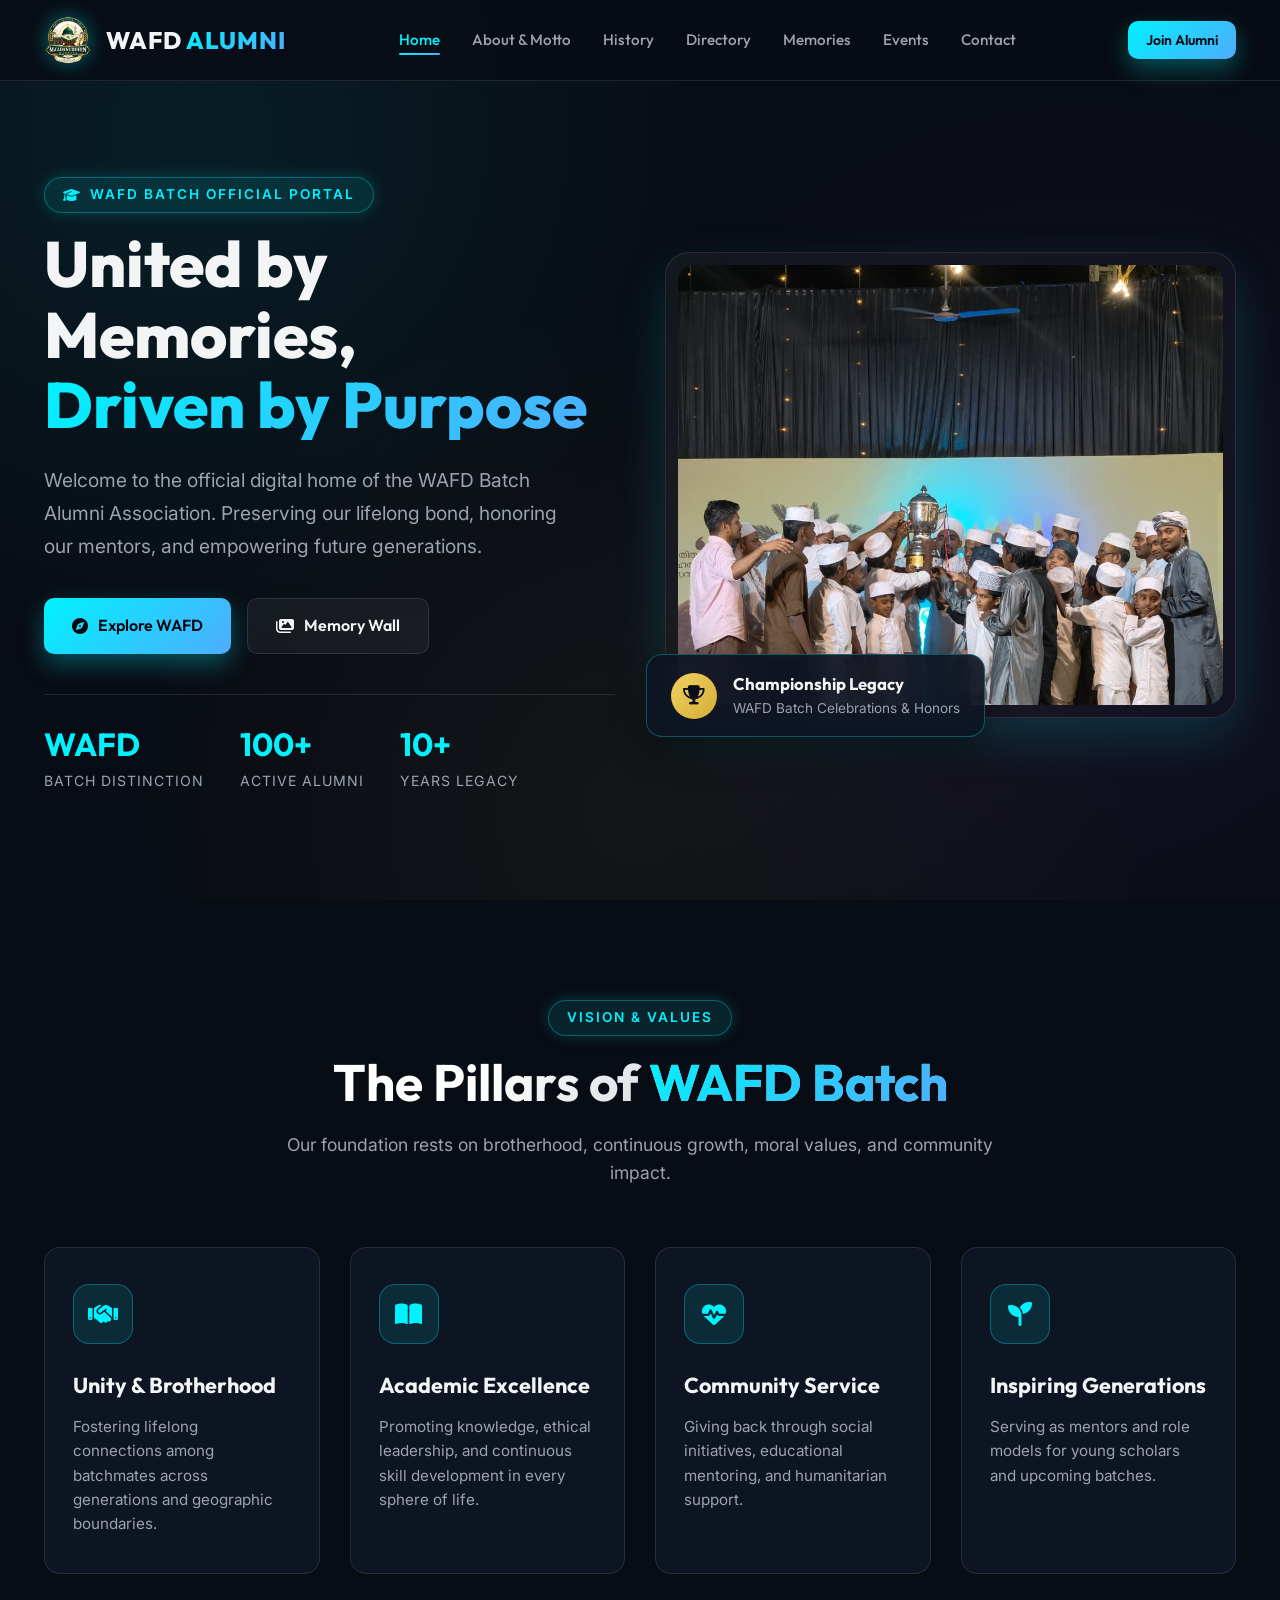
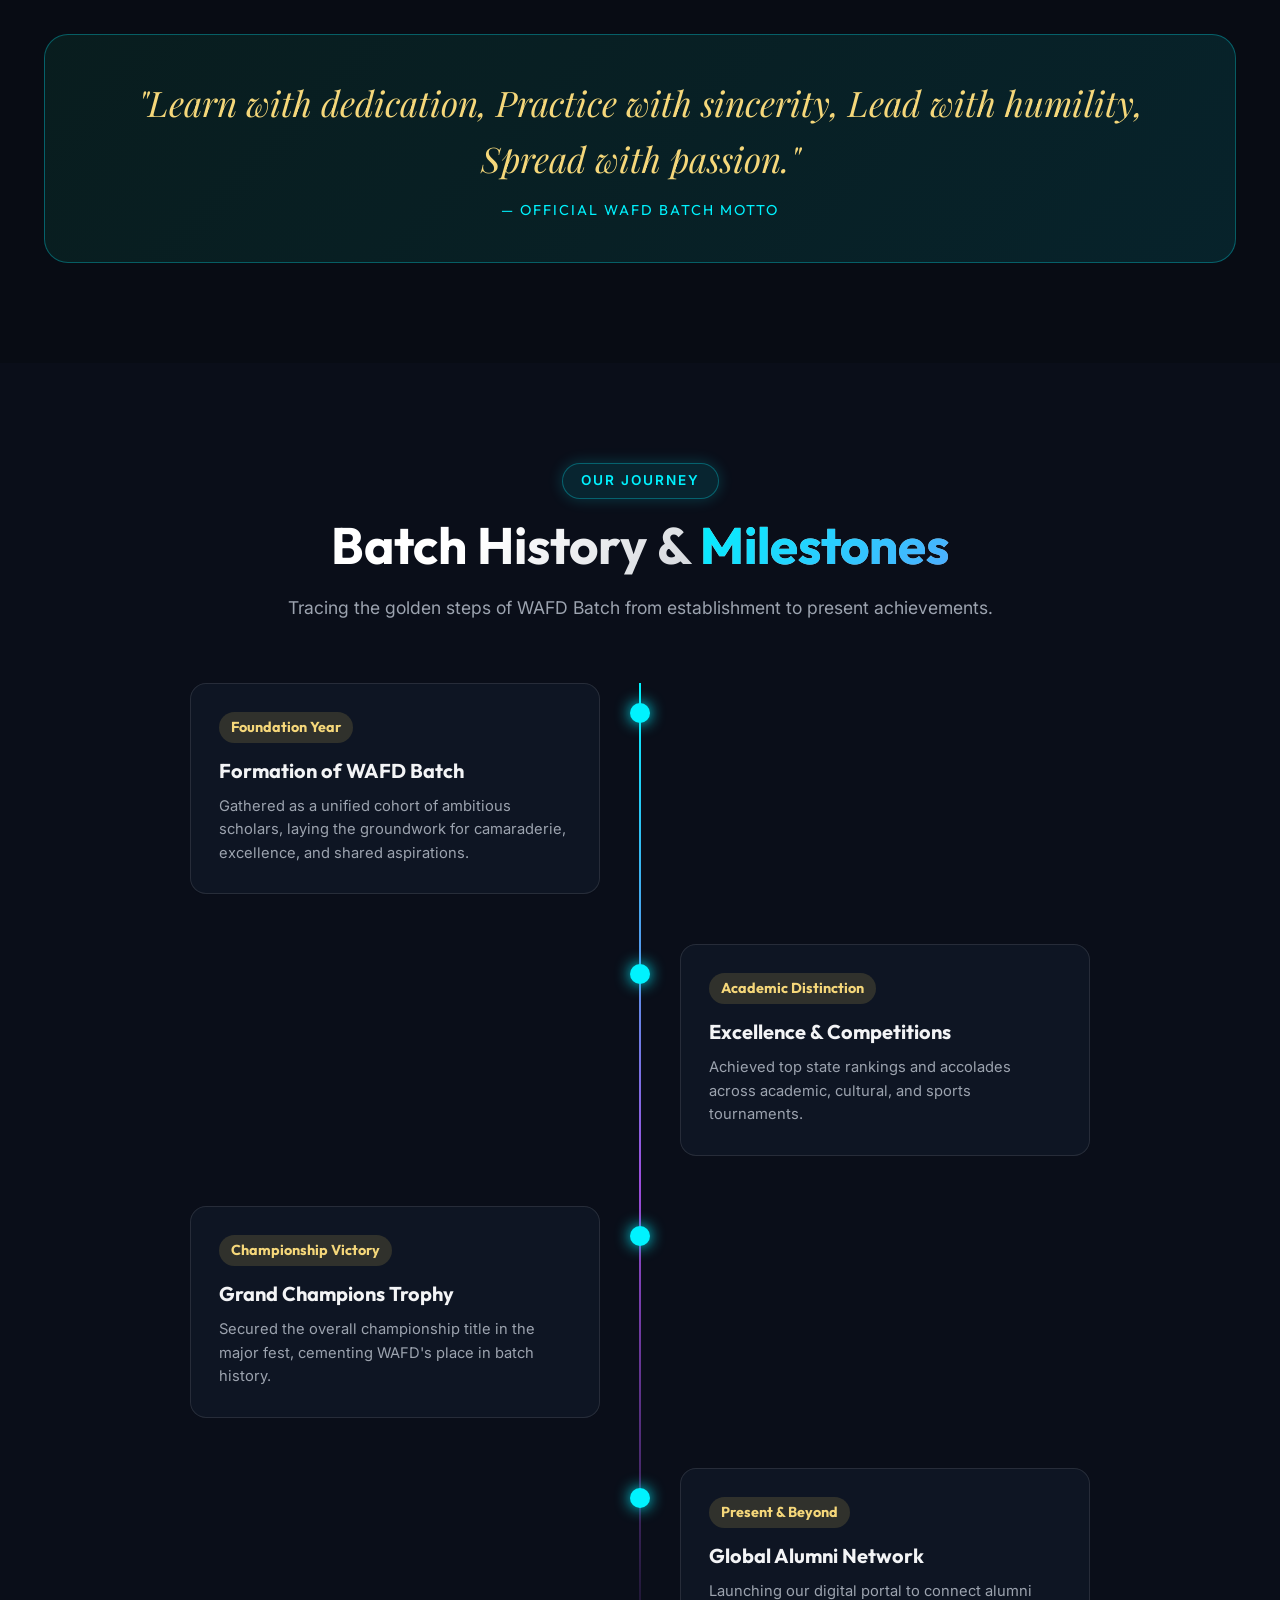
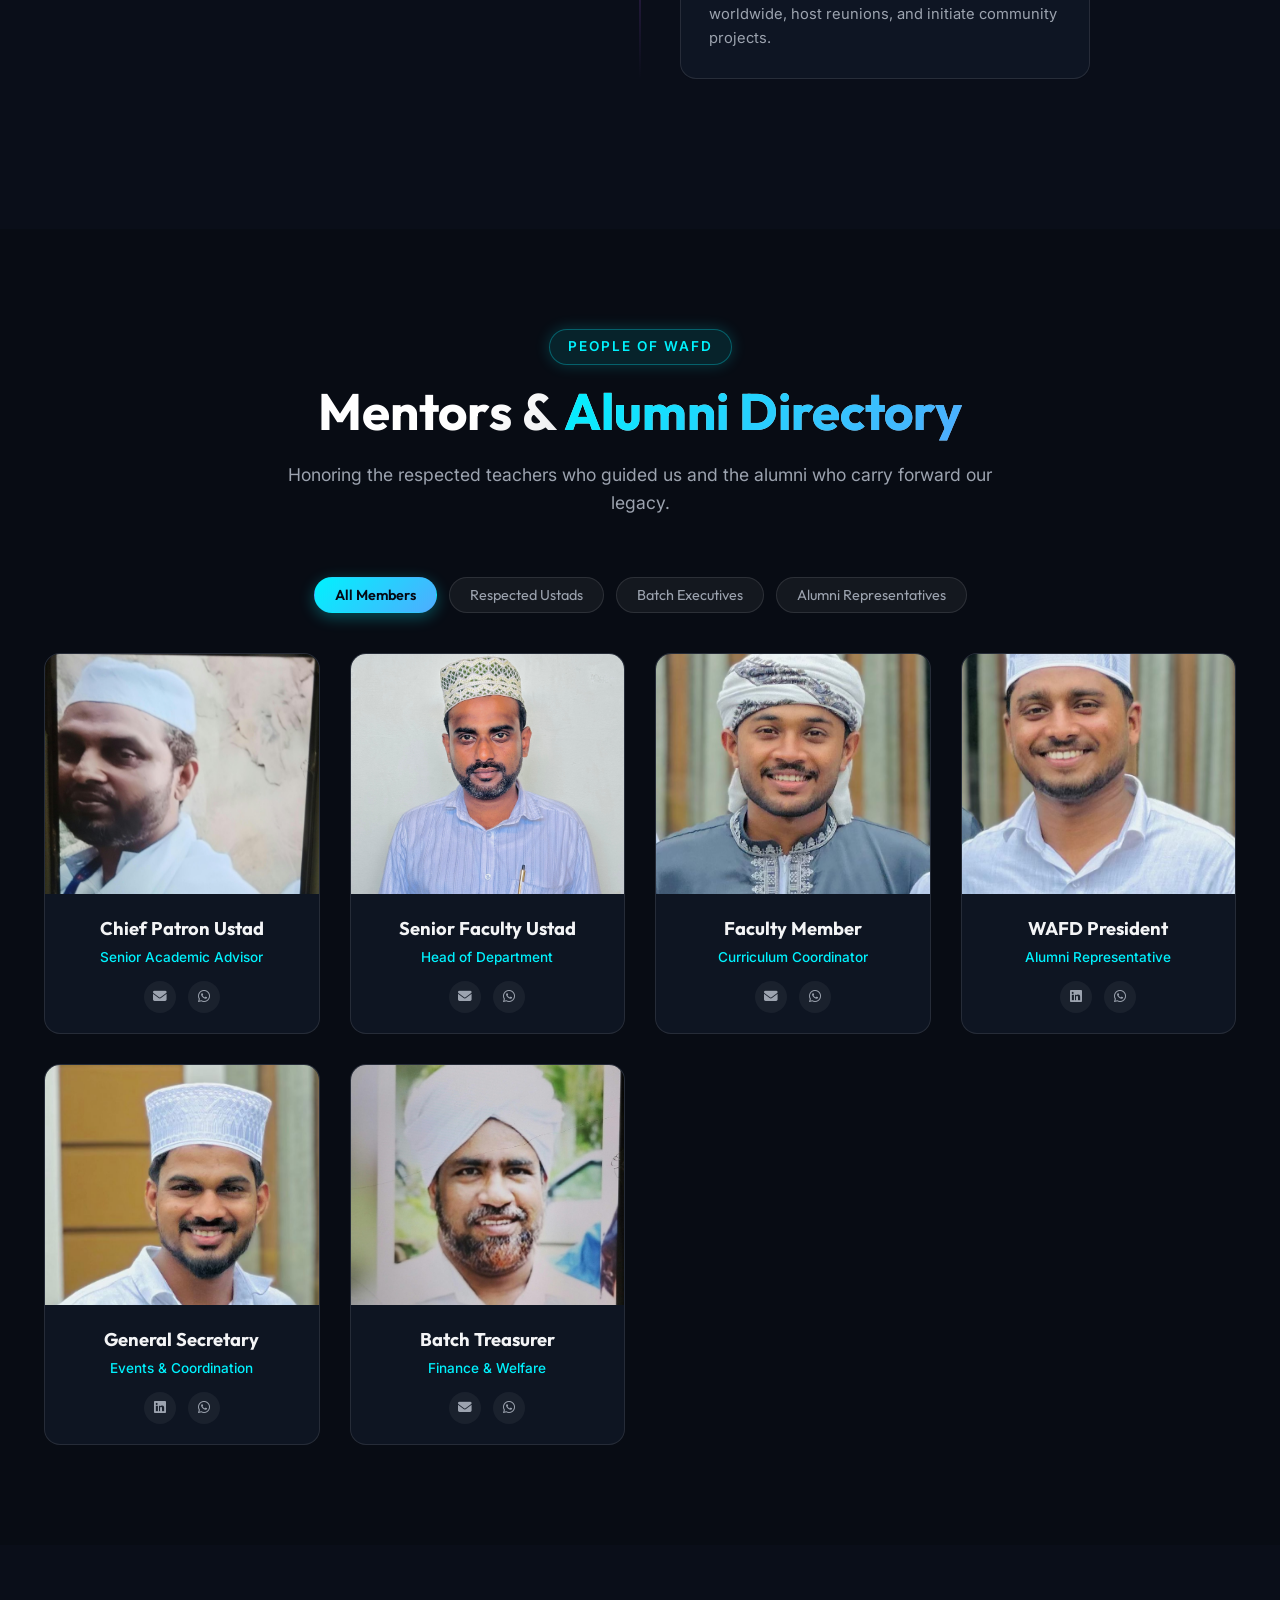
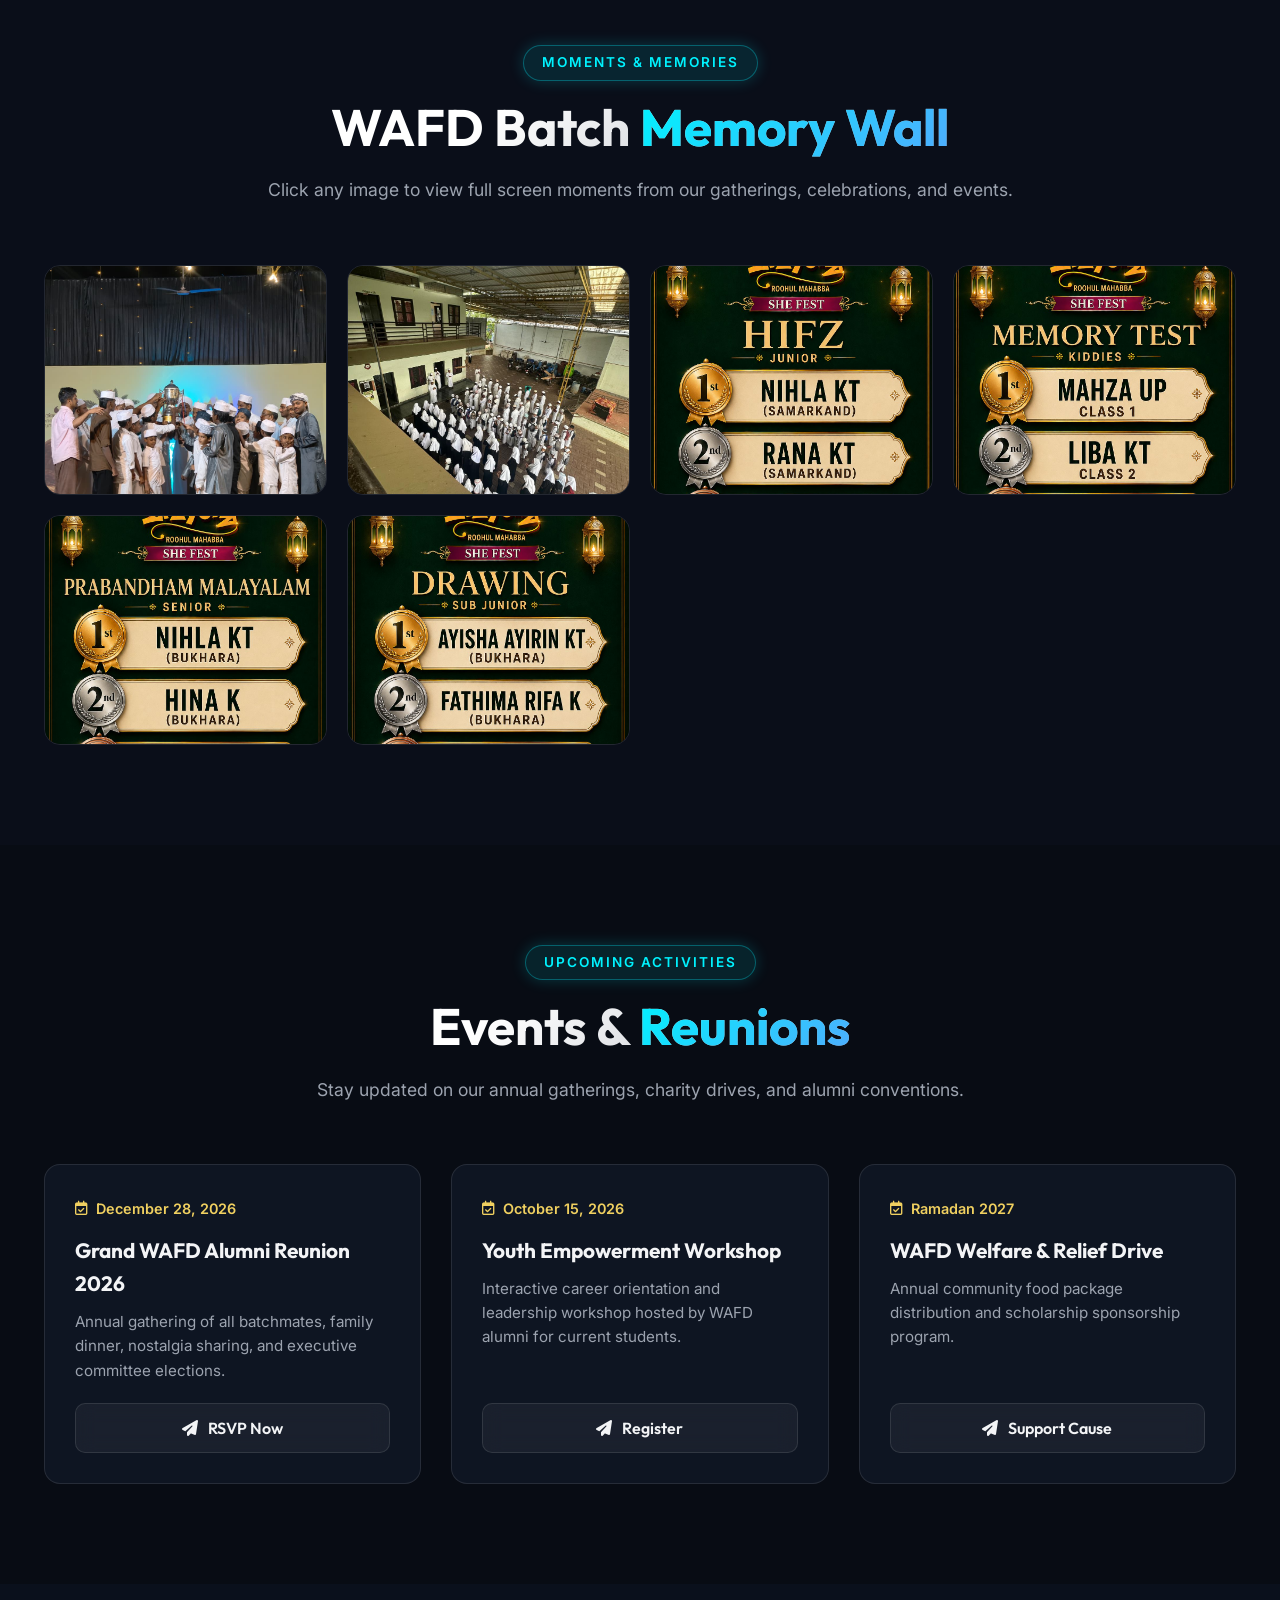
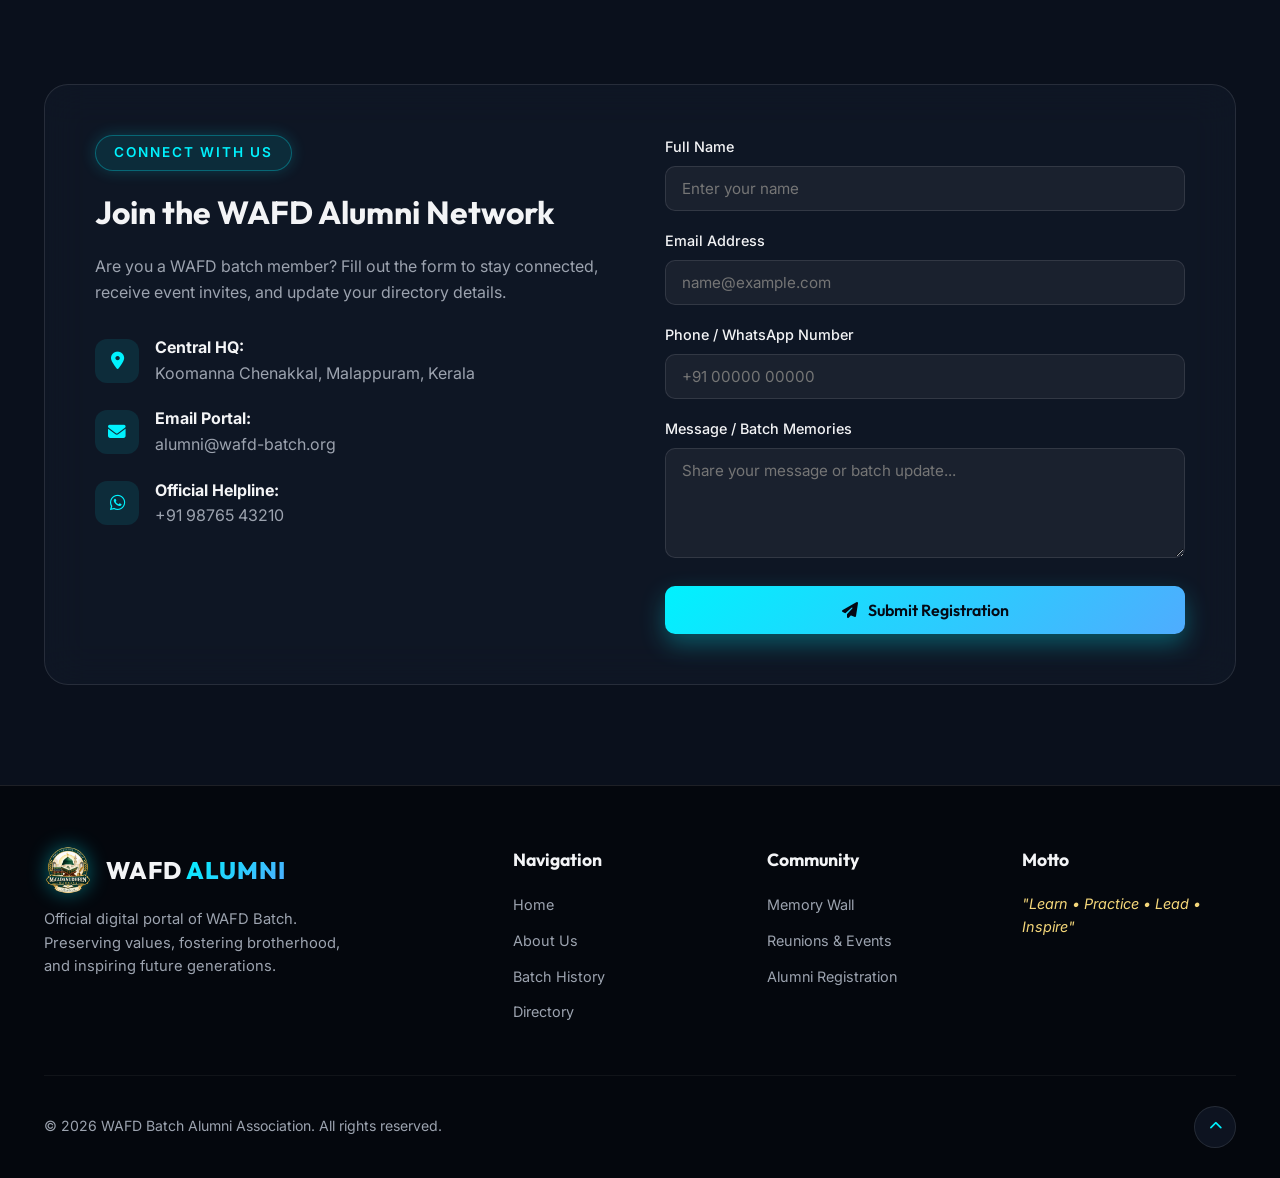
==== wafd/index.html @ 93f24c57 "feat: initialize alumni portal with landing page and image assets" ====
<!DOCTYPE html>
<html lang="en">
<head>
  <meta charset="UTF-8">
  <meta name="viewport" content="width=device-width, initial-scale=1.0">
  <meta name="description" content="WAFD Alumni Association - Official Portal for WAFD Batch. Connecting past, present, and future generations of WAFD members.">
  <title>WAFD Alumni Association | Official Batch Portal</title>

  <!-- Google Fonts -->
  <link rel="preconnect" href="https://fonts.googleapis.com">
  <link rel="preconnect" href="https://fonts.gstatic.com" crossorigin>
  <link href="https://fonts.googleapis.com/css2?family=Outfit:wght@300;400;500;600;700;800&family=Playfair+Display:ital,wght@0,600;0,700;1,400&family=Inter:wght@300;400;500;600;700&display=swap" rel="stylesheet">
  
  <!-- FontAwesome Icons -->
  <link rel="stylesheet" href="https://cdnjs.cloudflare.com/ajax/libs/font-awesome/6.4.0/css/all.min.css">

  <style>
    /* ==========================================================================
       DESIGN SYSTEM & CSS VARIABLES
       ========================================================================== */
    :root {
      --bg-dark: #080c14;
      --bg-card: rgba(17, 24, 39, 0.75);
      --bg-card-hover: rgba(31, 41, 61, 0.85);
      --bg-nav: rgba(8, 12, 20, 0.85);
      
      --accent-cyan: #00f2fe;
      --accent-blue: #4facfe;
      --accent-gold: #f0d060;
      --accent-emerald: #10b981;
      --accent-purple: #9d4edd;
      
      --text-main: #f3f4f6;
      --text-muted: #9ca3af;
      --text-gold: #f5d77a;

      --border-glass: rgba(255, 255, 255, 0.1);
      --border-glow: rgba(0, 242, 254, 0.3);

      --gradient-primary: linear-gradient(135deg, #00f2fe 0%, #4facfe 100%);
      --gradient-gold: linear-gradient(135deg, #f0d060 0%, #d4af37 100%);
      --gradient-dark: linear-gradient(180deg, #0d1322 0%, #080c14 100%);
      --gradient-card: linear-gradient(135deg, rgba(255,255,255,0.05) 0%, rgba(255,255,255,0.01) 100%);

      --font-display: 'Outfit', sans-serif;
      --font-serif: 'Playfair Display', Georgia, serif;
      --font-body: 'Inter', sans-serif;

      --shadow-sm: 0 4px 20px rgba(0,0,0,0.3);
      --shadow-lg: 0 20px 50px rgba(0, 242, 254, 0.15);
      --radius-sm: 10px;
      --radius-md: 16px;
      --radius-lg: 24px;
      --transition: all 0.35s cubic-bezier(0.4, 0, 0.2, 1);
    }

    /* Reset & Base */
    *, *::before, *::after {
      box-sizing: border-box;
      margin: 0;
      padding: 0;
    }

    html {
      scroll-behavior: smooth;
      font-size: 16px;
    }

    body {
      font-family: var(--font-body);
      background-color: var(--bg-dark);
      background-image: 
        radial-gradient(circle at 15% 15%, rgba(0, 242, 254, 0.08) 0%, transparent 40%),
        radial-gradient(circle at 85% 65%, rgba(157, 78, 221, 0.08) 0%, transparent 40%),
        radial-gradient(circle at 50% 90%, rgba(240, 208, 96, 0.05) 0%, transparent 50%);
      background-attachment: fixed;
      color: var(--text-main);
      line-height: 1.6;
      overflow-x: hidden;
    }

    /* Scrollbar */
    ::-webkit-scrollbar { width: 8px; }
    ::-webkit-scrollbar-track { background: var(--bg-dark); }
    ::-webkit-scrollbar-thumb { background: rgba(0, 242, 254, 0.3); border-radius: 4px; }
    ::-webkit-scrollbar-thumb:hover { background: var(--accent-cyan); }

    /* Utility Container */
    .container {
      max-width: 1240px;
      margin: 0 auto;
      padding: 0 24px;
    }

    /* Section Typography */
    .section-header {
      text-align: center;
      max-width: 750px;
      margin: 0 auto 60px auto;
    }

    .badge-tag {
      display: inline-flex;
      align-items: center;
      gap: 8px;
      padding: 6px 18px;
      border-radius: 30px;
      background: rgba(0, 242, 254, 0.1);
      border: 1px solid var(--border-glow);
      color: var(--accent-cyan);
      font-size: 0.85rem;
      font-weight: 600;
      letter-spacing: 2px;
      text-transform: uppercase;
      margin-bottom: 16px;
      box-shadow: 0 0 15px rgba(0, 242, 254, 0.2);
    }

    .section-title {
      font-family: var(--font-display);
      font-size: clamp(2.2rem, 4vw, 3.2rem);
      font-weight: 700;
      line-height: 1.2;
      margin-bottom: 18px;
      background: linear-gradient(135deg, #ffffff 30%, #9ca3af 100%);
      -webkit-background-clip: text;
      -webkit-text-fill-color: transparent;
    }

    .section-title span {
      background: var(--gradient-primary);
      -webkit-background-clip: text;
      -webkit-text-fill-color: transparent;
    }

    .section-desc {
      color: var(--text-muted);
      font-size: 1.1rem;
    }

    /* Buttons */
    .btn {
      display: inline-flex;
      align-items: center;
      justify-content: center;
      gap: 10px;
      padding: 14px 28px;
      border-radius: var(--radius-sm);
      font-family: var(--font-display);
      font-size: 1rem;
      font-weight: 600;
      text-decoration: none;
      cursor: pointer;
      transition: var(--transition);
      border: none;
      outline: none;
    }

    .btn-primary {
      background: var(--gradient-primary);
      color: #040914;
      box-shadow: 0 10px 25px rgba(0, 242, 254, 0.3);
    }

    .btn-primary:hover {
      transform: translateY(-3px);
      box-shadow: 0 15px 35px rgba(0, 242, 254, 0.5);
    }

    .btn-gold {
      background: var(--gradient-gold);
      color: #0b0f19;
      box-shadow: 0 10px 25px rgba(240, 208, 96, 0.3);
    }

    .btn-gold:hover {
      transform: translateY(-3px);
      box-shadow: 0 15px 35px rgba(240, 208, 96, 0.5);
    }

    .btn-outline {
      background: rgba(255, 255, 255, 0.05);
      color: var(--text-main);
      border: 1px solid var(--border-glass);
      backdrop-filter: blur(10px);
    }

    .btn-outline:hover {
      background: rgba(255, 255, 255, 0.15);
      border-color: var(--accent-cyan);
      color: var(--accent-cyan);
      transform: translateY(-3px);
    }

    /* ==========================================================================
       HEADER & NAVBAR
       ========================================================================== */
    .header {
      position: fixed;
      top: 0;
      left: 0;
      width: 100%;
      z-index: 1000;
      background: var(--bg-nav);
      backdrop-filter: blur(16px);
      -webkit-backdrop-filter: blur(16px);
      border-bottom: 1px solid var(--border-glass);
      transition: var(--transition);
    }

    .header.scrolled {
      padding: 10px 0;
      background: rgba(5, 8, 15, 0.95);
      box-shadow: 0 10px 30px rgba(0,0,0,0.5);
    }

    .nav-wrapper {
      display: flex;
      align-items: center;
      justify-content: space-between;
      height: 80px;
    }

    .logo-container {
      display: flex;
      align-items: center;
      gap: 14px;
      text-decoration: none;
    }

    .logo-img {
      width: 48px;
      height: 48px;
      object-fit: contain;
      filter: drop-shadow(0 0 10px rgba(0, 242, 254, 0.4));
      transition: var(--transition);
    }

    .logo-container:hover .logo-img {
      transform: rotate(6deg) scale(1.05);
    }

    .logo-text {
      font-family: var(--font-display);
      font-weight: 800;
      font-size: 1.5rem;
      letter-spacing: 1px;
      color: var(--text-main);
    }

    .logo-text span {
      background: var(--gradient-primary);
      -webkit-background-clip: text;
      -webkit-text-fill-color: transparent;
    }

    .nav-links {
      display: flex;
      align-items: center;
      gap: 32px;
      list-style: none;
    }

    .nav-link {
      color: var(--text-muted);
      text-decoration: none;
      font-family: var(--font-display);
      font-size: 0.95rem;
      font-weight: 500;
      transition: var(--transition);
      position: relative;
    }

    .nav-link::after {
      content: '';
      position: absolute;
      bottom: -6px;
      left: 0;
      width: 0%;
      height: 2px;
      background: var(--gradient-primary);
      border-radius: 2px;
      transition: var(--transition);
    }

    .nav-link:hover, .nav-link.active {
      color: var(--accent-cyan);
    }

    .nav-link:hover::after, .nav-link.active::after {
      width: 100%;
    }

    .nav-actions {
      display: flex;
      align-items: center;
      gap: 16px;
    }

    .mobile-toggle {
      display: none;
      background: none;
      border: none;
      color: var(--text-main);
      font-size: 1.5rem;
      cursor: pointer;
    }

    /* ==========================================================================
       HERO SECTION
       ========================================================================== */
    .hero {
      position: relative;
      padding-top: 170px;
      padding-bottom: 100px;
      min-height: 100vh;
      display: flex;
      align-items: center;
      overflow: hidden;
    }

    .hero-grid {
      display: grid;
      grid-template-columns: 1fr 1fr;
      gap: 50px;
      align-items: center;
    }

    .hero-content {
      z-index: 2;
    }

    .hero-title {
      font-family: var(--font-display);
      font-size: clamp(2.8rem, 5vw, 4.2rem);
      font-weight: 800;
      line-height: 1.1;
      margin-bottom: 24px;
    }

    .hero-title .gradient-text {
      background: var(--gradient-primary);
      -webkit-background-clip: text;
      -webkit-text-fill-color: transparent;
      display: block;
    }

    .hero-subtitle {
      font-size: 1.2rem;
      color: var(--text-muted);
      margin-bottom: 36px;
      max-width: 540px;
      line-height: 1.7;
    }

    .hero-buttons {
      display: flex;
      flex-wrap: wrap;
      gap: 16px;
      margin-bottom: 40px;
    }

    .hero-stats {
      display: flex;
      gap: 36px;
      padding-top: 24px;
      border-top: 1px solid var(--border-glass);
    }

    .stat-item h3 {
      font-family: var(--font-display);
      font-size: 2rem;
      font-weight: 700;
      color: var(--accent-cyan);
    }

    .stat-item p {
      font-size: 0.88rem;
      color: var(--text-muted);
      text-transform: uppercase;
      letter-spacing: 1px;
    }

    /* Hero Media Visual */
    .hero-media {
      position: relative;
      z-index: 2;
    }

    .hero-card-glow {
      position: relative;
      border-radius: var(--radius-lg);
      padding: 12px;
      background: var(--gradient-card);
      border: 1px solid var(--border-glass);
      backdrop-filter: blur(20px);
      box-shadow: var(--shadow-lg);
    }

    .hero-img {
      width: 100%;
      height: 440px;
      object-fit: cover;
      border-radius: var(--radius-md);
      display: block;
    }

    .floating-badge {
      position: absolute;
      bottom: -20px;
      left: -20px;
      background: rgba(13, 19, 34, 0.9);
      border: 1px solid var(--border-glow);
      backdrop-filter: blur(16px);
      padding: 16px 24px;
      border-radius: var(--radius-md);
      display: flex;
      align-items: center;
      gap: 16px;
      box-shadow: 0 15px 35px rgba(0,0,0,0.4);
    }

    .floating-badge-icon {
      width: 46px;
      height: 46px;
      border-radius: 50%;
      background: var(--gradient-gold);
      display: flex;
      align-items: center;
      justify-content: center;
      color: #0a0e1a;
      font-size: 1.2rem;
    }

    .floating-badge-text h4 {
      font-family: var(--font-display);
      font-size: 1.05rem;
      color: var(--text-main);
    }

    .floating-badge-text p {
      font-size: 0.85rem;
      color: var(--text-muted);
    }

    /* ==========================================================================
       ABOUT & MOTTO SECTION
       ========================================================================== */
    .section-about {
      padding: 100px 0;
      position: relative;
    }

    .about-grid {
      display: grid;
      grid-template-columns: repeat(auto-fit, minmax(260px, 1fr));
      gap: 30px;
    }

    .about-card {
      background: var(--bg-card);
      border: 1px solid var(--border-glass);
      border-radius: var(--radius-md);
      padding: 36px 28px;
      transition: var(--transition);
      position: relative;
      overflow: hidden;
    }

    .about-card::before {
      content: '';
      position: absolute;
      top: 0;
      left: 0;
      width: 100%;
      height: 3px;
      background: var(--gradient-primary);
      opacity: 0;
      transition: var(--transition);
    }

    .about-card:hover {
      transform: translateY(-8px);
      background: var(--bg-card-hover);
      border-color: var(--border-glow);
      box-shadow: 0 20px 40px rgba(0,0,0,0.4);
    }

    .about-card:hover::before {
      opacity: 1;
    }

    .about-icon {
      width: 60px;
      height: 60px;
      border-radius: 16px;
      background: rgba(0, 242, 254, 0.1);
      border: 1px solid var(--border-glow);
      display: flex;
      align-items: center;
      justify-content: center;
      font-size: 1.5rem;
      color: var(--accent-cyan);
      margin-bottom: 24px;
    }

    .about-card h3 {
      font-family: var(--font-display);
      font-size: 1.35rem;
      margin-bottom: 12px;
      color: var(--text-main);
    }

    .about-card p {
      color: var(--text-muted);
      font-size: 0.95rem;
      line-height: 1.6;
    }

    /* Motto Banner */
    .motto-banner {
      margin-top: 60px;
      background: linear-gradient(135deg, rgba(16, 185, 129, 0.1) 0%, rgba(0, 242, 254, 0.1) 100%);
      border: 1px solid var(--border-glow);
      border-radius: var(--radius-lg);
      padding: 40px;
      text-align: center;
      position: relative;
    }

    .motto-text {
      font-family: var(--font-serif);
      font-size: clamp(1.4rem, 3vw, 2.2rem);
      font-style: italic;
      color: var(--text-gold);
      margin-bottom: 12px;
    }

    .motto-author {
      font-family: var(--font-display);
      text-transform: uppercase;
      letter-spacing: 2px;
      font-size: 0.9rem;
      color: var(--accent-cyan);
    }

    /* ==========================================================================
       HISTORY & TIMELINE SECTION
       ========================================================================== */
    .section-history {
      padding: 100px 0;
      background: rgba(13, 19, 34, 0.4);
    }

    .timeline {
      position: relative;
      max-width: 900px;
      margin: 0 auto;
    }

    .timeline::before {
      content: '';
      position: absolute;
      top: 0;
      bottom: 0;
      left: 50%;
      width: 2px;
      background: linear-gradient(180deg, var(--accent-cyan), var(--accent-purple), transparent);
      transform: translateX(-50%);
    }

    .timeline-item {
      position: relative;
      margin-bottom: 50px;
      width: 50%;
      padding-right: 40px;
    }

    .timeline-item:nth-child(even) {
      left: 50%;
      padding-right: 0;
      padding-left: 40px;
    }

    .timeline-dot {
      position: absolute;
      top: 20px;
      right: -10px;
      width: 20px;
      height: 20px;
      border-radius: 50%;
      background: var(--accent-cyan);
      box-shadow: 0 0 15px var(--accent-cyan);
    }

    .timeline-item:nth-child(even) .timeline-dot {
      right: auto;
      left: -10px;
    }

    .timeline-content {
      background: var(--bg-card);
      border: 1px solid var(--border-glass);
      border-radius: var(--radius-md);
      padding: 28px;
      backdrop-filter: blur(10px);
      transition: var(--transition);
    }

    .timeline-content:hover {
      border-color: var(--border-glow);
      transform: scale(1.02);
    }

    .timeline-year {
      display: inline-block;
      padding: 4px 12px;
      border-radius: 20px;
      background: rgba(240, 208, 96, 0.15);
      color: var(--text-gold);
      font-family: var(--font-display);
      font-weight: 700;
      font-size: 0.9rem;
      margin-bottom: 12px;
    }

    .timeline-content h3 {
      font-family: var(--font-display);
      font-size: 1.25rem;
      margin-bottom: 8px;
    }

    .timeline-content p {
      color: var(--text-muted);
      font-size: 0.92rem;
    }

    /* ==========================================================================
       DIRECTORY & MENTORS
       ========================================================================== */
    .section-directory {
      padding: 100px 0;
    }

    .filter-bar {
      display: flex;
      justify-content: center;
      gap: 12px;
      margin-bottom: 40px;
      flex-wrap: wrap;
    }

    .filter-btn {
      padding: 8px 20px;
      border-radius: 30px;
      background: rgba(255,255,255,0.05);
      border: 1px solid var(--border-glass);
      color: var(--text-muted);
      font-family: var(--font-display);
      font-size: 0.9rem;
      cursor: pointer;
      transition: var(--transition);
    }

    .filter-btn:hover, .filter-btn.active {
      background: var(--gradient-primary);
      color: #040914;
      font-weight: 600;
      border-color: transparent;
      box-shadow: 0 4px 15px rgba(0, 242, 254, 0.3);
    }

    .members-grid {
      display: grid;
      grid-template-columns: repeat(auto-fill, minmax(250px, 1fr));
      gap: 30px;
    }

    .member-card {
      background: var(--bg-card);
      border: 1px solid var(--border-glass);
      border-radius: var(--radius-md);
      overflow: hidden;
      transition: var(--transition);
      text-align: center;
    }

    .member-card:hover {
      transform: translateY(-8px);
      border-color: var(--border-glow);
      box-shadow: 0 15px 35px rgba(0,0,0,0.4);
    }

    .member-img-wrap {
      width: 100%;
      height: 240px;
      overflow: hidden;
      position: relative;
    }

    .member-img {
      width: 100%;
      height: 100%;
      object-fit: cover;
      transition: var(--transition);
    }

    .member-card:hover .member-img {
      transform: scale(1.08);
    }

    .member-info {
      padding: 20px 16px;
    }

    .member-info h4 {
      font-family: var(--font-display);
      font-size: 1.15rem;
      color: var(--text-main);
      margin-bottom: 4px;
    }

    .member-role {
      font-size: 0.85rem;
      color: var(--accent-cyan);
      font-weight: 500;
      margin-bottom: 12px;
    }

    .member-socials {
      display: flex;
      justify-content: center;
      gap: 12px;
    }

    .social-icon {
      width: 32px;
      height: 32px;
      border-radius: 50%;
      background: rgba(255,255,255,0.05);
      color: var(--text-muted);
      display: flex;
      align-items: center;
      justify-content: center;
      text-decoration: none;
      font-size: 0.85rem;
      transition: var(--transition);
    }

    .social-icon:hover {
      background: var(--accent-cyan);
      color: #040914;
    }

    /* ==========================================================================
       MEMORY GALLERY & LIGHTBOX
       ========================================================================== */
    .section-gallery {
      padding: 100px 0;
      background: rgba(13, 19, 34, 0.4);
    }

    .gallery-grid {
      display: grid;
      grid-template-columns: repeat(auto-fill, minmax(280px, 1fr));
      gap: 20px;
    }

    .gallery-item {
      position: relative;
      border-radius: var(--radius-md);
      overflow: hidden;
      height: 230px;
      cursor: pointer;
      border: 1px solid var(--border-glass);
    }

    .gallery-item img {
      width: 100%;
      height: 100%;
      object-fit: cover;
      transition: var(--transition);
    }

    .gallery-overlay {
      position: absolute;
      inset: 0;
      background: linear-gradient(180deg, transparent 40%, rgba(0,0,0,0.85) 100%);
      display: flex;
      flex-direction: column;
      justify-content: flex-end;
      padding: 20px;
      opacity: 0;
      transition: var(--transition);
    }

    .gallery-item:hover img {
      transform: scale(1.1);
    }

    .gallery-item:hover .gallery-overlay {
      opacity: 1;
    }

    .gallery-overlay h5 {
      font-family: var(--font-display);
      font-size: 1.05rem;
      color: var(--text-main);
    }

    .gallery-overlay p {
      font-size: 0.8rem;
      color: var(--accent-cyan);
    }

    /* Lightbox Modal */
    .lightbox-modal {
      position: fixed;
      inset: 0;
      z-index: 2000;
      background: rgba(4, 7, 13, 0.95);
      backdrop-filter: blur(20px);
      display: none;
      align-items: center;
      justify-content: center;
      padding: 30px;
    }

    .lightbox-modal.active {
      display: flex;
    }

    .lightbox-content {
      max-width: 900px;
      max-height: 85vh;
      position: relative;
    }

    .lightbox-content img {
      width: 100%;
      max-height: 75vh;
      object-fit: contain;
      border-radius: var(--radius-md);
      box-shadow: 0 25px 60px rgba(0,0,0,0.8);
    }

    .lightbox-caption {
      text-align: center;
      margin-top: 16px;
      font-family: var(--font-display);
      font-size: 1.1rem;
      color: var(--text-main);
    }

    .lightbox-close {
      position: absolute;
      top: 20px;
      right: 25px;
      color: white;
      font-size: 2rem;
      cursor: pointer;
      background: none;
      border: none;
    }

    /* ==========================================================================
       EVENTS SECTION
       ========================================================================== */
    .section-events {
      padding: 100px 0;
    }

    .events-grid {
      display: grid;
      grid-template-columns: repeat(auto-fit, minmax(320px, 1fr));
      gap: 30px;
    }

    .event-card {
      background: var(--bg-card);
      border: 1px solid var(--border-glass);
      border-radius: var(--radius-md);
      padding: 30px;
      transition: var(--transition);
      display: flex;
      flex-direction: column;
      justify-content: space-between;
    }

    .event-card:hover {
      border-color: var(--border-glow);
      transform: translateY(-6px);
      box-shadow: 0 15px 35px rgba(0,0,0,0.4);
    }

    .event-date {
      display: inline-flex;
      align-items: center;
      gap: 8px;
      color: var(--accent-gold);
      font-size: 0.9rem;
      font-weight: 600;
      margin-bottom: 14px;
    }

    .event-card h3 {
      font-family: var(--font-display);
      font-size: 1.3rem;
      margin-bottom: 10px;
    }

    .event-card p {
      color: var(--text-muted);
      font-size: 0.95rem;
      margin-bottom: 20px;
    }

    /* ==========================================================================
       CONTACT & REGISTRATION PORTAL
       ========================================================================== */
    .section-contact {
      padding: 100px 0;
      background: rgba(13, 19, 34, 0.6);
    }

    .contact-wrapper {
      display: grid;
      grid-template-columns: 1fr 1fr;
      gap: 50px;
      background: var(--bg-card);
      border: 1px solid var(--border-glass);
      border-radius: var(--radius-lg);
      padding: 50px;
      backdrop-filter: blur(20px);
    }

    .contact-info h3 {
      font-family: var(--font-display);
      font-size: 2rem;
      margin-bottom: 16px;
    }

    .contact-info p {
      color: var(--text-muted);
      margin-bottom: 30px;
    }

    .contact-details {
      display: flex;
      flex-direction: column;
      gap: 20px;
    }

    .contact-detail-item {
      display: flex;
      align-items: center;
      gap: 16px;
    }

    .contact-icon {
      width: 44px;
      height: 44px;
      border-radius: 12px;
      background: rgba(0, 242, 254, 0.1);
      color: var(--accent-cyan);
      display: flex;
      align-items: center;
      justify-content: center;
      font-size: 1.1rem;
    }

    .contact-form {
      display: flex;
      flex-direction: column;
      gap: 18px;
    }

    .form-group {
      display: flex;
      flex-direction: column;
      gap: 8px;
    }

    .form-group label {
      font-size: 0.9rem;
      font-weight: 500;
      color: var(--text-main);
    }

    .form-control {
      background: rgba(255, 255, 255, 0.05);
      border: 1px solid var(--border-glass);
      border-radius: var(--radius-sm);
      padding: 12px 16px;
      color: var(--text-main);
      font-family: var(--font-body);
      font-size: 0.95rem;
      outline: none;
      transition: var(--transition);
    }

    .form-control:focus {
      border-color: var(--accent-cyan);
      box-shadow: 0 0 15px rgba(0, 242, 254, 0.2);
    }

    textarea.form-control {
      resize: vertical;
      min-height: 110px;
    }

    /* Toast Alert */
    .toast-alert {
      position: fixed;
      bottom: 30px;
      right: 30px;
      background: var(--gradient-primary);
      color: #040914;
      padding: 16px 28px;
      border-radius: var(--radius-sm);
      font-family: var(--font-display);
      font-weight: 600;
      box-shadow: 0 10px 30px rgba(0,0,0,0.5);
      display: none;
      z-index: 3000;
      animation: slideUp 0.4s ease;
    }

    @keyframes slideUp {
      from { transform: translateY(50px); opacity: 0; }
      to { transform: translateY(0); opacity: 1; }
    }

    /* ==========================================================================
       FOOTER
       ========================================================================== */
    .footer {
      padding: 60px 0 30px 0;
      border-top: 1px solid var(--border-glass);
      background: #04070d;
    }

    .footer-grid {
      display: grid;
      grid-template-columns: 2fr 1fr 1fr 1fr;
      gap: 40px;
      margin-bottom: 50px;
    }

    .footer-brand p {
      color: var(--text-muted);
      font-size: 0.92rem;
      margin-top: 14px;
      max-width: 320px;
    }

    .footer-col h4 {
      font-family: var(--font-display);
      font-size: 1.1rem;
      margin-bottom: 18px;
      color: var(--text-main);
    }

    .footer-links {
      list-style: none;
      display: flex;
      flex-direction: column;
      gap: 10px;
    }

    .footer-links a {
      color: var(--text-muted);
      text-decoration: none;
      font-size: 0.9rem;
      transition: var(--transition);
    }

    .footer-links a:hover {
      color: var(--accent-cyan);
    }

    .footer-bottom {
      display: flex;
      justify-content: space-between;
      align-items: center;
      padding-top: 30px;
      border-top: 1px solid rgba(255,255,255,0.05);
      color: var(--text-muted);
      font-size: 0.88rem;
    }

    .back-to-top {
      width: 42px;
      height: 42px;
      border-radius: 50%;
      background: var(--bg-card);
      border: 1px solid var(--border-glass);
      color: var(--accent-cyan);
      display: flex;
      align-items: center;
      justify-content: center;
      cursor: pointer;
      transition: var(--transition);
    }

    .back-to-top:hover {
      background: var(--accent-cyan);
      color: #040914;
      transform: translateY(-4px);
    }

    /* ==========================================================================
       RESPONSIVE DESIGN
       ========================================================================== */
    @media (max-width: 992px) {
      .hero-grid, .contact-wrapper, .footer-grid {
        grid-template-columns: 1fr;
      }

      .timeline::before {
        left: 20px;
      }

      .timeline-item, .timeline-item:nth-child(even) {
        width: 100%;
        padding-left: 50px;
        padding-right: 0;
      }

      .timeline-dot, .timeline-item:nth-child(even) .timeline-dot {
        left: 10px;
        right: auto;
      }
    }

    @media (max-width: 768px) {
      .nav-links {
        position: fixed;
        top: 80px;
        left: 0;
        width: 100%;
        background: rgba(8, 12, 20, 0.98);
        backdrop-filter: blur(20px);
        flex-direction: column;
        padding: 30px;
        gap: 20px;
        display: none;
        border-bottom: 1px solid var(--border-glass);
      }

      .nav-links.active {
        display: flex;
      }

      .mobile-toggle {
        display: block;
      }

      .hero-title {
        font-size: 2.5rem;
      }

      .footer-bottom {
        flex-direction: column;
        gap: 16px;
        text-align: center;
      }
    }
  </style>
</head>
<body>

  <!-- ==========================================================================
       HEADER & NAVIGATION
       ========================================================================== -->
  <header class="header" id="header">
    <div class="container">
      <div class="nav-wrapper">
        <a href="#home" class="logo-container">
          <img src="logo.png" alt="WAFD Logo" class="logo-img">
          <div class="logo-text">WAFD <span>ALUMNI</span></div>
        </a>

        <ul class="nav-links" id="navLinks">
          <li><a href="#home" class="nav-link active">Home</a></li>
          <li><a href="#about" class="nav-link">About & Motto</a></li>
          <li><a href="#history" class="nav-link">History</a></li>
          <li><a href="#directory" class="nav-link">Directory</a></li>
          <li><a href="#gallery" class="nav-link">Memories</a></li>
          <li><a href="#events" class="nav-link">Events</a></li>
          <li><a href="#contact" class="nav-link">Contact</a></li>
        </ul>

        <div class="nav-actions">
          <a href="#contact" class="btn btn-primary" style="padding: 8px 18px; font-size: 0.88rem;">Join Alumni</a>
          <button class="mobile-toggle" id="mobileToggle" aria-label="Toggle Navigation">
            <i class="fa-solid fa-bars"></i>
          </button>
        </div>
      </div>
    </div>
  </header>

  <!-- ==========================================================================
       HERO SECTION
       ========================================================================== -->
  <section class="hero" id="home">
    <div class="container">
      <div class="hero-grid">
        <div class="hero-content">
          <div class="badge-tag">
            <i class="fa-solid fa-graduation-cap"></i> WAFD Batch Official Portal
          </div>
          <h1 class="hero-title">
            United by Memories, 
            <span class="gradient-text">Driven by Purpose</span>
          </h1>
          <p class="hero-subtitle">
            Welcome to the official digital home of the WAFD Batch Alumni Association. Preserving our lifelong bond, honoring our mentors, and empowering future generations.
          </p>

          <div class="hero-buttons">
            <a href="#about" class="btn btn-primary">
              <i class="fa-solid fa-compass"></i> Explore WAFD
            </a>
            <a href="#gallery" class="btn btn-outline">
              <i class="fa-solid fa-images"></i> Memory Wall
            </a>
          </div>

          <div class="hero-stats">
            <div class="stat-item">
              <h3>WAFD</h3>
              <p>Batch Distinction</p>
            </div>
            <div class="stat-item">
              <h3>100+</h3>
              <p>Active Alumni</p>
            </div>
            <div class="stat-item">
              <h3>10+</h3>
              <p>Years Legacy</p>
            </div>
          </div>
        </div>

        <div class="hero-media">
          <div class="hero-card-glow">
            <img src="champions.jpg" alt="WAFD Batch Champions" class="hero-img">
            <div class="floating-badge">
              <div class="floating-badge-icon">
                <i class="fa-solid fa-trophy"></i>
              </div>
              <div class="floating-badge-text">
                <h4>Championship Legacy</h4>
                <p>WAFD Batch Celebrations & Honors</p>
              </div>
            </div>
          </div>
        </div>
      </div>
    </div>
  </section>

  <!-- ==========================================================================
       ABOUT & MOTTO SECTION
       ========================================================================== -->
  <section class="section-about" id="about">
    <div class="container">
      <div class="section-header">
        <div class="badge-tag">Vision & Values</div>
        <h2 class="section-title">The Pillars of <span>WAFD Batch</span></h2>
        <p class="section-desc">Our foundation rests on brotherhood, continuous growth, moral values, and community impact.</p>
      </div>

      <div class="about-grid">
        <div class="about-card">
          <div class="about-icon">
            <i class="fa-solid fa-handshake"></i>
          </div>
          <h3>Unity & Brotherhood</h3>
          <p>Fostering lifelong connections among batchmates across generations and geographic boundaries.</p>
        </div>

        <div class="about-card">
          <div class="about-icon">
            <i class="fa-solid fa-book-open"></i>
          </div>
          <h3>Academic Excellence</h3>
          <p>Promoting knowledge, ethical leadership, and continuous skill development in every sphere of life.</p>
        </div>

        <div class="about-card">
          <div class="about-icon">
            <i class="fa-solid fa-heart-pulse"></i>
          </div>
          <h3>Community Service</h3>
          <p>Giving back through social initiatives, educational mentoring, and humanitarian support.</p>
        </div>

        <div class="about-card">
          <div class="about-icon">
            <i class="fa-solid fa-seedling"></i>
          </div>
          <h3>Inspiring Generations</h3>
          <p>Serving as mentors and role models for young scholars and upcoming batches.</p>
        </div>
      </div>

      <!-- Motto Banner -->
      <div class="motto-banner">
        <div class="motto-text">
          "Learn with dedication, Practice with sincerity, Lead with humility, Spread with passion."
        </div>
        <div class="motto-author">
          — Official WAFD Batch Motto
        </div>
      </div>
    </div>
  </section>

  <!-- ==========================================================================
       HISTORY & TIMELINE
       ========================================================================== -->
  <section class="section-history" id="history">
    <div class="container">
      <div class="section-header">
        <div class="badge-tag">Our Journey</div>
        <h2 class="section-title">Batch History & <span>Milestones</span></h2>
        <p class="section-desc">Tracing the golden steps of WAFD Batch from establishment to present achievements.</p>
      </div>

      <div class="timeline">
        <div class="timeline-item">
          <div class="timeline-dot"></div>
          <div class="timeline-content">
            <span class="timeline-year">Foundation Year</span>
            <h3>Formation of WAFD Batch</h3>
            <p>Gathered as a unified cohort of ambitious scholars, laying the groundwork for camaraderie, excellence, and shared aspirations.</p>
          </div>
        </div>

        <div class="timeline-item">
          <div class="timeline-dot"></div>
          <div class="timeline-content">
            <span class="timeline-year">Academic Distinction</span>
            <h3>Excellence & Competitions</h3>
            <p>Achieved top state rankings and accolades across academic, cultural, and sports tournaments.</p>
          </div>
        </div>

        <div class="timeline-item">
          <div class="timeline-dot"></div>
          <div class="timeline-content">
            <span class="timeline-year">Championship Victory</span>
            <h3>Grand Champions Trophy</h3>
            <p>Secured the overall championship title in the major fest, cementing WAFD's place in batch history.</p>
          </div>
        </div>

        <div class="timeline-item">
          <div class="timeline-dot"></div>
          <div class="timeline-content">
            <span class="timeline-year">Present & Beyond</span>
            <h3>Global Alumni Network</h3>
            <p>Launching our digital portal to connect alumni worldwide, host reunions, and initiate community projects.</p>
          </div>
        </div>
      </div>
    </div>
  </section>

  <!-- ==========================================================================
       ALUMNI & MENTORS DIRECTORY
       ========================================================================== -->
  <section class="section-directory" id="directory">
    <div class="container">
      <div class="section-header">
        <div class="badge-tag">People of WAFD</div>
        <h2 class="section-title">Mentors & <span>Alumni Directory</span></h2>
        <p class="section-desc">Honoring the respected teachers who guided us and the alumni who carry forward our legacy.</p>
      </div>

      <div class="filter-bar">
        <button class="filter-btn active" data-filter="all">All Members</button>
        <button class="filter-btn" data-filter="mentor">Respected Ustads</button>
        <button class="filter-btn" data-filter="executive">Batch Executives</button>
        <button class="filter-btn" data-filter="alumni">Alumni Representatives</button>
      </div>

      <div class="members-grid">
        <!-- Mentor Cards -->
        <div class="member-card" data-category="mentor">
          <div class="member-img-wrap">
            <img src="teacher1.jpg" alt="Mentor Teacher" class="member-img">
          </div>
          <div class="member-info">
            <h4>Chief Patron Ustad</h4>
            <p class="member-role">Senior Academic Advisor</p>
            <div class="member-socials">
              <a href="#" class="social-icon"><i class="fa-solid fa-envelope"></i></a>
              <a href="#" class="social-icon"><i class="fa-brands fa-whatsapp"></i></a>
            </div>
          </div>
        </div>

        <div class="member-card" data-category="mentor">
          <div class="member-img-wrap">
            <img src="teacher2.jpg" alt="Mentor Teacher" class="member-img">
          </div>
          <div class="member-info">
            <h4>Senior Faculty Ustad</h4>
            <p class="member-role">Head of Department</p>
            <div class="member-socials">
              <a href="#" class="social-icon"><i class="fa-solid fa-envelope"></i></a>
              <a href="#" class="social-icon"><i class="fa-brands fa-whatsapp"></i></a>
            </div>
          </div>
        </div>

        <div class="member-card" data-category="mentor">
          <div class="member-img-wrap">
            <img src="teacher3.jpg" alt="Mentor Teacher" class="member-img">
          </div>
          <div class="member-info">
            <h4>Faculty Member</h4>
            <p class="member-role">Curriculum Coordinator</p>
            <div class="member-socials">
              <a href="#" class="social-icon"><i class="fa-solid fa-envelope"></i></a>
              <a href="#" class="social-icon"><i class="fa-brands fa-whatsapp"></i></a>
            </div>
          </div>
        </div>

        <div class="member-card" data-category="executive">
          <div class="member-img-wrap">
            <img src="teacher4.jpg" alt="Executive Member" class="member-img">
          </div>
          <div class="member-info">
            <h4>WAFD President</h4>
            <p class="member-role">Alumni Representative</p>
            <div class="member-socials">
              <a href="#" class="social-icon"><i class="fa-brands fa-linkedin"></i></a>
              <a href="#" class="social-icon"><i class="fa-brands fa-whatsapp"></i></a>
            </div>
          </div>
        </div>

        <div class="member-card" data-category="executive">
          <div class="member-img-wrap">
            <img src="teacher5.jpg" alt="General Secretary" class="member-img">
          </div>
          <div class="member-info">
            <h4>General Secretary</h4>
            <p class="member-role">Events & Coordination</p>
            <div class="member-socials">
              <a href="#" class="social-icon"><i class="fa-brands fa-linkedin"></i></a>
              <a href="#" class="social-icon"><i class="fa-brands fa-whatsapp"></i></a>
            </div>
          </div>
        </div>

        <div class="member-card" data-category="alumni">
          <div class="member-img-wrap">
            <img src="teacher6.jpg" alt="Treasurer" class="member-img">
          </div>
          <div class="member-info">
            <h4>Batch Treasurer</h4>
            <p class="member-role">Finance & Welfare</p>
            <div class="member-socials">
              <a href="#" class="social-icon"><i class="fa-solid fa-envelope"></i></a>
              <a href="#" class="social-icon"><i class="fa-brands fa-whatsapp"></i></a>
            </div>
          </div>
        </div>
      </div>
    </div>
  </section>

  <!-- ==========================================================================
       MEMORY WALL GALLERY
       ========================================================================== -->
  <section class="section-gallery" id="gallery">
    <div class="container">
      <div class="section-header">
        <div class="badge-tag">Moments & Memories</div>
        <h2 class="section-title">WAFD Batch <span>Memory Wall</span></h2>
        <p class="section-desc">Click any image to view full screen moments from our gatherings, celebrations, and events.</p>
      </div>

      <div class="gallery-grid">
        <div class="gallery-item" onclick="openLightbox('champions.jpg', 'WAFD Batch Championship Trophy Celebration')">
          <img src="champions.jpg" alt="Championship Celebration">
          <div class="gallery-overlay">
            <h5>Championship Celebration</h5>
            <p>Overall Fest Trophy Winners</p>
          </div>
        </div>

        <div class="gallery-item" onclick="openLightbox('madrasa.jpg', 'WAFD Campus Assembly & Gathering')">
          <img src="madrasa.jpg" alt="Campus Assembly">
          <div class="gallery-overlay">
            <h5>Campus Morning Assembly</h5>
            <p>Unity & Discipline</p>
          </div>
        </div>

        <div class="gallery-item" onclick="openLightbox('roohul1.jpg', 'Batch Gathering & Cultural Meet')">
          <img src="roohul1.jpg" alt="Cultural Meet">
          <div class="gallery-overlay">
            <h5>Cultural Session</h5>
            <p>Batch Performances</p>
          </div>
        </div>

        <div class="gallery-item" onclick="openLightbox('roohul2.jpg', 'Interactive Seminar & Discussion')">
          <img src="roohul2.jpg" alt="Interactive Seminar">
          <div class="gallery-overlay">
            <h5>Knowledge Exchange</h5>
            <p>Interactive Workshops</p>
          </div>
        </div>

        <div class="gallery-item" onclick="openLightbox('roohul3.jpg', 'Batch Award Distribution Ceremony')">
          <img src="roohul3.jpg" alt="Award Ceremony">
          <div class="gallery-overlay">
            <h5>Honors & Awards</h5>
            <p>Recognizing Excellence</p>
          </div>
        </div>

        <div class="gallery-item" onclick="openLightbox('roohul4.jpg', 'Special Guest Session & Speech')">
          <img src="roohul4.jpg" alt="Special Session">
          <div class="gallery-overlay">
            <h5>Guest Session</h5>
            <p>Inspirational Guidance</p>
          </div>
        </div>
      </div>
    </div>
  </section>

  <!-- Lightbox Modal -->
  <div class="lightbox-modal" id="lightboxModal">
    <button class="lightbox-close" onclick="closeLightbox()">&times;</button>
    <div class="lightbox-content">
      <img src="" id="lightboxImg" alt="Enlarged Memory">
      <div class="lightbox-caption" id="lightboxCaption"></div>
    </div>
  </div>

  <!-- ==========================================================================
       EVENTS SECTION
       ========================================================================== -->
  <section class="section-events" id="events">
    <div class="container">
      <div class="section-header">
        <div class="badge-tag">Upcoming Activities</div>
        <h2 class="section-title">Events & <span>Reunions</span></h2>
        <p class="section-desc">Stay updated on our annual gatherings, charity drives, and alumni conventions.</p>
      </div>

      <div class="events-grid">
        <div class="event-card">
          <div>
            <div class="event-date">
              <i class="fa-regular fa-calendar-check"></i> December 28, 2026
            </div>
            <h3>Grand WAFD Alumni Reunion 2026</h3>
            <p>Annual gathering of all batchmates, family dinner, nostalgia sharing, and executive committee elections.</p>
          </div>
          <button class="btn btn-outline" onclick="rsvpAlert('Grand Reunion')">
            <i class="fa-solid fa-paper-plane"></i> RSVP Now
          </button>
        </div>

        <div class="event-card">
          <div>
            <div class="event-date">
              <i class="fa-regular fa-calendar-check"></i> October 15, 2026
            </div>
            <h3>Youth Empowerment Workshop</h3>
            <p>Interactive career orientation and leadership workshop hosted by WAFD alumni for current students.</p>
          </div>
          <button class="btn btn-outline" onclick="rsvpAlert('Youth Workshop')">
            <i class="fa-solid fa-paper-plane"></i> Register
          </button>
        </div>

        <div class="event-card">
          <div>
            <div class="event-date">
              <i class="fa-regular fa-calendar-check"></i> Ramadan 2027
            </div>
            <h3>WAFD Welfare & Relief Drive</h3>
            <p>Annual community food package distribution and scholarship sponsorship program.</p>
          </div>
          <button class="btn btn-outline" onclick="rsvpAlert('Relief Drive')">
            <i class="fa-solid fa-paper-plane"></i> Support Cause
          </button>
        </div>
      </div>
    </div>
  </section>

  <!-- ==========================================================================
       CONTACT & REGISTRATION PORTAL
       ========================================================================== -->
  <section class="section-contact" id="contact">
    <div class="container">
      <div class="contact-wrapper">
        <div class="contact-info">
          <div class="badge-tag">Connect With Us</div>
          <h3>Join the WAFD Alumni Network</h3>
          <p>Are you a WAFD batch member? Fill out the form to stay connected, receive event invites, and update your directory details.</p>

          <div class="contact-details">
            <div class="contact-detail-item">
              <div class="contact-icon">
                <i class="fa-solid fa-location-dot"></i>
              </div>
              <div>
                <strong>Central HQ:</strong>
                <p style="margin: 0; color: var(--text-muted);">Koomanna Chenakkal, Malappuram, Kerala</p>
              </div>
            </div>

            <div class="contact-detail-item">
              <div class="contact-icon">
                <i class="fa-solid fa-envelope"></i>
              </div>
              <div>
                <strong>Email Portal:</strong>
                <p style="margin: 0; color: var(--text-muted);">alumni@wafd-batch.org</p>
              </div>
            </div>

            <div class="contact-detail-item">
              <div class="contact-icon">
                <i class="fa-brands fa-whatsapp"></i>
              </div>
              <div>
                <strong>Official Helpline:</strong>
                <p style="margin: 0; color: var(--text-muted);">+91 98765 43210</p>
              </div>
            </div>
          </div>
        </div>

        <form class="contact-form" id="alumniForm" onsubmit="handleFormSubmit(event)">
          <div class="form-group">
            <label for="fullName">Full Name</label>
            <input type="text" id="fullName" class="form-control" placeholder="Enter your name" required>
          </div>

          <div class="form-group">
            <label for="email">Email Address</label>
            <input type="email" id="email" class="form-control" placeholder="name@example.com" required>
          </div>

          <div class="form-group">
            <label for="phone">Phone / WhatsApp Number</label>
            <input type="tel" id="phone" class="form-control" placeholder="+91 00000 00000" required>
          </div>

          <div class="form-group">
            <label for="message">Message / Batch Memories</label>
            <textarea id="message" class="form-control" placeholder="Share your message or batch update..."></textarea>
          </div>

          <button type="submit" class="btn btn-primary" style="margin-top: 10px;">
            <i class="fa-solid fa-paper-plane"></i> Submit Registration
          </button>
        </form>
      </div>
    </div>
  </section>

  <!-- Toast Alert -->
  <div class="toast-alert" id="toastAlert">
    <i class="fa-solid fa-circle-check"></i> Registration submitted successfully! Welcome to WAFD Alumni.
  </div>

  <!-- ==========================================================================
       FOOTER
       ========================================================================== -->
  <footer class="footer">
    <div class="container">
      <div class="footer-grid">
        <div class="footer-brand">
          <div class="logo-container">
            <img src="logo.png" alt="WAFD Logo" class="logo-img">
            <div class="logo-text">WAFD <span>ALUMNI</span></div>
          </div>
          <p>Official digital portal of WAFD Batch. Preserving values, fostering brotherhood, and inspiring future generations.</p>
        </div>

        <div class="footer-col">
          <h4>Navigation</h4>
          <ul class="footer-links">
            <li><a href="#home">Home</a></li>
            <li><a href="#about">About Us</a></li>
            <li><a href="#history">Batch History</a></li>
            <li><a href="#directory">Directory</a></li>
          </ul>
        </div>

        <div class="footer-col">
          <h4>Community</h4>
          <ul class="footer-links">
            <li><a href="#gallery">Memory Wall</a></li>
            <li><a href="#events">Reunions & Events</a></li>
            <li><a href="#contact">Alumni Registration</a></li>
          </ul>
        </div>

        <div class="footer-col">
          <h4>Motto</h4>
          <p style="font-style: italic; color: var(--text-gold); font-size: 0.9rem;">
            "Learn • Practice • Lead • Inspire"
          </p>
        </div>
      </div>

      <div class="footer-bottom">
        <div>&copy; 2026 WAFD Batch Alumni Association. All rights reserved.</div>
        <button class="back-to-top" onclick="window.scrollTo({top: 0, behavior: 'smooth'})" title="Back to Top">
          <i class="fa-solid fa-chevron-up"></i>
        </button>
      </div>
    </div>
  </footer>

  <!-- ==========================================================================
       JAVASCRIPT LOGIC
       ========================================================================== -->
  <script>
    // Header Scroll Effect & Active Link Highlight
    const header = document.getElementById('header');
    const navLinks = document.querySelectorAll('.nav-link');
    const sections = document.querySelectorAll('section');

    window.addEventListener('scroll', () => {
      if (window.scrollY > 50) {
        header.classList.add('scrolled');
      } else {
        header.classList.remove('scrolled');
      }

      // Scroll spy
      let current = '';
      sections.forEach(section => {
        const sectionTop = section.offsetTop - 120;
        if (window.scrollY >= sectionTop) {
          current = section.getAttribute('id');
        }
      });

      navLinks.forEach(link => {
        link.classList.remove('active');
        if (link.getAttribute('href') === `#${current}`) {
          link.classList.add('active');
        }
      });
    });

    // Mobile Menu Toggle
    const mobileToggle = document.getElementById('mobileToggle');
    const navLinksContainer = document.getElementById('navLinks');

    mobileToggle.addEventListener('click', () => {
      navLinksContainer.classList.toggle('active');
    });

    // Close mobile menu on click link
    navLinks.forEach(link => {
      link.addEventListener('click', () => {
        navLinksContainer.classList.remove('active');
      });
    });

    // Directory Filter
    const filterBtns = document.querySelectorAll('.filter-btn');
    const memberCards = document.querySelectorAll('.member-card');

    filterBtns.forEach(btn => {
      btn.addEventListener('click', () => {
        filterBtns.forEach(b => b.classList.remove('active'));
        btn.classList.add('active');

        const filter = btn.getAttribute('data-filter');

        memberCards.forEach(card => {
          if (filter === 'all' || card.getAttribute('data-category') === filter) {
            card.style.display = 'block';
          } else {
            card.style.display = 'none';
          }
        });
      });
    });

    // Lightbox Gallery Modal
    const lightboxModal = document.getElementById('lightboxModal');
    const lightboxImg = document.getElementById('lightboxImg');
    const lightboxCaption = document.getElementById('lightboxCaption');

    function openLightbox(src, caption) {
      lightboxImg.src = src;
      lightboxCaption.textContent = caption;
      lightboxModal.classList.add('active');
    }

    function closeLightbox() {
      lightboxModal.classList.remove('active');
    }

    // Form Submission & Toast Alert
    function handleFormSubmit(e) {
      e.preventDefault();
      const toast = document.getElementById('toastAlert');
      toast.style.display = 'block';
      document.getElementById('alumniForm').reset();

      setTimeout(() => {
        toast.style.display = 'none';
      }, 4000);
    }

    function rsvpAlert(eventName) {
      alert(`Thank you for expressing interest in "${eventName}"! Registration details will be sent to your email.`);
    }
  </script>
</body>
</html>
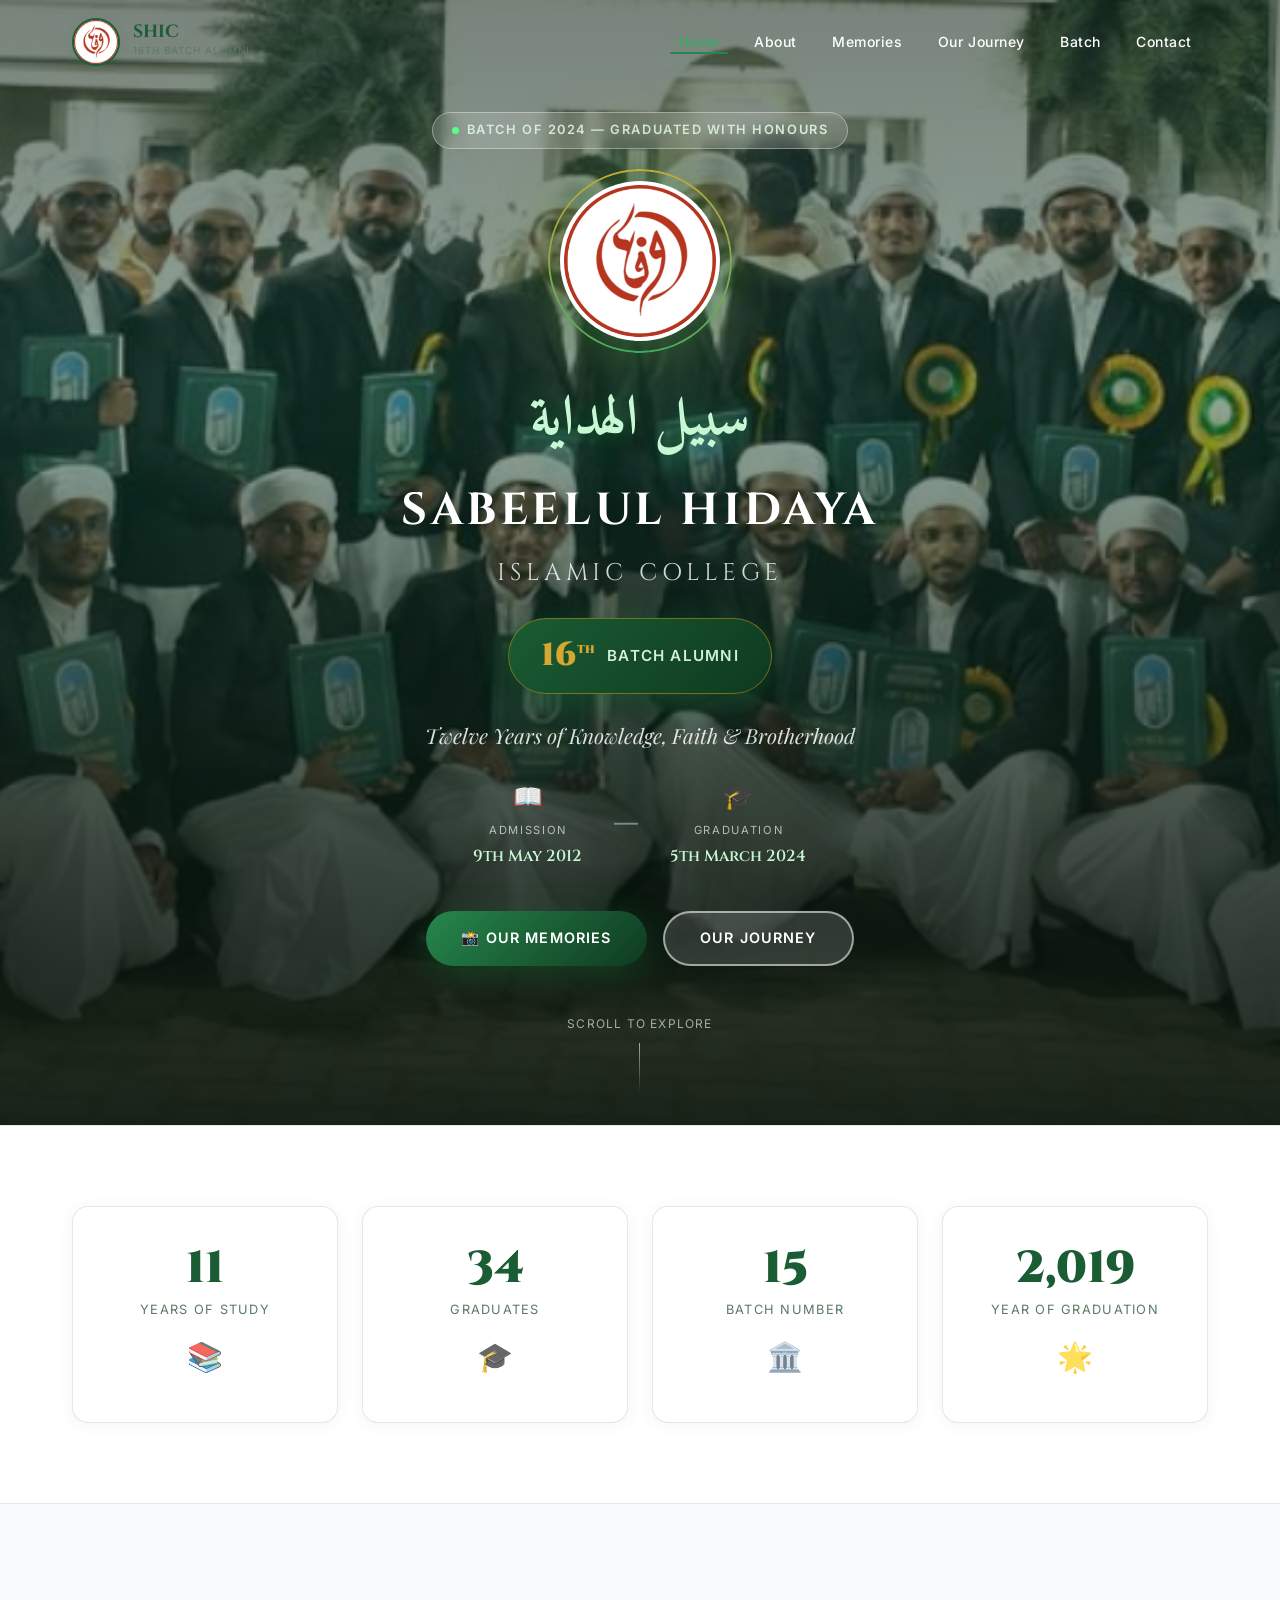
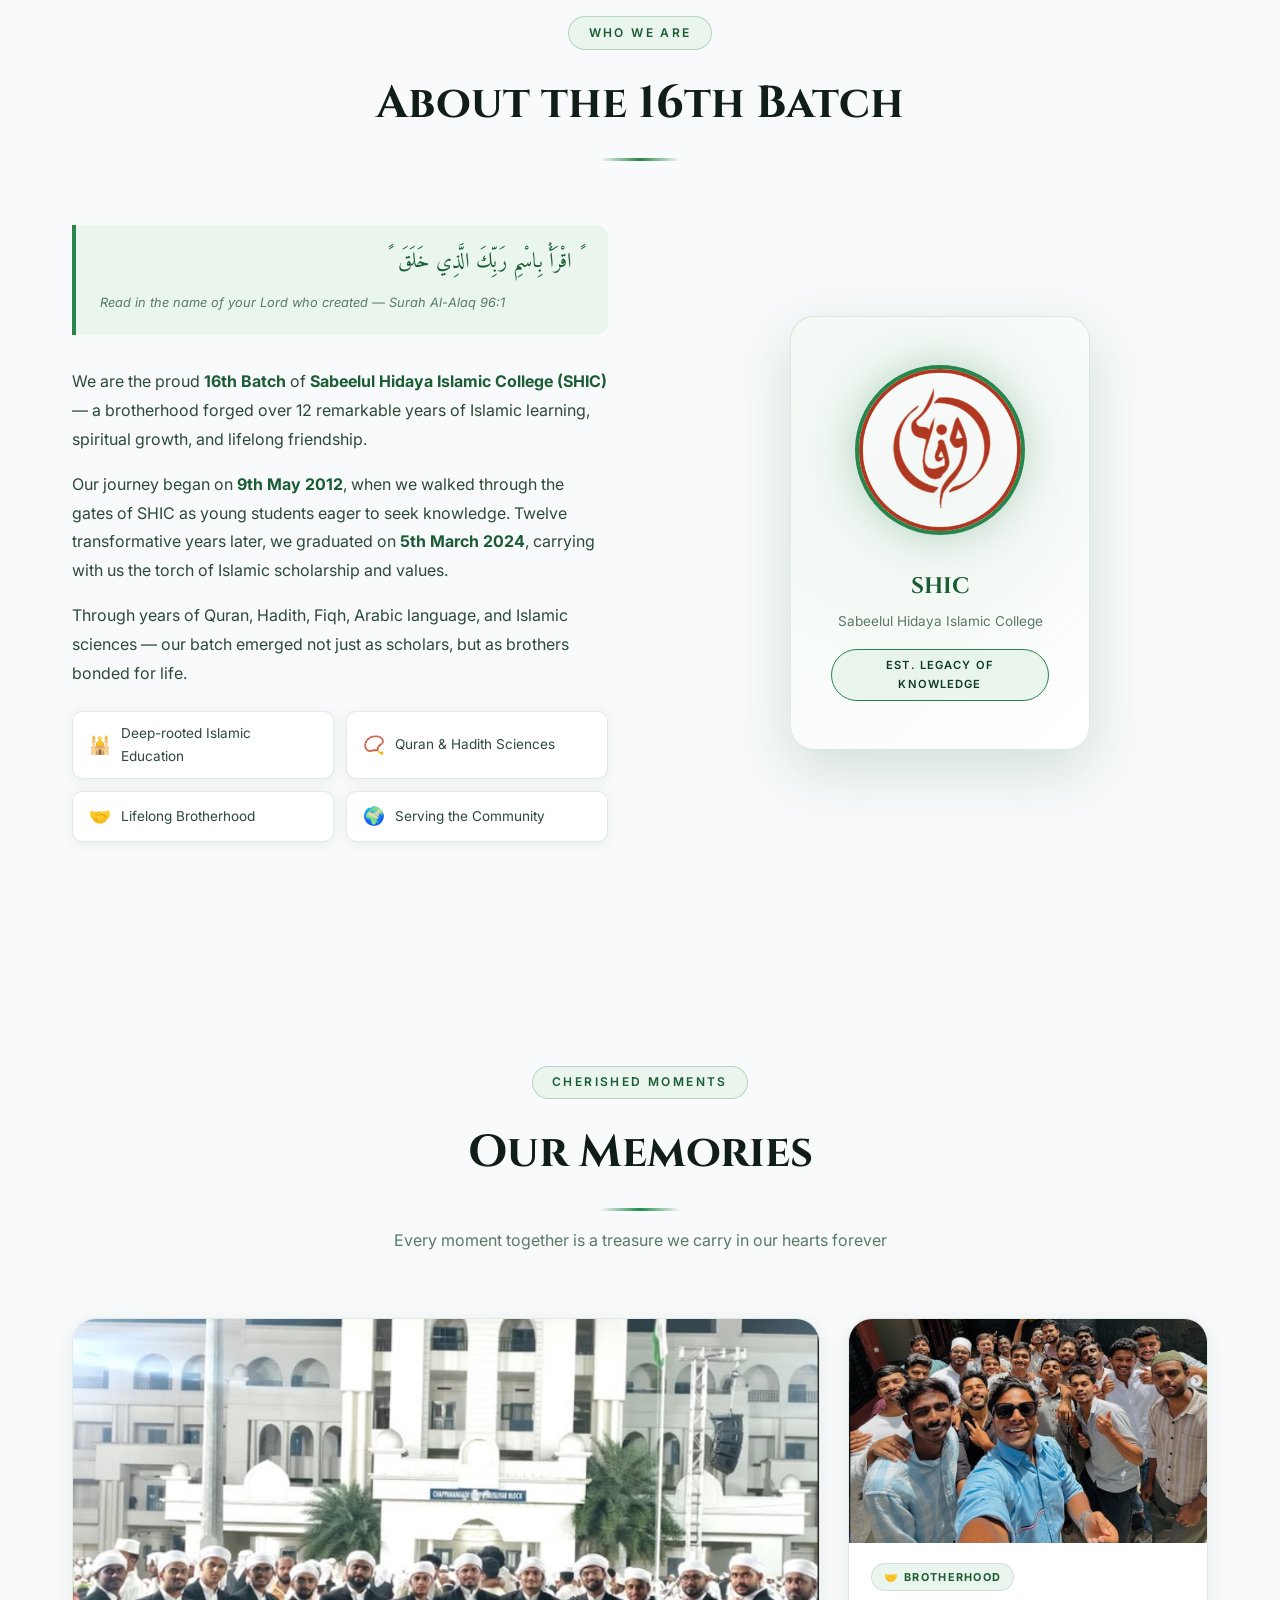
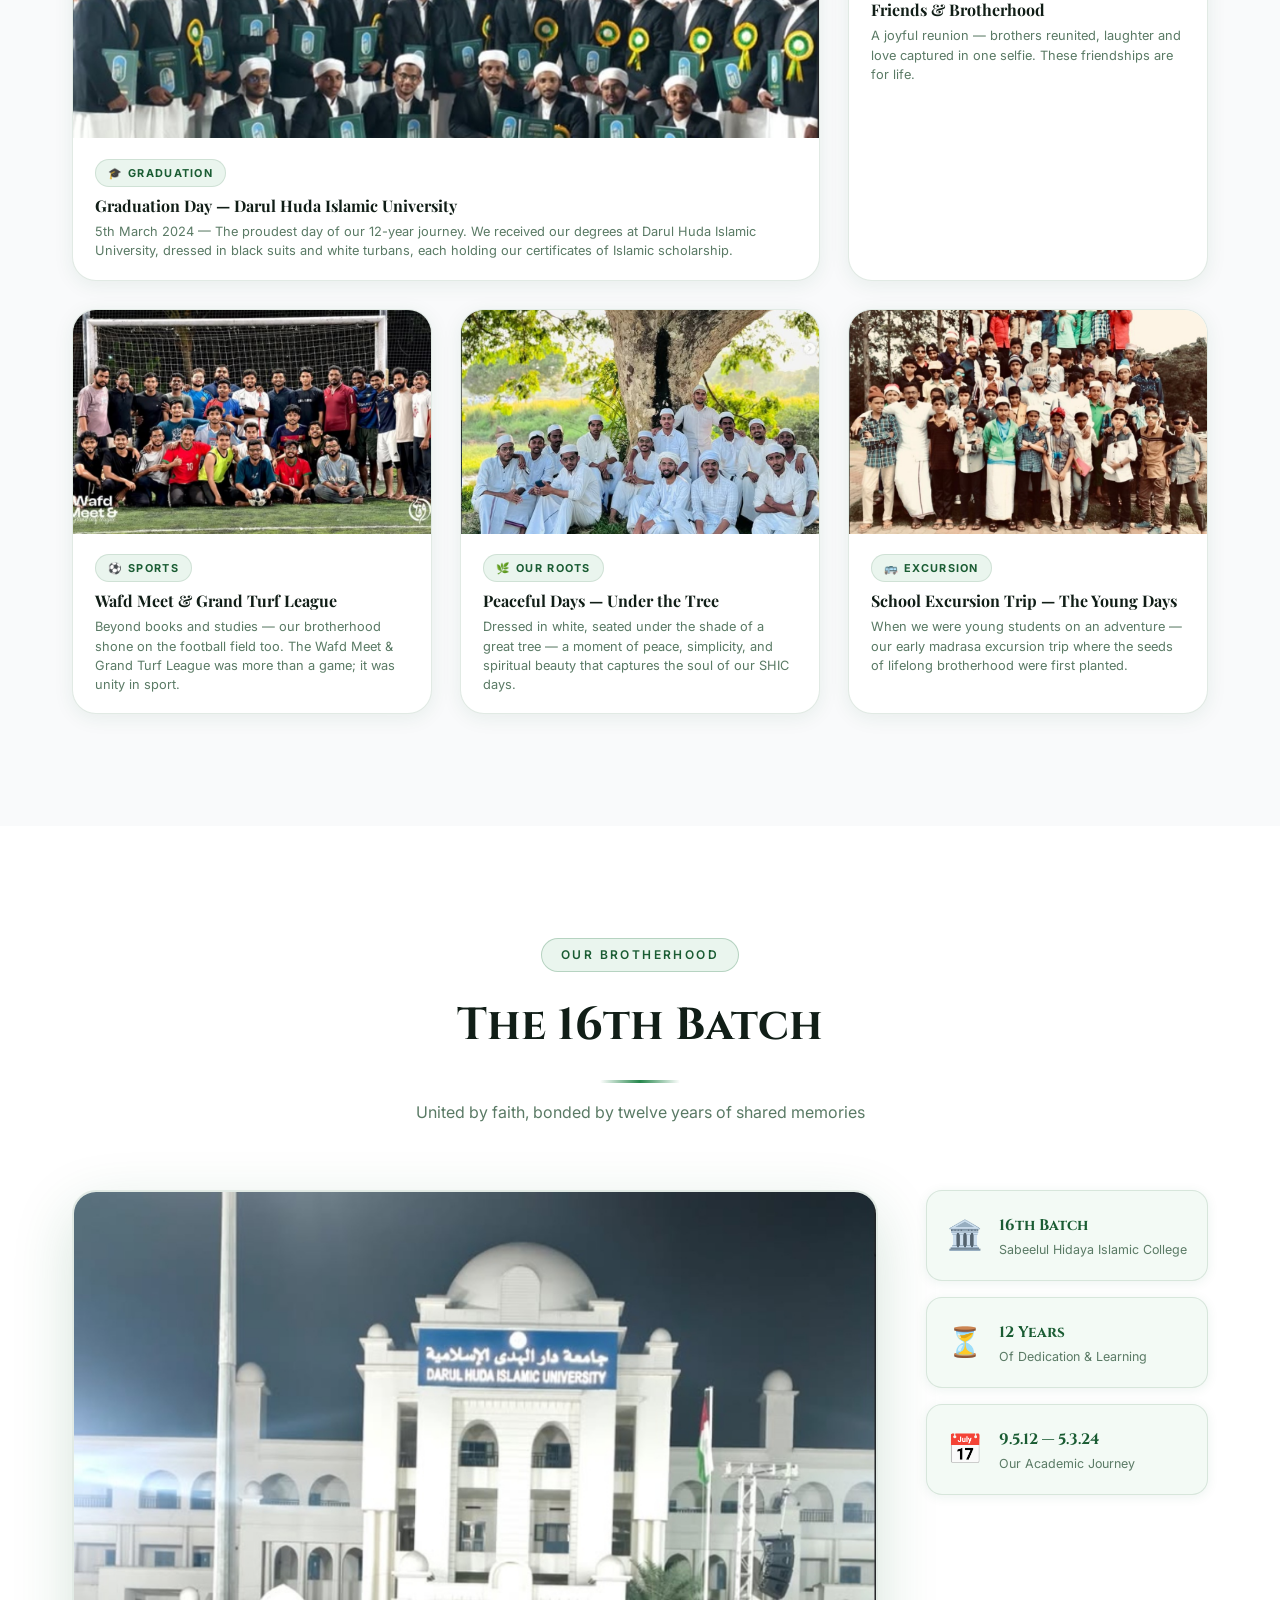
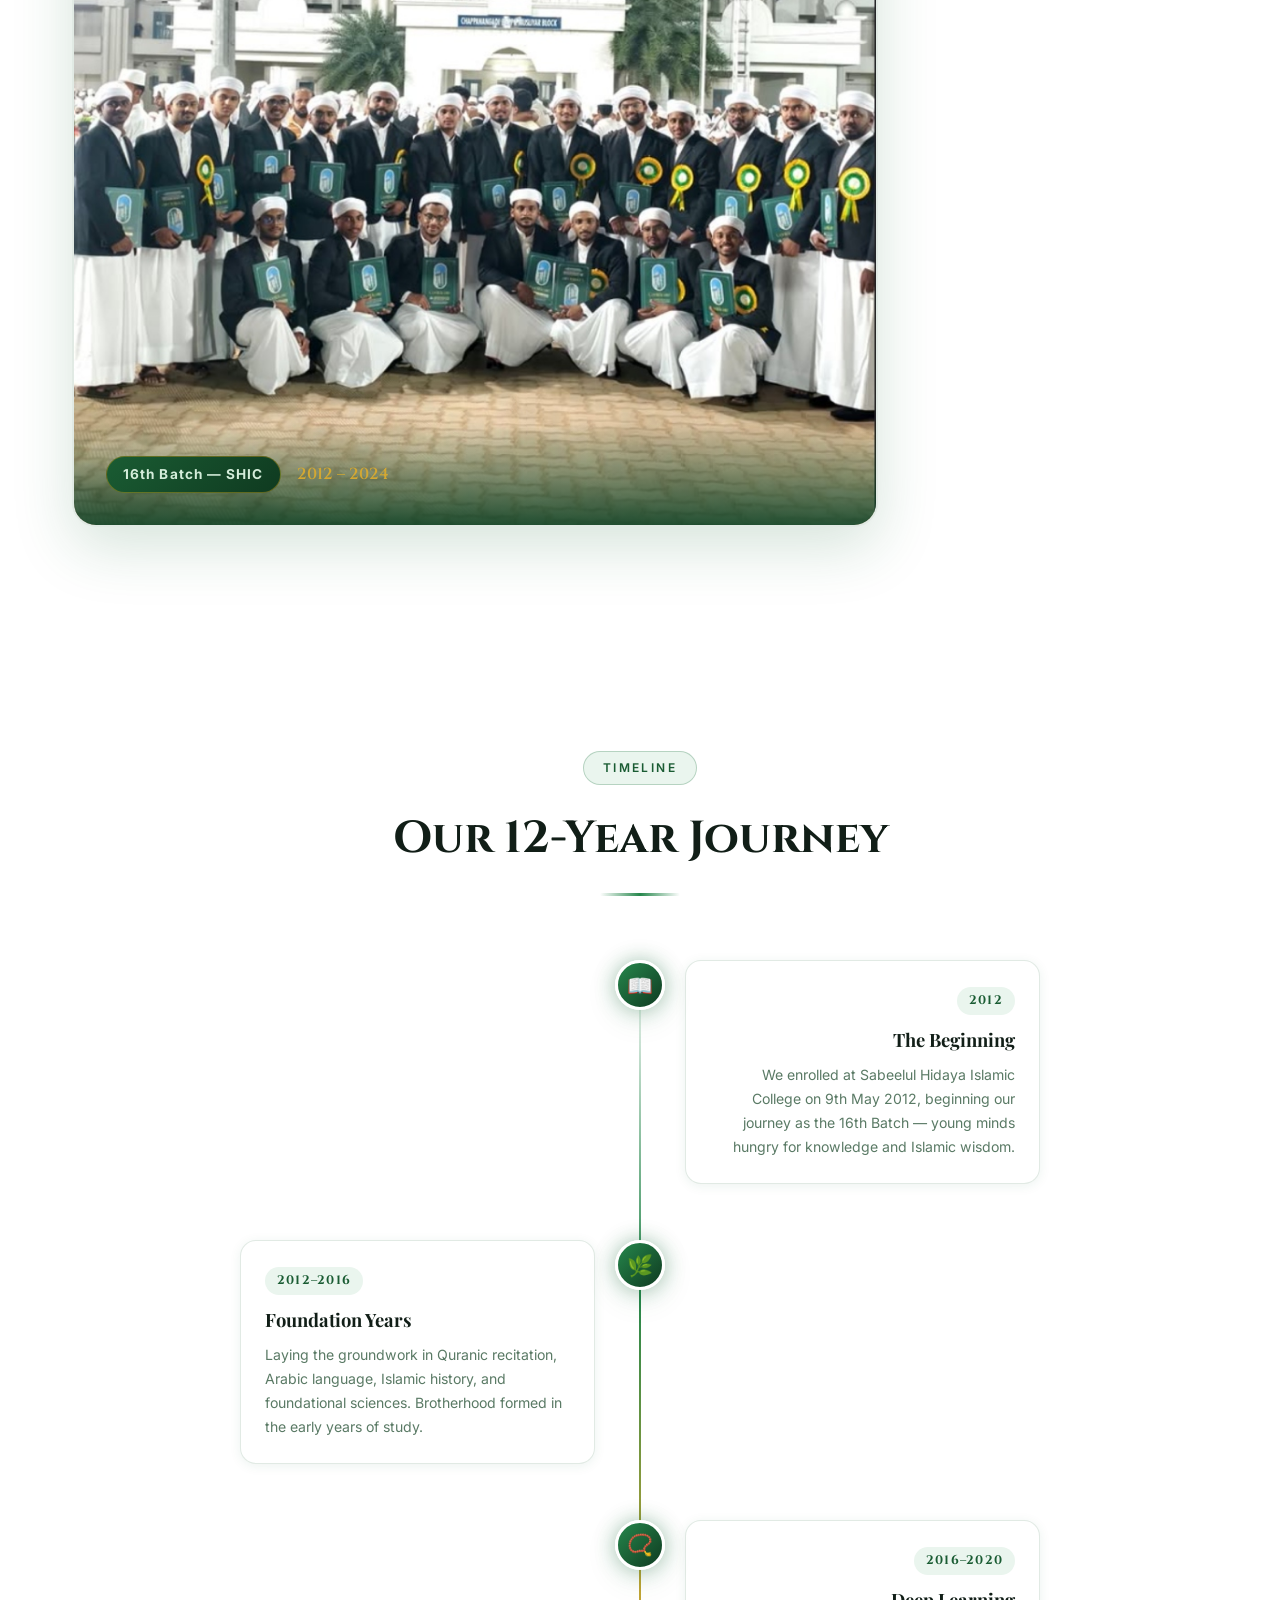
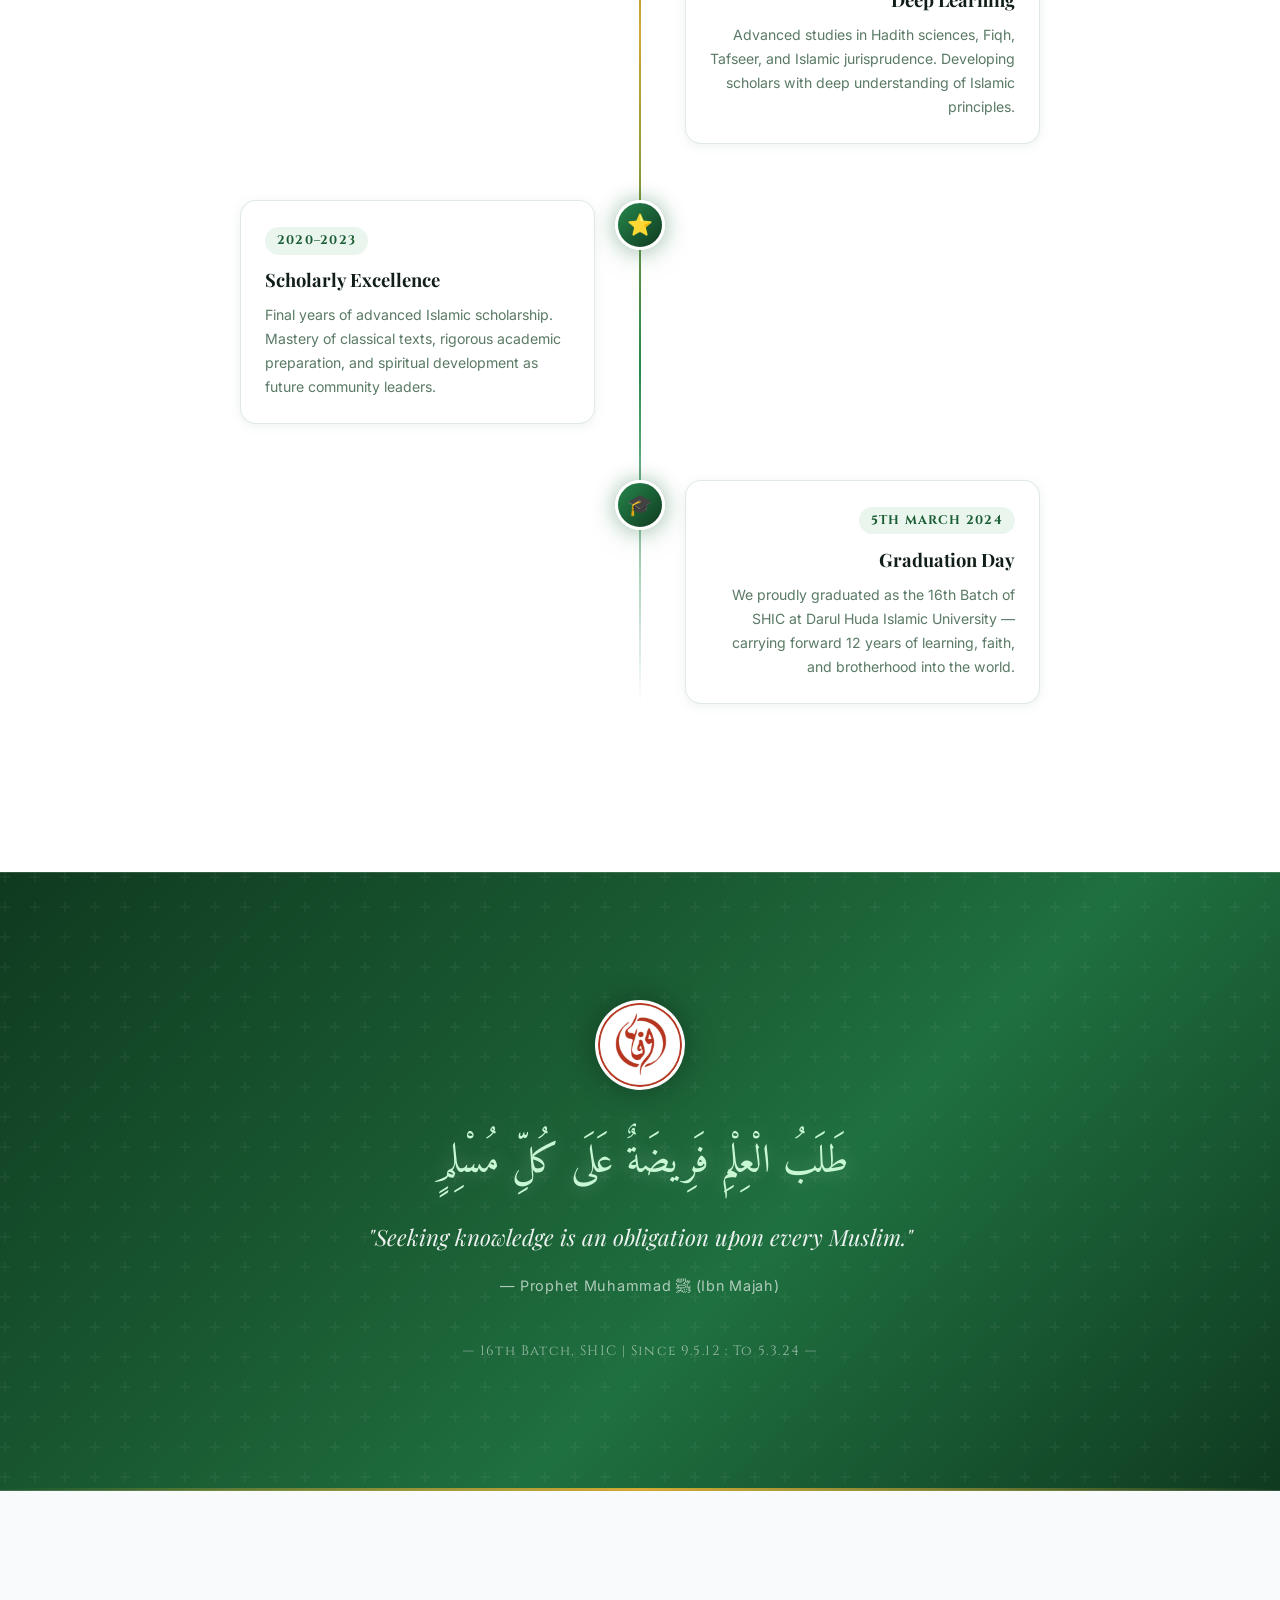
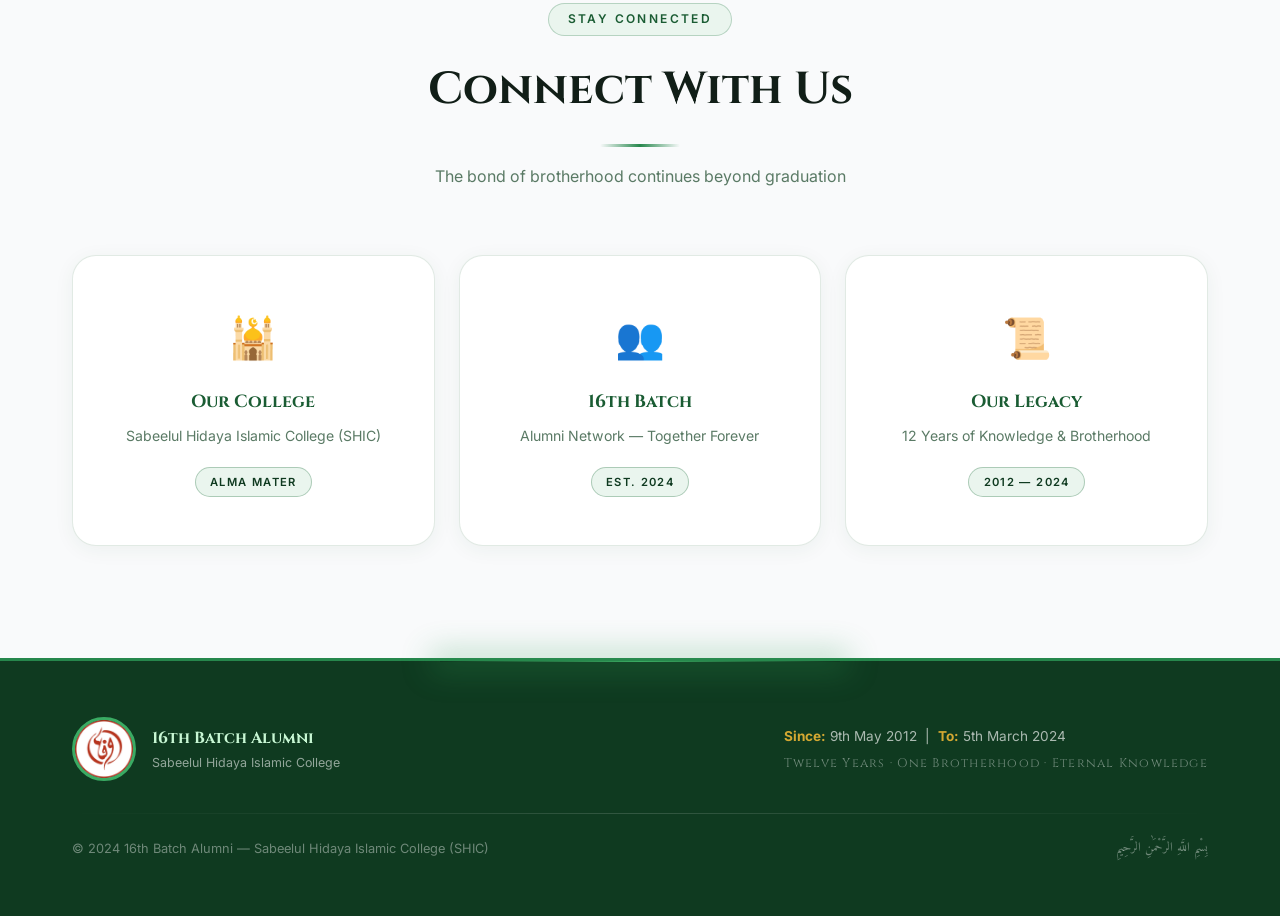
==== commit 36a9ab38: "chore: remove unused file and associated references" ====
--- a/wafd/index.html
+++ b/wafd/index.html
@@ -1,1835 +1,466 @@
 <!DOCTYPE html>
-<html lang="en">
+<html lang="en" dir="ltr">
 <head>
-  <meta charset="UTF-8">
-  <meta name="viewport" content="width=device-width, initial-scale=1.0">
-  <meta name="description" content="WAFD Alumni Association - Official Portal for WAFD Batch. Connecting past, present, and future generations of WAFD members.">
-  <title>WAFD Alumni Association | Official Batch Portal</title>
+  <meta charset="UTF-8" />
+  <meta name="viewport" content="width=device-width, initial-scale=1.0" />
+  <title>16th Batch Alumni | Sabeelul Hidaya Islamic College</title>
+  <meta name="description" content="Official alumni page of the 16th Batch of Sabeelul Hidaya Islamic College (SHIC). Graduated after 12 years of Islamic education — Since 9.5.12 to 5.3.24." />
+  <meta name="keywords" content="SHIC, Sabeelul Hidaya, Islamic College, 16th Batch, Alumni, Islamic Education, WAFD" />
 
   <!-- Google Fonts -->
-  <link rel="preconnect" href="https://fonts.googleapis.com">
-  <link rel="preconnect" href="https://fonts.gstatic.com" crossorigin>
-  <link href="https://fonts.googleapis.com/css2?family=Outfit:wght@300;400;500;600;700;800&family=Playfair+Display:ital,wght@0,600;0,700;1,400&family=Inter:wght@300;400;500;600;700&display=swap" rel="stylesheet">
-  
-  <!-- FontAwesome Icons -->
-  <link rel="stylesheet" href="https://cdnjs.cloudflare.com/ajax/libs/font-awesome/6.4.0/css/all.min.css">
-
-  <style>
-    /* ==========================================================================
-       DESIGN SYSTEM & CSS VARIABLES
-       ========================================================================== */
-    :root {
-      --bg-dark: #080c14;
-      --bg-card: rgba(17, 24, 39, 0.75);
-      --bg-card-hover: rgba(31, 41, 61, 0.85);
-      --bg-nav: rgba(8, 12, 20, 0.85);
-      
-      --accent-cyan: #00f2fe;
-      --accent-blue: #4facfe;
-      --accent-gold: #f0d060;
-      --accent-emerald: #10b981;
-      --accent-purple: #9d4edd;
-      
-      --text-main: #f3f4f6;
-      --text-muted: #9ca3af;
-      --text-gold: #f5d77a;
-
-      --border-glass: rgba(255, 255, 255, 0.1);
-      --border-glow: rgba(0, 242, 254, 0.3);
-
-      --gradient-primary: linear-gradient(135deg, #00f2fe 0%, #4facfe 100%);
-      --gradient-gold: linear-gradient(135deg, #f0d060 0%, #d4af37 100%);
-      --gradient-dark: linear-gradient(180deg, #0d1322 0%, #080c14 100%);
-      --gradient-card: linear-gradient(135deg, rgba(255,255,255,0.05) 0%, rgba(255,255,255,0.01) 100%);
-
-      --font-display: 'Outfit', sans-serif;
-      --font-serif: 'Playfair Display', Georgia, serif;
-      --font-body: 'Inter', sans-serif;
-
-      --shadow-sm: 0 4px 20px rgba(0,0,0,0.3);
-      --shadow-lg: 0 20px 50px rgba(0, 242, 254, 0.15);
-      --radius-sm: 10px;
-      --radius-md: 16px;
-      --radius-lg: 24px;
-      --transition: all 0.35s cubic-bezier(0.4, 0, 0.2, 1);
-    }
-
-    /* Reset & Base */
-    *, *::before, *::after {
-      box-sizing: border-box;
-      margin: 0;
-      padding: 0;
-    }
-
-    html {
-      scroll-behavior: smooth;
-      font-size: 16px;
-    }
-
-    body {
-      font-family: var(--font-body);
-      background-color: var(--bg-dark);
-      background-image: 
-        radial-gradient(circle at 15% 15%, rgba(0, 242, 254, 0.08) 0%, transparent 40%),
-        radial-gradient(circle at 85% 65%, rgba(157, 78, 221, 0.08) 0%, transparent 40%),
-        radial-gradient(circle at 50% 90%, rgba(240, 208, 96, 0.05) 0%, transparent 50%);
-      background-attachment: fixed;
-      color: var(--text-main);
-      line-height: 1.6;
-      overflow-x: hidden;
-    }
-
-    /* Scrollbar */
-    ::-webkit-scrollbar { width: 8px; }
-    ::-webkit-scrollbar-track { background: var(--bg-dark); }
-    ::-webkit-scrollbar-thumb { background: rgba(0, 242, 254, 0.3); border-radius: 4px; }
-    ::-webkit-scrollbar-thumb:hover { background: var(--accent-cyan); }
-
-    /* Utility Container */
-    .container {
-      max-width: 1240px;
-      margin: 0 auto;
-      padding: 0 24px;
-    }
-
-    /* Section Typography */
-    .section-header {
-      text-align: center;
-      max-width: 750px;
-      margin: 0 auto 60px auto;
-    }
-
-    .badge-tag {
-      display: inline-flex;
-      align-items: center;
-      gap: 8px;
-      padding: 6px 18px;
-      border-radius: 30px;
-      background: rgba(0, 242, 254, 0.1);
-      border: 1px solid var(--border-glow);
-      color: var(--accent-cyan);
-      font-size: 0.85rem;
-      font-weight: 600;
-      letter-spacing: 2px;
-      text-transform: uppercase;
-      margin-bottom: 16px;
-      box-shadow: 0 0 15px rgba(0, 242, 254, 0.2);
-    }
-
-    .section-title {
-      font-family: var(--font-display);
-      font-size: clamp(2.2rem, 4vw, 3.2rem);
-      font-weight: 700;
-      line-height: 1.2;
-      margin-bottom: 18px;
-      background: linear-gradient(135deg, #ffffff 30%, #9ca3af 100%);
-      -webkit-background-clip: text;
-      -webkit-text-fill-color: transparent;
-    }
-
-    .section-title span {
-      background: var(--gradient-primary);
-      -webkit-background-clip: text;
-      -webkit-text-fill-color: transparent;
-    }
-
-    .section-desc {
-      color: var(--text-muted);
-      font-size: 1.1rem;
-    }
-
-    /* Buttons */
-    .btn {
-      display: inline-flex;
-      align-items: center;
-      justify-content: center;
-      gap: 10px;
-      padding: 14px 28px;
-      border-radius: var(--radius-sm);
-      font-family: var(--font-display);
-      font-size: 1rem;
-      font-weight: 600;
-      text-decoration: none;
-      cursor: pointer;
-      transition: var(--transition);
-      border: none;
-      outline: none;
-    }
-
-    .btn-primary {
-      background: var(--gradient-primary);
-      color: #040914;
-      box-shadow: 0 10px 25px rgba(0, 242, 254, 0.3);
-    }
-
-    .btn-primary:hover {
-      transform: translateY(-3px);
-      box-shadow: 0 15px 35px rgba(0, 242, 254, 0.5);
-    }
-
-    .btn-gold {
-      background: var(--gradient-gold);
-      color: #0b0f19;
-      box-shadow: 0 10px 25px rgba(240, 208, 96, 0.3);
-    }
-
-    .btn-gold:hover {
-      transform: translateY(-3px);
-      box-shadow: 0 15px 35px rgba(240, 208, 96, 0.5);
-    }
-
-    .btn-outline {
-      background: rgba(255, 255, 255, 0.05);
-      color: var(--text-main);
-      border: 1px solid var(--border-glass);
-      backdrop-filter: blur(10px);
-    }
-
-    .btn-outline:hover {
-      background: rgba(255, 255, 255, 0.15);
-      border-color: var(--accent-cyan);
-      color: var(--accent-cyan);
-      transform: translateY(-3px);
-    }
-
-    /* ==========================================================================
-       HEADER & NAVBAR
-       ========================================================================== */
-    .header {
-      position: fixed;
-      top: 0;
-      left: 0;
-      width: 100%;
-      z-index: 1000;
-      background: var(--bg-nav);
-      backdrop-filter: blur(16px);
-      -webkit-backdrop-filter: blur(16px);
-      border-bottom: 1px solid var(--border-glass);
-      transition: var(--transition);
-    }
-
-    .header.scrolled {
-      padding: 10px 0;
-      background: rgba(5, 8, 15, 0.95);
-      box-shadow: 0 10px 30px rgba(0,0,0,0.5);
-    }
-
-    .nav-wrapper {
-      display: flex;
-      align-items: center;
-      justify-content: space-between;
-      height: 80px;
-    }
-
-    .logo-container {
-      display: flex;
-      align-items: center;
-      gap: 14px;
-      text-decoration: none;
-    }
-
-    .logo-img {
-      width: 48px;
-      height: 48px;
-      object-fit: contain;
-      filter: drop-shadow(0 0 10px rgba(0, 242, 254, 0.4));
-      transition: var(--transition);
-    }
-
-    .logo-container:hover .logo-img {
-      transform: rotate(6deg) scale(1.05);
-    }
-
-    .logo-text {
-      font-family: var(--font-display);
-      font-weight: 800;
-      font-size: 1.5rem;
-      letter-spacing: 1px;
-      color: var(--text-main);
-    }
-
-    .logo-text span {
-      background: var(--gradient-primary);
-      -webkit-background-clip: text;
-      -webkit-text-fill-color: transparent;
-    }
-
-    .nav-links {
-      display: flex;
-      align-items: center;
-      gap: 32px;
-      list-style: none;
-    }
-
-    .nav-link {
-      color: var(--text-muted);
-      text-decoration: none;
-      font-family: var(--font-display);
-      font-size: 0.95rem;
-      font-weight: 500;
-      transition: var(--transition);
-      position: relative;
-    }
-
-    .nav-link::after {
-      content: '';
-      position: absolute;
-      bottom: -6px;
-      left: 0;
-      width: 0%;
-      height: 2px;
-      background: var(--gradient-primary);
-      border-radius: 2px;
-      transition: var(--transition);
-    }
-
-    .nav-link:hover, .nav-link.active {
-      color: var(--accent-cyan);
-    }
-
-    .nav-link:hover::after, .nav-link.active::after {
-      width: 100%;
-    }
-
-    .nav-actions {
-      display: flex;
-      align-items: center;
-      gap: 16px;
-    }
-
-    .mobile-toggle {
-      display: none;
-      background: none;
-      border: none;
-      color: var(--text-main);
-      font-size: 1.5rem;
-      cursor: pointer;
-    }
-
-    /* ==========================================================================
-       HERO SECTION
-       ========================================================================== */
-    .hero {
-      position: relative;
-      padding-top: 170px;
-      padding-bottom: 100px;
-      min-height: 100vh;
-      display: flex;
-      align-items: center;
-      overflow: hidden;
-    }
-
-    .hero-grid {
-      display: grid;
-      grid-template-columns: 1fr 1fr;
-      gap: 50px;
-      align-items: center;
-    }
-
-    .hero-content {
-      z-index: 2;
-    }
-
-    .hero-title {
-      font-family: var(--font-display);
-      font-size: clamp(2.8rem, 5vw, 4.2rem);
-      font-weight: 800;
-      line-height: 1.1;
-      margin-bottom: 24px;
-    }
-
-    .hero-title .gradient-text {
-      background: var(--gradient-primary);
-      -webkit-background-clip: text;
-      -webkit-text-fill-color: transparent;
-      display: block;
-    }
-
-    .hero-subtitle {
-      font-size: 1.2rem;
-      color: var(--text-muted);
-      margin-bottom: 36px;
-      max-width: 540px;
-      line-height: 1.7;
-    }
-
-    .hero-buttons {
-      display: flex;
-      flex-wrap: wrap;
-      gap: 16px;
-      margin-bottom: 40px;
-    }
-
-    .hero-stats {
-      display: flex;
-      gap: 36px;
-      padding-top: 24px;
-      border-top: 1px solid var(--border-glass);
-    }
-
-    .stat-item h3 {
-      font-family: var(--font-display);
-      font-size: 2rem;
-      font-weight: 700;
-      color: var(--accent-cyan);
-    }
-
-    .stat-item p {
-      font-size: 0.88rem;
-      color: var(--text-muted);
-      text-transform: uppercase;
-      letter-spacing: 1px;
-    }
-
-    /* Hero Media Visual */
-    .hero-media {
-      position: relative;
-      z-index: 2;
-    }
-
-    .hero-card-glow {
-      position: relative;
-      border-radius: var(--radius-lg);
-      padding: 12px;
-      background: var(--gradient-card);
-      border: 1px solid var(--border-glass);
-      backdrop-filter: blur(20px);
-      box-shadow: var(--shadow-lg);
-    }
-
-    .hero-img {
-      width: 100%;
-      height: 440px;
-      object-fit: cover;
-      border-radius: var(--radius-md);
-      display: block;
-    }
-
-    .floating-badge {
-      position: absolute;
-      bottom: -20px;
-      left: -20px;
-      background: rgba(13, 19, 34, 0.9);
-      border: 1px solid var(--border-glow);
-      backdrop-filter: blur(16px);
-      padding: 16px 24px;
-      border-radius: var(--radius-md);
-      display: flex;
-      align-items: center;
-      gap: 16px;
-      box-shadow: 0 15px 35px rgba(0,0,0,0.4);
-    }
-
-    .floating-badge-icon {
-      width: 46px;
-      height: 46px;
-      border-radius: 50%;
-      background: var(--gradient-gold);
-      display: flex;
-      align-items: center;
-      justify-content: center;
-      color: #0a0e1a;
-      font-size: 1.2rem;
-    }
-
-    .floating-badge-text h4 {
-      font-family: var(--font-display);
-      font-size: 1.05rem;
-      color: var(--text-main);
-    }
-
-    .floating-badge-text p {
-      font-size: 0.85rem;
-      color: var(--text-muted);
-    }
-
-    /* ==========================================================================
-       ABOUT & MOTTO SECTION
-       ========================================================================== */
-    .section-about {
-      padding: 100px 0;
-      position: relative;
-    }
-
-    .about-grid {
-      display: grid;
-      grid-template-columns: repeat(auto-fit, minmax(260px, 1fr));
-      gap: 30px;
-    }
-
-    .about-card {
-      background: var(--bg-card);
-      border: 1px solid var(--border-glass);
-      border-radius: var(--radius-md);
-      padding: 36px 28px;
-      transition: var(--transition);
-      position: relative;
-      overflow: hidden;
-    }
-
-    .about-card::before {
-      content: '';
-      position: absolute;
-      top: 0;
-      left: 0;
-      width: 100%;
-      height: 3px;
-      background: var(--gradient-primary);
-      opacity: 0;
-      transition: var(--transition);
-    }
-
-    .about-card:hover {
-      transform: translateY(-8px);
-      background: var(--bg-card-hover);
-      border-color: var(--border-glow);
-      box-shadow: 0 20px 40px rgba(0,0,0,0.4);
-    }
-
-    .about-card:hover::before {
-      opacity: 1;
-    }
-
-    .about-icon {
-      width: 60px;
-      height: 60px;
-      border-radius: 16px;
-      background: rgba(0, 242, 254, 0.1);
-      border: 1px solid var(--border-glow);
-      display: flex;
-      align-items: center;
-      justify-content: center;
-      font-size: 1.5rem;
-      color: var(--accent-cyan);
-      margin-bottom: 24px;
-    }
-
-    .about-card h3 {
-      font-family: var(--font-display);
-      font-size: 1.35rem;
-      margin-bottom: 12px;
-      color: var(--text-main);
-    }
-
-    .about-card p {
-      color: var(--text-muted);
-      font-size: 0.95rem;
-      line-height: 1.6;
-    }
-
-    /* Motto Banner */
-    .motto-banner {
-      margin-top: 60px;
-      background: linear-gradient(135deg, rgba(16, 185, 129, 0.1) 0%, rgba(0, 242, 254, 0.1) 100%);
-      border: 1px solid var(--border-glow);
-      border-radius: var(--radius-lg);
-      padding: 40px;
-      text-align: center;
-      position: relative;
-    }
-
-    .motto-text {
-      font-family: var(--font-serif);
-      font-size: clamp(1.4rem, 3vw, 2.2rem);
-      font-style: italic;
-      color: var(--text-gold);
-      margin-bottom: 12px;
-    }
-
-    .motto-author {
-      font-family: var(--font-display);
-      text-transform: uppercase;
-      letter-spacing: 2px;
-      font-size: 0.9rem;
-      color: var(--accent-cyan);
-    }
-
-    /* ==========================================================================
-       HISTORY & TIMELINE SECTION
-       ========================================================================== */
-    .section-history {
-      padding: 100px 0;
-      background: rgba(13, 19, 34, 0.4);
-    }
-
-    .timeline {
-      position: relative;
-      max-width: 900px;
-      margin: 0 auto;
-    }
-
-    .timeline::before {
-      content: '';
-      position: absolute;
-      top: 0;
-      bottom: 0;
-      left: 50%;
-      width: 2px;
-      background: linear-gradient(180deg, var(--accent-cyan), var(--accent-purple), transparent);
-      transform: translateX(-50%);
-    }
-
-    .timeline-item {
-      position: relative;
-      margin-bottom: 50px;
-      width: 50%;
-      padding-right: 40px;
-    }
-
-    .timeline-item:nth-child(even) {
-      left: 50%;
-      padding-right: 0;
-      padding-left: 40px;
-    }
-
-    .timeline-dot {
-      position: absolute;
-      top: 20px;
-      right: -10px;
-      width: 20px;
-      height: 20px;
-      border-radius: 50%;
-      background: var(--accent-cyan);
-      box-shadow: 0 0 15px var(--accent-cyan);
-    }
-
-    .timeline-item:nth-child(even) .timeline-dot {
-      right: auto;
-      left: -10px;
-    }
-
-    .timeline-content {
-      background: var(--bg-card);
-      border: 1px solid var(--border-glass);
-      border-radius: var(--radius-md);
-      padding: 28px;
-      backdrop-filter: blur(10px);
-      transition: var(--transition);
-    }
-
-    .timeline-content:hover {
-      border-color: var(--border-glow);
-      transform: scale(1.02);
-    }
-
-    .timeline-year {
-      display: inline-block;
-      padding: 4px 12px;
-      border-radius: 20px;
-      background: rgba(240, 208, 96, 0.15);
-      color: var(--text-gold);
-      font-family: var(--font-display);
-      font-weight: 700;
-      font-size: 0.9rem;
-      margin-bottom: 12px;
-    }
-
-    .timeline-content h3 {
-      font-family: var(--font-display);
-      font-size: 1.25rem;
-      margin-bottom: 8px;
-    }
-
-    .timeline-content p {
-      color: var(--text-muted);
-      font-size: 0.92rem;
-    }
-
-    /* ==========================================================================
-       DIRECTORY & MENTORS
-       ========================================================================== */
-    .section-directory {
-      padding: 100px 0;
-    }
-
-    .filter-bar {
-      display: flex;
-      justify-content: center;
-      gap: 12px;
-      margin-bottom: 40px;
-      flex-wrap: wrap;
-    }
-
-    .filter-btn {
-      padding: 8px 20px;
-      border-radius: 30px;
-      background: rgba(255,255,255,0.05);
-      border: 1px solid var(--border-glass);
-      color: var(--text-muted);
-      font-family: var(--font-display);
-      font-size: 0.9rem;
-      cursor: pointer;
-      transition: var(--transition);
-    }
-
-    .filter-btn:hover, .filter-btn.active {
-      background: var(--gradient-primary);
-      color: #040914;
-      font-weight: 600;
-      border-color: transparent;
-      box-shadow: 0 4px 15px rgba(0, 242, 254, 0.3);
-    }
-
-    .members-grid {
-      display: grid;
-      grid-template-columns: repeat(auto-fill, minmax(250px, 1fr));
-      gap: 30px;
-    }
-
-    .member-card {
-      background: var(--bg-card);
-      border: 1px solid var(--border-glass);
-      border-radius: var(--radius-md);
-      overflow: hidden;
-      transition: var(--transition);
-      text-align: center;
-    }
-
-    .member-card:hover {
-      transform: translateY(-8px);
-      border-color: var(--border-glow);
-      box-shadow: 0 15px 35px rgba(0,0,0,0.4);
-    }
-
-    .member-img-wrap {
-      width: 100%;
-      height: 240px;
-      overflow: hidden;
-      position: relative;
-    }
-
-    .member-img {
-      width: 100%;
-      height: 100%;
-      object-fit: cover;
-      transition: var(--transition);
-    }
-
-    .member-card:hover .member-img {
-      transform: scale(1.08);
-    }
-
-    .member-info {
-      padding: 20px 16px;
-    }
-
-    .member-info h4 {
-      font-family: var(--font-display);
-      font-size: 1.15rem;
-      color: var(--text-main);
-      margin-bottom: 4px;
-    }
-
-    .member-role {
-      font-size: 0.85rem;
-      color: var(--accent-cyan);
-      font-weight: 500;
-      margin-bottom: 12px;
-    }
-
-    .member-socials {
-      display: flex;
-      justify-content: center;
-      gap: 12px;
-    }
-
-    .social-icon {
-      width: 32px;
-      height: 32px;
-      border-radius: 50%;
-      background: rgba(255,255,255,0.05);
-      color: var(--text-muted);
-      display: flex;
-      align-items: center;
-      justify-content: center;
-      text-decoration: none;
-      font-size: 0.85rem;
-      transition: var(--transition);
-    }
-
-    .social-icon:hover {
-      background: var(--accent-cyan);
-      color: #040914;
-    }
-
-    /* ==========================================================================
-       MEMORY GALLERY & LIGHTBOX
-       ========================================================================== */
-    .section-gallery {
-      padding: 100px 0;
-      background: rgba(13, 19, 34, 0.4);
-    }
-
-    .gallery-grid {
-      display: grid;
-      grid-template-columns: repeat(auto-fill, minmax(280px, 1fr));
-      gap: 20px;
-    }
-
-    .gallery-item {
-      position: relative;
-      border-radius: var(--radius-md);
-      overflow: hidden;
-      height: 230px;
-      cursor: pointer;
-      border: 1px solid var(--border-glass);
-    }
-
-    .gallery-item img {
-      width: 100%;
-      height: 100%;
-      object-fit: cover;
-      transition: var(--transition);
-    }
-
-    .gallery-overlay {
-      position: absolute;
-      inset: 0;
-      background: linear-gradient(180deg, transparent 40%, rgba(0,0,0,0.85) 100%);
-      display: flex;
-      flex-direction: column;
-      justify-content: flex-end;
-      padding: 20px;
-      opacity: 0;
-      transition: var(--transition);
-    }
-
-    .gallery-item:hover img {
-      transform: scale(1.1);
-    }
-
-    .gallery-item:hover .gallery-overlay {
-      opacity: 1;
-    }
-
-    .gallery-overlay h5 {
-      font-family: var(--font-display);
-      font-size: 1.05rem;
-      color: var(--text-main);
-    }
-
-    .gallery-overlay p {
-      font-size: 0.8rem;
-      color: var(--accent-cyan);
-    }
-
-    /* Lightbox Modal */
-    .lightbox-modal {
-      position: fixed;
-      inset: 0;
-      z-index: 2000;
-      background: rgba(4, 7, 13, 0.95);
-      backdrop-filter: blur(20px);
-      display: none;
-      align-items: center;
-      justify-content: center;
-      padding: 30px;
-    }
-
-    .lightbox-modal.active {
-      display: flex;
-    }
-
-    .lightbox-content {
-      max-width: 900px;
-      max-height: 85vh;
-      position: relative;
-    }
-
-    .lightbox-content img {
-      width: 100%;
-      max-height: 75vh;
-      object-fit: contain;
-      border-radius: var(--radius-md);
-      box-shadow: 0 25px 60px rgba(0,0,0,0.8);
-    }
-
-    .lightbox-caption {
-      text-align: center;
-      margin-top: 16px;
-      font-family: var(--font-display);
-      font-size: 1.1rem;
-      color: var(--text-main);
-    }
-
-    .lightbox-close {
-      position: absolute;
-      top: 20px;
-      right: 25px;
-      color: white;
-      font-size: 2rem;
-      cursor: pointer;
-      background: none;
-      border: none;
-    }
-
-    /* ==========================================================================
-       EVENTS SECTION
-       ========================================================================== */
-    .section-events {
-      padding: 100px 0;
-    }
-
-    .events-grid {
-      display: grid;
-      grid-template-columns: repeat(auto-fit, minmax(320px, 1fr));
-      gap: 30px;
-    }
-
-    .event-card {
-      background: var(--bg-card);
-      border: 1px solid var(--border-glass);
-      border-radius: var(--radius-md);
-      padding: 30px;
-      transition: var(--transition);
-      display: flex;
-      flex-direction: column;
-      justify-content: space-between;
-    }
-
-    .event-card:hover {
-      border-color: var(--border-glow);
-      transform: translateY(-6px);
-      box-shadow: 0 15px 35px rgba(0,0,0,0.4);
-    }
-
-    .event-date {
-      display: inline-flex;
-      align-items: center;
-      gap: 8px;
-      color: var(--accent-gold);
-      font-size: 0.9rem;
-      font-weight: 600;
-      margin-bottom: 14px;
-    }
-
-    .event-card h3 {
-      font-family: var(--font-display);
-      font-size: 1.3rem;
-      margin-bottom: 10px;
-    }
-
-    .event-card p {
-      color: var(--text-muted);
-      font-size: 0.95rem;
-      margin-bottom: 20px;
-    }
-
-    /* ==========================================================================
-       CONTACT & REGISTRATION PORTAL
-       ========================================================================== */
-    .section-contact {
-      padding: 100px 0;
-      background: rgba(13, 19, 34, 0.6);
-    }
-
-    .contact-wrapper {
-      display: grid;
-      grid-template-columns: 1fr 1fr;
-      gap: 50px;
-      background: var(--bg-card);
-      border: 1px solid var(--border-glass);
-      border-radius: var(--radius-lg);
-      padding: 50px;
-      backdrop-filter: blur(20px);
-    }
-
-    .contact-info h3 {
-      font-family: var(--font-display);
-      font-size: 2rem;
-      margin-bottom: 16px;
-    }
-
-    .contact-info p {
-      color: var(--text-muted);
-      margin-bottom: 30px;
-    }
-
-    .contact-details {
-      display: flex;
-      flex-direction: column;
-      gap: 20px;
-    }
-
-    .contact-detail-item {
-      display: flex;
-      align-items: center;
-      gap: 16px;
-    }
-
-    .contact-icon {
-      width: 44px;
-      height: 44px;
-      border-radius: 12px;
-      background: rgba(0, 242, 254, 0.1);
-      color: var(--accent-cyan);
-      display: flex;
-      align-items: center;
-      justify-content: center;
-      font-size: 1.1rem;
-    }
-
-    .contact-form {
-      display: flex;
-      flex-direction: column;
-      gap: 18px;
-    }
-
-    .form-group {
-      display: flex;
-      flex-direction: column;
-      gap: 8px;
-    }
-
-    .form-group label {
-      font-size: 0.9rem;
-      font-weight: 500;
-      color: var(--text-main);
-    }
-
-    .form-control {
-      background: rgba(255, 255, 255, 0.05);
-      border: 1px solid var(--border-glass);
-      border-radius: var(--radius-sm);
-      padding: 12px 16px;
-      color: var(--text-main);
-      font-family: var(--font-body);
-      font-size: 0.95rem;
-      outline: none;
-      transition: var(--transition);
-    }
-
-    .form-control:focus {
-      border-color: var(--accent-cyan);
-      box-shadow: 0 0 15px rgba(0, 242, 254, 0.2);
-    }
-
-    textarea.form-control {
-      resize: vertical;
-      min-height: 110px;
-    }
-
-    /* Toast Alert */
-    .toast-alert {
-      position: fixed;
-      bottom: 30px;
-      right: 30px;
-      background: var(--gradient-primary);
-      color: #040914;
-      padding: 16px 28px;
-      border-radius: var(--radius-sm);
-      font-family: var(--font-display);
-      font-weight: 600;
-      box-shadow: 0 10px 30px rgba(0,0,0,0.5);
-      display: none;
-      z-index: 3000;
-      animation: slideUp 0.4s ease;
-    }
-
-    @keyframes slideUp {
-      from { transform: translateY(50px); opacity: 0; }
-      to { transform: translateY(0); opacity: 1; }
-    }
-
-    /* ==========================================================================
-       FOOTER
-       ========================================================================== */
-    .footer {
-      padding: 60px 0 30px 0;
-      border-top: 1px solid var(--border-glass);
-      background: #04070d;
-    }
-
-    .footer-grid {
-      display: grid;
-      grid-template-columns: 2fr 1fr 1fr 1fr;
-      gap: 40px;
-      margin-bottom: 50px;
-    }
-
-    .footer-brand p {
-      color: var(--text-muted);
-      font-size: 0.92rem;
-      margin-top: 14px;
-      max-width: 320px;
-    }
-
-    .footer-col h4 {
-      font-family: var(--font-display);
-      font-size: 1.1rem;
-      margin-bottom: 18px;
-      color: var(--text-main);
-    }
-
-    .footer-links {
-      list-style: none;
-      display: flex;
-      flex-direction: column;
-      gap: 10px;
-    }
-
-    .footer-links a {
-      color: var(--text-muted);
-      text-decoration: none;
-      font-size: 0.9rem;
-      transition: var(--transition);
-    }
-
-    .footer-links a:hover {
-      color: var(--accent-cyan);
-    }
-
-    .footer-bottom {
-      display: flex;
-      justify-content: space-between;
-      align-items: center;
-      padding-top: 30px;
-      border-top: 1px solid rgba(255,255,255,0.05);
-      color: var(--text-muted);
-      font-size: 0.88rem;
-    }
-
-    .back-to-top {
-      width: 42px;
-      height: 42px;
-      border-radius: 50%;
-      background: var(--bg-card);
-      border: 1px solid var(--border-glass);
-      color: var(--accent-cyan);
-      display: flex;
-      align-items: center;
-      justify-content: center;
-      cursor: pointer;
-      transition: var(--transition);
-    }
-
-    .back-to-top:hover {
-      background: var(--accent-cyan);
-      color: #040914;
-      transform: translateY(-4px);
-    }
-
-    /* ==========================================================================
-       RESPONSIVE DESIGN
-       ========================================================================== */
-    @media (max-width: 992px) {
-      .hero-grid, .contact-wrapper, .footer-grid {
-        grid-template-columns: 1fr;
-      }
-
-      .timeline::before {
-        left: 20px;
-      }
-
-      .timeline-item, .timeline-item:nth-child(even) {
-        width: 100%;
-        padding-left: 50px;
-        padding-right: 0;
-      }
-
-      .timeline-dot, .timeline-item:nth-child(even) .timeline-dot {
-        left: 10px;
-        right: auto;
-      }
-    }
-
-    @media (max-width: 768px) {
-      .nav-links {
-        position: fixed;
-        top: 80px;
-        left: 0;
-        width: 100%;
-        background: rgba(8, 12, 20, 0.98);
-        backdrop-filter: blur(20px);
-        flex-direction: column;
-        padding: 30px;
-        gap: 20px;
-        display: none;
-        border-bottom: 1px solid var(--border-glass);
-      }
-
-      .nav-links.active {
-        display: flex;
-      }
-
-      .mobile-toggle {
-        display: block;
-      }
-
-      .hero-title {
-        font-size: 2.5rem;
-      }
-
-      .footer-bottom {
-        flex-direction: column;
-        gap: 16px;
-        text-align: center;
-      }
-    }
-  </style>
+  <link rel="preconnect" href="https://fonts.googleapis.com" />
+  <link rel="preconnect" href="https://fonts.gstatic.com" crossorigin />
+  <link href="https://fonts.googleapis.com/css2?family=Amiri:ital,wght@0,400;0,700;1,400&family=Cinzel:wght@400;600;700;900&family=Inter:wght@300;400;500;600;700&family=Playfair+Display:wght@400;600;700&display=swap" rel="stylesheet" />
+
+  <link rel="stylesheet" href="style.css" />
 </head>
 <body>
 
-  <!-- ==========================================================================
-       HEADER & NAVIGATION
-       ========================================================================== -->
-  <header class="header" id="header">
-    <div class="container">
-      <div class="nav-wrapper">
-        <a href="#home" class="logo-container">
-          <img src="logo.png" alt="WAFD Logo" class="logo-img">
-          <div class="logo-text">WAFD <span>ALUMNI</span></div>
-        </a>
-
-        <ul class="nav-links" id="navLinks">
-          <li><a href="#home" class="nav-link active">Home</a></li>
-          <li><a href="#about" class="nav-link">About & Motto</a></li>
-          <li><a href="#history" class="nav-link">History</a></li>
-          <li><a href="#directory" class="nav-link">Directory</a></li>
-          <li><a href="#gallery" class="nav-link">Memories</a></li>
-          <li><a href="#events" class="nav-link">Events</a></li>
-          <li><a href="#contact" class="nav-link">Contact</a></li>
-        </ul>
-
-        <div class="nav-actions">
-          <a href="#contact" class="btn btn-primary" style="padding: 8px 18px; font-size: 0.88rem;">Join Alumni</a>
-          <button class="mobile-toggle" id="mobileToggle" aria-label="Toggle Navigation">
-            <i class="fa-solid fa-bars"></i>
-          </button>
-        </div>
-      </div>
-    </div>
-  </header>
-
-  <!-- ==========================================================================
-       HERO SECTION
-       ========================================================================== -->
+  <!-- PARTICLES BACKGROUND -->
+  <div class="particles" id="particles"></div>
+
+  <!-- NAVBAR -->
+  <nav class="navbar" id="navbar">
+    <div class="nav-container">
+      <div class="nav-brand">
+        <!-- Logo = batch-photo.jpg (the actual logo as user specified) -->
+        <img src="batch-photo.jpg" alt="16th Batch Logo" class="nav-logo" id="nav-logo" />
+        <div class="nav-brand-text">
+          <span class="brand-title">SHIC</span>
+          <span class="brand-sub">16th Batch Alumni</span>
+        </div>
+      </div>
+      <ul class="nav-links" id="nav-links">
+        <li><a href="#home" class="nav-link active" id="nav-home">Home</a></li>
+        <li><a href="#about" class="nav-link" id="nav-about">About</a></li>
+        <li><a href="#memories" class="nav-link" id="nav-memories">Memories</a></li>
+        <li><a href="#journey" class="nav-link" id="nav-journey">Our Journey</a></li>
+        <li><a href="#batch" class="nav-link" id="nav-batch">Batch</a></li>
+        <li><a href="#contact" class="nav-link" id="nav-contact">Contact</a></li>
+      </ul>
+      <button class="hamburger" id="hamburger" aria-label="Toggle navigation">
+        <span></span><span></span><span></span>
+      </button>
+    </div>
+  </nav>
+
+  <!-- HERO SECTION — background = cover-photo.jpg (new graduation cover) -->
   <section class="hero" id="home">
-    <div class="container">
-      <div class="hero-grid">
-        <div class="hero-content">
-          <div class="badge-tag">
-            <i class="fa-solid fa-graduation-cap"></i> WAFD Batch Official Portal
-          </div>
-          <h1 class="hero-title">
-            United by Memories, 
-            <span class="gradient-text">Driven by Purpose</span>
-          </h1>
-          <p class="hero-subtitle">
-            Welcome to the official digital home of the WAFD Batch Alumni Association. Preserving our lifelong bond, honoring our mentors, and empowering future generations.
+    <div class="hero-bg-image"></div>
+    <div class="hero-bg-overlay"></div>
+    <div class="hero-content">
+      <div class="hero-badge animate-fade-up delay-1">
+        <span class="badge-dot"></span>
+        Batch of 2024 — Graduated with Honours
+      </div>
+      <div class="logo-wrapper animate-fade-up delay-2">
+        <div class="logo-glow-ring"></div>
+        <img src="batch-photo.jpg" alt="Sabeelul Hidaya Islamic College 16th Batch Logo" class="hero-logo" id="hero-logo" />
+      </div>
+      <h1 class="hero-title animate-fade-up delay-3">
+        <span class="title-arabic">سبيل الهداية</span>
+        <span class="title-main">Sabeelul Hidaya</span>
+        <span class="title-sub">Islamic College</span>
+      </h1>
+      <div class="hero-batch-badge animate-fade-up delay-4">
+        <div class="batch-number">16<sup>th</sup></div>
+        <div class="batch-label">Batch Alumni</div>
+      </div>
+      <div class="hero-tagline animate-fade-up delay-5">
+        <p class="tagline-text">Twelve Years of Knowledge, Faith &amp; Brotherhood</p>
+        <div class="hero-dates">
+          <div class="date-item">
+            <span class="date-icon">📖</span>
+            <span class="date-label">Admission</span>
+            <span class="date-value">9th May 2012</span>
+          </div>
+          <div class="date-divider">—</div>
+          <div class="date-item">
+            <span class="date-icon">🎓</span>
+            <span class="date-label">Graduation</span>
+            <span class="date-value">5th March 2024</span>
+          </div>
+        </div>
+      </div>
+      <div class="hero-actions animate-fade-up delay-6">
+        <a href="#memories" class="btn btn-primary" id="btn-our-memories">📸 Our Memories</a>
+        <a href="#journey" class="btn btn-outline" id="btn-our-journey">Our Journey</a>
+      </div>
+      <div class="hero-scroll animate-fade-up delay-7">
+        <span>Scroll to explore</span>
+        <div class="scroll-line"></div>
+      </div>
+    </div>
+  </section>
+
+  <!-- STATS SECTION -->
+  <section class="stats-section" id="stats">
+    <div class="container">
+      <div class="stats-grid">
+        <div class="stat-card reveal" id="stat-years">
+          <div class="stat-number" data-target="12">0</div>
+          <div class="stat-label">Years of Study</div>
+          <div class="stat-icon">📚</div>
+        </div>
+        <div class="stat-card reveal" id="stat-graduates">
+          <div class="stat-number" data-target="35">0</div>
+          <div class="stat-label">Graduates</div>
+          <div class="stat-icon">🎓</div>
+        </div>
+        <div class="stat-card reveal" id="stat-batch">
+          <div class="stat-number" data-target="16">0</div>
+          <div class="stat-label">Batch Number</div>
+          <div class="stat-icon">🏛️</div>
+        </div>
+        <div class="stat-card reveal" id="stat-year">
+          <div class="stat-number" data-target="2024">0</div>
+          <div class="stat-label">Year of Graduation</div>
+          <div class="stat-icon">🌟</div>
+        </div>
+      </div>
+    </div>
+  </section>
+
+  <!-- ABOUT SECTION -->
+  <section class="about-section" id="about">
+    <div class="container">
+      <div class="section-header reveal">
+        <span class="section-tag">Who We Are</span>
+        <h2 class="section-title">About the 16th Batch</h2>
+        <div class="section-divider"></div>
+      </div>
+      <div class="about-grid">
+        <div class="about-text-col reveal">
+          <div class="about-quote">
+            <span class="arabic-quote">&#xFE70; اقْرَأْ بِاسْمِ رَبِّكَ الَّذِي خَلَقَ &#xFE70;</span>
+            <small>Read in the name of your Lord who created — Surah Al-Alaq 96:1</small>
+          </div>
+          <p class="about-body">
+            We are the proud <strong>16th Batch</strong> of <strong>Sabeelul Hidaya Islamic College (SHIC)</strong> —
+            a brotherhood forged over 12 remarkable years of Islamic learning, spiritual growth, and lifelong friendship.
           </p>
-
-          <div class="hero-buttons">
-            <a href="#about" class="btn btn-primary">
-              <i class="fa-solid fa-compass"></i> Explore WAFD
-            </a>
-            <a href="#gallery" class="btn btn-outline">
-              <i class="fa-solid fa-images"></i> Memory Wall
-            </a>
-          </div>
-
-          <div class="hero-stats">
-            <div class="stat-item">
-              <h3>WAFD</h3>
-              <p>Batch Distinction</p>
-            </div>
-            <div class="stat-item">
-              <h3>100+</h3>
-              <p>Active Alumni</p>
-            </div>
-            <div class="stat-item">
-              <h3>10+</h3>
-              <p>Years Legacy</p>
-            </div>
-          </div>
-        </div>
-
-        <div class="hero-media">
-          <div class="hero-card-glow">
-            <img src="champions.jpg" alt="WAFD Batch Champions" class="hero-img">
-            <div class="floating-badge">
-              <div class="floating-badge-icon">
-                <i class="fa-solid fa-trophy"></i>
-              </div>
-              <div class="floating-badge-text">
-                <h4>Championship Legacy</h4>
-                <p>WAFD Batch Celebrations & Honors</p>
-              </div>
-            </div>
-          </div>
-        </div>
-      </div>
-    </div>
-  </section>
-
-  <!-- ==========================================================================
-       ABOUT & MOTTO SECTION
-       ========================================================================== -->
-  <section class="section-about" id="about">
-    <div class="container">
-      <div class="section-header">
-        <div class="badge-tag">Vision & Values</div>
-        <h2 class="section-title">The Pillars of <span>WAFD Batch</span></h2>
-        <p class="section-desc">Our foundation rests on brotherhood, continuous growth, moral values, and community impact.</p>
-      </div>
-
-      <div class="about-grid">
-        <div class="about-card">
-          <div class="about-icon">
-            <i class="fa-solid fa-handshake"></i>
-          </div>
-          <h3>Unity & Brotherhood</h3>
-          <p>Fostering lifelong connections among batchmates across generations and geographic boundaries.</p>
-        </div>
-
-        <div class="about-card">
-          <div class="about-icon">
-            <i class="fa-solid fa-book-open"></i>
-          </div>
-          <h3>Academic Excellence</h3>
-          <p>Promoting knowledge, ethical leadership, and continuous skill development in every sphere of life.</p>
-        </div>
-
-        <div class="about-card">
-          <div class="about-icon">
-            <i class="fa-solid fa-heart-pulse"></i>
-          </div>
-          <h3>Community Service</h3>
-          <p>Giving back through social initiatives, educational mentoring, and humanitarian support.</p>
-        </div>
-
-        <div class="about-card">
-          <div class="about-icon">
-            <i class="fa-solid fa-seedling"></i>
-          </div>
-          <h3>Inspiring Generations</h3>
-          <p>Serving as mentors and role models for young scholars and upcoming batches.</p>
-        </div>
-      </div>
-
-      <!-- Motto Banner -->
-      <div class="motto-banner">
-        <div class="motto-text">
-          "Learn with dedication, Practice with sincerity, Lead with humility, Spread with passion."
-        </div>
-        <div class="motto-author">
-          — Official WAFD Batch Motto
-        </div>
-      </div>
-    </div>
-  </section>
-
-  <!-- ==========================================================================
-       HISTORY & TIMELINE
-       ========================================================================== -->
-  <section class="section-history" id="history">
-    <div class="container">
-      <div class="section-header">
-        <div class="badge-tag">Our Journey</div>
-        <h2 class="section-title">Batch History & <span>Milestones</span></h2>
-        <p class="section-desc">Tracing the golden steps of WAFD Batch from establishment to present achievements.</p>
-      </div>
-
+          <p class="about-body">
+            Our journey began on <strong>9th May 2012</strong>, when we walked through the gates of SHIC as young
+            students eager to seek knowledge. Twelve transformative years later, we graduated on <strong>5th March 2024</strong>,
+            carrying with us the torch of Islamic scholarship and values.
+          </p>
+          <p class="about-body">
+            Through years of Quran, Hadith, Fiqh, Arabic language, and Islamic sciences — our batch emerged
+            not just as scholars, but as brothers bonded for life.
+          </p>
+          <div class="about-highlights">
+            <div class="highlight-item">
+              <span class="highlight-icon">🕌</span>
+              <span>Deep-rooted Islamic Education</span>
+            </div>
+            <div class="highlight-item">
+              <span class="highlight-icon">📿</span>
+              <span>Quran &amp; Hadith Sciences</span>
+            </div>
+            <div class="highlight-item">
+              <span class="highlight-icon">🤝</span>
+              <span>Lifelong Brotherhood</span>
+            </div>
+            <div class="highlight-item">
+              <span class="highlight-icon">🌍</span>
+              <span>Serving the Community</span>
+            </div>
+          </div>
+        </div>
+        <div class="about-visual-col reveal">
+          <div class="about-logo-display">
+            <!-- Logo = batch-photo.jpg -->
+            <img src="batch-photo.jpg" alt="16th Batch Logo" class="about-logo" />
+            <div class="about-logo-caption">
+              <h3>SHIC</h3>
+              <p>Sabeelul Hidaya Islamic College</p>
+              <div class="about-logo-badge">Est. Legacy of Knowledge</div>
+            </div>
+          </div>
+        </div>
+      </div>
+    </div>
+  </section>
+
+  <!-- OUR MEMORIES SECTION -->
+  <section class="memories-section" id="memories">
+    <div class="container">
+      <div class="section-header reveal">
+        <span class="section-tag">Cherished Moments</span>
+        <h2 class="section-title">Our Memories</h2>
+        <div class="section-divider"></div>
+        <p class="section-desc">Every moment together is a treasure we carry in our hearts forever</p>
+      </div>
+
+      <div class="memories-grid">
+
+        <!-- Memory 1 — Featured: Graduation Day (Darul Huda) -->
+        <div class="memory-card featured reveal" id="mem-graduation-card" onclick="openLightbox('mem-graduation.jpg', 'Graduation Day — Darul Huda Islamic University, 5th March 2024')">
+          <div class="memory-img-wrap">
+            <img src="mem-graduation.jpg" alt="Graduation Day at Darul Huda Islamic University" class="memory-img" />
+            <div class="memory-overlay">
+              <p class="memory-overlay-text">Click to view — Our proudest moment</p>
+            </div>
+          </div>
+          <div class="memory-info">
+            <span class="memory-tag">🎓 Graduation</span>
+            <h3 class="memory-title">Graduation Day — Darul Huda Islamic University</h3>
+            <p class="memory-desc">5th March 2024 — The proudest day of our 12-year journey. We received our degrees at Darul Huda Islamic University, dressed in black suits and white turbans, each holding our certificates of Islamic scholarship.</p>
+          </div>
+        </div>
+
+        <!-- Memory 2 — Friends & Brotherhood -->
+        <div class="memory-card reveal" id="mem-brotherhood-card" onclick="openLightbox('mem-brotherhood.jpg', 'Friends & Brotherhood — A joyful reunion selfie')">
+          <div class="memory-img-wrap">
+            <img src="mem-brotherhood.jpg" alt="Friends and Brotherhood reunion" class="memory-img" />
+            <div class="memory-overlay">
+              <p class="memory-overlay-text">Click to view — Brotherhood moments</p>
+            </div>
+          </div>
+          <div class="memory-info">
+            <span class="memory-tag">🤝 Brotherhood</span>
+            <h3 class="memory-title">Friends &amp; Brotherhood</h3>
+            <p class="memory-desc">A joyful reunion — brothers reunited, laughter and love captured in one selfie. These friendships are for life.</p>
+          </div>
+        </div>
+
+        <!-- Memory 3 — Wafd Meet & Grand Turf Football League -->
+        <div class="memory-card reveal" id="mem-football-card" onclick="openLightbox('mem-football.jpg', 'Wafd Meet & Grand Turf League — Our football tournament')">
+          <div class="memory-img-wrap">
+            <img src="mem-football.jpg" alt="Wafd Meet Grand Turf Football League" class="memory-img" />
+            <div class="memory-overlay">
+              <p class="memory-overlay-text">Click to view — Football memories</p>
+            </div>
+          </div>
+          <div class="memory-info">
+            <span class="memory-tag">⚽ Sports</span>
+            <h3 class="memory-title">Wafd Meet &amp; Grand Turf League</h3>
+            <p class="memory-desc">Beyond books and studies — our brotherhood shone on the football field too. The Wafd Meet &amp; Grand Turf League was more than a game; it was unity in sport.</p>
+          </div>
+        </div>
+
+        <!-- Memory 4 — Our Roots: Under the Tree -->
+        <div class="memory-card reveal" id="mem-roots-card" onclick="openLightbox('mem-roots.jpg', 'Our Roots — Peaceful days under the tree, dressed in white')">
+          <div class="memory-img-wrap">
+            <img src="mem-roots.jpg" alt="Peaceful group under the tree in white" class="memory-img" />
+            <div class="memory-overlay">
+              <p class="memory-overlay-text">Click to view — Our peaceful roots</p>
+            </div>
+          </div>
+          <div class="memory-info">
+            <span class="memory-tag">🌿 Our Roots</span>
+            <h3 class="memory-title">Peaceful Days — Under the Tree</h3>
+            <p class="memory-desc">Dressed in white, seated under the shade of a great tree — a moment of peace, simplicity, and spiritual beauty that captures the soul of our SHIC days.</p>
+          </div>
+        </div>
+
+        <!-- Memory 5 — School Excursion Trip -->
+        <div class="memory-card reveal" id="mem-excursion-card" onclick="openLightbox('mem-excursion.jpg', 'School Excursion Trip — The young days at Madrasa')">
+          <div class="memory-img-wrap">
+            <img src="mem-excursion.jpg" alt="School Excursion Trip at Madrasa" class="memory-img" />
+            <div class="memory-overlay">
+              <p class="memory-overlay-text">Click to view — Early school years</p>
+            </div>
+          </div>
+          <div class="memory-info">
+            <span class="memory-tag">🚌 Excursion</span>
+            <h3 class="memory-title">School Excursion Trip — The Young Days</h3>
+            <p class="memory-desc">When we were young students on an adventure — our early madrasa excursion trip where the seeds of lifelong brotherhood were first planted.</p>
+          </div>
+        </div>
+
+      </div>
+    </div>
+  </section>
+
+  <!-- BATCH PHOTO SECTION -->
+  <section class="batch-section" id="batch">
+    <div class="container">
+      <div class="section-header reveal">
+        <span class="section-tag">Our Brotherhood</span>
+        <h2 class="section-title">The 16th Batch</h2>
+        <div class="section-divider"></div>
+        <p class="section-desc">United by faith, bonded by twelve years of shared memories</p>
+      </div>
+      <div class="batch-photo-wrapper">
+        <div class="photo-frame reveal">
+          <!-- Graduation photo as the main batch section image -->
+          <img src="mem-graduation.jpg" alt="16th Batch of Sabeelul Hidaya Islamic College — Graduation at Darul Huda University" class="batch-photo" id="batch-group-photo" />
+          <div class="photo-overlay">
+            <div class="photo-caption">
+              <span class="caption-badge">16th Batch — SHIC</span>
+              <span class="caption-year">2012 – 2024</span>
+            </div>
+          </div>
+        </div>
+        <div class="batch-photo-info reveal">
+          <div class="info-card" id="info-batch-name">
+            <div class="info-icon">🏛️</div>
+            <div class="info-text">
+              <h4>16th Batch</h4>
+              <p>Sabeelul Hidaya Islamic College</p>
+            </div>
+          </div>
+          <div class="info-card" id="info-duration">
+            <div class="info-icon">⏳</div>
+            <div class="info-text">
+              <h4>12 Years</h4>
+              <p>Of Dedication &amp; Learning</p>
+            </div>
+          </div>
+          <div class="info-card" id="info-period">
+            <div class="info-icon">📅</div>
+            <div class="info-text">
+              <h4>9.5.12 — 5.3.24</h4>
+              <p>Our Academic Journey</p>
+            </div>
+          </div>
+        </div>
+      </div>
+    </div>
+  </section>
+
+  <!-- JOURNEY / TIMELINE SECTION -->
+  <section class="journey-section" id="journey">
+    <div class="container">
+      <div class="section-header reveal">
+        <span class="section-tag">Timeline</span>
+        <h2 class="section-title">Our 12-Year Journey</h2>
+        <div class="section-divider"></div>
+      </div>
       <div class="timeline">
-        <div class="timeline-item">
-          <div class="timeline-dot"></div>
-          <div class="timeline-content">
-            <span class="timeline-year">Foundation Year</span>
-            <h3>Formation of WAFD Batch</h3>
-            <p>Gathered as a unified cohort of ambitious scholars, laying the groundwork for camaraderie, excellence, and shared aspirations.</p>
-          </div>
-        </div>
-
-        <div class="timeline-item">
-          <div class="timeline-dot"></div>
-          <div class="timeline-content">
-            <span class="timeline-year">Academic Distinction</span>
-            <h3>Excellence & Competitions</h3>
-            <p>Achieved top state rankings and accolades across academic, cultural, and sports tournaments.</p>
-          </div>
-        </div>
-
-        <div class="timeline-item">
-          <div class="timeline-dot"></div>
-          <div class="timeline-content">
-            <span class="timeline-year">Championship Victory</span>
-            <h3>Grand Champions Trophy</h3>
-            <p>Secured the overall championship title in the major fest, cementing WAFD's place in batch history.</p>
-          </div>
-        </div>
-
-        <div class="timeline-item">
-          <div class="timeline-dot"></div>
-          <div class="timeline-content">
-            <span class="timeline-year">Present & Beyond</span>
-            <h3>Global Alumni Network</h3>
-            <p>Launching our digital portal to connect alumni worldwide, host reunions, and initiate community projects.</p>
-          </div>
-        </div>
-      </div>
-    </div>
-  </section>
-
-  <!-- ==========================================================================
-       ALUMNI & MENTORS DIRECTORY
-       ========================================================================== -->
-  <section class="section-directory" id="directory">
-    <div class="container">
-      <div class="section-header">
-        <div class="badge-tag">People of WAFD</div>
-        <h2 class="section-title">Mentors & <span>Alumni Directory</span></h2>
-        <p class="section-desc">Honoring the respected teachers who guided us and the alumni who carry forward our legacy.</p>
-      </div>
-
-      <div class="filter-bar">
-        <button class="filter-btn active" data-filter="all">All Members</button>
-        <button class="filter-btn" data-filter="mentor">Respected Ustads</button>
-        <button class="filter-btn" data-filter="executive">Batch Executives</button>
-        <button class="filter-btn" data-filter="alumni">Alumni Representatives</button>
-      </div>
-
-      <div class="members-grid">
-        <!-- Mentor Cards -->
-        <div class="member-card" data-category="mentor">
-          <div class="member-img-wrap">
-            <img src="teacher1.jpg" alt="Mentor Teacher" class="member-img">
-          </div>
-          <div class="member-info">
-            <h4>Chief Patron Ustad</h4>
-            <p class="member-role">Senior Academic Advisor</p>
-            <div class="member-socials">
-              <a href="#" class="social-icon"><i class="fa-solid fa-envelope"></i></a>
-              <a href="#" class="social-icon"><i class="fa-brands fa-whatsapp"></i></a>
-            </div>
-          </div>
-        </div>
-
-        <div class="member-card" data-category="mentor">
-          <div class="member-img-wrap">
-            <img src="teacher2.jpg" alt="Mentor Teacher" class="member-img">
-          </div>
-          <div class="member-info">
-            <h4>Senior Faculty Ustad</h4>
-            <p class="member-role">Head of Department</p>
-            <div class="member-socials">
-              <a href="#" class="social-icon"><i class="fa-solid fa-envelope"></i></a>
-              <a href="#" class="social-icon"><i class="fa-brands fa-whatsapp"></i></a>
-            </div>
-          </div>
-        </div>
-
-        <div class="member-card" data-category="mentor">
-          <div class="member-img-wrap">
-            <img src="teacher3.jpg" alt="Mentor Teacher" class="member-img">
-          </div>
-          <div class="member-info">
-            <h4>Faculty Member</h4>
-            <p class="member-role">Curriculum Coordinator</p>
-            <div class="member-socials">
-              <a href="#" class="social-icon"><i class="fa-solid fa-envelope"></i></a>
-              <a href="#" class="social-icon"><i class="fa-brands fa-whatsapp"></i></a>
-            </div>
-          </div>
-        </div>
-
-        <div class="member-card" data-category="executive">
-          <div class="member-img-wrap">
-            <img src="teacher4.jpg" alt="Executive Member" class="member-img">
-          </div>
-          <div class="member-info">
-            <h4>WAFD President</h4>
-            <p class="member-role">Alumni Representative</p>
-            <div class="member-socials">
-              <a href="#" class="social-icon"><i class="fa-brands fa-linkedin"></i></a>
-              <a href="#" class="social-icon"><i class="fa-brands fa-whatsapp"></i></a>
-            </div>
-          </div>
-        </div>
-
-        <div class="member-card" data-category="executive">
-          <div class="member-img-wrap">
-            <img src="teacher5.jpg" alt="General Secretary" class="member-img">
-          </div>
-          <div class="member-info">
-            <h4>General Secretary</h4>
-            <p class="member-role">Events & Coordination</p>
-            <div class="member-socials">
-              <a href="#" class="social-icon"><i class="fa-brands fa-linkedin"></i></a>
-              <a href="#" class="social-icon"><i class="fa-brands fa-whatsapp"></i></a>
-            </div>
-          </div>
-        </div>
-
-        <div class="member-card" data-category="alumni">
-          <div class="member-img-wrap">
-            <img src="teacher6.jpg" alt="Treasurer" class="member-img">
-          </div>
-          <div class="member-info">
-            <h4>Batch Treasurer</h4>
-            <p class="member-role">Finance & Welfare</p>
-            <div class="member-socials">
-              <a href="#" class="social-icon"><i class="fa-solid fa-envelope"></i></a>
-              <a href="#" class="social-icon"><i class="fa-brands fa-whatsapp"></i></a>
-            </div>
-          </div>
-        </div>
-      </div>
-    </div>
-  </section>
-
-  <!-- ==========================================================================
-       MEMORY WALL GALLERY
-       ========================================================================== -->
-  <section class="section-gallery" id="gallery">
-    <div class="container">
-      <div class="section-header">
-        <div class="badge-tag">Moments & Memories</div>
-        <h2 class="section-title">WAFD Batch <span>Memory Wall</span></h2>
-        <p class="section-desc">Click any image to view full screen moments from our gatherings, celebrations, and events.</p>
-      </div>
-
-      <div class="gallery-grid">
-        <div class="gallery-item" onclick="openLightbox('champions.jpg', 'WAFD Batch Championship Trophy Celebration')">
-          <img src="champions.jpg" alt="Championship Celebration">
-          <div class="gallery-overlay">
-            <h5>Championship Celebration</h5>
-            <p>Overall Fest Trophy Winners</p>
-          </div>
-        </div>
-
-        <div class="gallery-item" onclick="openLightbox('madrasa.jpg', 'WAFD Campus Assembly & Gathering')">
-          <img src="madrasa.jpg" alt="Campus Assembly">
-          <div class="gallery-overlay">
-            <h5>Campus Morning Assembly</h5>
-            <p>Unity & Discipline</p>
-          </div>
-        </div>
-
-        <div class="gallery-item" onclick="openLightbox('roohul1.jpg', 'Batch Gathering & Cultural Meet')">
-          <img src="roohul1.jpg" alt="Cultural Meet">
-          <div class="gallery-overlay">
-            <h5>Cultural Session</h5>
-            <p>Batch Performances</p>
-          </div>
-        </div>
-
-        <div class="gallery-item" onclick="openLightbox('roohul2.jpg', 'Interactive Seminar & Discussion')">
-          <img src="roohul2.jpg" alt="Interactive Seminar">
-          <div class="gallery-overlay">
-            <h5>Knowledge Exchange</h5>
-            <p>Interactive Workshops</p>
-          </div>
-        </div>
-
-        <div class="gallery-item" onclick="openLightbox('roohul3.jpg', 'Batch Award Distribution Ceremony')">
-          <img src="roohul3.jpg" alt="Award Ceremony">
-          <div class="gallery-overlay">
-            <h5>Honors & Awards</h5>
-            <p>Recognizing Excellence</p>
-          </div>
-        </div>
-
-        <div class="gallery-item" onclick="openLightbox('roohul4.jpg', 'Special Guest Session & Speech')">
-          <img src="roohul4.jpg" alt="Special Session">
-          <div class="gallery-overlay">
-            <h5>Guest Session</h5>
-            <p>Inspirational Guidance</p>
-          </div>
-        </div>
-      </div>
-    </div>
-  </section>
-
-  <!-- Lightbox Modal -->
-  <div class="lightbox-modal" id="lightboxModal">
-    <button class="lightbox-close" onclick="closeLightbox()">&times;</button>
-    <div class="lightbox-content">
-      <img src="" id="lightboxImg" alt="Enlarged Memory">
-      <div class="lightbox-caption" id="lightboxCaption"></div>
+        <div class="timeline-item left reveal">
+          <div class="timeline-dot">📖</div>
+          <div class="timeline-content" id="tl-start">
+            <span class="timeline-year">2012</span>
+            <h3>The Beginning</h3>
+            <p>We enrolled at Sabeelul Hidaya Islamic College on 9th May 2012, beginning our journey as the 16th Batch — young minds hungry for knowledge and Islamic wisdom.</p>
+          </div>
+        </div>
+        <div class="timeline-item right reveal">
+          <div class="timeline-dot">🌿</div>
+          <div class="timeline-content" id="tl-early">
+            <span class="timeline-year">2012–2016</span>
+            <h3>Foundation Years</h3>
+            <p>Laying the groundwork in Quranic recitation, Arabic language, Islamic history, and foundational sciences. Brotherhood formed in the early years of study.</p>
+          </div>
+        </div>
+        <div class="timeline-item left reveal">
+          <div class="timeline-dot">📿</div>
+          <div class="timeline-content" id="tl-middle">
+            <span class="timeline-year">2016–2020</span>
+            <h3>Deep Learning</h3>
+            <p>Advanced studies in Hadith sciences, Fiqh, Tafseer, and Islamic jurisprudence. Developing scholars with deep understanding of Islamic principles.</p>
+          </div>
+        </div>
+        <div class="timeline-item right reveal">
+          <div class="timeline-dot">⭐</div>
+          <div class="timeline-content" id="tl-advanced">
+            <span class="timeline-year">2020–2023</span>
+            <h3>Scholarly Excellence</h3>
+            <p>Final years of advanced Islamic scholarship. Mastery of classical texts, rigorous academic preparation, and spiritual development as future community leaders.</p>
+          </div>
+        </div>
+        <div class="timeline-item left reveal">
+          <div class="timeline-dot">🎓</div>
+          <div class="timeline-content" id="tl-graduation">
+            <span class="timeline-year">5th March 2024</span>
+            <h3>Graduation Day</h3>
+            <p>We proudly graduated as the 16th Batch of SHIC at Darul Huda Islamic University — carrying forward 12 years of learning, faith, and brotherhood into the world.</p>
+          </div>
+        </div>
+      </div>
+    </div>
+  </section>
+
+  <!-- QUOTE SECTION -->
+  <section class="quote-section" id="inspiration">
+    <div class="quote-overlay"></div>
+    <div class="container">
+      <div class="quote-content reveal">
+        <div class="quote-logo">
+          <img src="batch-photo.jpg" alt="16th Batch Logo" />
+        </div>
+        <blockquote class="inspirational-quote">
+          <span class="arabic-text">طَلَبُ الْعِلْمِ فَرِيضَةٌ عَلَى كُلِّ مُسْلِمٍ</span>
+          <p>"Seeking knowledge is an obligation upon every Muslim."</p>
+          <cite>— Prophet Muhammad ﷺ (Ibn Majah)</cite>
+        </blockquote>
+        <div class="quote-batch-sign">
+          <span>— 16th Batch, SHIC | Since 9.5.12 : To 5.3.24 —</span>
+        </div>
+      </div>
+    </div>
+  </section>
+
+  <!-- CONTACT SECTION -->
+  <section class="contact-section" id="contact">
+    <div class="container">
+      <div class="section-header reveal">
+        <span class="section-tag">Stay Connected</span>
+        <h2 class="section-title">Connect With Us</h2>
+        <div class="section-divider"></div>
+        <p class="section-desc">The bond of brotherhood continues beyond graduation</p>
+      </div>
+      <div class="contact-grid">
+        <div class="contact-card reveal" id="contact-college">
+          <div class="contact-icon">🕌</div>
+          <h3>Our College</h3>
+          <p>Sabeelul Hidaya Islamic College (SHIC)</p>
+          <span class="contact-tag">Alma Mater</span>
+        </div>
+        <div class="contact-card reveal" id="contact-batch">
+          <div class="contact-icon">👥</div>
+          <h3>16th Batch</h3>
+          <p>Alumni Network — Together Forever</p>
+          <span class="contact-tag">Est. 2024</span>
+        </div>
+        <div class="contact-card reveal" id="contact-legacy">
+          <div class="contact-icon">📜</div>
+          <h3>Our Legacy</h3>
+          <p>12 Years of Knowledge &amp; Brotherhood</p>
+          <span class="contact-tag">2012 — 2024</span>
+        </div>
+      </div>
+    </div>
+  </section>
+
+  <!-- FOOTER -->
+  <footer class="footer" id="footer">
+    <div class="footer-glow"></div>
+    <div class="container">
+      <div class="footer-main">
+        <div class="footer-brand">
+          <img src="batch-photo.jpg" alt="16th Batch Logo" class="footer-logo" />
+          <div class="footer-brand-info">
+            <h3>16th Batch Alumni</h3>
+            <p>Sabeelul Hidaya Islamic College</p>
+          </div>
+        </div>
+        <div class="footer-meta">
+          <p class="footer-dates">
+            <strong>Since:</strong> 9th May 2012 &nbsp;|&nbsp; <strong>To:</strong> 5th March 2024
+          </p>
+          <p class="footer-tagline">Twelve Years · One Brotherhood · Eternal Knowledge</p>
+        </div>
+      </div>
+      <div class="footer-divider"></div>
+      <div class="footer-bottom">
+        <p>© 2024 16th Batch Alumni — Sabeelul Hidaya Islamic College (SHIC)</p>
+        <p class="footer-arabic">بِسْمِ اللَّهِ الرَّحْمَٰنِ الرَّحِيمِ</p>
+      </div>
+    </div>
+  </footer>
+
+  <!-- LIGHTBOX for Memories -->
+  <div class="lightbox" id="lightbox" onclick="closeLightbox(event)">
+    <div class="lightbox-inner">
+      <button class="lightbox-close" id="lightbox-close" onclick="closeLightbox()">✕</button>
+      <img src="" alt="" class="lightbox-img" id="lightbox-img" />
+      <p class="lightbox-caption" id="lightbox-caption"></p>
     </div>
   </div>
 
-  <!-- ==========================================================================
-       EVENTS SECTION
-       ========================================================================== -->
-  <section class="section-events" id="events">
-    <div class="container">
-      <div class="section-header">
-        <div class="badge-tag">Upcoming Activities</div>
-        <h2 class="section-title">Events & <span>Reunions</span></h2>
-        <p class="section-desc">Stay updated on our annual gatherings, charity drives, and alumni conventions.</p>
-      </div>
-
-      <div class="events-grid">
-        <div class="event-card">
-          <div>
-            <div class="event-date">
-              <i class="fa-regular fa-calendar-check"></i> December 28, 2026
-            </div>
-            <h3>Grand WAFD Alumni Reunion 2026</h3>
-            <p>Annual gathering of all batchmates, family dinner, nostalgia sharing, and executive committee elections.</p>
-          </div>
-          <button class="btn btn-outline" onclick="rsvpAlert('Grand Reunion')">
-            <i class="fa-solid fa-paper-plane"></i> RSVP Now
-          </button>
-        </div>
-
-        <div class="event-card">
-          <div>
-            <div class="event-date">
-              <i class="fa-regular fa-calendar-check"></i> October 15, 2026
-            </div>
-            <h3>Youth Empowerment Workshop</h3>
-            <p>Interactive career orientation and leadership workshop hosted by WAFD alumni for current students.</p>
-          </div>
-          <button class="btn btn-outline" onclick="rsvpAlert('Youth Workshop')">
-            <i class="fa-solid fa-paper-plane"></i> Register
-          </button>
-        </div>
-
-        <div class="event-card">
-          <div>
-            <div class="event-date">
-              <i class="fa-regular fa-calendar-check"></i> Ramadan 2027
-            </div>
-            <h3>WAFD Welfare & Relief Drive</h3>
-            <p>Annual community food package distribution and scholarship sponsorship program.</p>
-          </div>
-          <button class="btn btn-outline" onclick="rsvpAlert('Relief Drive')">
-            <i class="fa-solid fa-paper-plane"></i> Support Cause
-          </button>
-        </div>
-      </div>
-    </div>
-  </section>
-
-  <!-- ==========================================================================
-       CONTACT & REGISTRATION PORTAL
-       ========================================================================== -->
-  <section class="section-contact" id="contact">
-    <div class="container">
-      <div class="contact-wrapper">
-        <div class="contact-info">
-          <div class="badge-tag">Connect With Us</div>
-          <h3>Join the WAFD Alumni Network</h3>
-          <p>Are you a WAFD batch member? Fill out the form to stay connected, receive event invites, and update your directory details.</p>
-
-          <div class="contact-details">
-            <div class="contact-detail-item">
-              <div class="contact-icon">
-                <i class="fa-solid fa-location-dot"></i>
-              </div>
-              <div>
-                <strong>Central HQ:</strong>
-                <p style="margin: 0; color: var(--text-muted);">Koomanna Chenakkal, Malappuram, Kerala</p>
-              </div>
-            </div>
-
-            <div class="contact-detail-item">
-              <div class="contact-icon">
-                <i class="fa-solid fa-envelope"></i>
-              </div>
-              <div>
-                <strong>Email Portal:</strong>
-                <p style="margin: 0; color: var(--text-muted);">alumni@wafd-batch.org</p>
-              </div>
-            </div>
-
-            <div class="contact-detail-item">
-              <div class="contact-icon">
-                <i class="fa-brands fa-whatsapp"></i>
-              </div>
-              <div>
-                <strong>Official Helpline:</strong>
-                <p style="margin: 0; color: var(--text-muted);">+91 98765 43210</p>
-              </div>
-            </div>
-          </div>
-        </div>
-
-        <form class="contact-form" id="alumniForm" onsubmit="handleFormSubmit(event)">
-          <div class="form-group">
-            <label for="fullName">Full Name</label>
-            <input type="text" id="fullName" class="form-control" placeholder="Enter your name" required>
-          </div>
-
-          <div class="form-group">
-            <label for="email">Email Address</label>
-            <input type="email" id="email" class="form-control" placeholder="name@example.com" required>
-          </div>
-
-          <div class="form-group">
-            <label for="phone">Phone / WhatsApp Number</label>
-            <input type="tel" id="phone" class="form-control" placeholder="+91 00000 00000" required>
-          </div>
-
-          <div class="form-group">
-            <label for="message">Message / Batch Memories</label>
-            <textarea id="message" class="form-control" placeholder="Share your message or batch update..."></textarea>
-          </div>
-
-          <button type="submit" class="btn btn-primary" style="margin-top: 10px;">
-            <i class="fa-solid fa-paper-plane"></i> Submit Registration
-          </button>
-        </form>
-      </div>
-    </div>
-  </section>
-
-  <!-- Toast Alert -->
-  <div class="toast-alert" id="toastAlert">
-    <i class="fa-solid fa-circle-check"></i> Registration submitted successfully! Welcome to WAFD Alumni.
-  </div>
-
-  <!-- ==========================================================================
-       FOOTER
-       ========================================================================== -->
-  <footer class="footer">
-    <div class="container">
-      <div class="footer-grid">
-        <div class="footer-brand">
-          <div class="logo-container">
-            <img src="logo.png" alt="WAFD Logo" class="logo-img">
-            <div class="logo-text">WAFD <span>ALUMNI</span></div>
-          </div>
-          <p>Official digital portal of WAFD Batch. Preserving values, fostering brotherhood, and inspiring future generations.</p>
-        </div>
-
-        <div class="footer-col">
-          <h4>Navigation</h4>
-          <ul class="footer-links">
-            <li><a href="#home">Home</a></li>
-            <li><a href="#about">About Us</a></li>
-            <li><a href="#history">Batch History</a></li>
-            <li><a href="#directory">Directory</a></li>
-          </ul>
-        </div>
-
-        <div class="footer-col">
-          <h4>Community</h4>
-          <ul class="footer-links">
-            <li><a href="#gallery">Memory Wall</a></li>
-            <li><a href="#events">Reunions & Events</a></li>
-            <li><a href="#contact">Alumni Registration</a></li>
-          </ul>
-        </div>
-
-        <div class="footer-col">
-          <h4>Motto</h4>
-          <p style="font-style: italic; color: var(--text-gold); font-size: 0.9rem;">
-            "Learn • Practice • Lead • Inspire"
-          </p>
-        </div>
-      </div>
-
-      <div class="footer-bottom">
-        <div>&copy; 2026 WAFD Batch Alumni Association. All rights reserved.</div>
-        <button class="back-to-top" onclick="window.scrollTo({top: 0, behavior: 'smooth'})" title="Back to Top">
-          <i class="fa-solid fa-chevron-up"></i>
-        </button>
-      </div>
-    </div>
-  </footer>
-
-  <!-- ==========================================================================
-       JAVASCRIPT LOGIC
-       ========================================================================== -->
-  <script>
-    // Header Scroll Effect & Active Link Highlight
-    const header = document.getElementById('header');
-    const navLinks = document.querySelectorAll('.nav-link');
-    const sections = document.querySelectorAll('section');
-
-    window.addEventListener('scroll', () => {
-      if (window.scrollY > 50) {
-        header.classList.add('scrolled');
-      } else {
-        header.classList.remove('scrolled');
-      }
-
-      // Scroll spy
-      let current = '';
-      sections.forEach(section => {
-        const sectionTop = section.offsetTop - 120;
-        if (window.scrollY >= sectionTop) {
-          current = section.getAttribute('id');
-        }
-      });
-
-      navLinks.forEach(link => {
-        link.classList.remove('active');
-        if (link.getAttribute('href') === `#${current}`) {
-          link.classList.add('active');
-        }
-      });
-    });
-
-    // Mobile Menu Toggle
-    const mobileToggle = document.getElementById('mobileToggle');
-    const navLinksContainer = document.getElementById('navLinks');
-
-    mobileToggle.addEventListener('click', () => {
-      navLinksContainer.classList.toggle('active');
-    });
-
-    // Close mobile menu on click link
-    navLinks.forEach(link => {
-      link.addEventListener('click', () => {
-        navLinksContainer.classList.remove('active');
-      });
-    });
-
-    // Directory Filter
-    const filterBtns = document.querySelectorAll('.filter-btn');
-    const memberCards = document.querySelectorAll('.member-card');
-
-    filterBtns.forEach(btn => {
-      btn.addEventListener('click', () => {
-        filterBtns.forEach(b => b.classList.remove('active'));
-        btn.classList.add('active');
-
-        const filter = btn.getAttribute('data-filter');
-
-        memberCards.forEach(card => {
-          if (filter === 'all' || card.getAttribute('data-category') === filter) {
-            card.style.display = 'block';
-          } else {
-            card.style.display = 'none';
-          }
-        });
-      });
-    });
-
-    // Lightbox Gallery Modal
-    const lightboxModal = document.getElementById('lightboxModal');
-    const lightboxImg = document.getElementById('lightboxImg');
-    const lightboxCaption = document.getElementById('lightboxCaption');
-
-    function openLightbox(src, caption) {
-      lightboxImg.src = src;
-      lightboxCaption.textContent = caption;
-      lightboxModal.classList.add('active');
-    }
-
-    function closeLightbox() {
-      lightboxModal.classList.remove('active');
-    }
-
-    // Form Submission & Toast Alert
-    function handleFormSubmit(e) {
-      e.preventDefault();
-      const toast = document.getElementById('toastAlert');
-      toast.style.display = 'block';
-      document.getElementById('alumniForm').reset();
-
-      setTimeout(() => {
-        toast.style.display = 'none';
-      }, 4000);
-    }
-
-    function rsvpAlert(eventName) {
-      alert(`Thank you for expressing interest in "${eventName}"! Registration details will be sent to your email.`);
-    }
-  </script>
+  <script src="script.js"></script>
 </body>
 </html>
--- a/wafd/style.css
+++ b/wafd/style.css
@@ -0,0 +1,1390 @@
+/* ==============================
+   SHIC 16th Batch Alumni Website
+   Professional White · Green · Gold Theme
+   ============================== */
+
+/* ---- CSS Variables & Reset ---- */
+:root {
+  /* Green Palette — refined professional */
+  --green:        #1a5c33;
+  --green-light:  #26874c;
+  --green-lighter:#3aab63;
+  --green-dark:   #0f3a20;
+  --green-pale:   #eaf5ee;
+  --green-mist:   #f3faf5;
+  --green-glass:  rgba(26, 92, 51, 0.08);
+
+  /* Gold Palette — warm elegant */
+  --gold:         #b8922a;
+  --gold-light:   #d4a832;
+  --gold-pale:    #fdf6e3;
+  --gold-dark:    #8b6c14;
+  --gold-shine:   #f0c84a;
+
+  /* Neutral / White */
+  --white:        #ffffff;
+  --off-white:    #f9fafb;
+  --light-grey:   #f2f4f3;
+  --border:       rgba(26, 92, 51, 0.13);
+  --border-strong:rgba(26, 92, 51, 0.25);
+  --border-gold:  rgba(184, 146, 42, 0.3);
+
+  /* Text */
+  --text-dark:    #111e17;
+  --text-body:    #2d4a38;
+  --text-muted:   #5a7a65;
+  --text-light:   #ffffff;
+
+  /* Shadows */
+  --shadow-sm:    0 2px 12px rgba(27,107,58,0.08);
+  --shadow-md:    0 8px 32px rgba(27,107,58,0.12);
+  --shadow-lg:    0 20px 60px rgba(27,107,58,0.18);
+  --shadow-gold:  0 0 30px rgba(184,134,11,0.25);
+
+  /* Design tokens */
+  --radius:       16px;
+  --radius-lg:    24px;
+  --radius-xl:    32px;
+  --transition:   all 0.4s cubic-bezier(0.25, 0.46, 0.45, 0.94);
+}
+
+*, *::before, *::after {
+  margin: 0;
+  padding: 0;
+  box-sizing: border-box;
+}
+
+html {
+  scroll-behavior: smooth;
+  font-size: 16px;
+}
+
+body {
+  background: var(--white);
+  color: var(--text-body);
+  font-family: 'Inter', sans-serif;
+  line-height: 1.7;
+  overflow-x: hidden;
+}
+
+/* ---- Scrollbar ---- */
+::-webkit-scrollbar { width: 6px; }
+::-webkit-scrollbar-track { background: var(--light-grey); }
+::-webkit-scrollbar-thumb { background: var(--green-light); border-radius: 3px; }
+
+/* ---- Container ---- */
+.container {
+  max-width: 1200px;
+  margin: 0 auto;
+  padding: 0 2rem;
+}
+
+/* ---- Floating Particles ---- */
+.particles {
+  position: fixed;
+  inset: 0;
+  pointer-events: none;
+  z-index: 0;
+  overflow: hidden;
+}
+.particle {
+  position: absolute;
+  width: 3px;
+  height: 3px;
+  background: var(--green-lighter);
+  border-radius: 50%;
+  opacity: 0;
+  animation: float-particle linear infinite;
+}
+@keyframes float-particle {
+  0%   { transform: translateY(100vh) scale(0); opacity: 0; }
+  10%  { opacity: 0.4; }
+  90%  { opacity: 0.15; }
+  100% { transform: translateY(-10vh) scale(1); opacity: 0; }
+}
+
+/* ==============================
+   NAVBAR
+   ============================== */
+.navbar {
+  position: fixed;
+  top: 0; left: 0; right: 0;
+  z-index: 1000;
+  padding: 1.1rem 0;
+  transition: var(--transition);
+  background: transparent;
+}
+.navbar.scrolled {
+  background: rgba(255,255,255,0.97);
+  backdrop-filter: blur(24px);
+  -webkit-backdrop-filter: blur(24px);
+  border-bottom: 1px solid var(--border);
+  padding: 0.6rem 0;
+  box-shadow: 0 2px 40px rgba(26,92,51,0.1);
+}
+.nav-container {
+  max-width: 1200px;
+  margin: 0 auto;
+  padding: 0 2rem;
+  display: flex;
+  align-items: center;
+  justify-content: space-between;
+}
+.nav-brand {
+  display: flex;
+  align-items: center;
+  gap: 0.8rem;
+  text-decoration: none;
+}
+.nav-logo {
+  width: 48px;
+  height: 48px;
+  object-fit: cover;
+  border-radius: 50%;
+  border: 2.5px solid var(--green);
+  padding: 0;
+  background: var(--white);
+  transition: var(--transition);
+  box-shadow: var(--shadow-sm);
+}
+.nav-logo:hover { transform: rotate(8deg) scale(1.1); }
+.nav-brand-text {
+  display: flex;
+  flex-direction: column;
+}
+.brand-title {
+  font-family: 'Cinzel', serif;
+  font-size: 1.1rem;
+  font-weight: 700;
+  color: var(--green);
+  line-height: 1;
+}
+.brand-sub {
+  font-size: 0.62rem;
+  color: var(--text-muted);
+  letter-spacing: 0.1em;
+  text-transform: uppercase;
+}
+.navbar.scrolled .brand-title { color: var(--green); }
+
+.nav-links {
+  display: flex;
+  list-style: none;
+  gap: 0.2rem;
+}
+.nav-link {
+  text-decoration: none;
+  color: var(--white);
+  font-size: 0.875rem;
+  font-weight: 500;
+  letter-spacing: 0.04em;
+  padding: 0.5rem 1rem;
+  border-radius: 8px;
+  transition: var(--transition);
+  position: relative;
+}
+.navbar.scrolled .nav-link { color: var(--text-body); }
+.nav-link::after {
+  content: '';
+  position: absolute;
+  bottom: 4px; left: 50%; right: 50%;
+  height: 2px;
+  background: var(--green-light);
+  border-radius: 1px;
+  transition: var(--transition);
+}
+.nav-link:hover::after,
+.nav-link.active::after { left: 10%; right: 10%; }
+.nav-link:hover,
+.nav-link.active { color: var(--green-lighter); }
+.navbar.scrolled .nav-link:hover,
+.navbar.scrolled .nav-link.active { color: var(--green); }
+
+.hamburger {
+  display: none;
+  flex-direction: column;
+  gap: 5px;
+  background: none;
+  border: none;
+  cursor: pointer;
+  padding: 6px;
+}
+.hamburger span {
+  display: block;
+  width: 26px;
+  height: 2px;
+  background: var(--green);
+  border-radius: 2px;
+  transition: var(--transition);
+}
+
+/* ==============================
+   HERO
+   ============================== */
+.hero {
+  position: relative;
+  min-height: 100vh;
+  display: flex;
+  align-items: center;
+  justify-content: center;
+  text-align: center;
+  overflow: hidden;
+}
+.hero-bg-image {
+  position: absolute;
+  inset: 0;
+  background-image: url('cover-photo.jpg');
+  background-size: cover;
+  background-position: center 30%;
+  background-repeat: no-repeat;
+  z-index: 0;
+  transform-origin: center;
+  animation: hero-zoom 20s ease-in-out infinite alternate;
+}
+@keyframes hero-zoom {
+  from { transform: scale(1); }
+  to   { transform: scale(1.04); }
+}
+.hero-bg-overlay {
+  position: absolute;
+  inset: 0;
+  background:
+    linear-gradient(to bottom,
+      rgba(10, 30, 15, 0.55) 0%,
+      rgba(15, 58, 32, 0.45) 35%,
+      rgba(10, 25, 15, 0.78) 75%,
+      rgba(8, 20, 12, 0.92) 100%
+    );
+  z-index: 1;
+}
+.hero-content {
+  position: relative;
+  z-index: 2;
+  max-width: 860px;
+  padding: 2rem;
+  padding-top: 7rem;
+}
+.hero-badge {
+  display: inline-flex;
+  align-items: center;
+  gap: 0.5rem;
+  background: rgba(255,255,255,0.15);
+  border: 1px solid rgba(255,255,255,0.35);
+  color: #d4edda;
+  font-size: 0.8rem;
+  font-weight: 600;
+  letter-spacing: 0.12em;
+  text-transform: uppercase;
+  padding: 0.4rem 1.2rem;
+  border-radius: 50px;
+  margin-bottom: 2rem;
+  backdrop-filter: blur(8px);
+}
+.badge-dot {
+  width: 7px;
+  height: 7px;
+  background: #5aff8a;
+  border-radius: 50%;
+  animation: pulse-dot 1.5s ease-in-out infinite;
+}
+@keyframes pulse-dot {
+  0%, 100% { opacity: 1; transform: scale(1); }
+  50%       { opacity: 0.4; transform: scale(1.4); }
+}
+
+/* Logo in hero — now uses batch-photo.jpg */
+.logo-wrapper {
+  position: relative;
+  width: 160px;
+  height: 160px;
+  margin: 0 auto 2rem;
+}
+.logo-glow-ring {
+  position: absolute;
+  inset: -12px;
+  border-radius: 50%;
+  border: 2px solid transparent;
+  background: conic-gradient(from 0deg, var(--gold-light), var(--green-lighter), var(--gold-light)) border-box;
+  -webkit-mask: linear-gradient(#fff 0 0) padding-box, linear-gradient(#fff 0 0);
+  mask: linear-gradient(#fff 0 0) padding-box, linear-gradient(#fff 0 0);
+  -webkit-mask-composite: destination-out;
+  mask-composite: exclude;
+  animation: spin-ring 8s linear infinite;
+  box-shadow: 0 0 40px rgba(45, 155, 85, 0.5);
+}
+@keyframes spin-ring {
+  from { transform: rotate(0deg); }
+  to   { transform: rotate(360deg); }
+}
+.hero-logo {
+  width: 160px;
+  height: 160px;
+  object-fit: cover;
+  border-radius: 50%;
+  background: white;
+  border: 4px solid rgba(255,255,255,0.9);
+  box-shadow: 0 0 60px rgba(45,155,85,0.5), 0 0 120px rgba(184,134,11,0.3);
+  animation: logo-breathe 4s ease-in-out infinite;
+}
+@keyframes logo-breathe {
+  0%, 100% { box-shadow: 0 0 60px rgba(45,155,85,0.5), 0 0 120px rgba(184,134,11,0.3); }
+  50%       { box-shadow: 0 0 80px rgba(45,155,85,0.7), 0 0 160px rgba(184,134,11,0.45); }
+}
+
+.hero-title {
+  display: flex;
+  flex-direction: column;
+  align-items: center;
+  gap: 0.3rem;
+  margin-bottom: 1.5rem;
+}
+.title-arabic {
+  font-family: 'Amiri', serif;
+  font-size: clamp(2rem, 5vw, 3.5rem);
+  color: #c8f7d4;
+  text-shadow: 0 0 30px rgba(45,155,85,0.6);
+  direction: rtl;
+}
+.title-main {
+  font-family: 'Cinzel', serif;
+  font-size: clamp(1.6rem, 4vw, 2.8rem);
+  font-weight: 700;
+  color: var(--white);
+  text-transform: uppercase;
+  letter-spacing: 0.08em;
+  text-shadow: 0 2px 20px rgba(0,0,0,0.4);
+}
+.title-sub {
+  font-family: 'Cinzel', serif;
+  font-size: clamp(1rem, 2.5vw, 1.5rem);
+  font-weight: 400;
+  color: rgba(255,255,255,0.82);
+  letter-spacing: 0.2em;
+  text-transform: uppercase;
+}
+
+.hero-batch-badge {
+  display: inline-flex;
+  align-items: center;
+  gap: 0.75rem;
+  background: linear-gradient(135deg, var(--green) 0%, var(--green-dark) 100%);
+  border: 1px solid rgba(212,160,23,0.5);
+  border-radius: 50px;
+  padding: 0.6rem 2rem;
+  margin-bottom: 1.5rem;
+  box-shadow: 0 8px 32px rgba(27,107,58,0.5);
+}
+.batch-number {
+  font-family: 'Cinzel', serif;
+  font-size: 2rem;
+  font-weight: 900;
+  color: var(--gold-light);
+}
+.batch-number sup {
+  font-size: 0.8rem;
+  vertical-align: super;
+}
+.batch-label {
+  font-size: 0.95rem;
+  font-weight: 600;
+  color: #d4edda;
+  letter-spacing: 0.08em;
+  text-transform: uppercase;
+}
+
+.tagline-text {
+  font-family: 'Playfair Display', serif;
+  font-size: clamp(1rem, 2.5vw, 1.3rem);
+  color: rgba(255,255,255,0.85);
+  font-style: italic;
+  margin-bottom: 1.5rem;
+}
+.hero-dates {
+  display: flex;
+  align-items: center;
+  justify-content: center;
+  gap: 2rem;
+  flex-wrap: wrap;
+  margin-bottom: 2.5rem;
+}
+.date-item {
+  display: flex;
+  flex-direction: column;
+  align-items: center;
+  gap: 0.2rem;
+}
+.date-icon { font-size: 1.5rem; }
+.date-label {
+  font-size: 0.7rem;
+  letter-spacing: 0.15em;
+  text-transform: uppercase;
+  color: rgba(255,255,255,0.65);
+}
+.date-value {
+  font-family: 'Cinzel', serif;
+  font-size: 1rem;
+  font-weight: 600;
+  color: #c8f7d4;
+}
+.date-divider {
+  font-size: 1.5rem;
+  color: rgba(255,255,255,0.4);
+}
+
+.hero-actions {
+  display: flex;
+  gap: 1rem;
+  justify-content: center;
+  flex-wrap: wrap;
+  margin-bottom: 3rem;
+}
+.btn {
+  display: inline-flex;
+  align-items: center;
+  gap: 0.5rem;
+  padding: 0.85rem 2.2rem;
+  border-radius: 50px;
+  font-size: 0.9rem;
+  font-weight: 600;
+  letter-spacing: 0.08em;
+  text-decoration: none;
+  text-transform: uppercase;
+  cursor: pointer;
+  border: none;
+  transition: var(--transition);
+}
+.btn-primary {
+  background: linear-gradient(135deg, var(--green-light) 0%, var(--green-dark) 100%);
+  color: var(--white);
+  box-shadow: 0 8px 32px rgba(27,107,58,0.4);
+}
+.btn-primary:hover {
+  transform: translateY(-3px);
+  box-shadow: 0 16px 48px rgba(27,107,58,0.55);
+}
+.btn-outline {
+  background: rgba(255,255,255,0.15);
+  color: var(--white);
+  border: 2px solid rgba(255,255,255,0.55);
+  backdrop-filter: blur(8px);
+}
+.btn-outline:hover {
+  background: rgba(255,255,255,0.25);
+  border-color: white;
+  transform: translateY(-3px);
+}
+
+.hero-scroll {
+  display: flex;
+  flex-direction: column;
+  align-items: center;
+  gap: 0.5rem;
+  color: rgba(255,255,255,0.6);
+  font-size: 0.75rem;
+  letter-spacing: 0.1em;
+  text-transform: uppercase;
+}
+.scroll-line {
+  width: 1px;
+  height: 50px;
+  background: linear-gradient(to bottom, rgba(255,255,255,0.6), transparent);
+  animation: scroll-line 2s ease-in-out infinite;
+}
+@keyframes scroll-line {
+  0%, 100% { opacity: 0.3; transform: scaleY(1); }
+  50%       { opacity: 1; transform: scaleY(1.2); }
+}
+
+/* ==============================
+   ANIMATIONS
+   ============================== */
+.animate-fade-up {
+  opacity: 0;
+  transform: translateY(30px);
+  animation: fade-up 0.8s ease forwards;
+}
+@keyframes fade-up {
+  to { opacity: 1; transform: translateY(0); }
+}
+.delay-1 { animation-delay: 0.1s; }
+.delay-2 { animation-delay: 0.3s; }
+.delay-3 { animation-delay: 0.5s; }
+.delay-4 { animation-delay: 0.7s; }
+.delay-5 { animation-delay: 0.9s; }
+.delay-6 { animation-delay: 1.1s; }
+.delay-7 { animation-delay: 1.3s; }
+
+/* ==============================
+   STATS SECTION
+   ============================== */
+.stats-section {
+  position: relative;
+  z-index: 1;
+  padding: 5rem 0;
+  background: var(--white);
+  border-top: 1px solid var(--border);
+  border-bottom: 1px solid var(--border);
+}
+.stats-grid {
+  display: grid;
+  grid-template-columns: repeat(4, 1fr);
+  gap: 1.5rem;
+}
+.stat-card {
+  position: relative;
+  background: var(--white);
+  border: 1px solid var(--border);
+  border-radius: var(--radius);
+  padding: 2.5rem 1.5rem;
+  text-align: center;
+  transition: var(--transition);
+  overflow: hidden;
+  box-shadow: 0 2px 16px rgba(26,92,51,0.06);
+}
+.stat-card::before {
+  content: '';
+  position: absolute;
+  top: 0; left: 0; right: 0;
+  height: 4px;
+  background: linear-gradient(90deg, var(--green-dark), var(--green-light), var(--gold-light));
+  opacity: 0;
+  transition: var(--transition);
+}
+.stat-card:hover { transform: translateY(-8px); box-shadow: var(--shadow-lg); border-color: var(--border-strong); }
+.stat-card:hover::before { opacity: 1; }
+.stat-number {
+  font-family: 'Cinzel', serif;
+  font-size: 2.8rem;
+  font-weight: 900;
+  color: var(--green);
+  line-height: 1;
+  margin-bottom: 0.5rem;
+}
+.stat-label {
+  font-size: 0.8rem;
+  color: var(--text-muted);
+  letter-spacing: 0.1em;
+  text-transform: uppercase;
+  margin-bottom: 0.75rem;
+}
+.stat-icon { font-size: 1.8rem; opacity: 0.8; }
+
+/* ==============================
+   SECTION COMMONS
+   ============================== */
+.section-header {
+  text-align: center;
+  margin-bottom: 4rem;
+}
+.section-tag {
+  display: inline-block;
+  background: var(--green-pale);
+  border: 1px solid rgba(27,107,58,0.25);
+  color: var(--green);
+  font-size: 0.75rem;
+  font-weight: 600;
+  letter-spacing: 0.2em;
+  text-transform: uppercase;
+  padding: 0.35rem 1.2rem;
+  border-radius: 50px;
+  margin-bottom: 1rem;
+}
+.section-title {
+  font-family: 'Cinzel', serif;
+  font-size: clamp(1.8rem, 4vw, 2.8rem);
+  font-weight: 700;
+  color: var(--text-dark);
+  margin-bottom: 1rem;
+}
+.section-divider {
+  width: 80px;
+  height: 3px;
+  background: linear-gradient(90deg, transparent, var(--green-light), transparent);
+  margin: 0 auto 1rem;
+  border-radius: 2px;
+}
+.section-desc {
+  color: var(--text-muted);
+  font-size: 1rem;
+  max-width: 500px;
+  margin: 0 auto;
+}
+
+/* ==============================
+   ABOUT SECTION
+   ============================== */
+.about-section {
+  padding: 7rem 0;
+  background: var(--off-white);
+  position: relative;
+  z-index: 1;
+}
+.about-grid {
+  display: grid;
+  grid-template-columns: 1fr 1fr;
+  gap: 4rem;
+  align-items: center;
+}
+.about-quote {
+  background: var(--green-pale);
+  border-left: 4px solid var(--green-light);
+  border-radius: 0 12px 12px 0;
+  padding: 1.25rem 1.5rem;
+  margin-bottom: 2rem;
+}
+.arabic-quote {
+  display: block;
+  font-family: 'Amiri', serif;
+  font-size: 1.3rem;
+  color: var(--green);
+  direction: rtl;
+  margin-bottom: 0.5rem;
+}
+.about-quote small {
+  color: var(--text-muted);
+  font-size: 0.8rem;
+  font-style: italic;
+}
+.about-body {
+  color: var(--text-body);
+  margin-bottom: 1rem;
+  font-size: 1rem;
+  line-height: 1.8;
+}
+.about-body strong { color: var(--green); }
+.about-highlights {
+  display: grid;
+  grid-template-columns: 1fr 1fr;
+  gap: 0.75rem;
+  margin-top: 1.5rem;
+}
+.highlight-item {
+  display: flex;
+  align-items: center;
+  gap: 0.6rem;
+  background: var(--white);
+  border: 1px solid var(--border);
+  border-radius: 10px;
+  padding: 0.6rem 1rem;
+  font-size: 0.85rem;
+  color: var(--text-body);
+  transition: var(--transition);
+  box-shadow: var(--shadow-sm);
+}
+.highlight-item:hover {
+  background: var(--green-pale);
+  border-color: var(--green-light);
+  color: var(--green-dark);
+  transform: translateY(-2px);
+}
+.highlight-icon { font-size: 1.1rem; }
+
+.about-visual-col { display: flex; justify-content: center; }
+.about-logo-display {
+  background: linear-gradient(135deg, var(--green-mist) 0%, var(--white) 100%);
+  border: 1px solid var(--border);
+  border-radius: var(--radius-lg);
+  padding: 3rem 2.5rem;
+  text-align: center;
+  max-width: 300px;
+  position: relative;
+  overflow: hidden;
+  box-shadow: var(--shadow-lg);
+}
+.about-logo-display::before {
+  content: '';
+  position: absolute;
+  top: 0; left: 0; right: 0; bottom: 0;
+  background: radial-gradient(circle at 50% 40%, rgba(27,107,58,0.06), transparent 70%);
+}
+.about-logo {
+  width: 170px;
+  height: 170px;
+  object-fit: cover;
+  border-radius: 50%;
+  background: white;
+  border: 4px solid var(--green-light);
+  box-shadow: 0 0 40px rgba(27,107,58,0.25);
+  margin-bottom: 1.5rem;
+  animation: logo-breathe 4s ease-in-out infinite;
+}
+.about-logo-caption h3 {
+  font-family: 'Cinzel', serif;
+  font-size: 1.4rem;
+  font-weight: 700;
+  color: var(--green);
+  margin-bottom: 0.25rem;
+}
+.about-logo-caption p {
+  font-size: 0.85rem;
+  color: var(--text-muted);
+  margin-bottom: 1rem;
+}
+.about-logo-badge {
+  background: var(--green-pale);
+  border: 1px solid var(--green-light);
+  color: var(--green-dark);
+  font-size: 0.7rem;
+  font-weight: 600;
+  letter-spacing: 0.1em;
+  text-transform: uppercase;
+  padding: 0.4rem 1rem;
+  border-radius: 50px;
+}
+
+/* ==============================
+   BATCH PHOTO SECTION
+   ============================== */
+.batch-section {
+  padding: 7rem 0;
+  background: var(--white);
+  position: relative;
+  z-index: 1;
+}
+.batch-photo-wrapper {
+  display: grid;
+  grid-template-columns: 1fr auto;
+  gap: 3rem;
+  align-items: start;
+}
+.photo-frame {
+  position: relative;
+  border-radius: var(--radius-lg);
+  overflow: hidden;
+  border: 2px solid var(--border);
+  box-shadow: var(--shadow-lg);
+}
+.batch-photo {
+  width: 100%;
+  height: auto;
+  display: block;
+  transition: transform 0.6s ease;
+}
+.photo-frame:hover .batch-photo { transform: scale(1.02); }
+.photo-overlay {
+  position: absolute;
+  bottom: 0; left: 0; right: 0;
+  padding: 2rem;
+  background: linear-gradient(to top, rgba(17,69,40,0.9) 0%, transparent 100%);
+  display: flex;
+  align-items: flex-end;
+}
+.photo-caption {
+  display: flex;
+  align-items: center;
+  gap: 1rem;
+}
+.caption-badge {
+  background: linear-gradient(135deg, var(--green), var(--green-dark));
+  border: 1px solid rgba(212,160,23,0.4);
+  color: #d4edda;
+  font-size: 0.85rem;
+  font-weight: 700;
+  letter-spacing: 0.08em;
+  padding: 0.4rem 1rem;
+  border-radius: 50px;
+}
+.caption-year {
+  font-family: 'Cinzel', serif;
+  font-size: 1rem;
+  color: var(--gold-light);
+  font-weight: 600;
+}
+
+.batch-photo-info {
+  display: flex;
+  flex-direction: column;
+  gap: 1rem;
+  min-width: 220px;
+}
+.info-card {
+  display: flex;
+  align-items: center;
+  gap: 1rem;
+  background: var(--green-mist);
+  border: 1px solid var(--border);
+  border-radius: var(--radius);
+  padding: 1.25rem;
+  transition: var(--transition);
+  box-shadow: var(--shadow-sm);
+}
+.info-card:hover {
+  background: var(--green-pale);
+  border-color: var(--green-light);
+  transform: translateX(-4px);
+}
+.info-icon { font-size: 1.8rem; }
+.info-text h4 {
+  font-family: 'Cinzel', serif;
+  font-size: 0.95rem;
+  font-weight: 700;
+  color: var(--green);
+  margin-bottom: 0.15rem;
+}
+.info-text p {
+  font-size: 0.78rem;
+  color: var(--text-muted);
+  line-height: 1.4;
+}
+
+/* ==============================
+   OUR MEMORIES SECTION
+   ============================== */
+.memories-section {
+  padding: 7rem 0;
+  background: var(--off-white);
+  position: relative;
+  z-index: 1;
+}
+.memories-grid {
+  display: grid;
+  grid-template-columns: repeat(3, 1fr);
+  gap: 1.75rem;
+}
+.memory-card {
+  position: relative;
+  border-radius: var(--radius-lg);
+  overflow: hidden;
+  border: 1px solid var(--border);
+  box-shadow: 0 4px 20px rgba(26,92,51,0.08);
+  cursor: pointer;
+  transition: var(--transition);
+  background: var(--white);
+}
+.memory-card:hover {
+  transform: translateY(-10px);
+  box-shadow: 0 20px 60px rgba(26,92,51,0.18);
+  border-color: var(--border-strong);
+}
+.memory-card.featured {
+  grid-column: span 2;
+  grid-row: span 1;
+}
+.memory-img-wrap {
+  position: relative;
+  overflow: hidden;
+  aspect-ratio: 16/10;
+}
+.memory-card.featured .memory-img-wrap {
+  aspect-ratio: 16/9;
+}
+.memory-img {
+  width: 100%;
+  height: 100%;
+  object-fit: cover;
+  transition: transform 0.6s ease;
+  display: block;
+}
+.memory-card:hover .memory-img { transform: scale(1.07); }
+.memory-overlay {
+  position: absolute;
+  inset: 0;
+  background: linear-gradient(
+    to top,
+    rgba(17, 69, 40, 0.92) 0%,
+    rgba(17, 69, 40, 0.3) 50%,
+    transparent 100%
+  );
+  opacity: 0;
+  transition: var(--transition);
+  display: flex;
+  align-items: flex-end;
+  padding: 1.5rem;
+}
+.memory-card:hover .memory-overlay { opacity: 1; }
+.memory-overlay-text {
+  color: white;
+  font-size: 0.9rem;
+  line-height: 1.5;
+  font-style: italic;
+}
+.memory-info {
+  padding: 1.2rem 1.4rem;
+}
+.memory-tag {
+  display: inline-flex;
+  align-items: center;
+  gap: 0.4rem;
+  background: var(--green-pale);
+  border: 1px solid var(--border);
+  color: var(--green);
+  font-size: 0.68rem;
+  font-weight: 700;
+  letter-spacing: 0.12em;
+  text-transform: uppercase;
+  padding: 0.25rem 0.75rem;
+  border-radius: 50px;
+  margin-bottom: 0.5rem;
+}
+.memory-title {
+  font-family: 'Playfair Display', serif;
+  font-size: 1rem;
+  font-weight: 700;
+  color: var(--text-dark);
+  line-height: 1.4;
+  margin-bottom: 0.3rem;
+}
+.memory-desc {
+  font-size: 0.8rem;
+  color: var(--text-muted);
+  line-height: 1.5;
+}
+
+/* Memories Lightbox */
+.lightbox {
+  display: none;
+  position: fixed;
+  inset: 0;
+  z-index: 9999;
+  background: rgba(10, 25, 15, 0.95);
+  align-items: center;
+  justify-content: center;
+  padding: 2rem;
+  backdrop-filter: blur(12px);
+}
+.lightbox.open { display: flex; }
+.lightbox-inner {
+  position: relative;
+  max-width: 900px;
+  width: 100%;
+}
+.lightbox-img {
+  width: 100%;
+  border-radius: var(--radius-lg);
+  border: 3px solid rgba(255,255,255,0.2);
+  box-shadow: 0 30px 80px rgba(0,0,0,0.6);
+}
+.lightbox-caption {
+  text-align: center;
+  margin-top: 1.2rem;
+  color: #d4edda;
+  font-family: 'Playfair Display', serif;
+  font-size: 1.1rem;
+}
+.lightbox-close {
+  position: absolute;
+  top: -2.5rem;
+  right: 0;
+  background: rgba(255,255,255,0.15);
+  border: 1px solid rgba(255,255,255,0.3);
+  color: white;
+  width: 38px; height: 38px;
+  border-radius: 50%;
+  cursor: pointer;
+  font-size: 1.1rem;
+  display: flex; align-items: center; justify-content: center;
+  transition: var(--transition);
+  backdrop-filter: blur(8px);
+}
+.lightbox-close:hover { background: rgba(255,255,255,0.25); transform: scale(1.1); }
+
+/* ==============================
+   JOURNEY / TIMELINE SECTION
+   ============================== */
+.journey-section {
+  padding: 7rem 0;
+  background: var(--white);
+  position: relative;
+  z-index: 1;
+}
+.timeline {
+  position: relative;
+  max-width: 800px;
+  margin: 0 auto;
+}
+.timeline::before {
+  content: '';
+  position: absolute;
+  left: 50%;
+  top: 0; bottom: 0;
+  width: 2px;
+  background: linear-gradient(to bottom, transparent, var(--green-light), var(--gold-light), var(--green-light), transparent);
+  transform: translateX(-50%);
+}
+.timeline-item {
+  display: flex;
+  align-items: flex-start;
+  gap: 2rem;
+  margin-bottom: 3.5rem;
+  position: relative;
+}
+.timeline-item.left { flex-direction: row-reverse; }
+.timeline-item.left .timeline-content { text-align: right; }
+.timeline-dot {
+  position: absolute;
+  left: 50%;
+  transform: translateX(-50%);
+  width: 50px;
+  height: 50px;
+  border-radius: 50%;
+  background: linear-gradient(135deg, var(--green-light), var(--green-dark));
+  border: 3px solid var(--white);
+  display: flex;
+  align-items: center;
+  justify-content: center;
+  font-size: 1.3rem;
+  box-shadow: 0 0 20px rgba(27,107,58,0.35), var(--shadow-md);
+  z-index: 2;
+  flex-shrink: 0;
+}
+.timeline-content {
+  flex: 1;
+  background: var(--white);
+  border: 1px solid var(--border);
+  border-radius: var(--radius);
+  padding: 1.5rem;
+  transition: var(--transition);
+  max-width: calc(50% - 45px);
+  box-shadow: var(--shadow-sm);
+}
+.timeline-content:hover {
+  background: var(--green-mist);
+  border-color: var(--green-light);
+  transform: scale(1.02);
+  box-shadow: var(--shadow-md);
+}
+.timeline-year {
+  display: inline-block;
+  font-family: 'Cinzel', serif;
+  font-size: 0.78rem;
+  font-weight: 700;
+  color: var(--green);
+  letter-spacing: 0.1em;
+  text-transform: uppercase;
+  background: var(--green-pale);
+  padding: 0.2rem 0.75rem;
+  border-radius: 50px;
+  margin-bottom: 0.6rem;
+}
+.timeline-content h3 {
+  font-family: 'Playfair Display', serif;
+  font-size: 1.15rem;
+  font-weight: 700;
+  color: var(--text-dark);
+  margin-bottom: 0.5rem;
+}
+.timeline-content p {
+  font-size: 0.88rem;
+  color: var(--text-muted);
+  line-height: 1.7;
+}
+
+/* ==============================
+   QUOTE SECTION
+   ============================== */
+.quote-section {
+  position: relative;
+  padding: 8rem 0;
+  background:
+    linear-gradient(135deg,
+      var(--green-dark) 0%,
+      #1a5c33 40%,
+      #1f7040 60%,
+      var(--green-dark) 100%
+    );
+  overflow: hidden;
+  z-index: 1;
+}
+.quote-section::after {
+  content: '';
+  position: absolute;
+  bottom: 0; left: 0; right: 0;
+  height: 3px;
+  background: linear-gradient(90deg, transparent, var(--gold-light), transparent);
+}
+.quote-section::before {
+  content: '';
+  position: absolute;
+  inset: 0;
+  background: url("data:image/svg+xml,%3Csvg width='60' height='60' viewBox='0 0 60 60' xmlns='http://www.w3.org/2000/svg'%3E%3Cg fill='none' fill-rule='evenodd'%3E%3Cg fill='%23ffffff' fill-opacity='0.04'%3E%3Cpath d='M36 34v-4h-2v4h-4v2h4v4h2v-4h4v-2h-4zm0-30V0h-2v4h-4v2h4v4h2V6h4V4h-4zM6 34v-4H4v4H0v2h4v4h2v-4h4v-2H6zM6 4V0H4v4H0v2h4v4h2V6h4V4H6z'/%3E%3C/g%3E%3C/g%3E%3C/svg%3E");
+}
+.quote-overlay {
+  position: absolute;
+  inset: 0;
+  border-top: 1px solid rgba(255,255,255,0.15);
+  border-bottom: 1px solid rgba(255,255,255,0.15);
+}
+.quote-content {
+  position: relative;
+  z-index: 2;
+  text-align: center;
+  max-width: 700px;
+  margin: 0 auto;
+}
+.quote-logo {
+  margin-bottom: 2rem;
+}
+.quote-logo img {
+  width: 90px;
+  height: 90px;
+  object-fit: cover;
+  border-radius: 50%;
+  background: white;
+  border: 3px solid rgba(255,255,255,0.7);
+  box-shadow: 0 0 30px rgba(0,0,0,0.3);
+}
+.inspirational-quote {
+  border: none;
+  padding: 0;
+}
+.arabic-text {
+  display: block;
+  font-family: 'Amiri', serif;
+  font-size: clamp(1.5rem, 4vw, 2.5rem);
+  color: #c8f7d4;
+  direction: rtl;
+  margin-bottom: 1.5rem;
+  text-shadow: 0 0 20px rgba(255,255,255,0.3);
+  line-height: 1.6;
+}
+.inspirational-quote p {
+  font-family: 'Playfair Display', serif;
+  font-size: clamp(1rem, 2.5vw, 1.4rem);
+  color: rgba(255,255,255,0.92);
+  font-style: italic;
+  margin-bottom: 1rem;
+}
+.inspirational-quote cite {
+  font-size: 0.9rem;
+  color: rgba(255,255,255,0.65);
+  font-style: normal;
+  letter-spacing: 0.05em;
+}
+.quote-batch-sign {
+  margin-top: 2.5rem;
+  font-family: 'Cinzel', serif;
+  font-size: 0.85rem;
+  color: rgba(255,255,255,0.55);
+  letter-spacing: 0.1em;
+}
+
+/* ==============================
+   CONTACT SECTION
+   ============================== */
+.contact-section {
+  padding: 7rem 0;
+  background: var(--off-white);
+  position: relative;
+  z-index: 1;
+}
+.contact-grid {
+  display: grid;
+  grid-template-columns: repeat(3, 1fr);
+  gap: 1.5rem;
+}
+.contact-card {
+  background: var(--white);
+  border: 1px solid var(--border);
+  border-radius: var(--radius-lg);
+  padding: 3rem 2rem;
+  text-align: center;
+  transition: var(--transition);
+  position: relative;
+  overflow: hidden;
+  box-shadow: 0 4px 20px rgba(26,92,51,0.06);
+}
+.contact-card::before {
+  content: '';
+  position: absolute;
+  top: 0; left: 0; right: 0;
+  height: 4px;
+  background: linear-gradient(90deg, var(--green-dark), var(--green-light), var(--gold-light));
+  opacity: 0;
+  transition: var(--transition);
+}
+.contact-card:hover {
+  transform: translateY(-10px);
+  background: var(--green-mist);
+  border-color: var(--border-strong);
+  box-shadow: 0 24px 64px rgba(26,92,51,0.14);
+}
+.contact-card:hover::before { opacity: 1; }
+.contact-icon { font-size: 2.5rem; margin-bottom: 1rem; }
+.contact-card h3 {
+  font-family: 'Cinzel', serif;
+  font-size: 1.1rem;
+  font-weight: 700;
+  color: var(--green);
+  margin-bottom: 0.5rem;
+}
+.contact-card p {
+  font-size: 0.88rem;
+  color: var(--text-muted);
+  margin-bottom: 1.25rem;
+  line-height: 1.5;
+}
+.contact-tag {
+  display: inline-block;
+  background: var(--green-pale);
+  border: 1px solid rgba(27,107,58,0.3);
+  color: var(--green-dark);
+  font-size: 0.7rem;
+  font-weight: 600;
+  letter-spacing: 0.12em;
+  text-transform: uppercase;
+  padding: 0.3rem 0.9rem;
+  border-radius: 50px;
+}
+
+/* ==============================
+   FOOTER
+   ============================== */
+.footer {
+  position: relative;
+  background: var(--green-dark);
+  border-top: 3px solid var(--green-light);
+  padding: 3.5rem 0;
+  z-index: 1;
+}
+.footer-glow {
+  position: absolute;
+  top: 0; left: 50%; transform: translateX(-50%);
+  width: 400px;
+  height: 1px;
+  background: linear-gradient(90deg, transparent, var(--green-lighter), transparent);
+  box-shadow: 0 0 30px 10px rgba(45,155,85,0.3);
+}
+.footer-main {
+  display: flex;
+  align-items: center;
+  justify-content: space-between;
+  gap: 2rem;
+  flex-wrap: wrap;
+  margin-bottom: 2rem;
+}
+.footer-brand {
+  display: flex;
+  align-items: center;
+  gap: 1rem;
+}
+.footer-logo {
+  width: 64px;
+  height: 64px;
+  object-fit: cover;
+  border-radius: 50%;
+  background: white;
+  border: 3px solid var(--green-lighter);
+}
+.footer-brand-info h3 {
+  font-family: 'Cinzel', serif;
+  font-size: 1rem;
+  font-weight: 700;
+  color: #c8f7d4;
+}
+.footer-brand-info p {
+  font-size: 0.78rem;
+  color: rgba(255,255,255,0.55);
+}
+.footer-dates {
+  font-size: 0.85rem;
+  color: rgba(255,255,255,0.65);
+  margin-bottom: 0.3rem;
+}
+.footer-dates strong { color: var(--gold-light); }
+.footer-tagline {
+  font-family: 'Cinzel', serif;
+  font-size: 0.78rem;
+  color: rgba(255,255,255,0.4);
+  letter-spacing: 0.1em;
+}
+.footer-divider {
+  height: 1px;
+  background: linear-gradient(90deg, transparent, rgba(255,255,255,0.15), transparent);
+  margin-bottom: 1.5rem;
+}
+.footer-bottom {
+  display: flex;
+  align-items: center;
+  justify-content: space-between;
+  flex-wrap: wrap;
+  gap: 0.75rem;
+}
+.footer-bottom p {
+  font-size: 0.8rem;
+  color: rgba(255,255,255,0.4);
+}
+.footer-arabic {
+  font-family: 'Amiri', serif;
+  font-size: 1rem;
+  color: rgba(200,247,212,0.5);
+  direction: rtl;
+}
+
+/* ==============================
+   REVEAL ON SCROLL
+   ============================== */
+.reveal {
+  opacity: 0;
+  transform: translateY(40px);
+  transition: opacity 0.7s ease, transform 0.7s ease;
+}
+.reveal.visible {
+  opacity: 1;
+  transform: translateY(0);
+}
+
+/* ==============================
+   RESPONSIVE
+   ============================== */
+@media (max-width: 1024px) {
+  .stats-grid { grid-template-columns: repeat(2, 1fr); }
+  .about-grid { grid-template-columns: 1fr; gap: 2.5rem; }
+  .about-visual-col { order: -1; }
+  .batch-photo-wrapper { grid-template-columns: 1fr; }
+  .batch-photo-info {
+    flex-direction: row;
+    flex-wrap: wrap;
+    justify-content: center;
+  }
+  .info-card { min-width: 180px; }
+  .memories-grid { grid-template-columns: repeat(2, 1fr); }
+  .memory-card.featured { grid-column: span 2; }
+}
+
+@media (max-width: 768px) {
+  .nav-links {
+    display: none;
+    position: absolute;
+    top: 100%; left: 0; right: 0;
+    background: rgba(255,255,255,0.98);
+    backdrop-filter: blur(20px);
+    flex-direction: column;
+    padding: 1rem 0;
+    border-top: 1px solid var(--border);
+    box-shadow: var(--shadow-md);
+  }
+  .nav-links.open { display: flex; }
+  .nav-link { padding: 0.8rem 2rem; border-radius: 0; color: var(--text-body); }
+  .hamburger { display: flex; }
+
+  .contact-grid { grid-template-columns: 1fr; }
+  .stats-grid { grid-template-columns: repeat(2, 1fr); }
+  .about-highlights { grid-template-columns: 1fr; }
+  .memories-grid { grid-template-columns: 1fr; }
+  .memory-card.featured { grid-column: span 1; }
+
+  .timeline::before { left: 24px; }
+  .timeline-item,
+  .timeline-item.left {
+    flex-direction: column;
+    padding-left: 70px;
+  }
+  .timeline-item.left .timeline-content { text-align: left; }
+  .timeline-dot {
+    left: 0;
+    transform: none;
+    width: 48px; height: 48px;
+  }
+  .timeline-content { max-width: 100%; }
+
+  .footer-main { flex-direction: column; align-items: flex-start; }
+  .footer-bottom { flex-direction: column; align-items: flex-start; }
+  .hero-dates { gap: 1rem; }
+}
+
+@media (max-width: 480px) {
+  .stats-grid { grid-template-columns: 1fr 1fr; }
+  .hero-content { padding-top: 6rem; }
+  .section-title { font-size: 1.6rem; }
+  .memories-grid { grid-template-columns: 1fr; }
+}
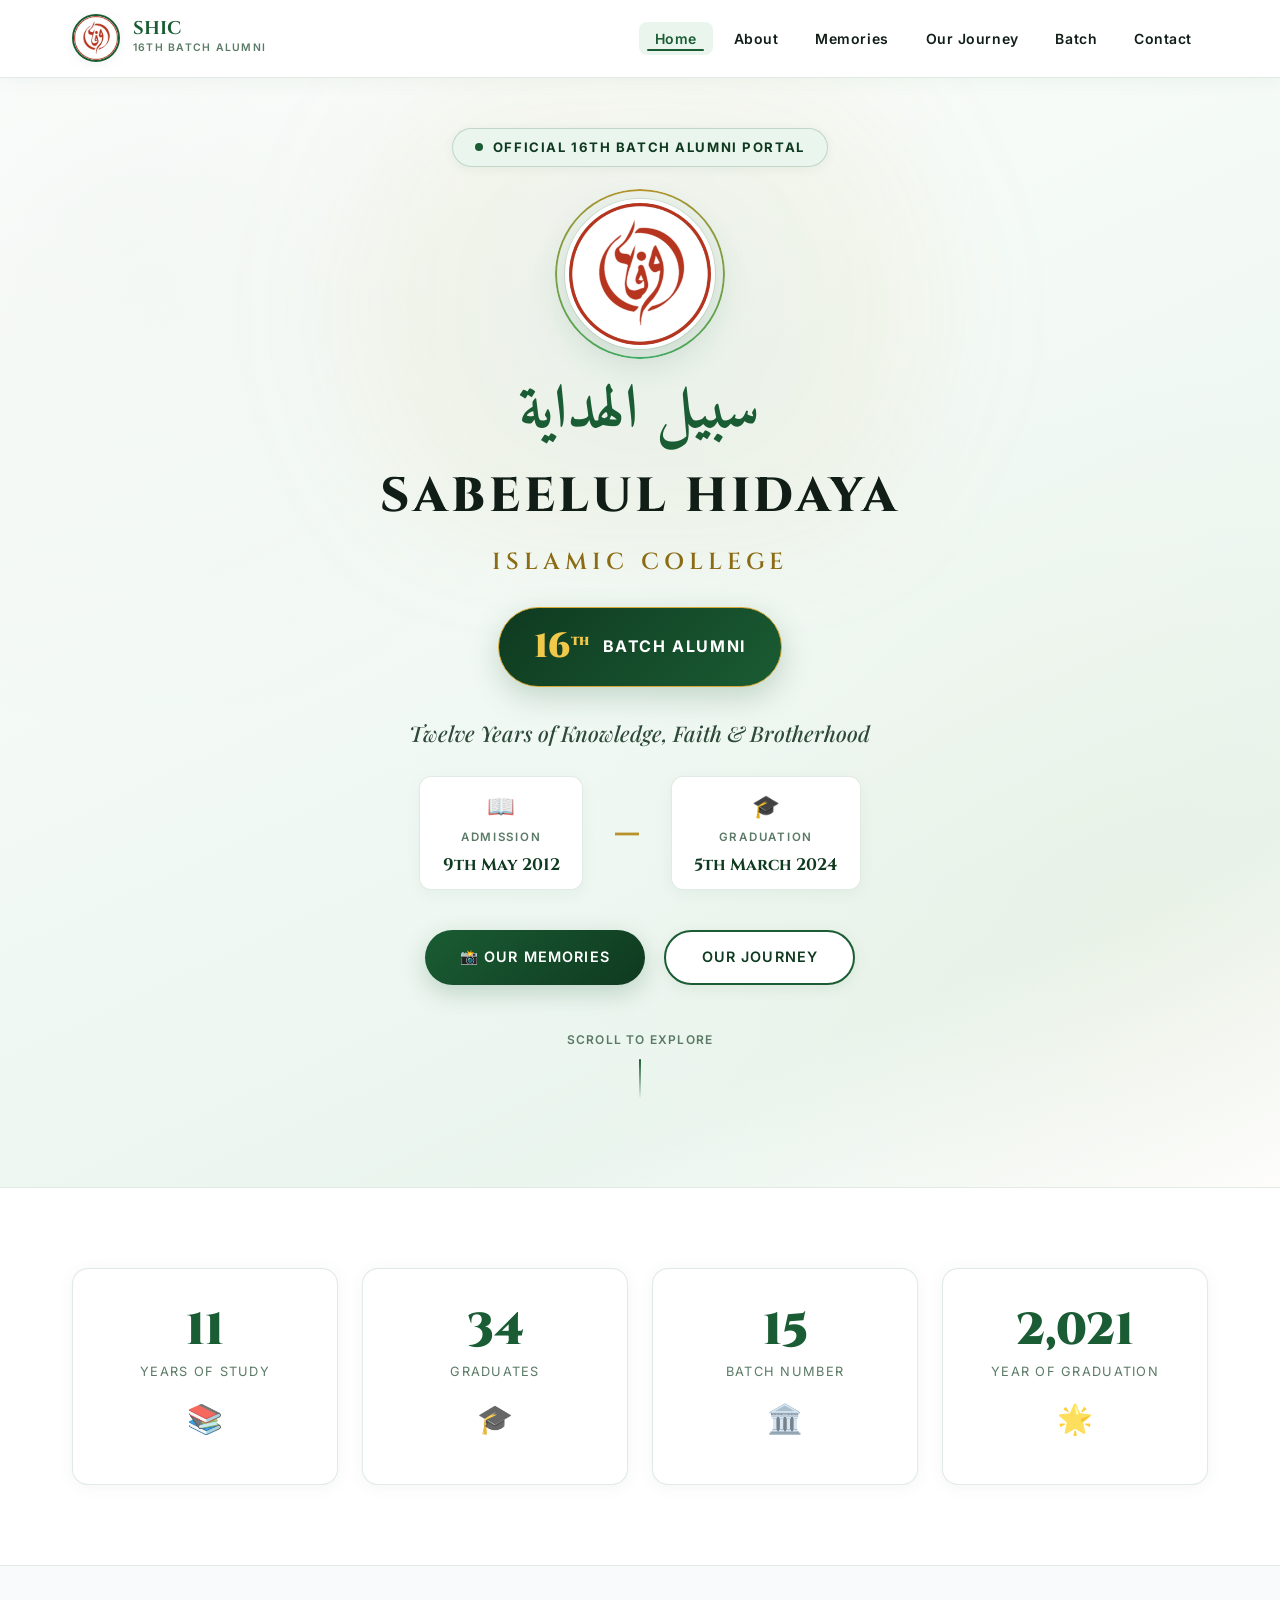
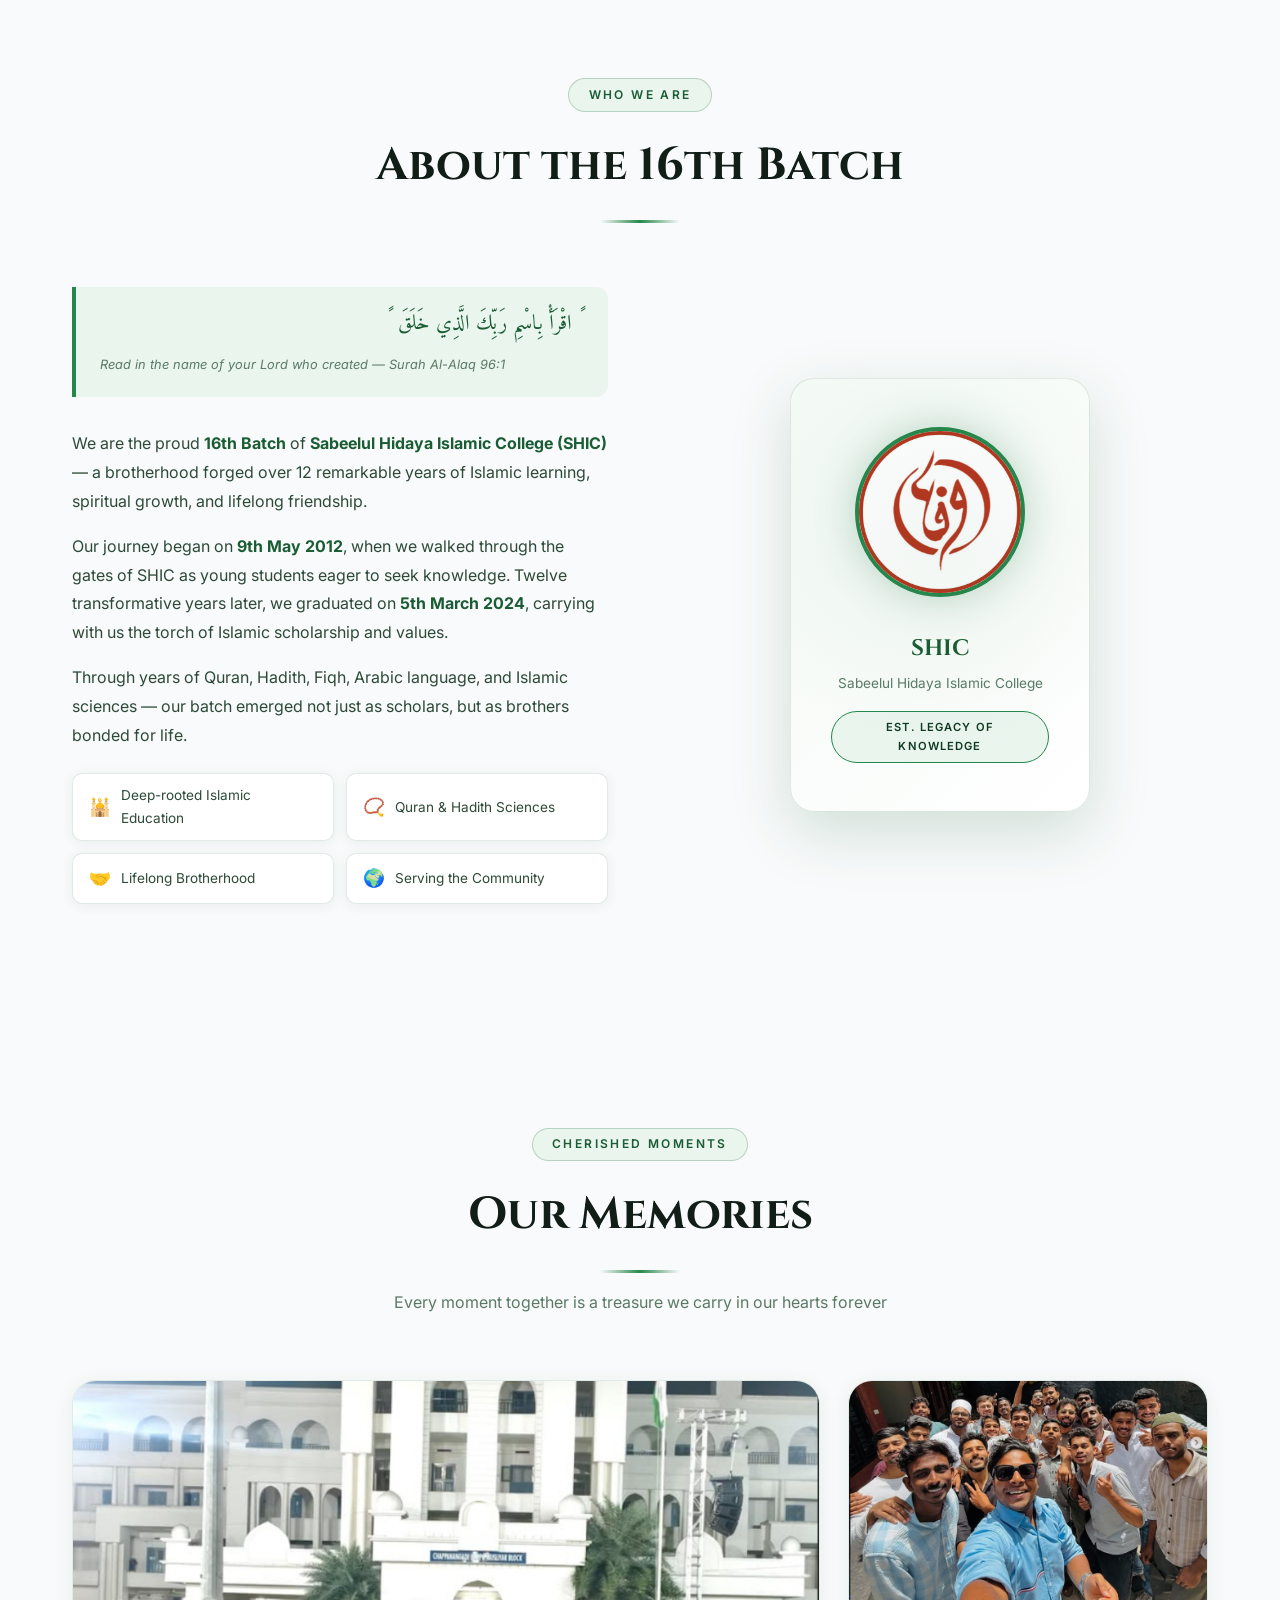
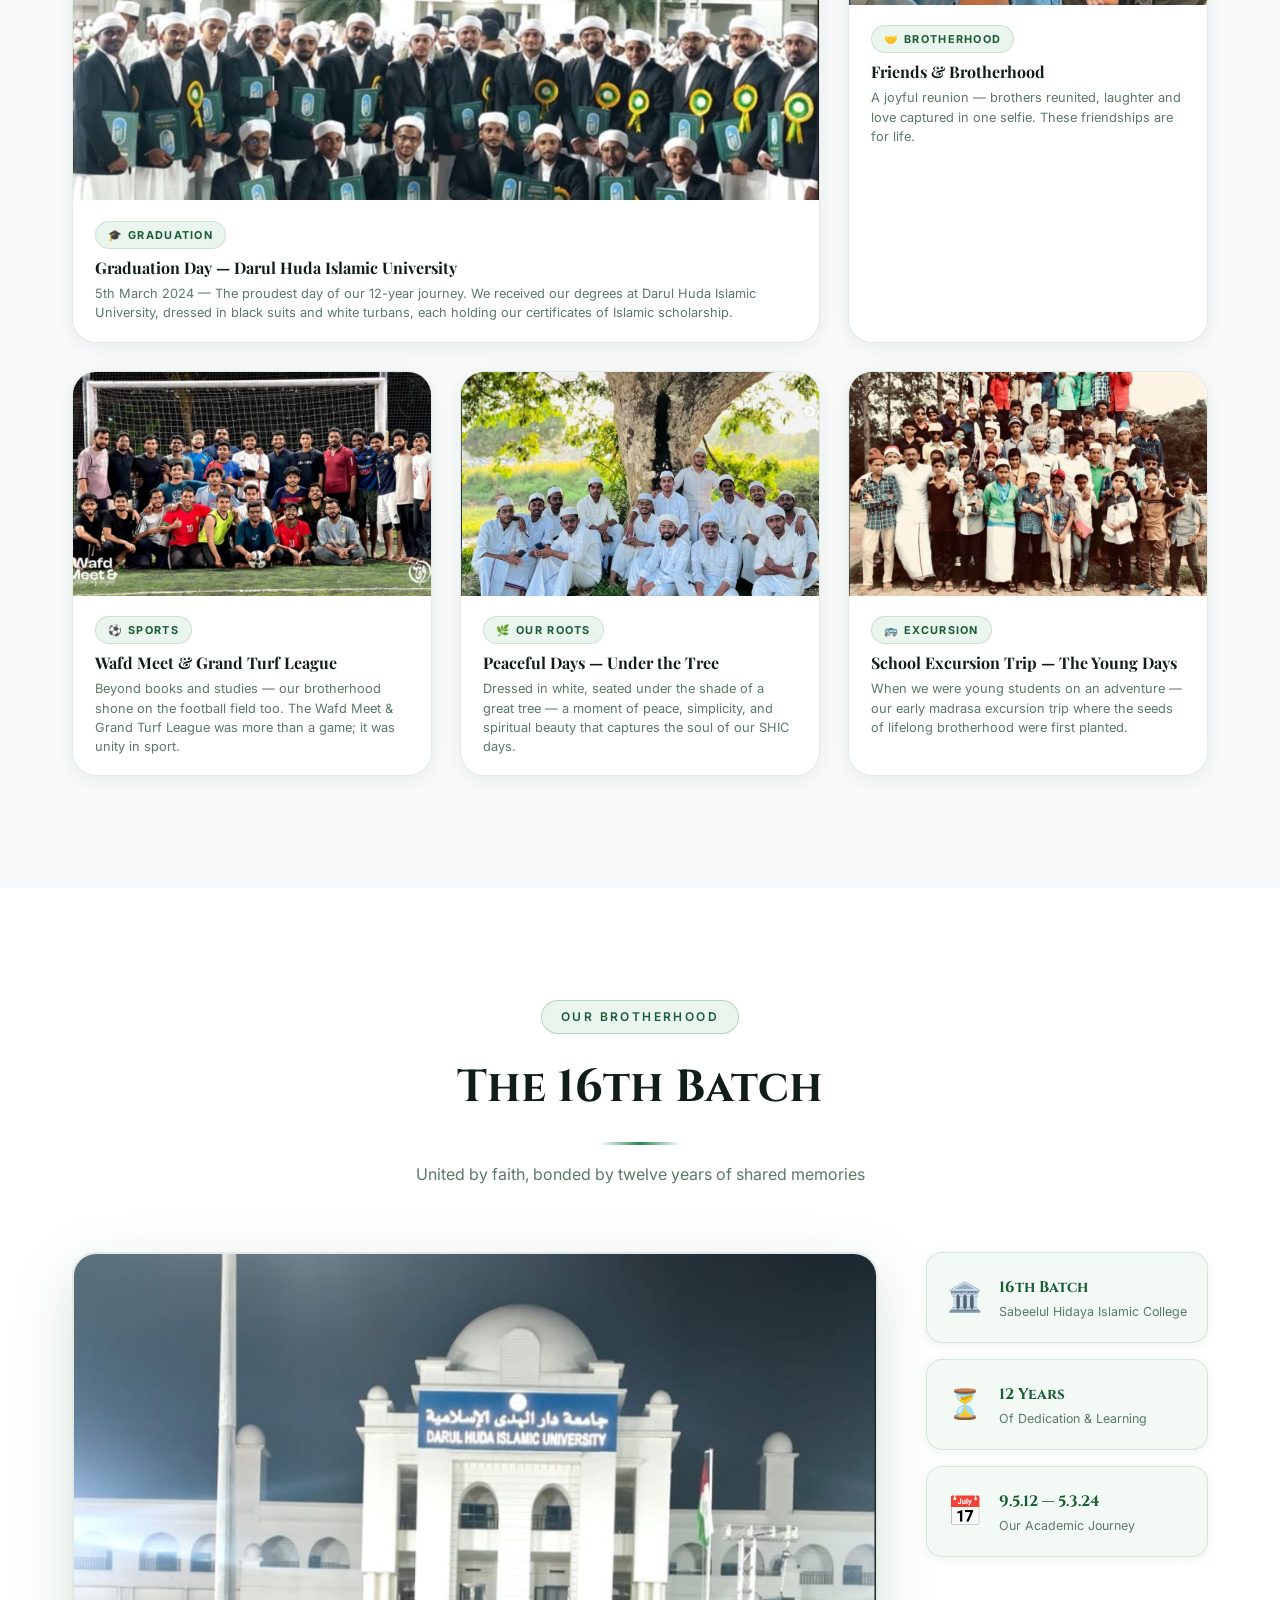
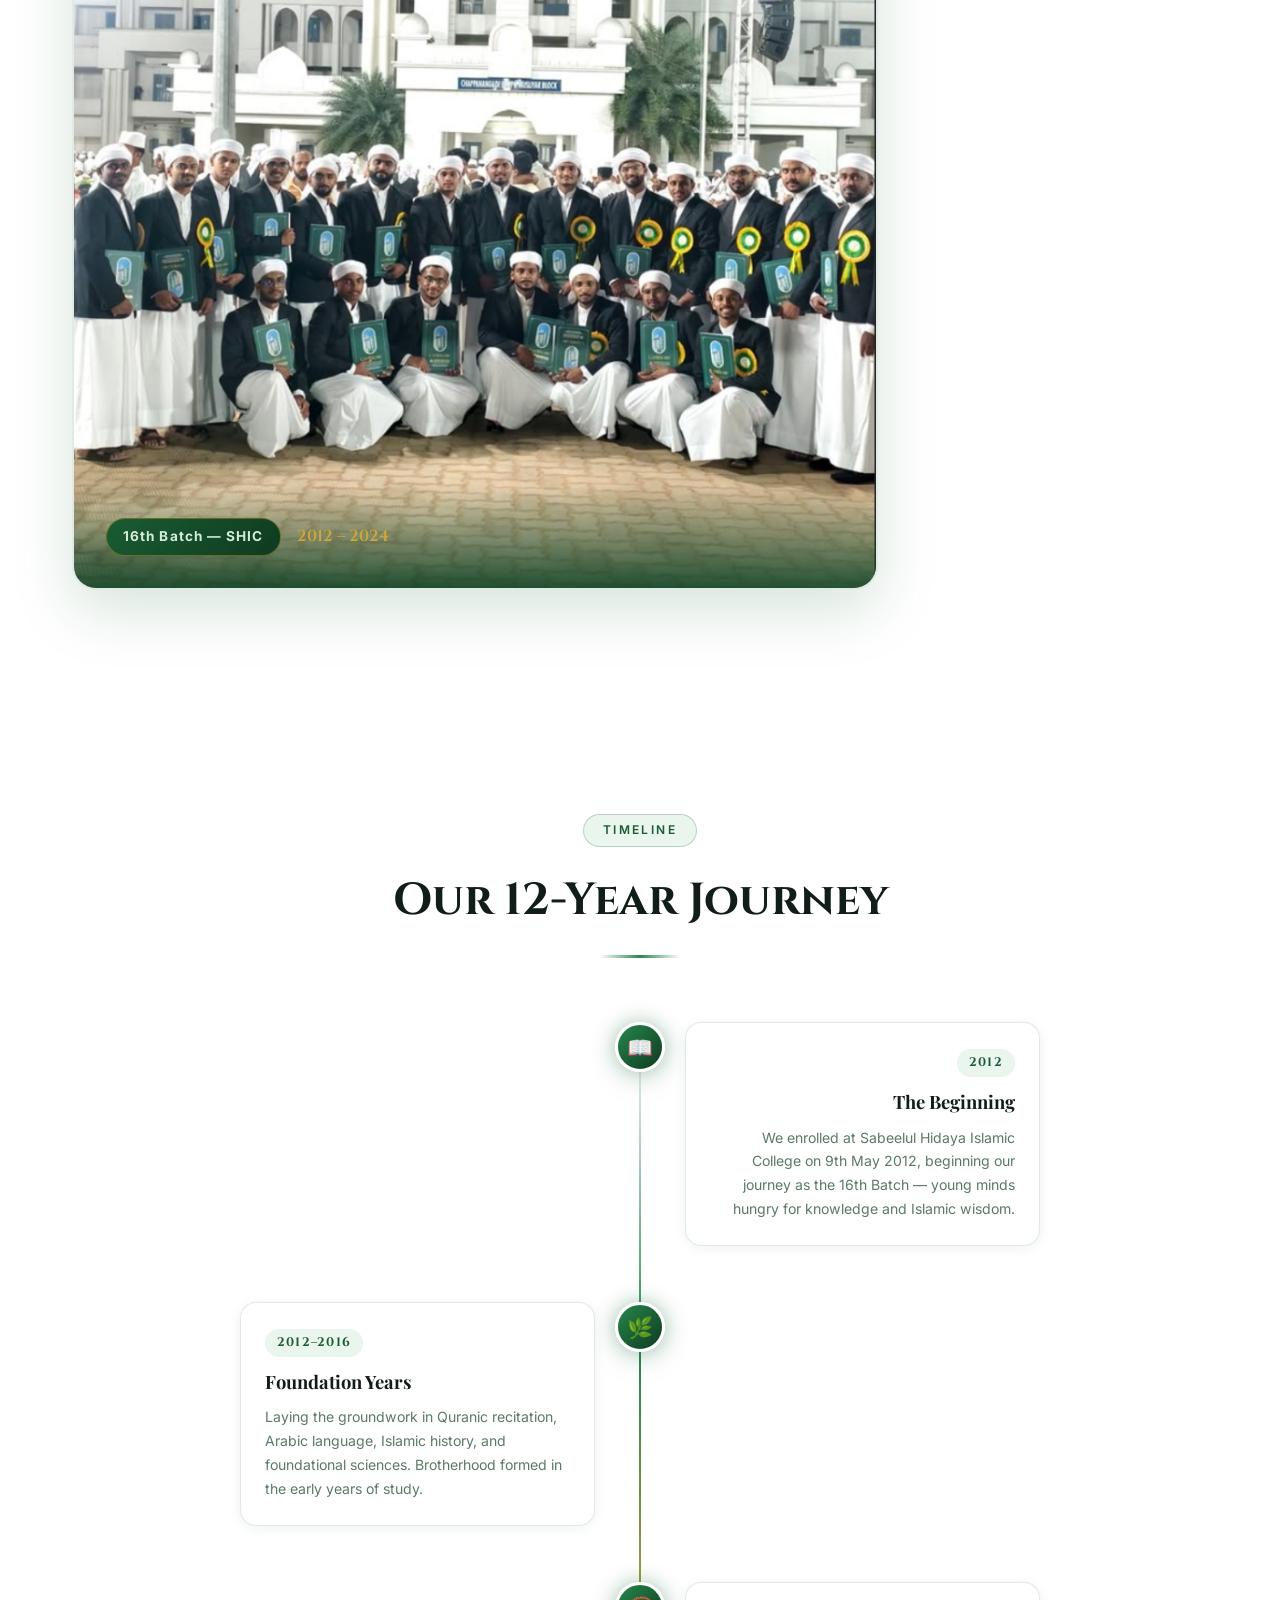
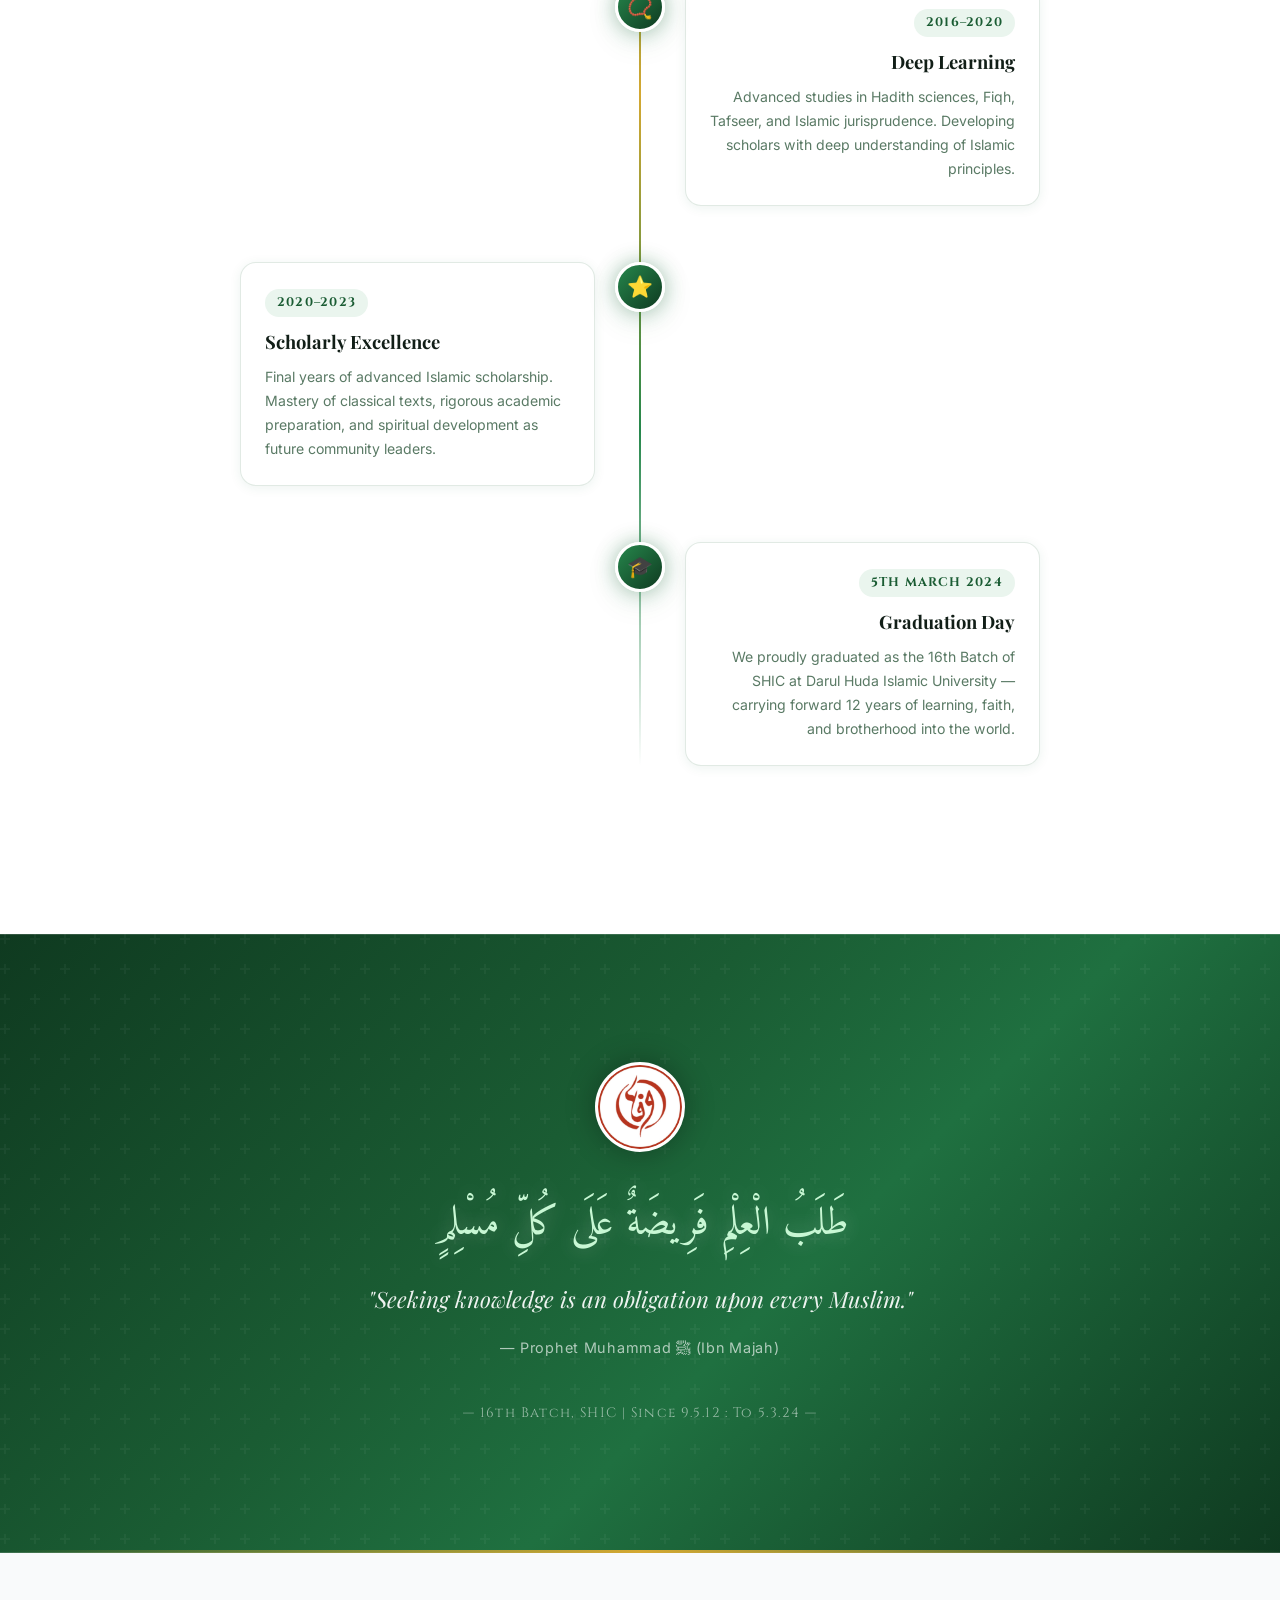
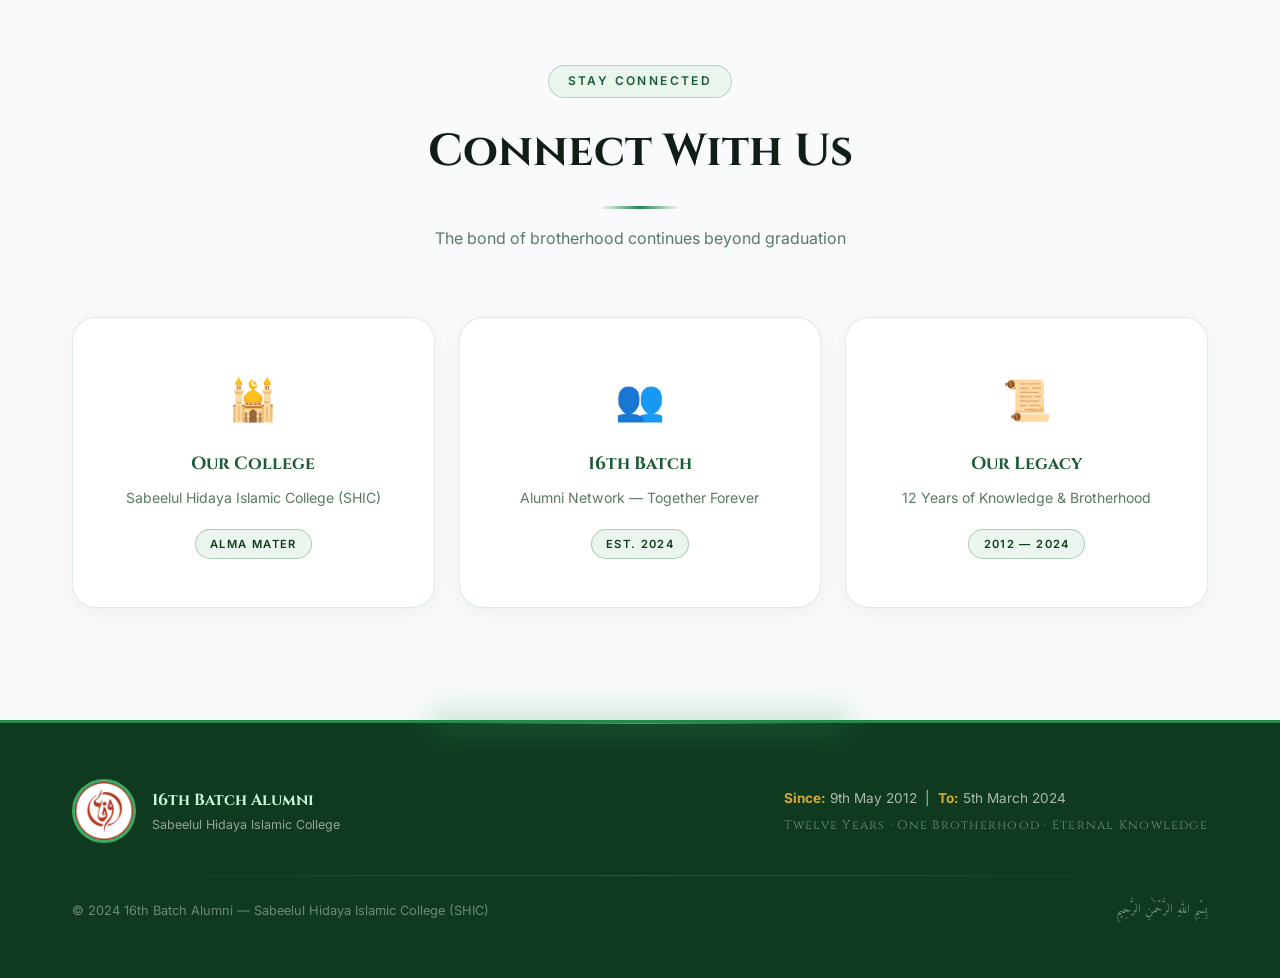
==== commit 4e7fd464: "new folder" ====
--- a/wafd/index.html
+++ b/wafd/index.html
@@ -44,18 +44,16 @@
     </div>
   </nav>
 
-  <!-- HERO SECTION — background = cover-photo.jpg (new graduation cover) -->
+  <!-- HERO SECTION — Executive White & Green Theme (No Cover Image) -->
   <section class="hero" id="home">
-    <div class="hero-bg-image"></div>
-    <div class="hero-bg-overlay"></div>
     <div class="hero-content">
       <div class="hero-badge animate-fade-up delay-1">
         <span class="badge-dot"></span>
-        Batch of 2024 — Graduated with Honours
+        Official 16th Batch Alumni Portal
       </div>
       <div class="logo-wrapper animate-fade-up delay-2">
         <div class="logo-glow-ring"></div>
-        <img src="batch-photo.jpg" alt="Sabeelul Hidaya Islamic College 16th Batch Logo" class="hero-logo" id="hero-logo" />
+        <img src="batch-photo.jpg" alt="Sabeelul Hidaya Islamic College 16th Batch Emblem" class="hero-logo" id="hero-logo" />
       </div>
       <h1 class="hero-title animate-fade-up delay-3">
         <span class="title-arabic">سبيل الهداية</span>
--- a/wafd/style.css
+++ b/wafd/style.css
@@ -106,21 +106,28 @@
 /* ==============================
    NAVBAR
    ============================== */
+/* ==============================
+   NAVBAR
+   ============================== */
 .navbar {
   position: fixed;
   top: 0; left: 0; right: 0;
   z-index: 1000;
-  padding: 1.1rem 0;
-  transition: var(--transition);
-  background: transparent;
+  padding: 0.9rem 0;
+  transition: var(--transition);
+  background: rgba(255, 255, 255, 0.94);
+  backdrop-filter: blur(20px);
+  -webkit-backdrop-filter: blur(20px);
+  border-bottom: 1px solid var(--border);
+  box-shadow: 0 2px 20px rgba(26, 92, 51, 0.05);
 }
 .navbar.scrolled {
-  background: rgba(255,255,255,0.97);
+  background: rgba(255, 255, 255, 0.98);
   backdrop-filter: blur(24px);
   -webkit-backdrop-filter: blur(24px);
-  border-bottom: 1px solid var(--border);
+  border-bottom: 1px solid var(--border-strong);
   padding: 0.6rem 0;
-  box-shadow: 0 2px 40px rgba(26,92,51,0.1);
+  box-shadow: 0 4px 30px rgba(26, 92, 51, 0.08);
 }
 .nav-container {
   max-width: 1200px;
@@ -154,51 +161,49 @@
 }
 .brand-title {
   font-family: 'Cinzel', serif;
-  font-size: 1.1rem;
+  font-size: 1.15rem;
   font-weight: 700;
   color: var(--green);
   line-height: 1;
 }
 .brand-sub {
-  font-size: 0.62rem;
+  font-size: 0.65rem;
   color: var(--text-muted);
-  letter-spacing: 0.1em;
+  letter-spacing: 0.12em;
   text-transform: uppercase;
+  font-weight: 600;
 }
 .navbar.scrolled .brand-title { color: var(--green); }
 
 .nav-links {
   display: flex;
   list-style: none;
-  gap: 0.2rem;
+  gap: 0.3rem;
 }
 .nav-link {
   text-decoration: none;
-  color: var(--white);
+  color: var(--text-dark);
   font-size: 0.875rem;
-  font-weight: 500;
+  font-weight: 600;
   letter-spacing: 0.04em;
   padding: 0.5rem 1rem;
   border-radius: 8px;
   transition: var(--transition);
   position: relative;
 }
-.navbar.scrolled .nav-link { color: var(--text-body); }
 .nav-link::after {
   content: '';
   position: absolute;
   bottom: 4px; left: 50%; right: 50%;
   height: 2px;
-  background: var(--green-light);
+  background: var(--green);
   border-radius: 1px;
   transition: var(--transition);
 }
 .nav-link:hover::after,
-.nav-link.active::after { left: 10%; right: 10%; }
+.nav-link.active::after { left: 12%; right: 12%; }
 .nav-link:hover,
-.nav-link.active { color: var(--green-lighter); }
-.navbar.scrolled .nav-link:hover,
-.navbar.scrolled .nav-link.active { color: var(--green); }
+.nav-link.active { color: var(--green); background: var(--green-pale); }
 
 .hamburger {
   display: none;
@@ -219,7 +224,7 @@
 }
 
 /* ==============================
-   HERO
+   HERO (Professional White & Green Theme - No Cover Image)
    ============================== */
 .hero {
   position: relative;
@@ -229,61 +234,60 @@
   justify-content: center;
   text-align: center;
   overflow: hidden;
-}
-.hero-bg-image {
+  background: linear-gradient(155deg, #ffffff 0%, #f4faf6 40%, #eaf5ee 80%, #ffffff 100%);
+  padding-top: 6rem;
+  padding-bottom: 3.5rem;
+}
+
+.hero::before {
+  content: '';
+  position: absolute;
+  top: 5%; left: 50%;
+  transform: translateX(-50%);
+  width: 900px; height: 500px;
+  background: radial-gradient(circle, rgba(26, 92, 51, 0.06) 0%, rgba(184, 146, 42, 0.06) 45%, transparent 70%);
+  filter: blur(50px);
+  pointer-events: none;
+  z-index: 0;
+}
+
+.hero::after {
+  content: '';
   position: absolute;
   inset: 0;
-  background-image: url('cover-photo.jpg');
-  background-size: cover;
-  background-position: center 30%;
-  background-repeat: no-repeat;
+  background-image: 
+    radial-gradient(circle at 10% 20%, rgba(26, 92, 51, 0.03) 0%, transparent 35%),
+    radial-gradient(circle at 90% 80%, rgba(184, 146, 42, 0.04) 0%, transparent 40%);
+  pointer-events: none;
   z-index: 0;
-  transform-origin: center;
-  animation: hero-zoom 20s ease-in-out infinite alternate;
-}
-@keyframes hero-zoom {
-  from { transform: scale(1); }
-  to   { transform: scale(1.04); }
-}
-.hero-bg-overlay {
-  position: absolute;
-  inset: 0;
-  background:
-    linear-gradient(to bottom,
-      rgba(10, 30, 15, 0.55) 0%,
-      rgba(15, 58, 32, 0.45) 35%,
-      rgba(10, 25, 15, 0.78) 75%,
-      rgba(8, 20, 12, 0.92) 100%
-    );
-  z-index: 1;
-}
+}
+
 .hero-content {
   position: relative;
   z-index: 2;
   max-width: 860px;
   padding: 2rem;
-  padding-top: 7rem;
 }
 .hero-badge {
   display: inline-flex;
   align-items: center;
-  gap: 0.5rem;
-  background: rgba(255,255,255,0.15);
-  border: 1px solid rgba(255,255,255,0.35);
-  color: #d4edda;
-  font-size: 0.8rem;
-  font-weight: 600;
+  gap: 0.6rem;
+  background: var(--green-pale);
+  border: 1px solid rgba(26, 92, 51, 0.2);
+  color: var(--green-dark);
+  font-size: 0.82rem;
+  font-weight: 700;
   letter-spacing: 0.12em;
   text-transform: uppercase;
-  padding: 0.4rem 1.2rem;
+  padding: 0.45rem 1.4rem;
   border-radius: 50px;
   margin-bottom: 2rem;
-  backdrop-filter: blur(8px);
+  box-shadow: 0 2px 12px rgba(26, 92, 51, 0.06);
 }
 .badge-dot {
-  width: 7px;
-  height: 7px;
-  background: #5aff8a;
+  width: 8px;
+  height: 8px;
+  background: var(--green);
   border-radius: 50%;
   animation: pulse-dot 1.5s ease-in-out infinite;
 }
@@ -292,112 +296,112 @@
   50%       { opacity: 0.4; transform: scale(1.4); }
 }
 
-/* Logo in hero — now uses batch-photo.jpg */
+/* Logo in hero — uses batch-photo.jpg */
 .logo-wrapper {
   position: relative;
-  width: 160px;
-  height: 160px;
-  margin: 0 auto 2rem;
+  width: 150px;
+  height: 150px;
+  margin: 0 auto 1.8rem;
 }
 .logo-glow-ring {
   position: absolute;
-  inset: -12px;
+  inset: -10px;
   border-radius: 50%;
   border: 2px solid transparent;
-  background: conic-gradient(from 0deg, var(--gold-light), var(--green-lighter), var(--gold-light)) border-box;
+  background: conic-gradient(from 0deg, var(--gold), var(--green-lighter), var(--gold)) border-box;
   -webkit-mask: linear-gradient(#fff 0 0) padding-box, linear-gradient(#fff 0 0);
   mask: linear-gradient(#fff 0 0) padding-box, linear-gradient(#fff 0 0);
   -webkit-mask-composite: destination-out;
   mask-composite: exclude;
-  animation: spin-ring 8s linear infinite;
-  box-shadow: 0 0 40px rgba(45, 155, 85, 0.5);
+  animation: spin-ring 10s linear infinite;
+  box-shadow: 0 0 25px rgba(26, 92, 51, 0.15);
 }
 @keyframes spin-ring {
   from { transform: rotate(0deg); }
   to   { transform: rotate(360deg); }
 }
 .hero-logo {
-  width: 160px;
-  height: 160px;
+  width: 150px;
+  height: 150px;
   object-fit: cover;
   border-radius: 50%;
-  background: white;
-  border: 4px solid rgba(255,255,255,0.9);
-  box-shadow: 0 0 60px rgba(45,155,85,0.5), 0 0 120px rgba(184,134,11,0.3);
-  animation: logo-breathe 4s ease-in-out infinite;
-}
-@keyframes logo-breathe {
-  0%, 100% { box-shadow: 0 0 60px rgba(45,155,85,0.5), 0 0 120px rgba(184,134,11,0.3); }
-  50%       { box-shadow: 0 0 80px rgba(45,155,85,0.7), 0 0 160px rgba(184,134,11,0.45); }
+  background: var(--white);
+  border: 4px solid var(--white);
+  box-shadow: 0 12px 36px rgba(26, 92, 51, 0.16), 0 0 0 1px rgba(26, 92, 51, 0.12);
+  transition: transform 0.4s ease;
+}
+.hero-logo:hover {
+  transform: scale(1.05);
 }
 
 .hero-title {
   display: flex;
   flex-direction: column;
   align-items: center;
-  gap: 0.3rem;
+  gap: 0.35rem;
   margin-bottom: 1.5rem;
 }
 .title-arabic {
   font-family: 'Amiri', serif;
-  font-size: clamp(2rem, 5vw, 3.5rem);
-  color: #c8f7d4;
-  text-shadow: 0 0 30px rgba(45,155,85,0.6);
+  font-size: clamp(2.2rem, 5.5vw, 3.8rem);
+  color: var(--green);
   direction: rtl;
+  font-weight: 700;
+  line-height: 1.2;
 }
 .title-main {
   font-family: 'Cinzel', serif;
-  font-size: clamp(1.6rem, 4vw, 2.8rem);
-  font-weight: 700;
-  color: var(--white);
+  font-size: clamp(1.8rem, 4.5vw, 3rem);
+  font-weight: 800;
+  color: var(--text-dark);
   text-transform: uppercase;
   letter-spacing: 0.08em;
-  text-shadow: 0 2px 20px rgba(0,0,0,0.4);
 }
 .title-sub {
   font-family: 'Cinzel', serif;
-  font-size: clamp(1rem, 2.5vw, 1.5rem);
-  font-weight: 400;
-  color: rgba(255,255,255,0.82);
-  letter-spacing: 0.2em;
+  font-size: clamp(1.05rem, 2.5vw, 1.45rem);
+  font-weight: 600;
+  color: var(--gold-dark);
+  letter-spacing: 0.22em;
   text-transform: uppercase;
 }
 
 .hero-batch-badge {
   display: inline-flex;
   align-items: center;
-  gap: 0.75rem;
-  background: linear-gradient(135deg, var(--green) 0%, var(--green-dark) 100%);
-  border: 1px solid rgba(212,160,23,0.5);
+  gap: 0.85rem;
+  background: linear-gradient(135deg, var(--green-dark) 0%, var(--green) 100%);
+  border: 1px solid var(--gold-light);
   border-radius: 50px;
-  padding: 0.6rem 2rem;
-  margin-bottom: 1.5rem;
-  box-shadow: 0 8px 32px rgba(27,107,58,0.5);
+  padding: 0.65rem 2.2rem;
+  margin-bottom: 1.8rem;
+  box-shadow: 0 10px 30px rgba(26, 92, 51, 0.22);
 }
 .batch-number {
   font-family: 'Cinzel', serif;
-  font-size: 2rem;
+  font-size: 2.1rem;
   font-weight: 900;
-  color: var(--gold-light);
+  color: var(--gold-shine);
 }
 .batch-number sup {
-  font-size: 0.8rem;
+  font-size: 0.85rem;
   vertical-align: super;
 }
 .batch-label {
-  font-size: 0.95rem;
-  font-weight: 600;
-  color: #d4edda;
-  letter-spacing: 0.08em;
+  font-size: 1rem;
+  font-weight: 700;
+  color: var(--white);
+  letter-spacing: 0.1em;
   text-transform: uppercase;
 }
 
 .tagline-text {
   font-family: 'Playfair Display', serif;
-  font-size: clamp(1rem, 2.5vw, 1.3rem);
-  color: rgba(255,255,255,0.85);
+  font-size: clamp(1.05rem, 2.5vw, 1.35rem);
+  color: var(--text-body);
   font-style: italic;
   margin-bottom: 1.5rem;
+  font-weight: 500;
 }
 .hero-dates {
   display: flex;
@@ -412,31 +416,38 @@
   flex-direction: column;
   align-items: center;
   gap: 0.2rem;
-}
-.date-icon { font-size: 1.5rem; }
+  background: var(--white);
+  padding: 0.6rem 1.4rem;
+  border-radius: 12px;
+  border: 1px solid var(--border);
+  box-shadow: 0 4px 15px rgba(26, 92, 51, 0.05);
+}
+.date-icon { font-size: 1.4rem; }
 .date-label {
-  font-size: 0.7rem;
+  font-size: 0.72rem;
   letter-spacing: 0.15em;
   text-transform: uppercase;
-  color: rgba(255,255,255,0.65);
+  color: var(--text-muted);
+  font-weight: 600;
 }
 .date-value {
   font-family: 'Cinzel', serif;
-  font-size: 1rem;
-  font-weight: 600;
-  color: #c8f7d4;
+  font-size: 1.05rem;
+  font-weight: 700;
+  color: var(--green-dark);
 }
 .date-divider {
   font-size: 1.5rem;
-  color: rgba(255,255,255,0.4);
+  color: var(--gold);
+  font-weight: 700;
 }
 
 .hero-actions {
   display: flex;
-  gap: 1rem;
+  gap: 1.2rem;
   justify-content: center;
   flex-wrap: wrap;
-  margin-bottom: 3rem;
+  margin-bottom: 2.8rem;
 }
 .btn {
   display: inline-flex;
@@ -454,24 +465,24 @@
   transition: var(--transition);
 }
 .btn-primary {
-  background: linear-gradient(135deg, var(--green-light) 0%, var(--green-dark) 100%);
+  background: linear-gradient(135deg, var(--green) 0%, var(--green-dark) 100%);
   color: var(--white);
-  box-shadow: 0 8px 32px rgba(27,107,58,0.4);
+  box-shadow: 0 8px 24px rgba(26, 92, 51, 0.22);
 }
 .btn-primary:hover {
-  transform: translateY(-3px);
-  box-shadow: 0 16px 48px rgba(27,107,58,0.55);
+  transform: translateY(-2px);
+  box-shadow: 0 12px 32px rgba(26, 92, 51, 0.32);
 }
 .btn-outline {
-  background: rgba(255,255,255,0.15);
+  background: var(--white);
+  color: var(--green-dark);
+  border: 2px solid var(--green);
+  box-shadow: 0 4px 15px rgba(26, 92, 51, 0.08);
+}
+.btn-outline:hover {
+  background: var(--green);
   color: var(--white);
-  border: 2px solid rgba(255,255,255,0.55);
-  backdrop-filter: blur(8px);
-}
-.btn-outline:hover {
-  background: rgba(255,255,255,0.25);
-  border-color: white;
-  transform: translateY(-3px);
+  transform: translateY(-2px);
 }
 
 .hero-scroll {
@@ -479,16 +490,18 @@
   flex-direction: column;
   align-items: center;
   gap: 0.5rem;
-  color: rgba(255,255,255,0.6);
+  color: var(--text-muted);
   font-size: 0.75rem;
   letter-spacing: 0.1em;
   text-transform: uppercase;
+  font-weight: 600;
 }
 .scroll-line {
-  width: 1px;
-  height: 50px;
-  background: linear-gradient(to bottom, rgba(255,255,255,0.6), transparent);
+  width: 2px;
+  height: 40px;
+  background: linear-gradient(to bottom, var(--green), transparent);
   animation: scroll-line 2s ease-in-out infinite;
+  border-radius: 1px;
 }
 @keyframes scroll-line {
   0%, 100% { opacity: 0.3; transform: scaleY(1); }
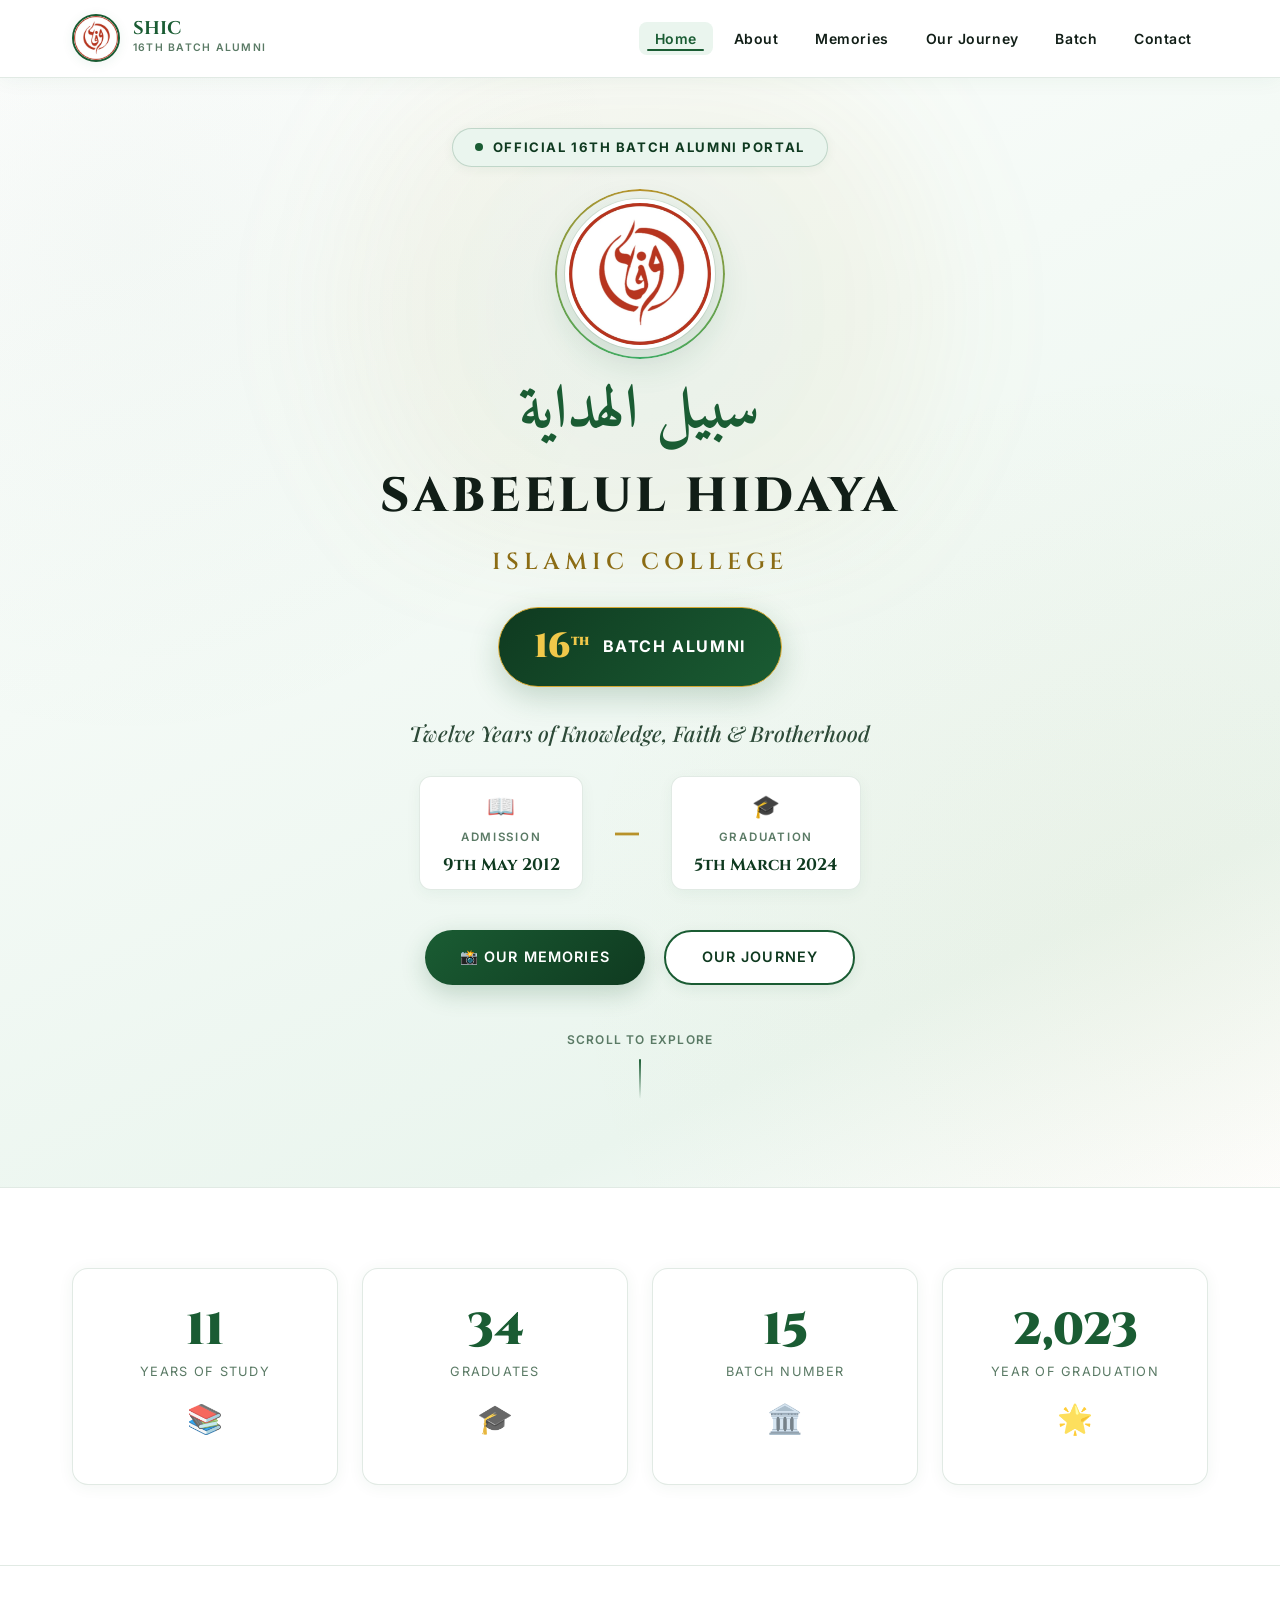
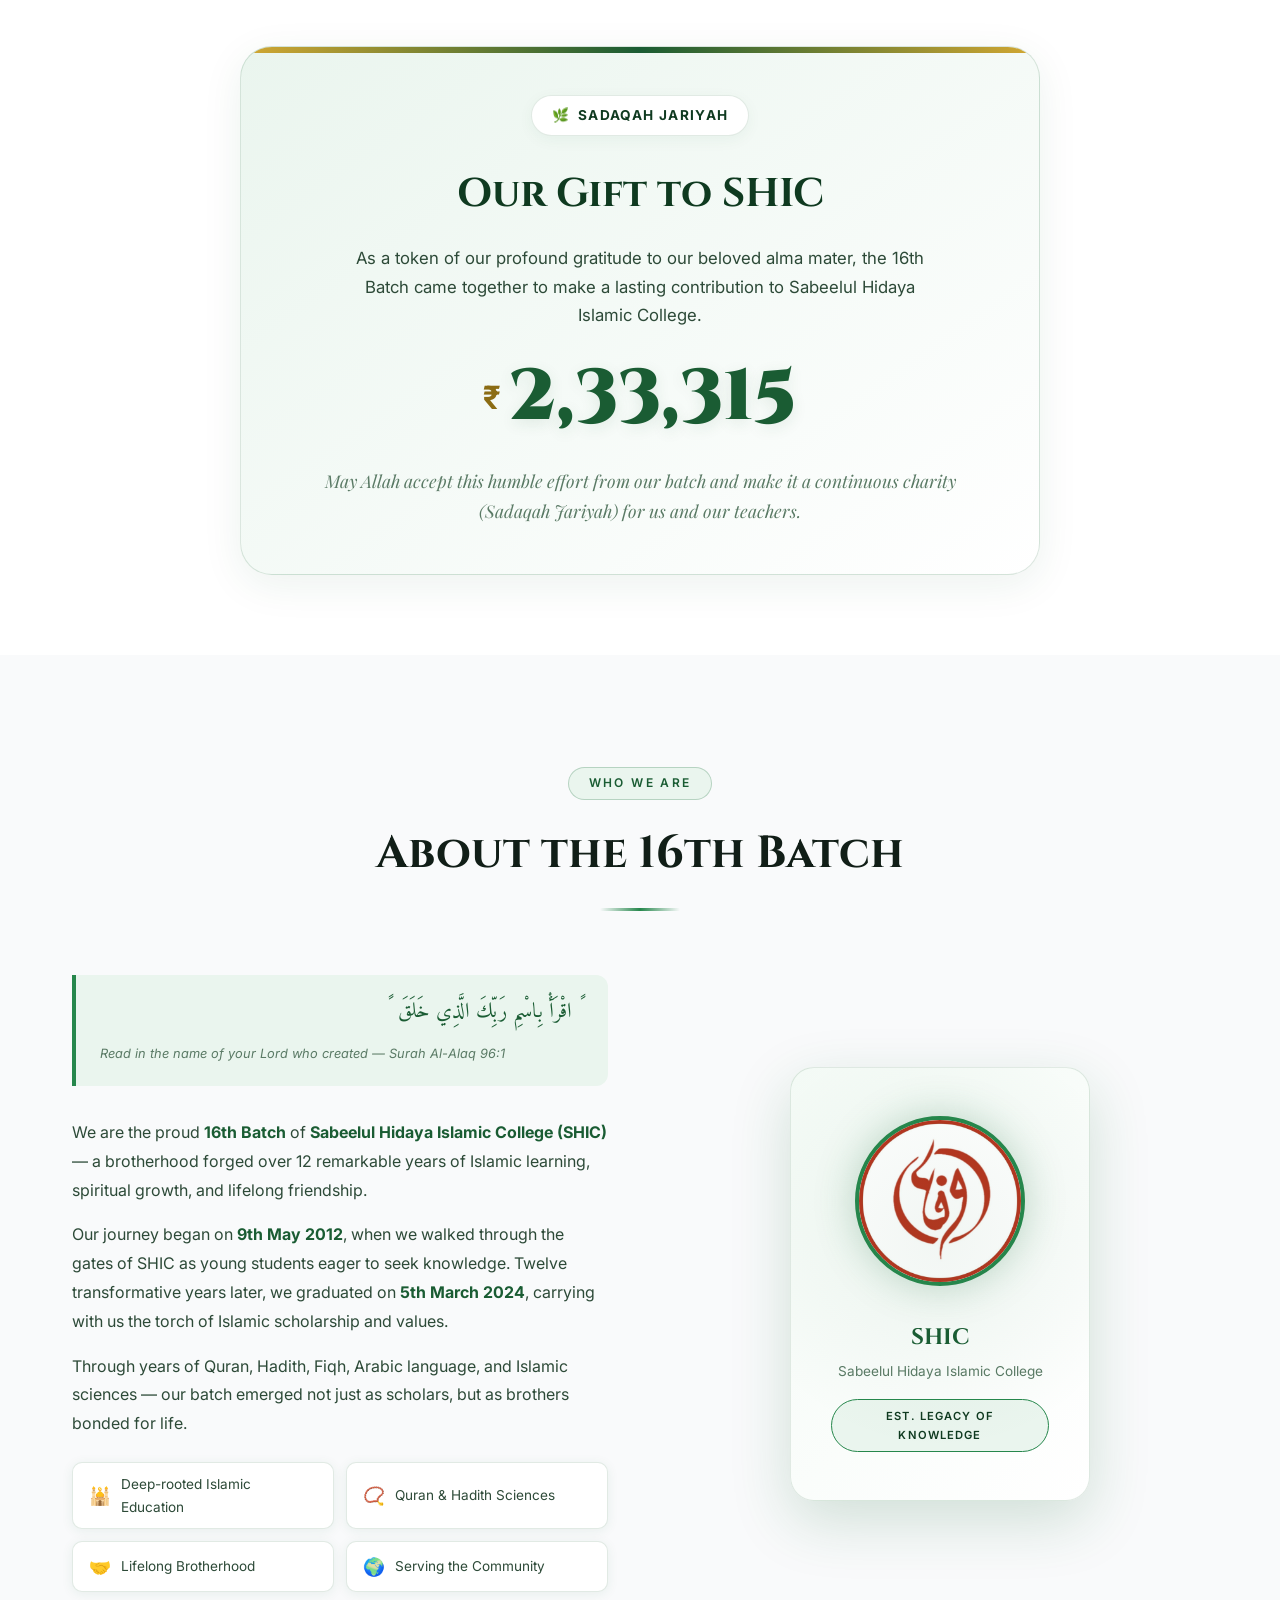
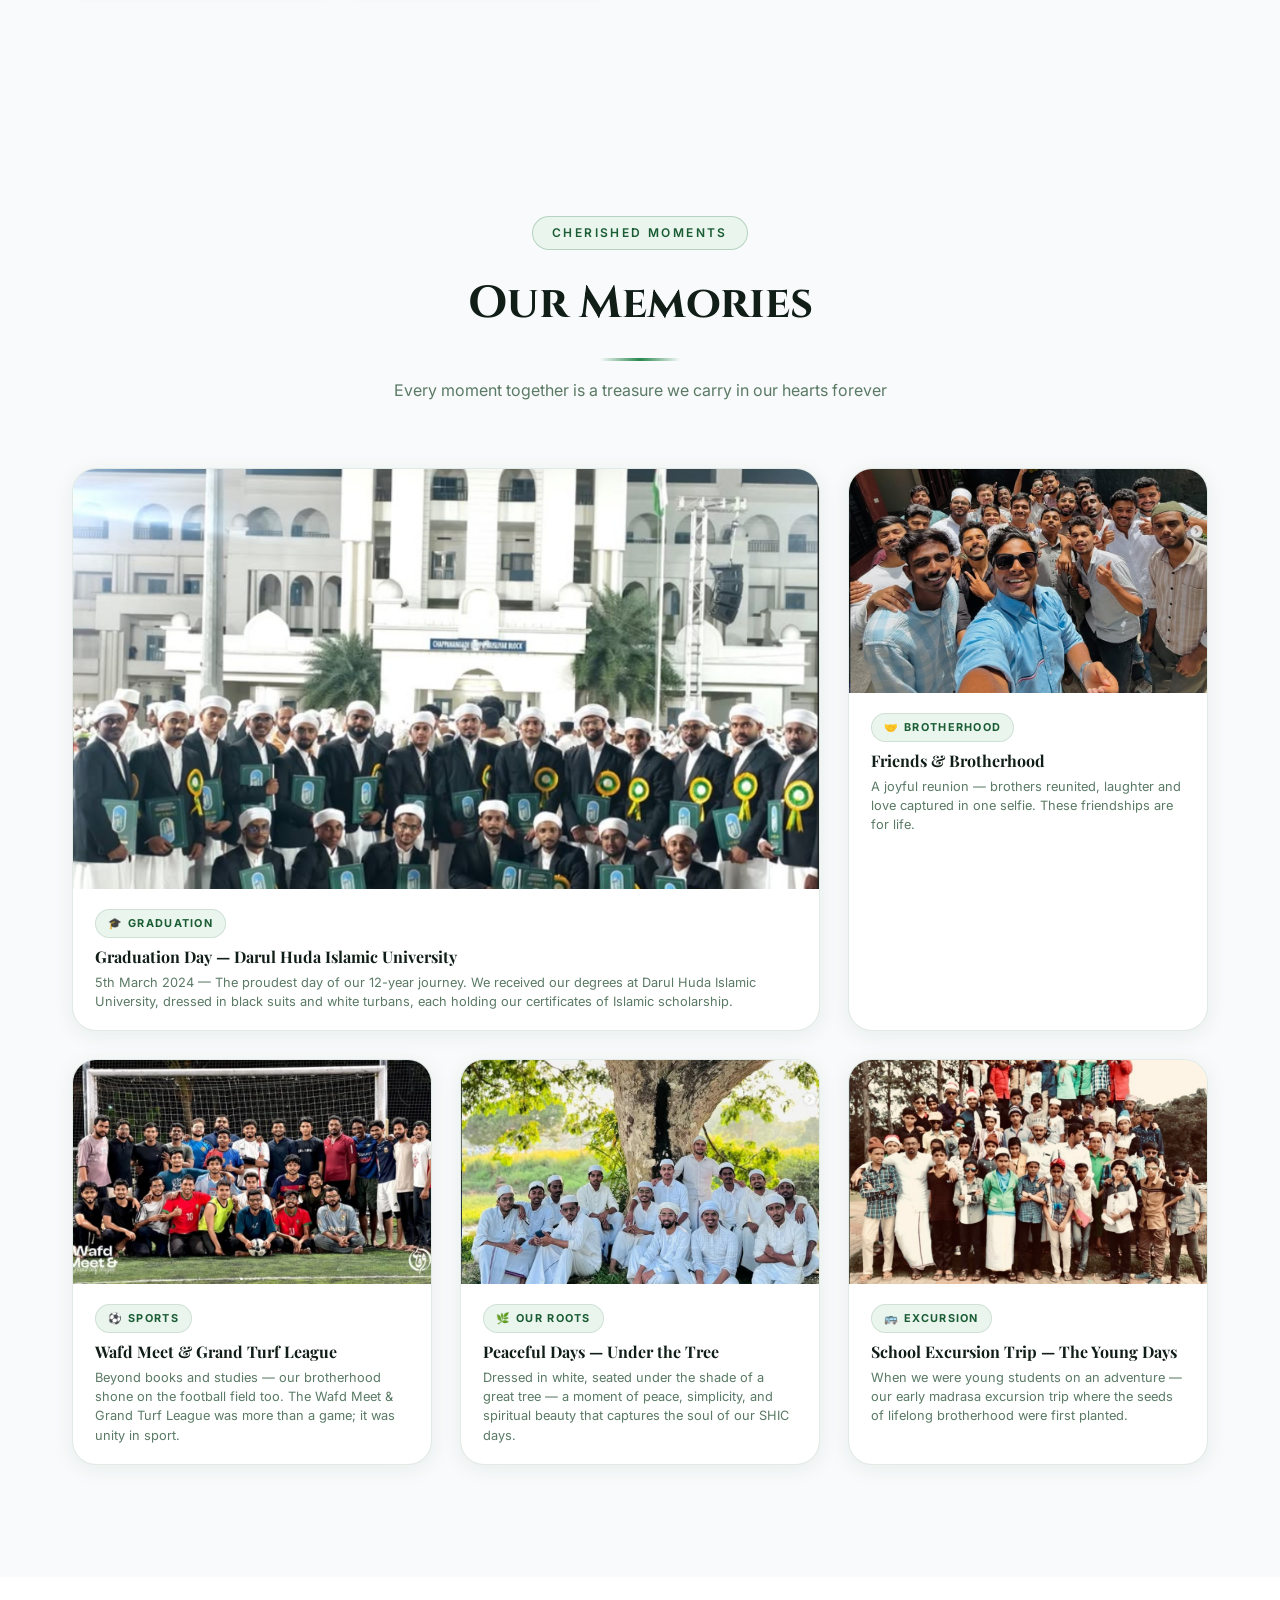
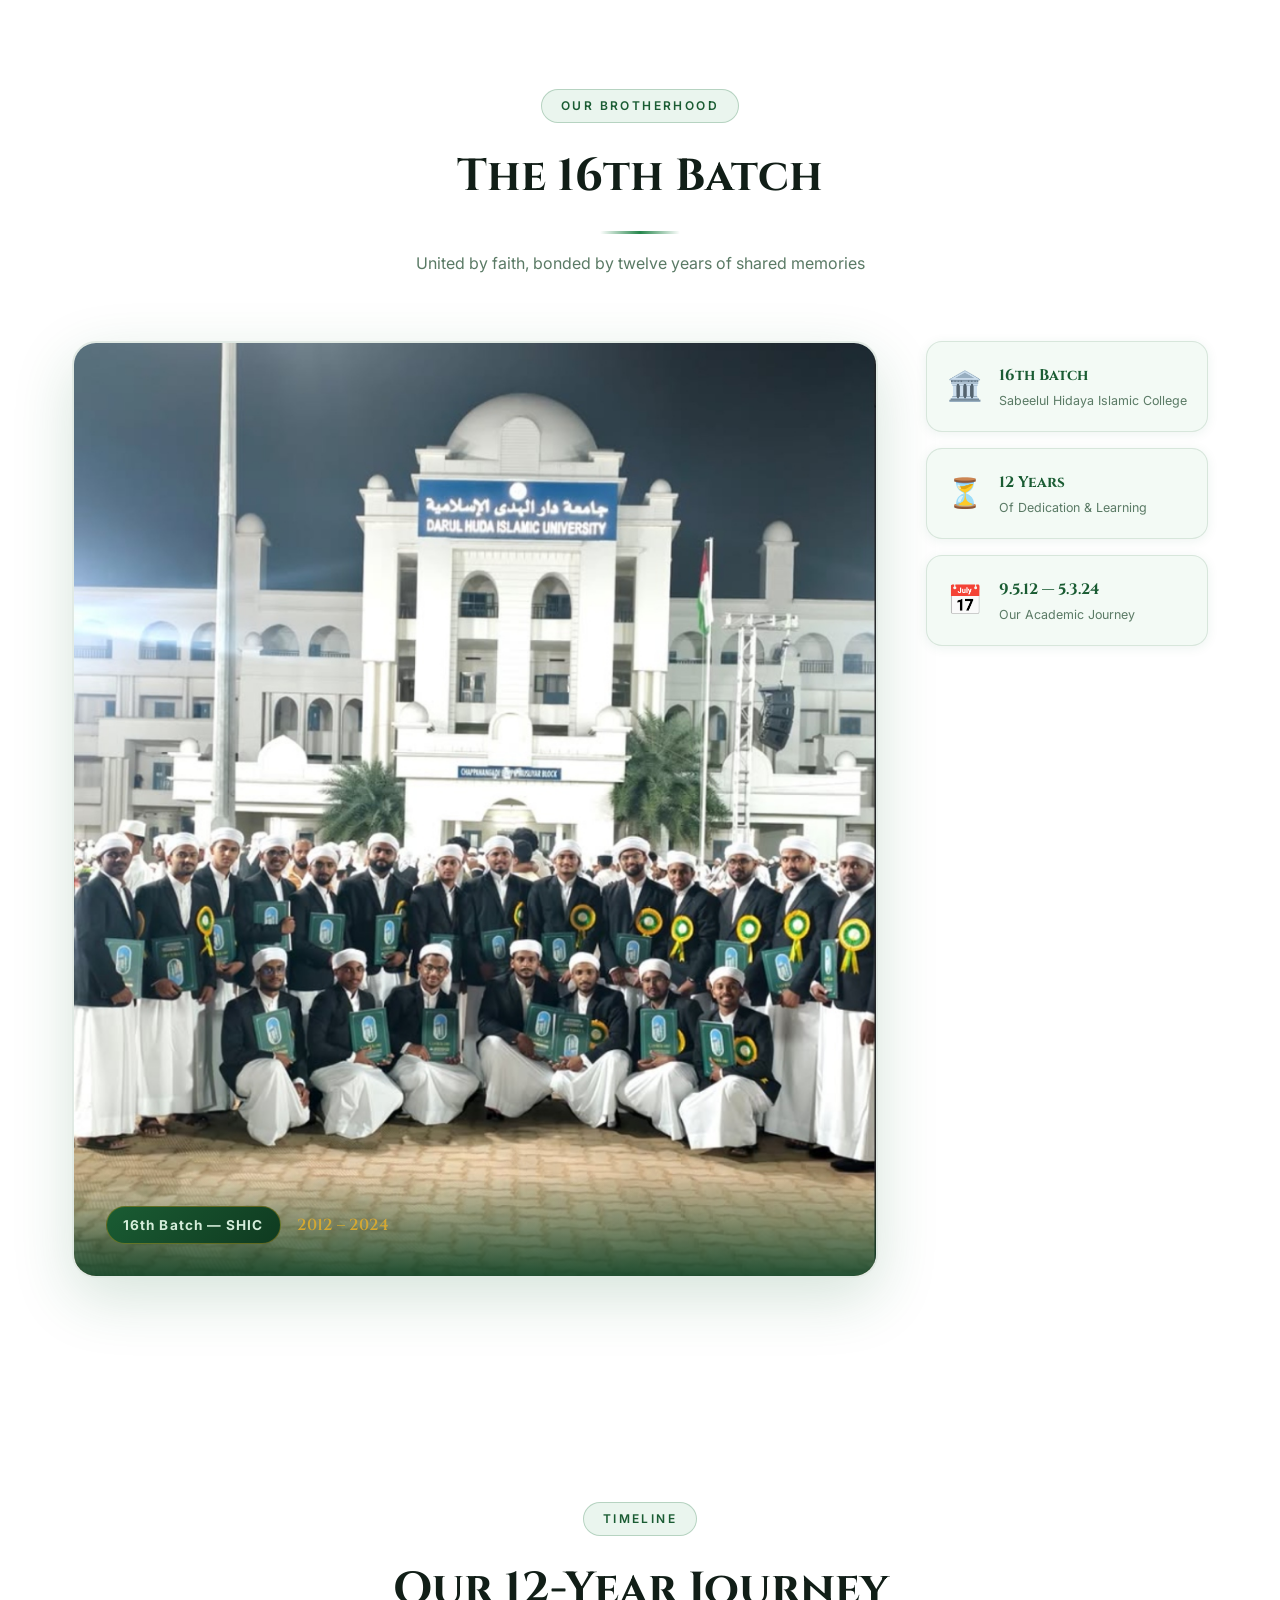
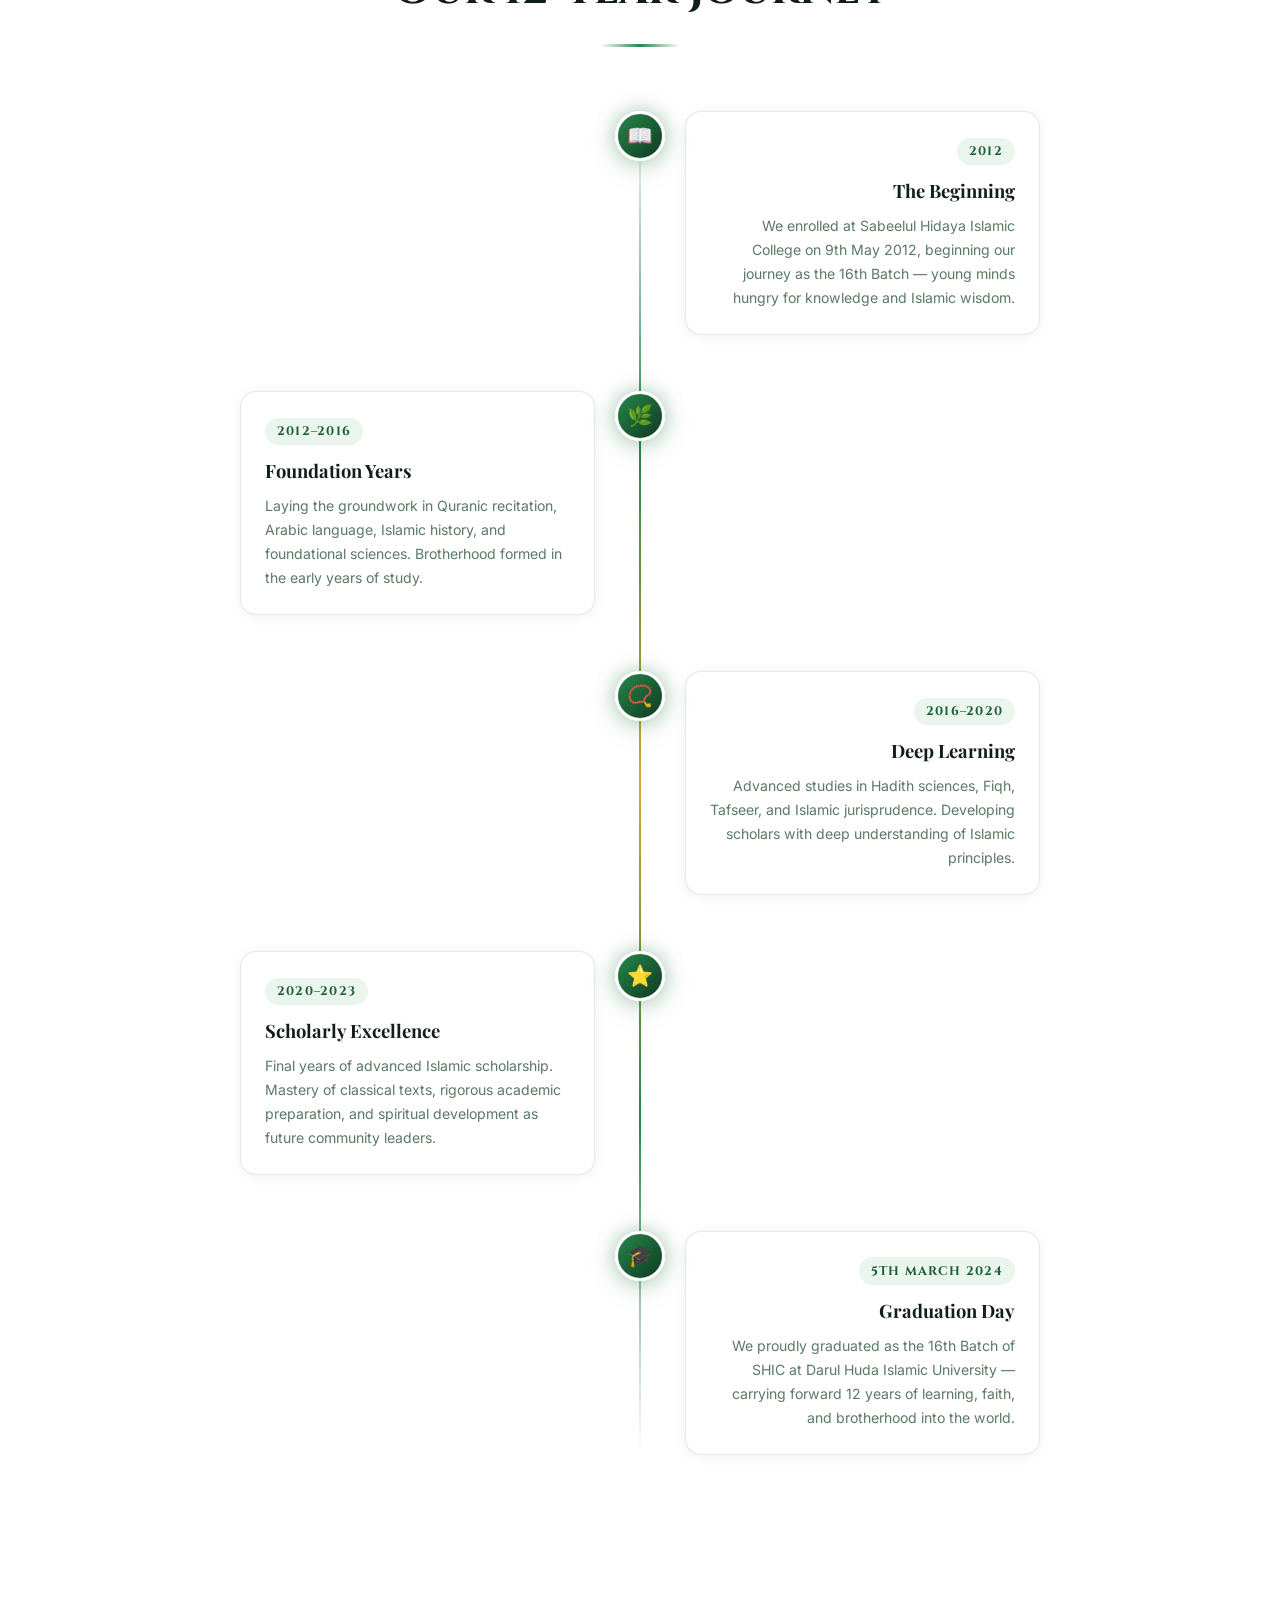
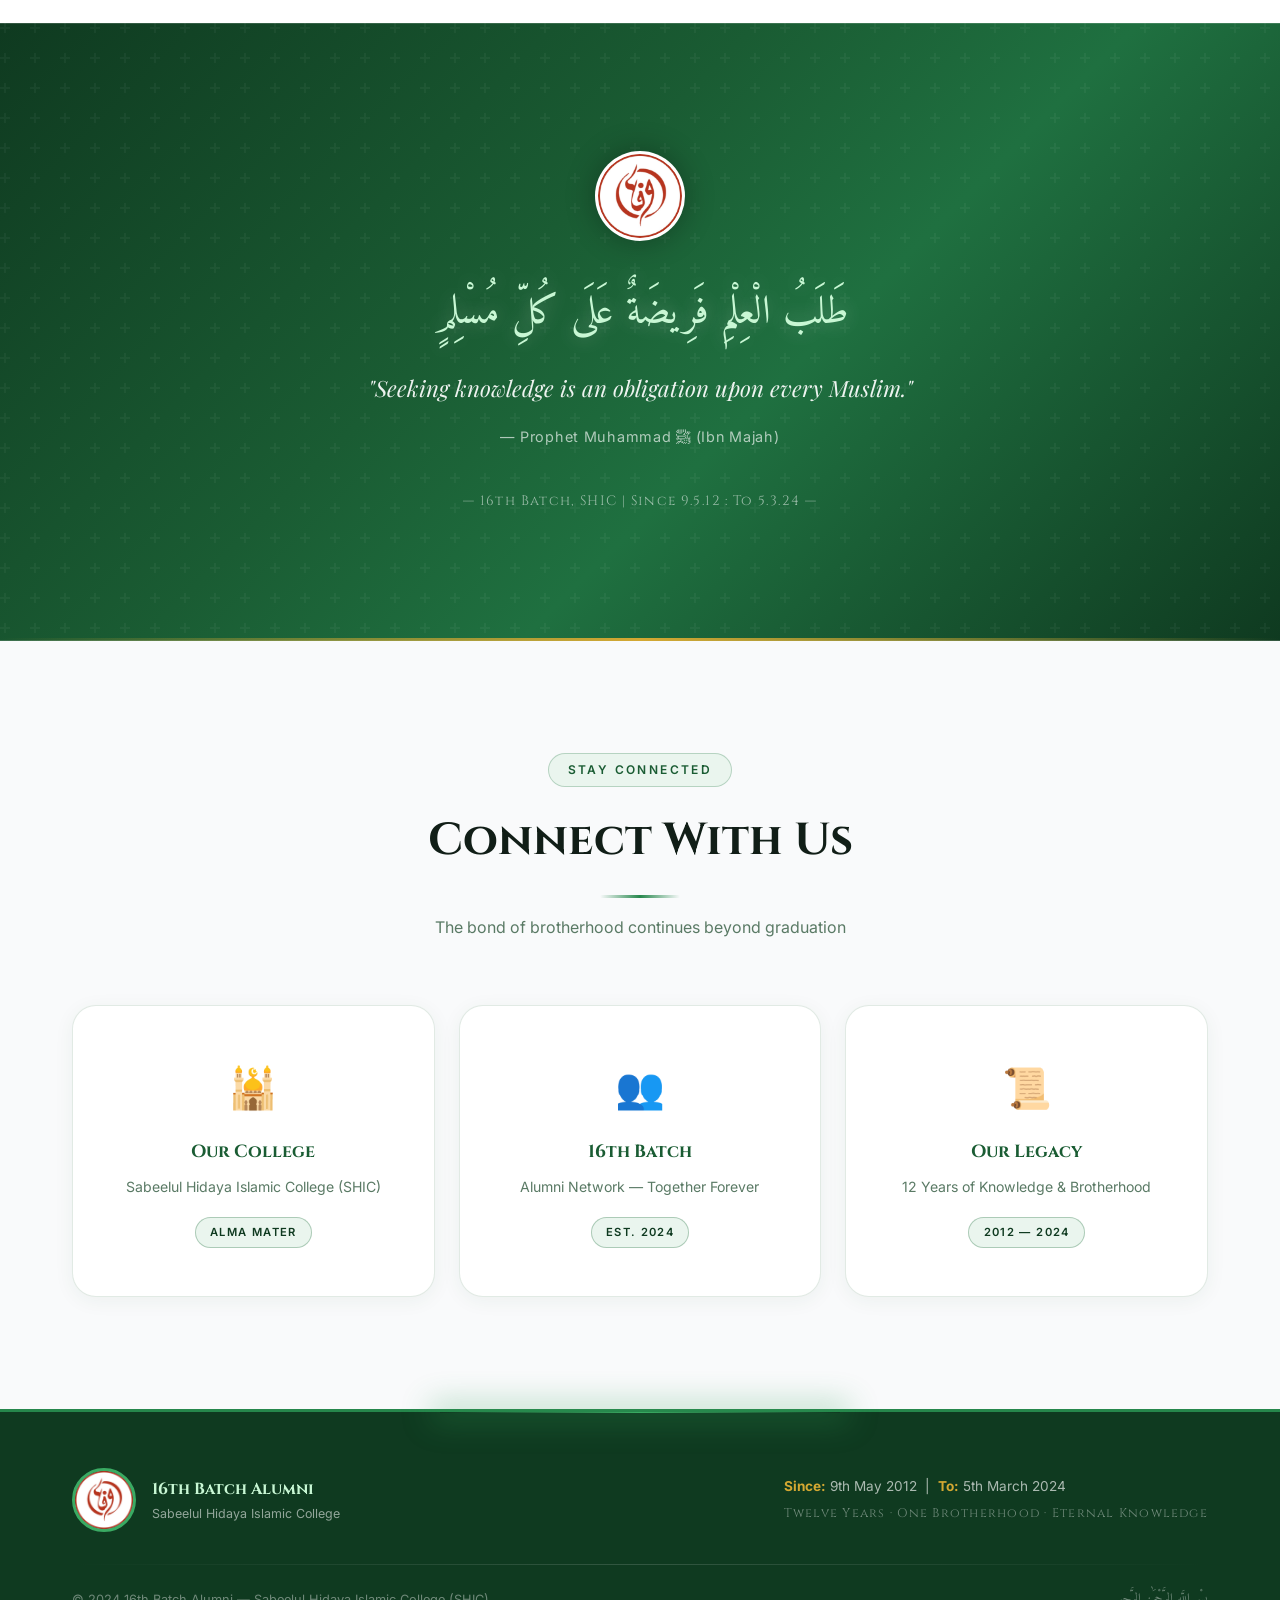
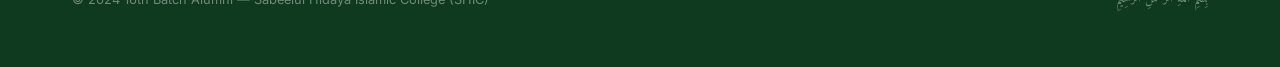
==== commit 553c233f: "hyuuu" ====
--- a/wafd/index.html
+++ b/wafd/index.html
@@ -119,6 +119,31 @@
     </div>
   </section>
 
+  <!-- DONATION HIGHLIGHT SECTION -->
+  <section class="donation-section reveal" id="donation">
+    <div class="container">
+      <div class="donation-card">
+        <div class="donation-content">
+          <div class="donation-badge">
+            <span class="badge-icon">🌿</span>
+            Sadaqah Jariyah
+          </div>
+          <h2 class="donation-title">Our Gift to SHIC</h2>
+          <p class="donation-desc">
+            As a token of our profound gratitude to our beloved alma mater, the 16th Batch came together to make a lasting contribution to Sabeelul Hidaya Islamic College.
+          </p>
+          <div class="donation-amount-wrap">
+            <span class="currency">₹</span>
+            <span class="amount">2,33,315</span>
+          </div>
+          <p class="donation-footer">
+            May Allah accept this humble effort from our batch and make it a continuous charity (Sadaqah Jariyah) for us and our teachers.
+          </p>
+        </div>
+      </div>
+    </div>
+  </section>
+
   <!-- ABOUT SECTION -->
   <section class="about-section" id="about">
     <div class="container">
--- a/wafd/style.css
+++ b/wafd/style.css
@@ -1334,6 +1334,89 @@
 .reveal.visible {
   opacity: 1;
   transform: translateY(0);
+}
+
+/* ==============================
+   DONATION SECTION
+   ============================== */
+.donation-section {
+  padding: 5rem 0;
+  background: var(--white);
+  position: relative;
+}
+.donation-card {
+  max-width: 800px;
+  margin: 0 auto;
+  background: linear-gradient(145deg, var(--green-pale), #ffffff);
+  border: 1px solid rgba(26, 92, 51, 0.15);
+  border-radius: var(--radius-xl);
+  padding: 3rem 2rem;
+  text-align: center;
+  box-shadow: 0 10px 40px rgba(26, 92, 51, 0.08);
+  position: relative;
+  overflow: hidden;
+}
+.donation-card::before {
+  content: '';
+  position: absolute;
+  top: 0; left: 0; right: 0; height: 6px;
+  background: linear-gradient(90deg, var(--gold-light), var(--green), var(--gold-light));
+}
+.donation-badge {
+  display: inline-flex;
+  align-items: center;
+  gap: 0.5rem;
+  background: var(--white);
+  color: var(--green-dark);
+  padding: 0.5rem 1.2rem;
+  border-radius: 50px;
+  font-size: 0.85rem;
+  font-weight: 700;
+  text-transform: uppercase;
+  letter-spacing: 0.1em;
+  border: 1px solid var(--border);
+  box-shadow: 0 4px 15px rgba(26, 92, 51, 0.05);
+  margin-bottom: 1.5rem;
+}
+.donation-title {
+  font-family: 'Cinzel', serif;
+  font-size: clamp(1.8rem, 4vw, 2.5rem);
+  color: var(--green-dark);
+  margin-bottom: 1rem;
+}
+.donation-desc {
+  font-size: 1.05rem;
+  color: var(--text-body);
+  max-width: 600px;
+  margin: 0 auto 2rem;
+}
+.donation-amount-wrap {
+  display: flex;
+  align-items: center;
+  justify-content: center;
+  gap: 0.5rem;
+  margin-bottom: 2rem;
+}
+.donation-amount-wrap .currency {
+  font-size: 2rem;
+  font-weight: 700;
+  color: var(--gold-dark);
+}
+.donation-amount-wrap .amount {
+  font-family: 'Cinzel', serif;
+  font-size: clamp(3rem, 6vw, 4.5rem);
+  font-weight: 900;
+  color: var(--green);
+  line-height: 1;
+  text-shadow: 0 4px 15px rgba(26, 92, 51, 0.1);
+}
+.donation-footer {
+  font-family: 'Playfair Display', serif;
+  font-size: 1.1rem;
+  font-style: italic;
+  color: var(--text-muted);
+  max-width: 650px;
+  margin: 0 auto;
 }
 
 /* ==============================
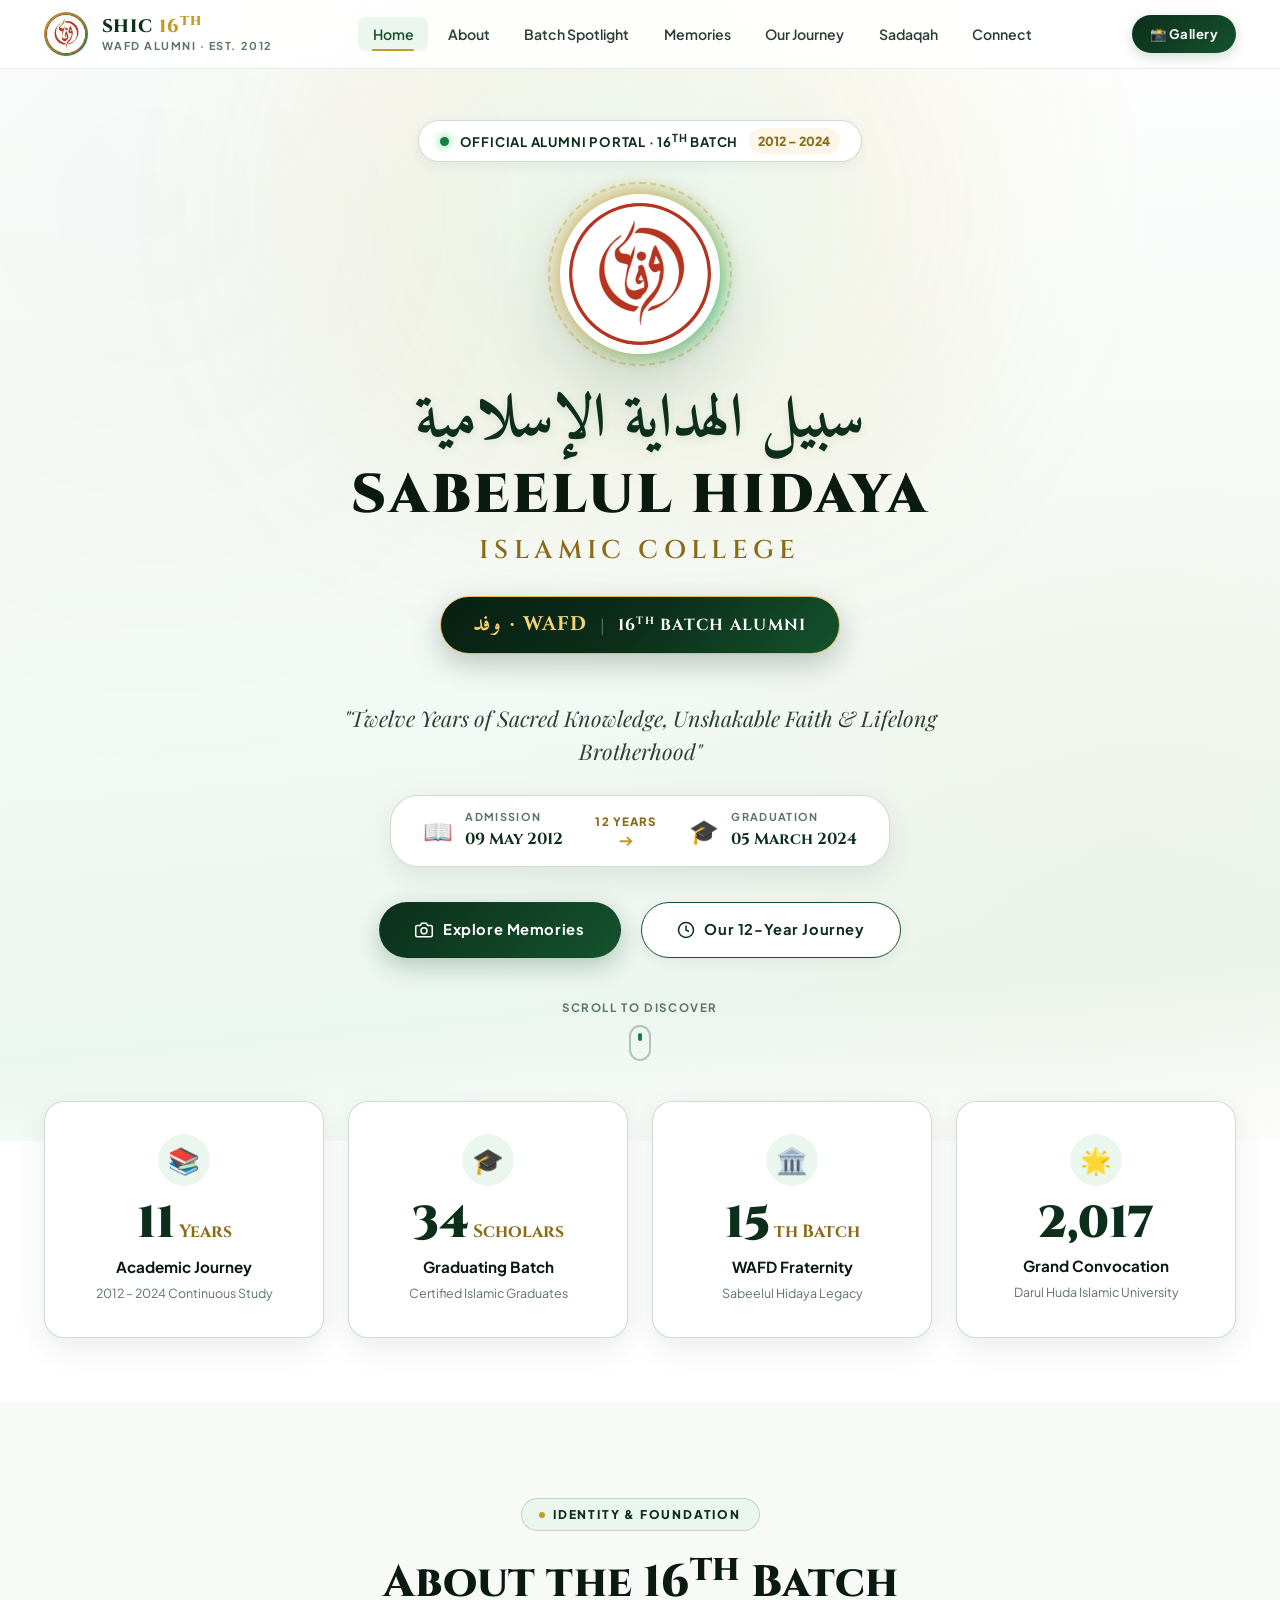
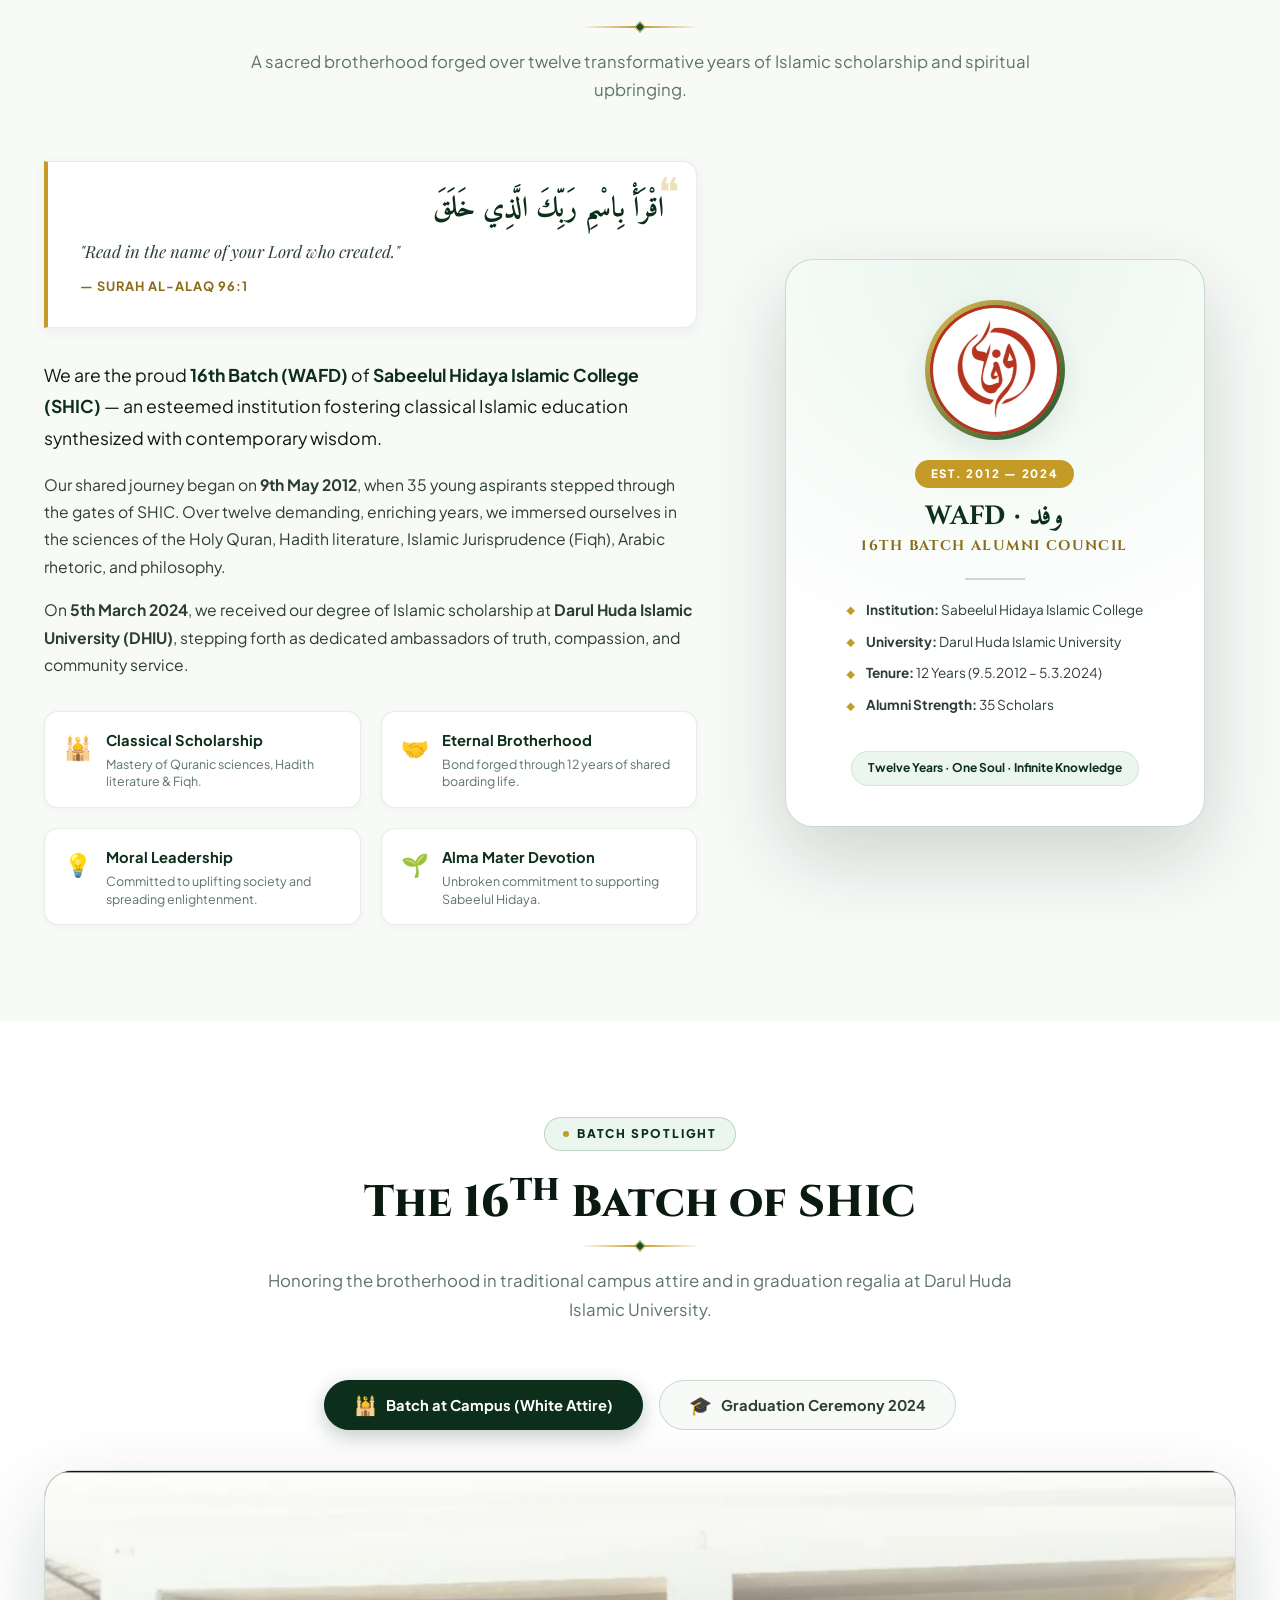
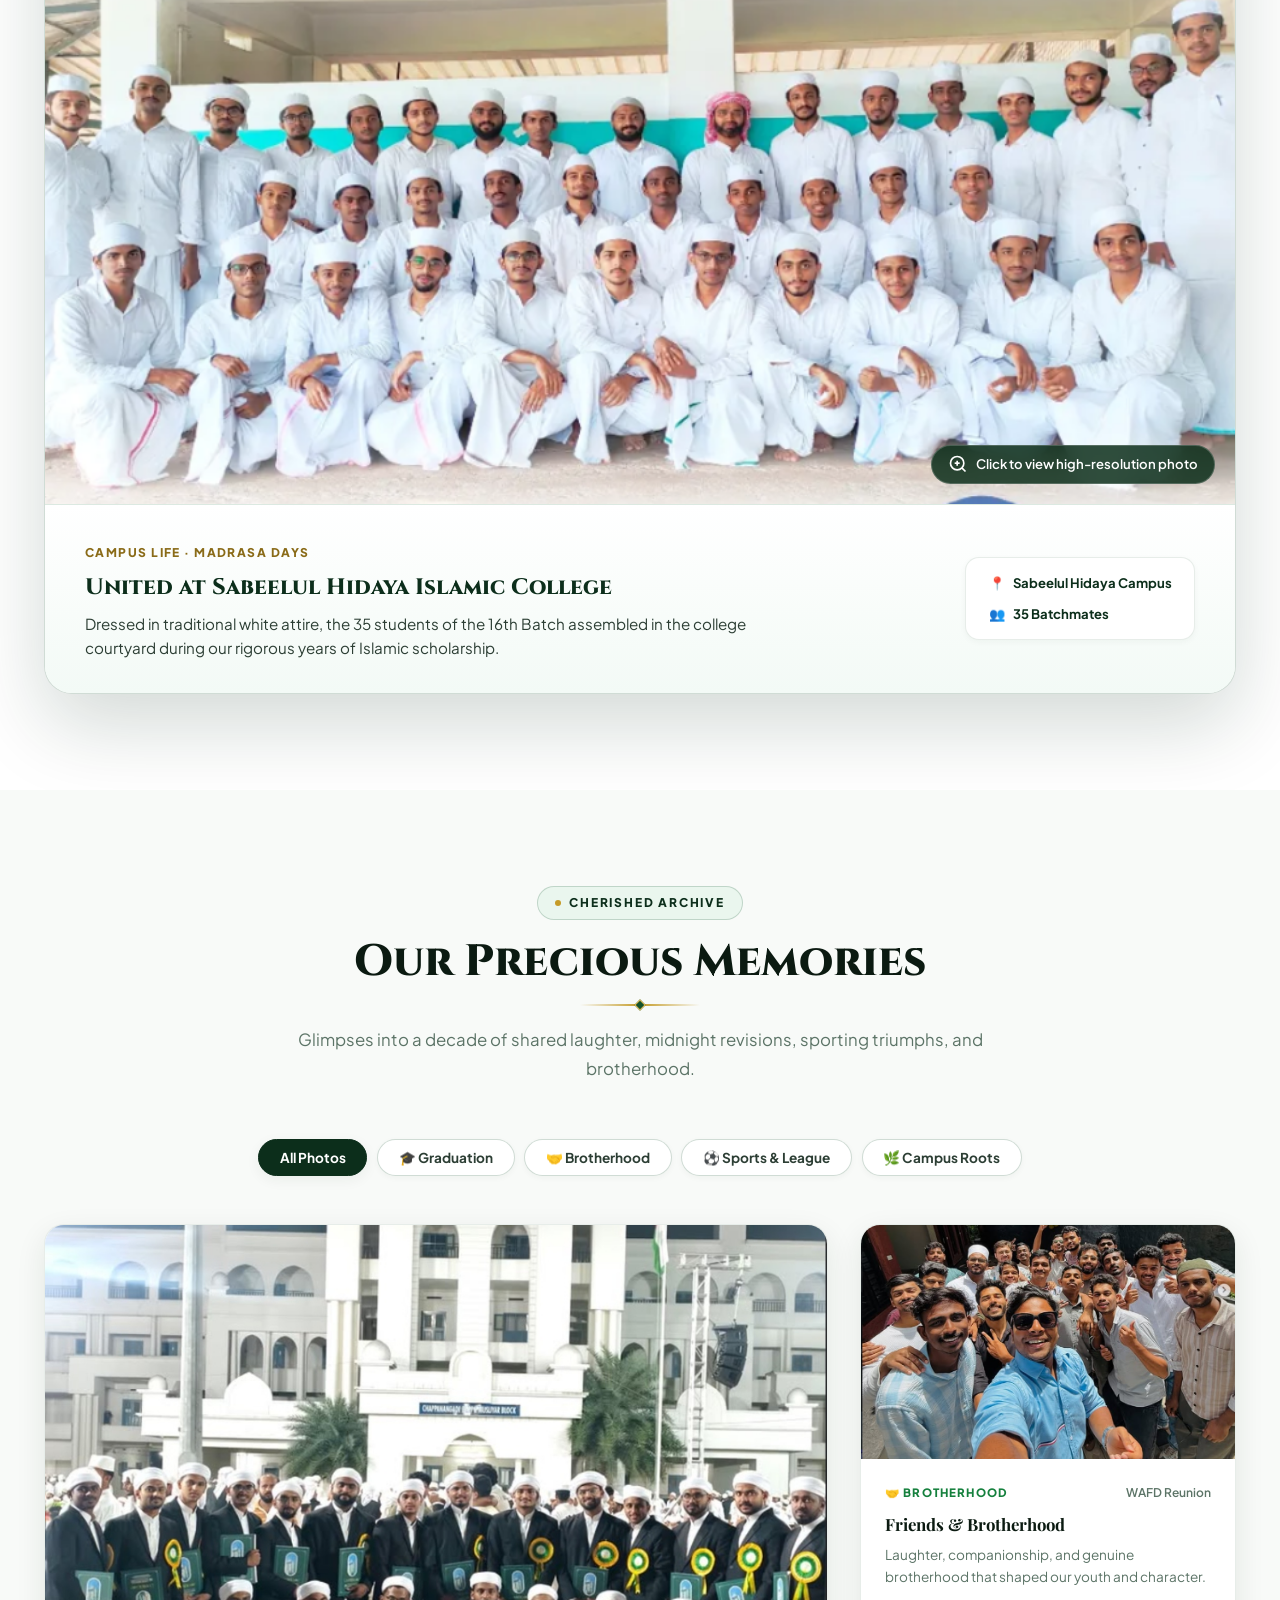
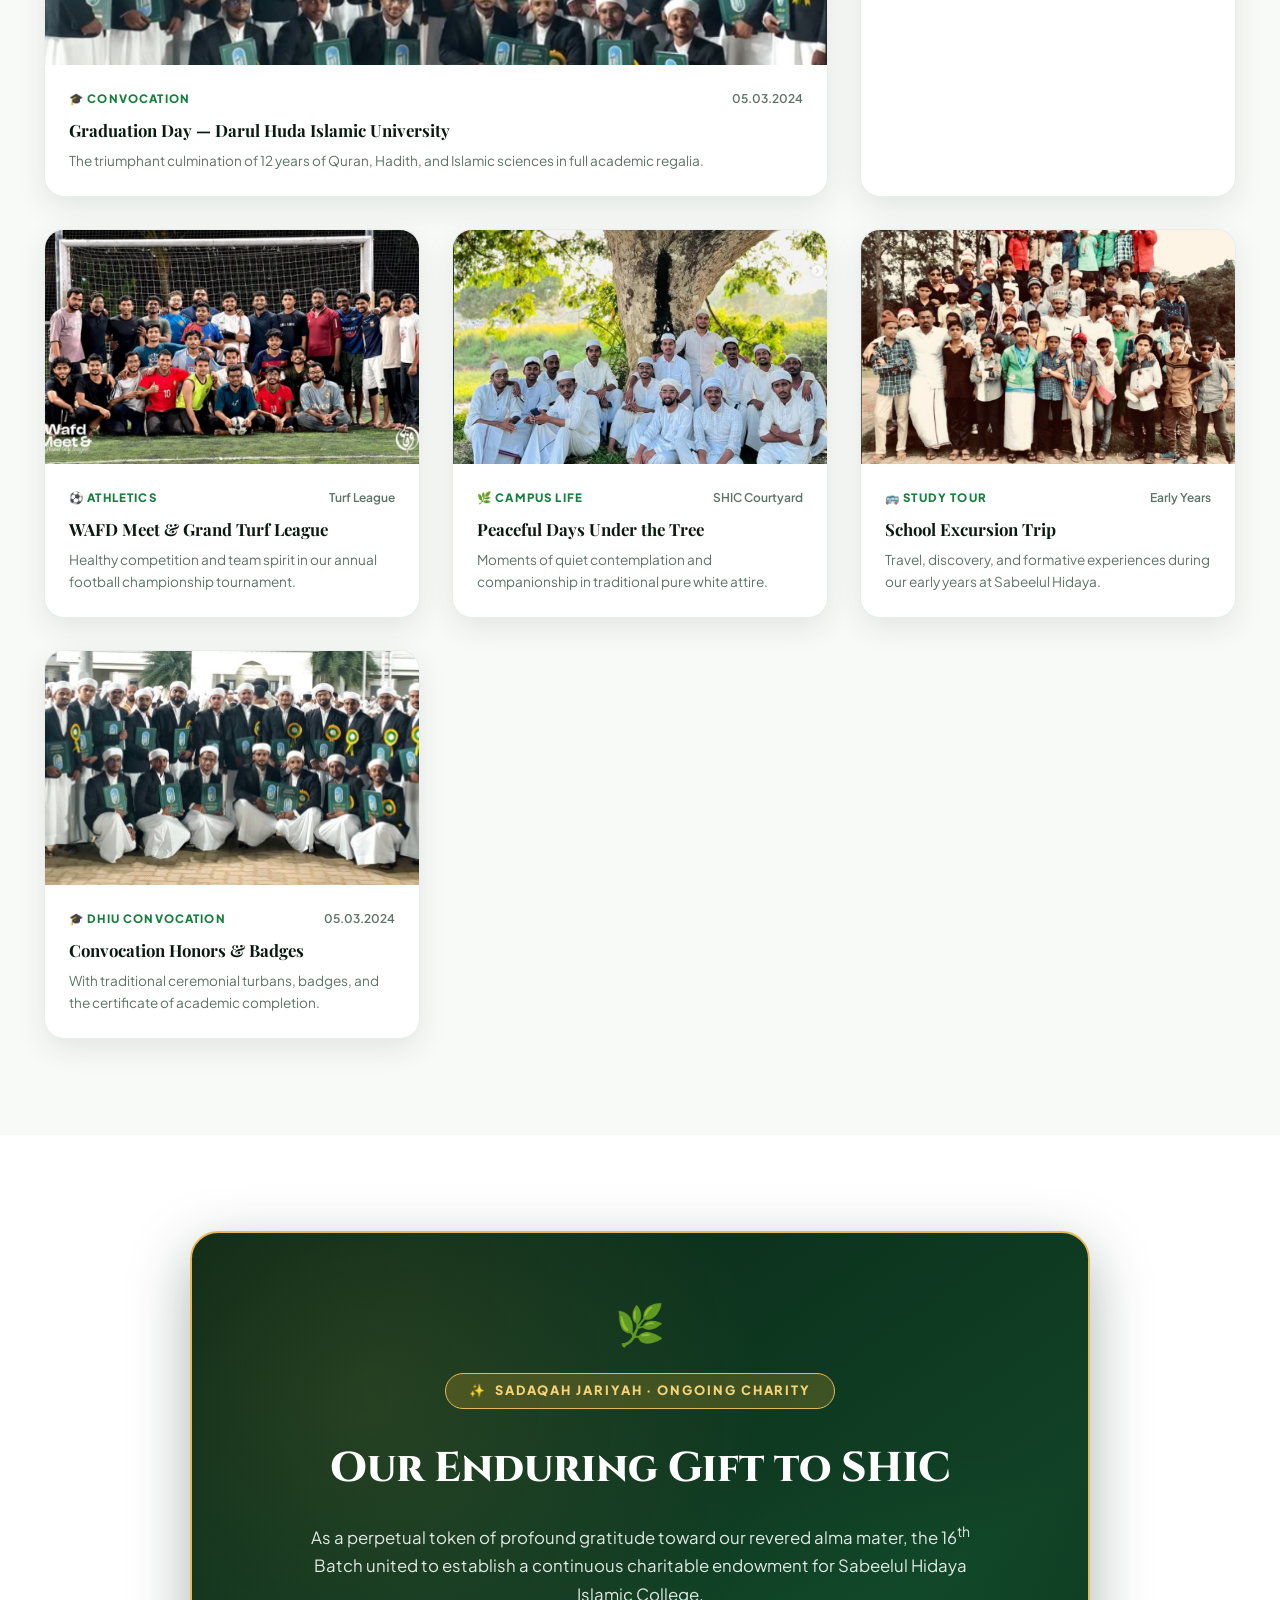
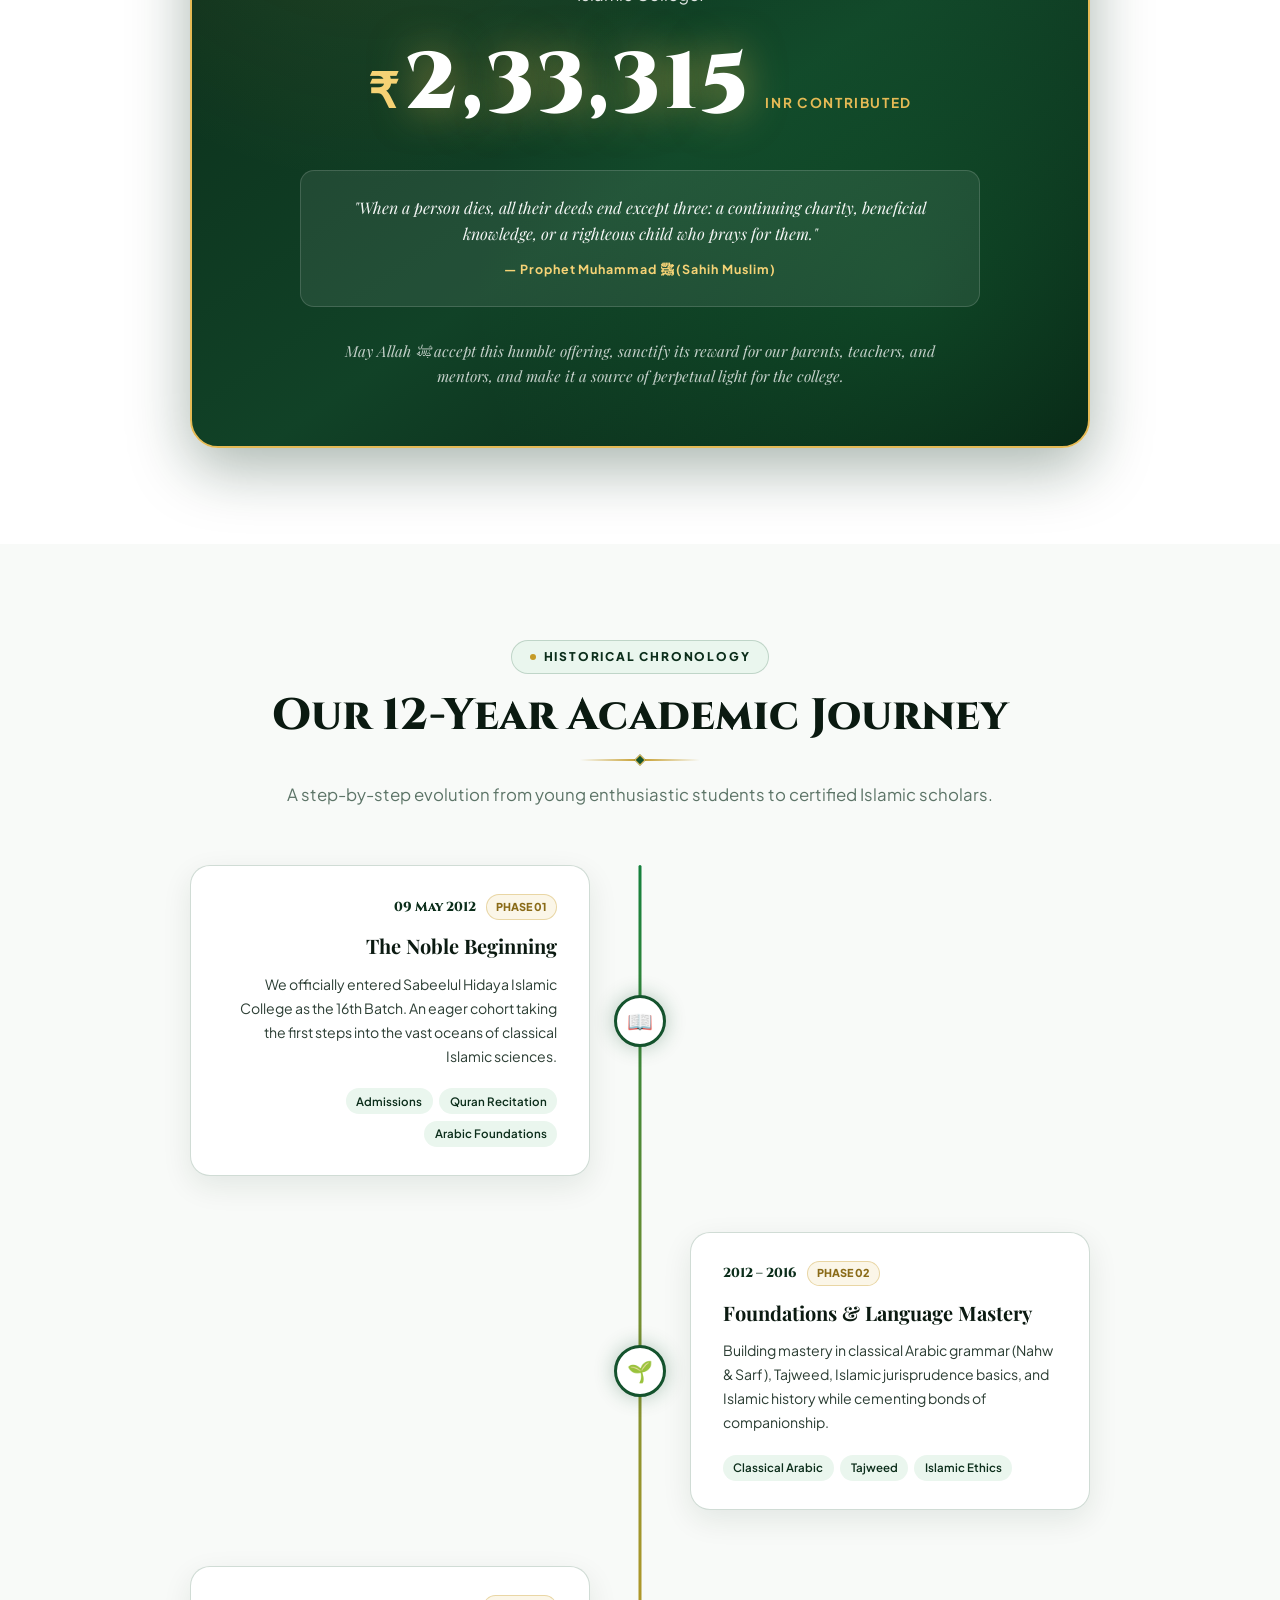
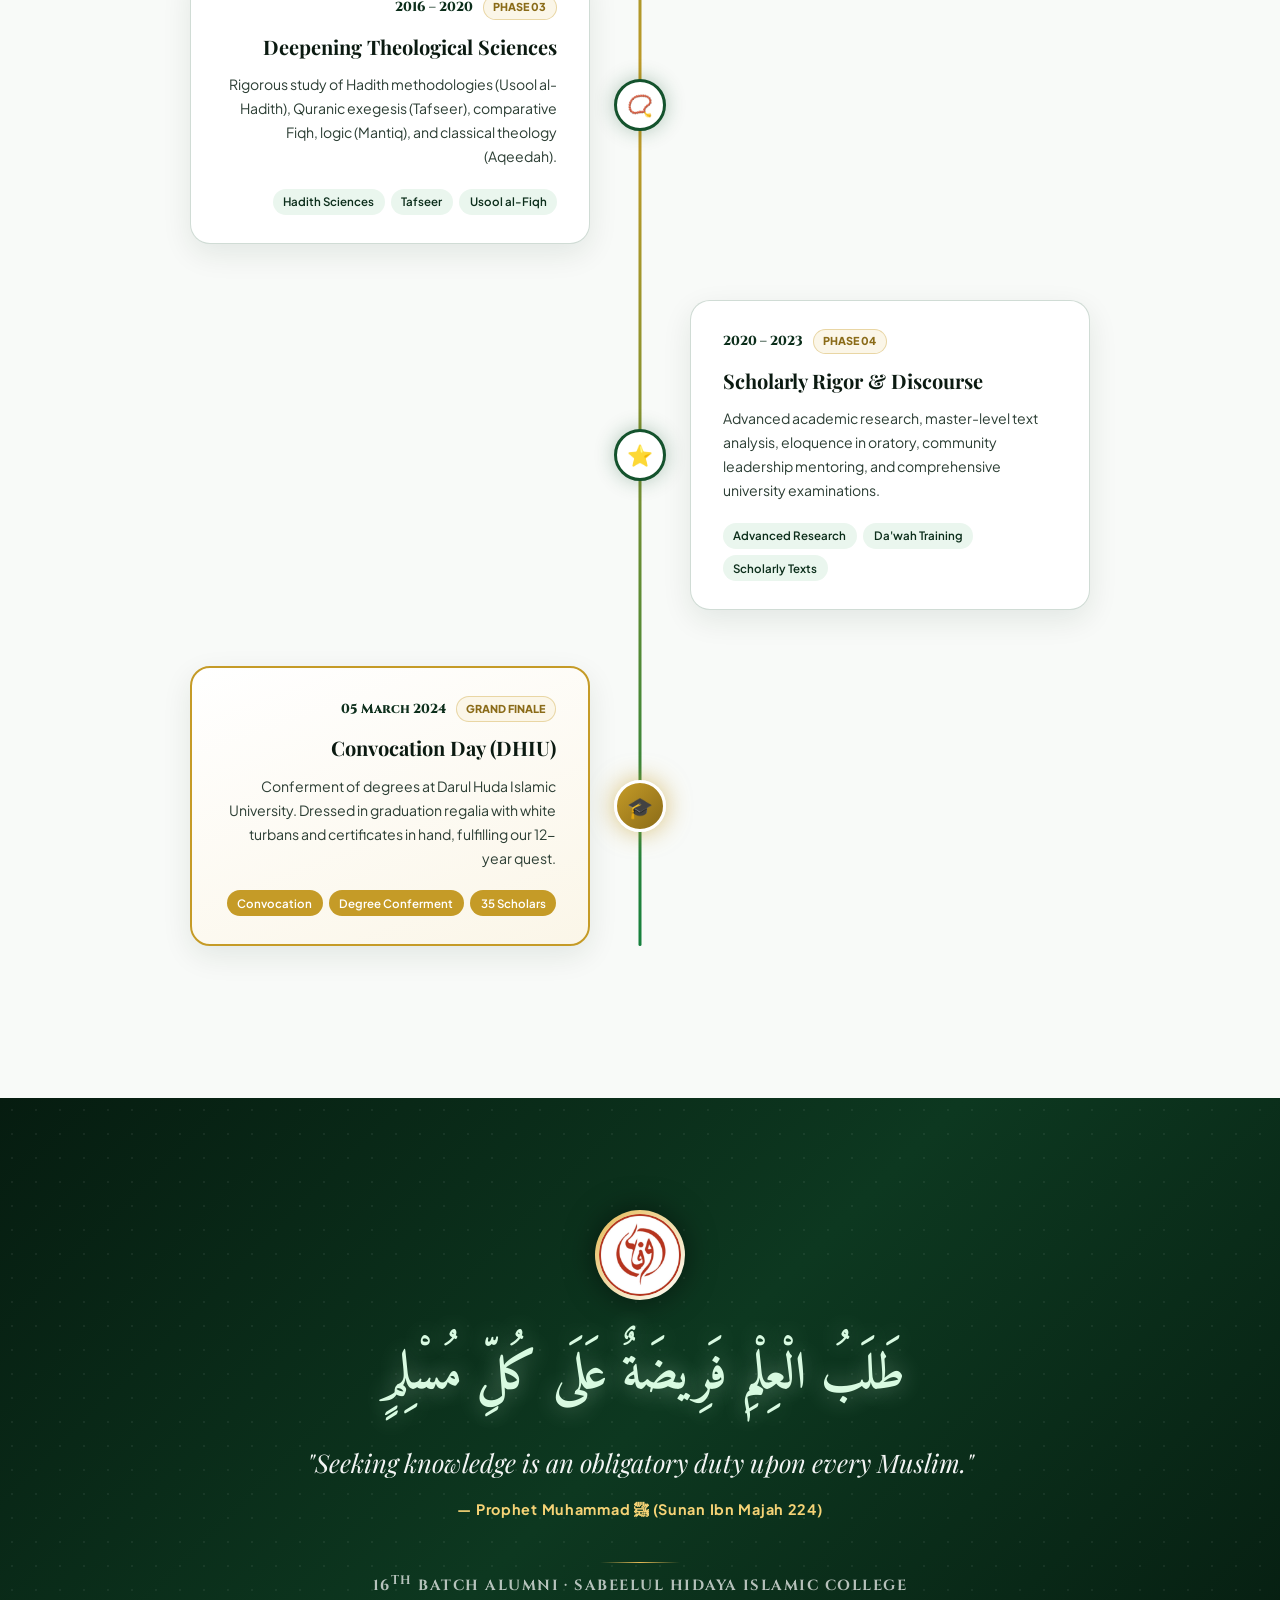
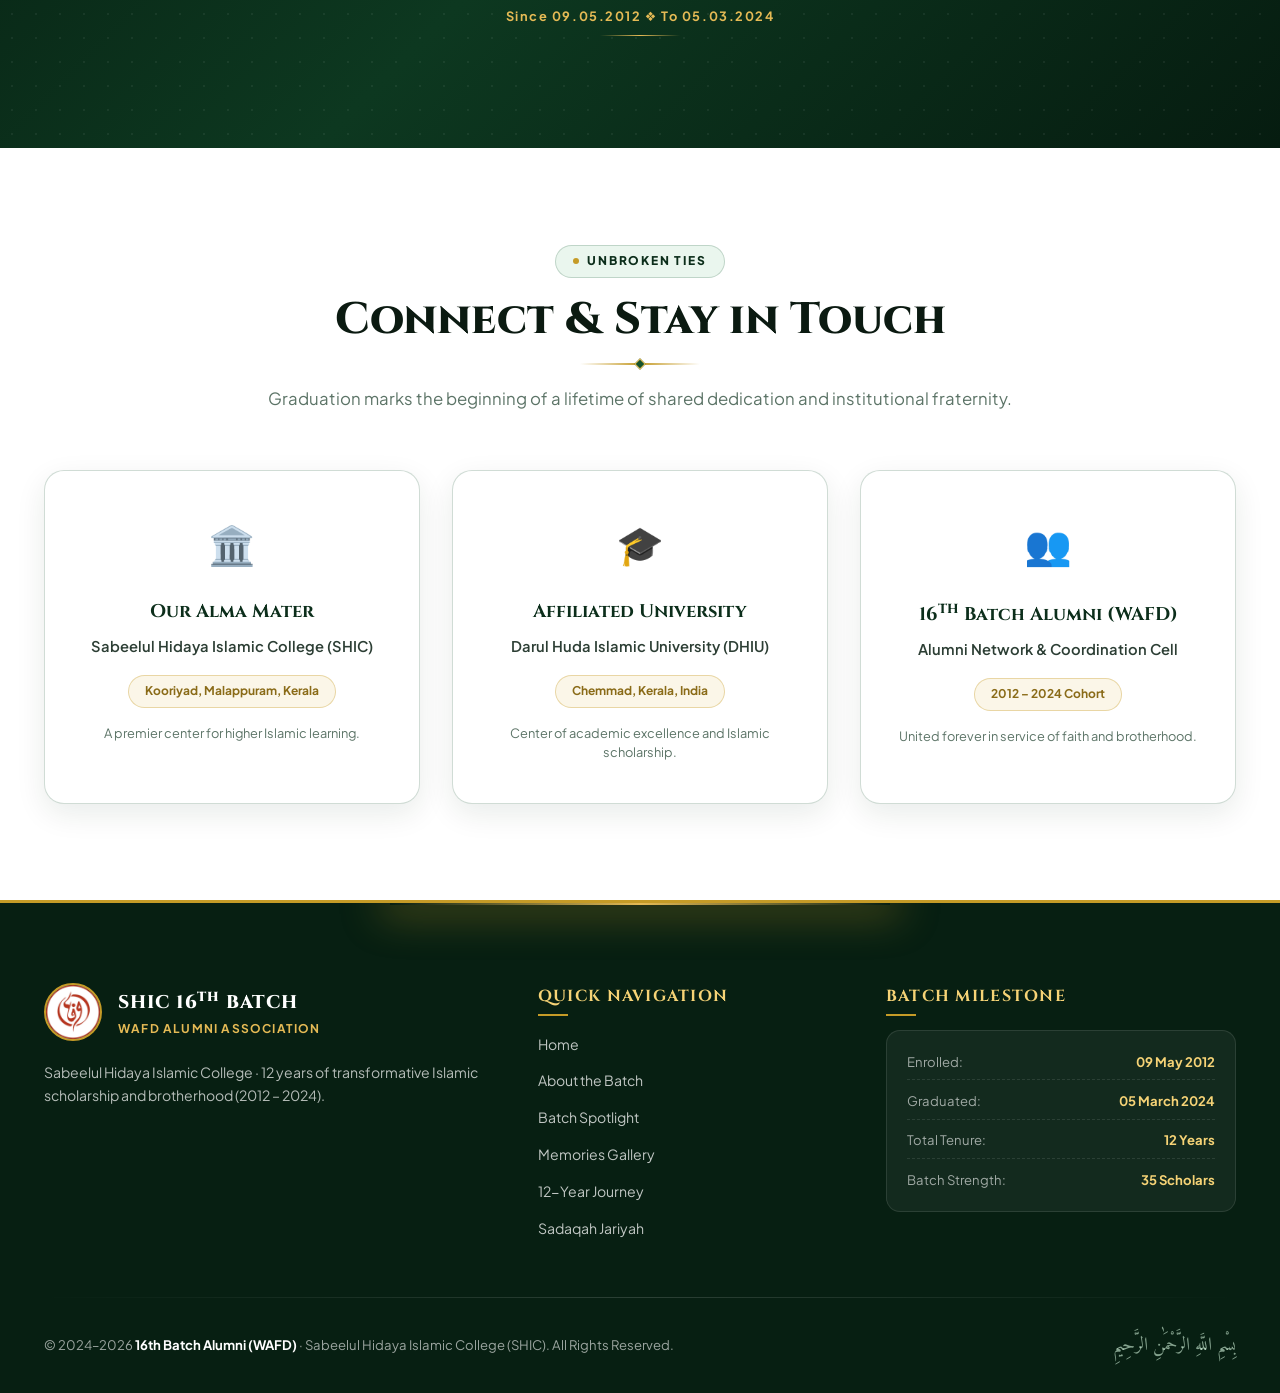
==== commit d75cf3fd: "ddhfgdfh" ====
--- a/wafd/index.html
+++ b/wafd/index.html
@@ -3,486 +3,940 @@
 <head>
   <meta charset="UTF-8" />
   <meta name="viewport" content="width=device-width, initial-scale=1.0" />
-  <title>16th Batch Alumni | Sabeelul Hidaya Islamic College</title>
-  <meta name="description" content="Official alumni page of the 16th Batch of Sabeelul Hidaya Islamic College (SHIC). Graduated after 12 years of Islamic education — Since 9.5.12 to 5.3.24." />
-  <meta name="keywords" content="SHIC, Sabeelul Hidaya, Islamic College, 16th Batch, Alumni, Islamic Education, WAFD" />
-
-  <!-- Google Fonts -->
+  <title>16th Batch Alumni (WAFD) | Sabeelul Hidaya Islamic College</title>
+  <meta name="description" content="Official alumni portal of the 16th Batch (WAFD) of Sabeelul Hidaya Islamic College (SHIC). 12 Years of Islamic education, faith, and brotherhood (2012 – 2024)." />
+  <meta name="keywords" content="SHIC, Sabeelul Hidaya, Islamic College, 16th Batch, Alumni, WAFD, Darul Huda Islamic University, Islamic Education" />
+  <meta name="theme-color" content="#0d3820" />
+
+  <!-- Favicon -->
+  <link rel="icon" type="image/jpeg" href="batch-photo.jpg" />
+
+  <!-- Google Fonts: Plus Jakarta Sans for UI, Cinzel & Playfair Display for Elegance, Amiri for Arabic -->
   <link rel="preconnect" href="https://fonts.googleapis.com" />
   <link rel="preconnect" href="https://fonts.gstatic.com" crossorigin />
-  <link href="https://fonts.googleapis.com/css2?family=Amiri:ital,wght@0,400;0,700;1,400&family=Cinzel:wght@400;600;700;900&family=Inter:wght@300;400;500;600;700&family=Playfair+Display:wght@400;600;700&display=swap" rel="stylesheet" />
+  <link href="https://fonts.googleapis.com/css2?family=Amiri:ital,wght@0,400;0,700;1,400&family=Cinzel:wght@400;600;700;800;900&family=Playfair+Display:ital,wght@0,400;0,600;0,700;1,400&family=Plus+Jakarta+Sans:wght@300;400;500;600;700;800&display=swap" rel="stylesheet" />
 
   <link rel="stylesheet" href="style.css" />
 </head>
 <body>
 
-  <!-- PARTICLES BACKGROUND -->
-  <div class="particles" id="particles"></div>
+  <!-- FLOATING SUBTLE PARTICLES BACKGROUND -->
+  <div class="particles" id="particles" aria-hidden="true"></div>
 
   <!-- NAVBAR -->
-  <nav class="navbar" id="navbar">
-    <div class="nav-container">
-      <div class="nav-brand">
-        <!-- Logo = batch-photo.jpg (the actual logo as user specified) -->
-        <img src="batch-photo.jpg" alt="16th Batch Logo" class="nav-logo" id="nav-logo" />
-        <div class="nav-brand-text">
-          <span class="brand-title">SHIC</span>
-          <span class="brand-sub">16th Batch Alumni</span>
-        </div>
-      </div>
-      <ul class="nav-links" id="nav-links">
-        <li><a href="#home" class="nav-link active" id="nav-home">Home</a></li>
-        <li><a href="#about" class="nav-link" id="nav-about">About</a></li>
-        <li><a href="#memories" class="nav-link" id="nav-memories">Memories</a></li>
-        <li><a href="#journey" class="nav-link" id="nav-journey">Our Journey</a></li>
-        <li><a href="#batch" class="nav-link" id="nav-batch">Batch</a></li>
-        <li><a href="#contact" class="nav-link" id="nav-contact">Contact</a></li>
-      </ul>
-      <button class="hamburger" id="hamburger" aria-label="Toggle navigation">
-        <span></span><span></span><span></span>
+  <header class="navbar-wrapper">
+    <nav class="navbar" id="navbar">
+      <div class="nav-container">
+        <a href="#home" class="nav-brand" aria-label="SHIC 16th Batch Homepage">
+          <div class="nav-logo-wrapper">
+            <img src="batch-photo.jpg" alt="WAFD 16th Batch Emblem" class="nav-logo" id="nav-logo" />
+          </div>
+          <div class="nav-brand-text">
+            <span class="brand-title">SHIC <span class="brand-accent">16<sup>th</sup></span></span>
+            <span class="brand-sub">WAFD Alumni · Est. 2012</span>
+          </div>
+        </a>
+
+        <ul class="nav-links" id="nav-links">
+          <li><a href="#home" class="nav-link active" id="nav-home">Home</a></li>
+          <li><a href="#about" class="nav-link" id="nav-about">About</a></li>
+          <li><a href="#batch" class="nav-link" id="nav-batch">Batch Spotlight</a></li>
+          <li><a href="#memories" class="nav-link" id="nav-memories">Memories</a></li>
+          <li><a href="#journey" class="nav-link" id="nav-journey">Our Journey</a></li>
+          <li><a href="#donation" class="nav-link" id="nav-donation">Sadaqah</a></li>
+          <li><a href="#contact" class="nav-link" id="nav-contact">Connect</a></li>
+        </ul>
+
+        <div class="nav-actions">
+          <a href="#memories" class="btn-nav-action">
+            <span>📸 Gallery</span>
+          </a>
+          <button class="hamburger" id="hamburger" aria-label="Toggle navigation menu" aria-expanded="false">
+            <span></span><span></span><span></span>
+          </button>
+        </div>
+      </div>
+    </nav>
+  </header>
+
+  <main>
+    <!-- HERO SECTION -->
+    <section class="hero" id="home">
+      <div class="hero-bg-overlay" aria-hidden="true"></div>
+      <div class="hero-pattern" aria-hidden="true"></div>
+
+      <div class="container hero-container">
+        <div class="hero-content">
+          
+          <!-- Top Badge -->
+          <div class="hero-badge animate-fade-up delay-1">
+            <span class="badge-dot"></span>
+            <span class="badge-text">Official Alumni Portal · 16<sup>th</sup> Batch</span>
+            <span class="badge-year">2012 – 2024</span>
+          </div>
+
+          <!-- Emblem with Glowing Orbital Ring -->
+          <div class="hero-logo-wrapper animate-fade-up delay-2">
+            <div class="logo-orbit-ring"></div>
+            <div class="logo-glow"></div>
+            <div class="logo-circle">
+              <img src="batch-photo.jpg" alt="WAFD Emblem - 16th Batch Sabeelul Hidaya Islamic College" class="hero-logo" id="hero-logo" />
+            </div>
+          </div>
+
+          <!-- Title Hierarchy -->
+          <div class="hero-titles animate-fade-up delay-3">
+            <span class="title-arabic" lang="ar" dir="rtl">سبيل الهداية الإسلامية</span>
+            <h1 class="hero-main-title">
+              <span class="institution-name">Sabeelul Hidaya</span>
+              <span class="institution-sub">Islamic College</span>
+            </h1>
+            <div class="batch-emblem-badge">
+              <span class="wafd-text">وفد · WAFD</span>
+              <span class="badge-sep">|</span>
+              <span class="batch-designation">16<sup>th</sup> Batch Alumni</span>
+            </div>
+          </div>
+
+          <!-- Tagline & Timeline Capsule -->
+          <div class="hero-tagline-block animate-fade-up delay-4">
+            <p class="tagline-quote">"Twelve Years of Sacred Knowledge, Unshakable Faith &amp; Lifelong Brotherhood"</p>
+            
+            <div class="hero-timeline-capsule">
+              <div class="capsule-item">
+                <div class="capsule-icon">📖</div>
+                <div class="capsule-data">
+                  <span class="capsule-label">Admission</span>
+                  <span class="capsule-date">09 May 2012</span>
+                </div>
+              </div>
+              <div class="capsule-divider">
+                <span class="capsule-span">12 Years</span>
+                <span class="capsule-arrow">➔</span>
+              </div>
+              <div class="capsule-item">
+                <div class="capsule-icon">🎓</div>
+                <div class="capsule-data">
+                  <span class="capsule-label">Graduation</span>
+                  <span class="capsule-date">05 March 2024</span>
+                </div>
+              </div>
+            </div>
+          </div>
+
+          <!-- Action Buttons -->
+          <div class="hero-actions animate-fade-up delay-5">
+            <a href="#memories" class="btn btn-primary" id="btn-our-memories">
+              <svg class="btn-icon" viewBox="0 0 24 24" width="18" height="18" fill="none" stroke="currentColor" stroke-width="2"><path d="M23 19a2 2 0 0 1-2 2H3a2 2 0 0 1-2-2V8a2 2 0 0 1 2-2h4l2-3h6l2 3h4a2 2 0 0 1 2 2z"/><circle cx="12" cy="13" r="4"/></svg>
+              <span>Explore Memories</span>
+            </a>
+            <a href="#journey" class="btn btn-secondary" id="btn-our-journey">
+              <svg class="btn-icon" viewBox="0 0 24 24" width="18" height="18" fill="none" stroke="currentColor" stroke-width="2"><circle cx="12" cy="12" r="10"/><polyline points="12 6 12 12 16 14"/></svg>
+              <span>Our 12-Year Journey</span>
+            </a>
+          </div>
+
+          <!-- Scroll Indicator -->
+          <div class="hero-scroll animate-fade-up delay-6">
+            <span class="scroll-text">Scroll to discover</span>
+            <div class="scroll-indicator">
+              <div class="scroll-wheel"></div>
+            </div>
+          </div>
+
+        </div>
+      </div>
+    </section>
+
+    <!-- KEY STATS SECTION -->
+    <section class="stats-section" id="stats">
+      <div class="container">
+        <div class="stats-grid">
+          
+          <div class="stat-card reveal" id="stat-years">
+            <div class="stat-icon-wrap">
+              <span class="stat-icon">📚</span>
+            </div>
+            <div class="stat-meta">
+              <div class="stat-number-wrap">
+                <span class="stat-number" data-target="12">0</span>
+                <span class="stat-plus">Years</span>
+              </div>
+              <p class="stat-title">Academic Journey</p>
+              <span class="stat-desc">2012 – 2024 Continuous Study</span>
+            </div>
+          </div>
+
+          <div class="stat-card reveal" id="stat-graduates">
+            <div class="stat-icon-wrap">
+              <span class="stat-icon">🎓</span>
+            </div>
+            <div class="stat-meta">
+              <div class="stat-number-wrap">
+                <span class="stat-number" data-target="35">0</span>
+                <span class="stat-plus">Scholars</span>
+              </div>
+              <p class="stat-title">Graduating Batch</p>
+              <span class="stat-desc">Certified Islamic Graduates</span>
+            </div>
+          </div>
+
+          <div class="stat-card reveal" id="stat-batch">
+            <div class="stat-icon-wrap">
+              <span class="stat-icon">🏛️</span>
+            </div>
+            <div class="stat-meta">
+              <div class="stat-number-wrap">
+                <span class="stat-number" data-target="16">0</span>
+                <span class="stat-plus">th Batch</span>
+              </div>
+              <p class="stat-title">WAFD Fraternity</p>
+              <span class="stat-desc">Sabeelul Hidaya Legacy</span>
+            </div>
+          </div>
+
+          <div class="stat-card reveal" id="stat-convocation">
+            <div class="stat-icon-wrap">
+              <span class="stat-icon">🌟</span>
+            </div>
+            <div class="stat-meta">
+              <div class="stat-number-wrap">
+                <span class="stat-number" data-target="2024">0</span>
+              </div>
+              <p class="stat-title">Grand Convocation</p>
+              <span class="stat-desc">Darul Huda Islamic University</span>
+            </div>
+          </div>
+
+        </div>
+      </div>
+    </section>
+
+    <!-- ABOUT SECTION -->
+    <section class="about-section" id="about">
+      <div class="container">
+        
+        <div class="section-header reveal">
+          <div class="section-pill">
+            <span class="pill-dot"></span>
+            <span>Identity &amp; Foundation</span>
+          </div>
+          <h2 class="section-title">About the 16<sup>th</sup> Batch</h2>
+          <div class="section-separator">
+            <span class="sep-diamond"></span>
+          </div>
+          <p class="section-lead">A sacred brotherhood forged over twelve transformative years of Islamic scholarship and spiritual upbringing.</p>
+        </div>
+
+        <div class="about-grid">
+          
+          <div class="about-narrative reveal">
+            
+            <div class="quran-quote-card">
+              <div class="quote-symbol">❝</div>
+              <span class="arabic-verse" lang="ar" dir="rtl">اقْرَأْ بِاسْمِ رَبِّكَ الَّذِي خَلَقَ</span>
+              <p class="verse-translation">"Read in the name of your Lord who created."</p>
+              <span class="verse-reference">— Surah Al-Alaq 96:1</span>
+            </div>
+
+            <div class="about-text-content">
+              <p class="about-lead-para">
+                We are the proud <strong>16th Batch (WAFD)</strong> of <strong>Sabeelul Hidaya Islamic College (SHIC)</strong> — an esteemed institution fostering classical Islamic education synthesized with contemporary wisdom.
+              </p>
+              <p class="about-para">
+                Our shared journey began on <strong>9th May 2012</strong>, when 35 young aspirants stepped through the gates of SHIC. Over twelve demanding, enriching years, we immersed ourselves in the sciences of the Holy Quran, Hadith literature, Islamic Jurisprudence (Fiqh), Arabic rhetoric, and philosophy.
+              </p>
+              <p class="about-para">
+                On <strong>5th March 2024</strong>, we received our degree of Islamic scholarship at <strong>Darul Huda Islamic University (DHIU)</strong>, stepping forth as dedicated ambassadors of truth, compassion, and community service.
+              </p>
+            </div>
+
+            <div class="pillars-grid">
+              <div class="pillar-card">
+                <div class="pillar-icon">🕌</div>
+                <div class="pillar-info">
+                  <h4>Classical Scholarship</h4>
+                  <p>Mastery of Quranic sciences, Hadith literature &amp; Fiqh.</p>
+                </div>
+              </div>
+              <div class="pillar-card">
+                <div class="pillar-icon">🤝</div>
+                <div class="pillar-info">
+                  <h4>Eternal Brotherhood</h4>
+                  <p>Bond forged through 12 years of shared boarding life.</p>
+                </div>
+              </div>
+              <div class="pillar-card">
+                <div class="pillar-icon">💡</div>
+                <div class="pillar-info">
+                  <h4>Moral Leadership</h4>
+                  <p>Committed to uplifting society and spreading enlightenment.</p>
+                </div>
+              </div>
+              <div class="pillar-card">
+                <div class="pillar-icon">🌱</div>
+                <div class="pillar-info">
+                  <h4>Alma Mater Devotion</h4>
+                  <p>Unbroken commitment to supporting Sabeelul Hidaya.</p>
+                </div>
+              </div>
+            </div>
+
+          </div>
+
+          <div class="about-showcase reveal">
+            <div class="showcase-card">
+              <div class="showcase-frame">
+                <div class="frame-emblem-wrap">
+                  <img src="batch-photo.jpg" alt="WAFD Batch Emblem" class="showcase-emblem" />
+                </div>
+                <div class="showcase-badge-ribbon">EST. 2012 — 2024</div>
+                <h3 class="showcase-heading">WAFD · وفد</h3>
+                <p class="showcase-sub">16th Batch Alumni Council</p>
+                <div class="showcase-divider"></div>
+                <ul class="showcase-list">
+                  <li>
+                    <span class="list-bullet">◆</span>
+                    <span><strong>Institution:</strong> Sabeelul Hidaya Islamic College</span>
+                  </li>
+                  <li>
+                    <span class="list-bullet">◆</span>
+                    <span><strong>University:</strong> Darul Huda Islamic University</span>
+                  </li>
+                  <li>
+                    <span class="list-bullet">◆</span>
+                    <span><strong>Tenure:</strong> 12 Years (9.5.2012 – 5.3.2024)</span>
+                  </li>
+                  <li>
+                    <span class="list-bullet">◆</span>
+                    <span><strong>Alumni Strength:</strong> 35 Scholars</span>
+                  </li>
+                </ul>
+                <div class="showcase-footer">
+                  <span class="motto-chip">Twelve Years · One Soul · Infinite Knowledge</span>
+                </div>
+              </div>
+            </div>
+          </div>
+
+        </div>
+
+      </div>
+    </section>
+
+    <!-- BATCH SPOTLIGHT (FULL BATCH PHOTO & GRADUATION BANNER) -->
+    <section class="batch-spotlight-section" id="batch">
+      <div class="container">
+        
+        <div class="section-header reveal">
+          <div class="section-pill">
+            <span class="pill-dot"></span>
+            <span>Batch Spotlight</span>
+          </div>
+          <h2 class="section-title">The 16<sup>th</sup> Batch of SHIC</h2>
+          <div class="section-separator">
+            <span class="sep-diamond"></span>
+          </div>
+          <p class="section-lead">Honoring the brotherhood in traditional campus attire and in graduation regalia at Darul Huda Islamic University.</p>
+        </div>
+
+        <!-- Tab Controls for Batch Views -->
+        <div class="spotlight-tabs reveal" role="tablist">
+          <button class="spotlight-tab-btn active" data-target="tab-campus" role="tab" aria-selected="true">
+            <span class="tab-icon">🕌</span>
+            <span>Batch at Campus (White Attire)</span>
+          </button>
+          <button class="spotlight-tab-btn" data-target="tab-convocation" role="tab" aria-selected="false">
+            <span class="tab-icon">🎓</span>
+            <span>Graduation Ceremony 2024</span>
+          </button>
+        </div>
+
+        <!-- Tab 1: Campus Group Photo -->
+        <div class="spotlight-content active" id="tab-campus">
+          <div class="spotlight-card reveal">
+            <div class="spotlight-img-container" onclick="openLightbox('logo.png', '16th Batch of Sabeelul Hidaya Islamic College (SHIC) — United in white traditional attire at campus')">
+              <img src="logo.png" alt="16th Batch of Sabeelul Hidaya Islamic College in traditional white attire" class="spotlight-img" />
+              <div class="spotlight-zoom-hint">
+                <svg viewBox="0 0 24 24" width="20" height="20" fill="none" stroke="currentColor" stroke-width="2"><circle cx="11" cy="11" r="8"/><line x1="21" y1="21" x2="16.65" y2="16.65"/><line x1="11" y1="8" x2="11" y2="14"/><line x1="8" y1="11" x2="14" y2="11"/></svg>
+                <span>Click to view high-resolution photo</span>
+              </div>
+            </div>
+            <div class="spotlight-caption-bar">
+              <div class="caption-main">
+                <span class="caption-tag">Campus Life · Madrasa Days</span>
+                <h3 class="caption-title">United at Sabeelul Hidaya Islamic College</h3>
+                <p class="caption-desc">Dressed in traditional white attire, the 35 students of the 16th Batch assembled in the college courtyard during our rigorous years of Islamic scholarship.</p>
+              </div>
+              <div class="caption-meta">
+                <span class="meta-item"><span class="meta-icon">📍</span> Sabeelul Hidaya Campus</span>
+                <span class="meta-item"><span class="meta-icon">👥</span> 35 Batchmates</span>
+              </div>
+            </div>
+          </div>
+        </div>
+
+        <!-- Tab 2: Graduation Regalia Photo -->
+        <div class="spotlight-content" id="tab-convocation">
+          <div class="spotlight-card reveal">
+            <div class="spotlight-img-container" onclick="openLightbox('cover-photo.jpg', 'Graduation Ceremony — 16th Batch in black suits, turbans, and green degree folders (5th March 2024)')">
+              <img src="cover-photo.jpg" alt="16th Batch Graduation Ceremony at Darul Huda Islamic University" class="spotlight-img" />
+              <div class="spotlight-zoom-hint">
+                <svg viewBox="0 0 24 24" width="20" height="20" fill="none" stroke="currentColor" stroke-width="2"><circle cx="11" cy="11" r="8"/><line x1="21" y1="21" x2="16.65" y2="16.65"/><line x1="11" y1="8" x2="11" y2="14"/><line x1="8" y1="11" x2="14" y2="11"/></svg>
+                <span>Click to view high-resolution photo</span>
+              </div>
+            </div>
+            <div class="spotlight-caption-bar">
+              <div class="caption-main">
+                <span class="caption-tag">Convocation · 5th March 2024</span>
+                <h3 class="caption-title">Graduation Day at Darul Huda Islamic University</h3>
+                <p class="caption-desc">Dressed in formal black suits and white turbans, holding our certified degrees of Islamic education — the crowning glory of our 12-year academic dedication.</p>
+              </div>
+              <div class="caption-meta">
+                <span class="meta-item"><span class="meta-icon">📍</span> Darul Huda Islamic University</span>
+                <span class="meta-item"><span class="meta-icon">📅</span> 5th March 2024</span>
+              </div>
+            </div>
+          </div>
+        </div>
+
+      </div>
+    </section>
+
+    <!-- MEMORIES GALLERY WITH FILTER TABS -->
+    <section class="memories-section" id="memories">
+      <div class="container">
+        
+        <div class="section-header reveal">
+          <div class="section-pill">
+            <span class="pill-dot"></span>
+            <span>Cherished Archive</span>
+          </div>
+          <h2 class="section-title">Our Precious Memories</h2>
+          <div class="section-separator">
+            <span class="sep-diamond"></span>
+          </div>
+          <p class="section-lead">Glimpses into a decade of shared laughter, midnight revisions, sporting triumphs, and brotherhood.</p>
+        </div>
+
+        <!-- Filter Controls -->
+        <div class="gallery-filters reveal">
+          <button class="filter-btn active" data-filter="all">All Photos</button>
+          <button class="filter-btn" data-filter="graduation">🎓 Graduation</button>
+          <button class="filter-btn" data-filter="brotherhood">🤝 Brotherhood</button>
+          <button class="filter-btn" data-filter="sports">⚽ Sports &amp; League</button>
+          <button class="filter-btn" data-filter="campus">🌿 Campus Roots</button>
+        </div>
+
+        <!-- Gallery Grid -->
+        <div class="gallery-grid" id="gallery-grid">
+
+          <!-- Item 1: Graduation University (Featured) -->
+          <article class="gallery-card featured reveal" data-category="graduation" onclick="openLightbox('mem-graduation.jpg', 'Graduation Day — Standing in front of Darul Huda Islamic University (5th March 2024)')">
+            <div class="gallery-img-wrap">
+              <img src="mem-graduation.jpg" alt="16th Batch Graduation in front of Darul Huda Islamic University" class="gallery-img" loading="lazy" />
+              <div class="gallery-overlay">
+                <div class="gallery-overlay-badge">Featured Memory</div>
+                <div class="gallery-overlay-content">
+                  <span class="overlay-tag">🎓 Graduation Day</span>
+                  <h3 class="overlay-title">At Darul Huda Islamic University</h3>
+                  <p class="overlay-text">5th March 2024 · Standing tall in front of the grand university campus with degrees in hand.</p>
+                </div>
+                <div class="gallery-zoom-btn" aria-hidden="true">
+                  <svg viewBox="0 0 24 24" width="20" height="20" fill="none" stroke="currentColor" stroke-width="2"><polyline points="15 3 21 3 21 9"/><polyline points="9 21 3 21 3 15"/><line x1="21" y1="3" x2="14" y2="10"/><line x1="3" y1="21" x2="10" y2="14"/></svg>
+                </div>
+              </div>
+            </div>
+            <div class="gallery-info">
+              <div class="card-meta-top">
+                <span class="card-category">🎓 Convocation</span>
+                <span class="card-date">05.03.2024</span>
+              </div>
+              <h3 class="card-title">Graduation Day — Darul Huda Islamic University</h3>
+              <p class="card-desc">The triumphant culmination of 12 years of Quran, Hadith, and Islamic sciences in full academic regalia.</p>
+            </div>
+          </article>
+
+          <!-- Item 2: Joyful Brotherhood Selfie -->
+          <article class="gallery-card reveal" data-category="brotherhood" onclick="openLightbox('mem-brotherhood.jpg', 'Brothers for Life — Joyful reunion selfie filled with warmth and memories')">
+            <div class="gallery-img-wrap">
+              <img src="mem-brotherhood.jpg" alt="Joyful Brotherhood Reunion Selfie" class="gallery-img" loading="lazy" />
+              <div class="gallery-overlay">
+                <div class="gallery-overlay-content">
+                  <span class="overlay-tag">🤝 Brotherhood</span>
+                  <h3 class="overlay-title">Smiles of Fraternity</h3>
+                  <p class="overlay-text">Shared moments of joy and unbroken bonds that last far beyond graduation.</p>
+                </div>
+                <div class="gallery-zoom-btn" aria-hidden="true">
+                  <svg viewBox="0 0 24 24" width="20" height="20" fill="none" stroke="currentColor" stroke-width="2"><polyline points="15 3 21 3 21 9"/><polyline points="9 21 3 21 3 15"/><line x1="21" y1="3" x2="14" y2="10"/><line x1="3" y1="21" x2="10" y2="14"/></svg>
+                </div>
+              </div>
+            </div>
+            <div class="gallery-info">
+              <div class="card-meta-top">
+                <span class="card-category">🤝 Brotherhood</span>
+                <span class="card-date">WAFD Reunion</span>
+              </div>
+              <h3 class="card-title">Friends &amp; Brotherhood</h3>
+              <p class="card-desc">Laughter, companionship, and genuine brotherhood that shaped our youth and character.</p>
+            </div>
+          </article>
+
+          <!-- Item 3: Football Turf League -->
+          <article class="gallery-card reveal" data-category="sports" onclick="openLightbox('mem-football.jpg', 'WAFD Meet & Grand Turf League — Football tournament and brotherhood in sports')">
+            <div class="gallery-img-wrap">
+              <img src="mem-football.jpg" alt="WAFD Meet & Grand Turf Football League" class="gallery-img" loading="lazy" />
+              <div class="gallery-overlay">
+                <div class="gallery-overlay-content">
+                  <span class="overlay-tag">⚽ Sports League</span>
+                  <h3 class="overlay-title">WAFD Turf League</h3>
+                  <p class="overlay-text">Sportsmanship, energy, and teamwork on the football field.</p>
+                </div>
+                <div class="gallery-zoom-btn" aria-hidden="true">
+                  <svg viewBox="0 0 24 24" width="20" height="20" fill="none" stroke="currentColor" stroke-width="2"><polyline points="15 3 21 3 21 9"/><polyline points="9 21 3 21 3 15"/><line x1="21" y1="3" x2="14" y2="10"/><line x1="3" y1="21" x2="10" y2="14"/></svg>
+                </div>
+              </div>
+            </div>
+            <div class="gallery-info">
+              <div class="card-meta-top">
+                <span class="card-category">⚽ Athletics</span>
+                <span class="card-date">Turf League</span>
+              </div>
+              <h3 class="card-title">WAFD Meet &amp; Grand Turf League</h3>
+              <p class="card-desc">Healthy competition and team spirit in our annual football championship tournament.</p>
+            </div>
+          </article>
+
+          <!-- Item 4: Under the Tree (Our Roots) -->
+          <article class="gallery-card reveal" data-category="campus" onclick="openLightbox('mem-roots.jpg', 'Peaceful Days — Sitting under the shade of the tree in serene white attire')">
+            <div class="gallery-img-wrap">
+              <img src="mem-roots.jpg" alt="Peaceful days seated under the shade of the campus tree" class="gallery-img" loading="lazy" />
+              <div class="gallery-overlay">
+                <div class="gallery-overlay-content">
+                  <span class="overlay-tag">🌿 Our Roots</span>
+                  <h3 class="overlay-title">Under the Shade</h3>
+                  <p class="overlay-text">Peace, simplicity, and spiritual reflection during everyday madrasa life.</p>
+                </div>
+                <div class="gallery-zoom-btn" aria-hidden="true">
+                  <svg viewBox="0 0 24 24" width="20" height="20" fill="none" stroke="currentColor" stroke-width="2"><polyline points="15 3 21 3 21 9"/><polyline points="9 21 3 21 3 15"/><line x1="21" y1="3" x2="14" y2="10"/><line x1="3" y1="21" x2="10" y2="14"/></svg>
+                </div>
+              </div>
+            </div>
+            <div class="gallery-info">
+              <div class="card-meta-top">
+                <span class="card-category">🌿 Campus Life</span>
+                <span class="card-date">SHIC Courtyard</span>
+              </div>
+              <h3 class="card-title">Peaceful Days Under the Tree</h3>
+              <p class="card-desc">Moments of quiet contemplation and companionship in traditional pure white attire.</p>
+            </div>
+          </article>
+
+          <!-- Item 5: Madrasa Excursion Trip -->
+          <article class="gallery-card reveal" data-category="campus" onclick="openLightbox('mem-excursion.jpg', 'Madrasa Excursion Trip — Early exploratory years of the 16th Batch')">
+            <div class="gallery-img-wrap">
+              <img src="mem-excursion.jpg" alt="16th Batch School Excursion Trip" class="gallery-img" loading="lazy" />
+              <div class="gallery-overlay">
+                <div class="gallery-overlay-content">
+                  <span class="overlay-tag">🚌 Excursion</span>
+                  <h3 class="overlay-title">The Early Explorations</h3>
+                  <p class="overlay-text">Memorable educational tours and travel that deepened our childhood connections.</p>
+                </div>
+                <div class="gallery-zoom-btn" aria-hidden="true">
+                  <svg viewBox="0 0 24 24" width="20" height="20" fill="none" stroke="currentColor" stroke-width="2"><polyline points="15 3 21 3 21 9"/><polyline points="9 21 3 21 3 15"/><line x1="21" y1="3" x2="14" y2="10"/><line x1="3" y1="21" x2="10" y2="14"/></svg>
+                </div>
+              </div>
+            </div>
+            <div class="gallery-info">
+              <div class="card-meta-top">
+                <span class="card-category">🚌 Study Tour</span>
+                <span class="card-date">Early Years</span>
+              </div>
+              <h3 class="card-title">School Excursion Trip</h3>
+              <p class="card-desc">Travel, discovery, and formative experiences during our early years at Sabeelul Hidaya.</p>
+            </div>
+          </article>
+
+          <!-- Item 6: Full Batch in Regalia (Cover Photo in gallery) -->
+          <article class="gallery-card reveal" data-category="graduation" onclick="openLightbox('cover-photo.jpg', 'Official Convocation Batch Portrait — 16th Batch Graduates (5th March 2024)')">
+            <div class="gallery-img-wrap">
+              <img src="cover-photo.jpg" alt="Official Convocation Batch Portrait" class="gallery-img" loading="lazy" />
+              <div class="gallery-overlay">
+                <div class="gallery-overlay-content">
+                  <span class="overlay-tag">🎓 Certified Scholars</span>
+                  <h3 class="overlay-title">Honors &amp; Certificates</h3>
+                  <p class="overlay-text">The proud holders of Islamic diplomas and certificates of mastery.</p>
+                </div>
+                <div class="gallery-zoom-btn" aria-hidden="true">
+                  <svg viewBox="0 0 24 24" width="20" height="20" fill="none" stroke="currentColor" stroke-width="2"><polyline points="15 3 21 3 21 9"/><polyline points="9 21 3 21 3 15"/><line x1="21" y1="3" x2="14" y2="10"/><line x1="3" y1="21" x2="10" y2="14"/></svg>
+                </div>
+              </div>
+            </div>
+            <div class="gallery-info">
+              <div class="card-meta-top">
+                <span class="card-category">🎓 DHIU Convocation</span>
+                <span class="card-date">05.03.2024</span>
+              </div>
+              <h3 class="card-title">Convocation Honors &amp; Badges</h3>
+              <p class="card-desc">With traditional ceremonial turbans, badges, and the certificate of academic completion.</p>
+            </div>
+          </article>
+
+        </div>
+
+      </div>
+    </section>
+
+    <!-- SADAQAH JARIYAH / ALUMNI CONTRIBUTION -->
+    <section class="donation-section" id="donation">
+      <div class="container">
+        
+        <div class="donation-box reveal">
+          <div class="donation-decor-leaf">🌿</div>
+          <div class="donation-content-inner">
+            
+            <div class="donation-tag">
+              <span class="tag-sparkle">✨</span>
+              <span>Sadaqah Jariyah · Ongoing Charity</span>
+            </div>
+
+            <h2 class="donation-headline">Our Enduring Gift to SHIC</h2>
+            
+            <p class="donation-subtext">
+              As a perpetual token of profound gratitude toward our revered alma mater, the 16<sup>th</sup> Batch united to establish a continuous charitable endowment for Sabeelul Hidaya Islamic College.
+            </p>
+
+            <div class="donation-amount-display">
+              <div class="currency-symbol">₹</div>
+              <div class="amount-digits" data-target="233315">2,33,315</div>
+              <span class="amount-note">INR Contributed</span>
+            </div>
+
+            <div class="donation-verse-card">
+              <p class="hadith-text">
+                "When a person dies, all their deeds end except three: a continuing charity, beneficial knowledge, or a righteous child who prays for them."
+              </p>
+              <span class="hadith-source">— Prophet Muhammad ﷺ (Sahih Muslim)</span>
+            </div>
+
+            <p class="donation-blessing">
+              May Allah ﷻ accept this humble offering, sanctify its reward for our parents, teachers, and mentors, and make it a source of perpetual light for the college.
+            </p>
+
+          </div>
+        </div>
+
+      </div>
+    </section>
+
+    <!-- 12-YEAR ACADEMIC TIMELINE -->
+    <section class="journey-section" id="journey">
+      <div class="container">
+        
+        <div class="section-header reveal">
+          <div class="section-pill">
+            <span class="pill-dot"></span>
+            <span>Historical Chronology</span>
+          </div>
+          <h2 class="section-title">Our 12-Year Academic Journey</h2>
+          <div class="section-separator">
+            <span class="sep-diamond"></span>
+          </div>
+          <p class="section-lead">A step-by-step evolution from young enthusiastic students to certified Islamic scholars.</p>
+        </div>
+
+        <div class="timeline-wrapper">
+          <div class="timeline-spine"></div>
+
+          <!-- Step 1: 2012 -->
+          <div class="timeline-block left reveal">
+            <div class="timeline-marker">
+              <span class="marker-icon">📖</span>
+            </div>
+            <div class="timeline-card">
+              <div class="card-badge">
+                <span class="badge-date">09 May 2012</span>
+                <span class="badge-phase">Phase 01</span>
+              </div>
+              <h3 class="timeline-milestone">The Noble Beginning</h3>
+              <p class="timeline-detail">
+                We officially entered Sabeelul Hidaya Islamic College as the 16th Batch. An eager cohort taking the first steps into the vast oceans of classical Islamic sciences.
+              </p>
+              <div class="timeline-tags">
+                <span class="t-tag">Admissions</span>
+                <span class="t-tag">Quran Recitation</span>
+                <span class="t-tag">Arabic Foundations</span>
+              </div>
+            </div>
+          </div>
+
+          <!-- Step 2: 2012–2016 -->
+          <div class="timeline-block right reveal">
+            <div class="timeline-marker">
+              <span class="marker-icon">🌱</span>
+            </div>
+            <div class="timeline-card">
+              <div class="card-badge">
+                <span class="badge-date">2012 – 2016</span>
+                <span class="badge-phase">Phase 02</span>
+              </div>
+              <h3 class="timeline-milestone">Foundations &amp; Language Mastery</h3>
+              <p class="timeline-detail">
+                Building mastery in classical Arabic grammar (Nahw &amp; Sarf), Tajweed, Islamic jurisprudence basics, and Islamic history while cementing bonds of companionship.
+              </p>
+              <div class="timeline-tags">
+                <span class="t-tag">Classical Arabic</span>
+                <span class="t-tag">Tajweed</span>
+                <span class="t-tag">Islamic Ethics</span>
+              </div>
+            </div>
+          </div>
+
+          <!-- Step 3: 2016–2020 -->
+          <div class="timeline-block left reveal">
+            <div class="timeline-marker">
+              <span class="marker-icon">📿</span>
+            </div>
+            <div class="timeline-card">
+              <div class="card-badge">
+                <span class="badge-date">2016 – 2020</span>
+                <span class="badge-phase">Phase 03</span>
+              </div>
+              <h3 class="timeline-milestone">Deepening Theological Sciences</h3>
+              <p class="timeline-detail">
+                Rigorous study of Hadith methodologies (Usool al-Hadith), Quranic exegesis (Tafseer), comparative Fiqh, logic (Mantiq), and classical theology (Aqeedah).
+              </p>
+              <div class="timeline-tags">
+                <span class="t-tag">Hadith Sciences</span>
+                <span class="t-tag">Tafseer</span>
+                <span class="t-tag">Usool al-Fiqh</span>
+              </div>
+            </div>
+          </div>
+
+          <!-- Step 4: 2020–2023 -->
+          <div class="timeline-block right reveal">
+            <div class="timeline-marker">
+              <span class="marker-icon">⭐</span>
+            </div>
+            <div class="timeline-card">
+              <div class="card-badge">
+                <span class="badge-date">2020 – 2023</span>
+                <span class="badge-phase">Phase 04</span>
+              </div>
+              <h3 class="timeline-milestone">Scholarly Rigor &amp; Discourse</h3>
+              <p class="timeline-detail">
+                Advanced academic research, master-level text analysis, eloquence in oratory, community leadership mentoring, and comprehensive university examinations.
+              </p>
+              <div class="timeline-tags">
+                <span class="t-tag">Advanced Research</span>
+                <span class="t-tag">Da'wah Training</span>
+                <span class="t-tag">Scholarly Texts</span>
+              </div>
+            </div>
+          </div>
+
+          <!-- Step 5: 5th March 2024 -->
+          <div class="timeline-block left reveal">
+            <div class="timeline-marker marker-highlight">
+              <span class="marker-icon">🎓</span>
+            </div>
+            <div class="timeline-card card-highlight">
+              <div class="card-badge">
+                <span class="badge-date">05 March 2024</span>
+                <span class="badge-phase">Grand Finale</span>
+              </div>
+              <h3 class="timeline-milestone">Convocation Day (DHIU)</h3>
+              <p class="timeline-detail">
+                Conferment of degrees at Darul Huda Islamic University. Dressed in graduation regalia with white turbans and certificates in hand, fulfilling our 12-year quest.
+              </p>
+              <div class="timeline-tags">
+                <span class="t-tag tag-gold">Convocation</span>
+                <span class="t-tag tag-gold">Degree Conferment</span>
+                <span class="t-tag tag-gold">35 Scholars</span>
+              </div>
+            </div>
+          </div>
+
+        </div>
+
+      </div>
+    </section>
+
+    <!-- INSPIRATIONAL HADITH / MOTTO -->
+    <section class="motto-section" id="inspiration">
+      <div class="motto-pattern" aria-hidden="true"></div>
+      <div class="container">
+        <div class="motto-container reveal">
+          
+          <div class="motto-emblem">
+            <img src="batch-photo.jpg" alt="16th Batch Logo" />
+          </div>
+
+          <div class="motto-arabic-text" lang="ar" dir="rtl">
+            طَلَبُ الْعِلْمِ فَرِيضَةٌ عَلَى كُلِّ مُسْلِمٍ
+          </div>
+
+          <blockquote class="motto-english-quote">
+            <p>"Seeking knowledge is an obligatory duty upon every Muslim."</p>
+            <cite>— Prophet Muhammad ﷺ (Sunan Ibn Majah 224)</cite>
+          </blockquote>
+
+          <div class="motto-sign-box">
+            <div class="motto-line"></div>
+            <span class="motto-sign-text">16<sup>th</sup> Batch Alumni · Sabeelul Hidaya Islamic College</span>
+            <span class="motto-dates">Since 09.05.2012 ❖ To 05.03.2024</span>
+            <div class="motto-line"></div>
+          </div>
+
+        </div>
+      </div>
+    </section>
+
+    <!-- CONNECT & ALUMNI NETWORK -->
+    <section class="connect-section" id="contact">
+      <div class="container">
+        
+        <div class="section-header reveal">
+          <div class="section-pill">
+            <span class="pill-dot"></span>
+            <span>Unbroken Ties</span>
+          </div>
+          <h2 class="section-title">Connect &amp; Stay in Touch</h2>
+          <div class="section-separator">
+            <span class="sep-diamond"></span>
+          </div>
+          <p class="section-lead">Graduation marks the beginning of a lifetime of shared dedication and institutional fraternity.</p>
+        </div>
+
+        <div class="connect-grid">
+          
+          <div class="connect-card reveal">
+            <div class="connect-card-icon">🏛️</div>
+            <h3 class="connect-card-title">Our Alma Mater</h3>
+            <p class="connect-card-desc">Sabeelul Hidaya Islamic College (SHIC)</p>
+            <span class="connect-chip">Kooriyad, Malappuram, Kerala</span>
+            <p class="connect-footnote">A premier center for higher Islamic learning.</p>
+          </div>
+
+          <div class="connect-card reveal">
+            <div class="connect-card-icon">🎓</div>
+            <h3 class="connect-card-title">Affiliated University</h3>
+            <p class="connect-card-desc">Darul Huda Islamic University (DHIU)</p>
+            <span class="connect-chip">Chemmad, Kerala, India</span>
+            <p class="connect-footnote">Center of academic excellence and Islamic scholarship.</p>
+          </div>
+
+          <div class="connect-card reveal">
+            <div class="connect-card-icon">👥</div>
+            <h3 class="connect-card-title">16<sup>th</sup> Batch Alumni (WAFD)</h3>
+            <p class="connect-card-desc">Alumni Network &amp; Coordination Cell</p>
+            <span class="connect-chip">2012 – 2024 Cohort</span>
+            <p class="connect-footnote">United forever in service of faith and brotherhood.</p>
+          </div>
+
+        </div>
+
+      </div>
+    </section>
+  </main>
+
+  <!-- FOOTER -->
+  <footer class="site-footer">
+    <div class="footer-ambient-glow" aria-hidden="true"></div>
+    <div class="container">
+      
+      <div class="footer-top-grid">
+        
+        <div class="footer-brand-column">
+          <div class="footer-logo-row">
+            <img src="batch-photo.jpg" alt="16th Batch Emblem" class="footer-logo-img" />
+            <div class="footer-logo-titles">
+              <span class="footer-brand-main">SHIC 16<sup>th</sup> BATCH</span>
+              <span class="footer-brand-sub">WAFD Alumni Association</span>
+            </div>
+          </div>
+          <p class="footer-about-snip">
+            Sabeelul Hidaya Islamic College · 12 years of transformative Islamic scholarship and brotherhood (2012 – 2024).
+          </p>
+        </div>
+
+        <div class="footer-nav-column">
+          <h4 class="footer-col-heading">Quick Navigation</h4>
+          <ul class="footer-nav-list">
+            <li><a href="#home">Home</a></li>
+            <li><a href="#about">About the Batch</a></li>
+            <li><a href="#batch">Batch Spotlight</a></li>
+            <li><a href="#memories">Memories Gallery</a></li>
+            <li><a href="#journey">12-Year Journey</a></li>
+            <li><a href="#donation">Sadaqah Jariyah</a></li>
+          </ul>
+        </div>
+
+        <div class="footer-meta-column">
+          <h4 class="footer-col-heading">Batch Milestone</h4>
+          <div class="footer-meta-box">
+            <div class="meta-row">
+              <span class="meta-k">Enrolled:</span>
+              <span class="meta-v">09 May 2012</span>
+            </div>
+            <div class="meta-row">
+              <span class="meta-k">Graduated:</span>
+              <span class="meta-v">05 March 2024</span>
+            </div>
+            <div class="meta-row">
+              <span class="meta-k">Total Tenure:</span>
+              <span class="meta-v">12 Years</span>
+            </div>
+            <div class="meta-row">
+              <span class="meta-k">Batch Strength:</span>
+              <span class="meta-v">35 Scholars</span>
+            </div>
+          </div>
+        </div>
+
+      </div>
+
+      <div class="footer-middle-divider"></div>
+
+      <div class="footer-bottom-row">
+        <p class="copyright-text">
+          © 2024–2026 <strong>16th Batch Alumni (WAFD)</strong> · Sabeelul Hidaya Islamic College (SHIC). All Rights Reserved.
+        </p>
+        <span class="footer-arabic-bismillah" lang="ar" dir="rtl">بِسْمِ اللَّهِ الرَّحْمَٰنِ الرَّحِيمِ</span>
+      </div>
+
+    </div>
+  </footer>
+
+  <!-- FULLSCREEN LIGHTBOX MODAL -->
+  <div class="lightbox" id="lightbox" role="dialog" aria-modal="true" aria-hidden="true">
+    <div class="lightbox-backdrop" onclick="closeLightbox()"></div>
+    <div class="lightbox-wrapper">
+      <button class="lightbox-btn-close" id="lightbox-close" onclick="closeLightbox()" aria-label="Close image viewer">✕</button>
+      
+      <button class="lightbox-nav-btn prev" id="lightbox-prev" onclick="navigateLightbox(-1)" aria-label="Previous image">
+        <svg viewBox="0 0 24 24" width="24" height="24" fill="none" stroke="currentColor" stroke-width="2.5"><polyline points="15 18 9 12 15 6"/></svg>
+      </button>
+
+      <div class="lightbox-media-container">
+        <img src="" alt="" class="lightbox-image" id="lightbox-img" />
+        <div class="lightbox-meta-bar">
+          <p class="lightbox-caption-text" id="lightbox-caption"></p>
+          <span class="lightbox-counter" id="lightbox-counter"></span>
+        </div>
+      </div>
+
+      <button class="lightbox-nav-btn next" id="lightbox-next" onclick="navigateLightbox(1)" aria-label="Next image">
+        <svg viewBox="0 0 24 24" width="24" height="24" fill="none" stroke="currentColor" stroke-width="2.5"><polyline points="9 18 15 12 9 6"/></svg>
       </button>
     </div>
-  </nav>
-
-  <!-- HERO SECTION — Executive White & Green Theme (No Cover Image) -->
-  <section class="hero" id="home">
-    <div class="hero-content">
-      <div class="hero-badge animate-fade-up delay-1">
-        <span class="badge-dot"></span>
-        Official 16th Batch Alumni Portal
-      </div>
-      <div class="logo-wrapper animate-fade-up delay-2">
-        <div class="logo-glow-ring"></div>
-        <img src="batch-photo.jpg" alt="Sabeelul Hidaya Islamic College 16th Batch Emblem" class="hero-logo" id="hero-logo" />
-      </div>
-      <h1 class="hero-title animate-fade-up delay-3">
-        <span class="title-arabic">سبيل الهداية</span>
-        <span class="title-main">Sabeelul Hidaya</span>
-        <span class="title-sub">Islamic College</span>
-      </h1>
-      <div class="hero-batch-badge animate-fade-up delay-4">
-        <div class="batch-number">16<sup>th</sup></div>
-        <div class="batch-label">Batch Alumni</div>
-      </div>
-      <div class="hero-tagline animate-fade-up delay-5">
-        <p class="tagline-text">Twelve Years of Knowledge, Faith &amp; Brotherhood</p>
-        <div class="hero-dates">
-          <div class="date-item">
-            <span class="date-icon">📖</span>
-            <span class="date-label">Admission</span>
-            <span class="date-value">9th May 2012</span>
-          </div>
-          <div class="date-divider">—</div>
-          <div class="date-item">
-            <span class="date-icon">🎓</span>
-            <span class="date-label">Graduation</span>
-            <span class="date-value">5th March 2024</span>
-          </div>
-        </div>
-      </div>
-      <div class="hero-actions animate-fade-up delay-6">
-        <a href="#memories" class="btn btn-primary" id="btn-our-memories">📸 Our Memories</a>
-        <a href="#journey" class="btn btn-outline" id="btn-our-journey">Our Journey</a>
-      </div>
-      <div class="hero-scroll animate-fade-up delay-7">
-        <span>Scroll to explore</span>
-        <div class="scroll-line"></div>
-      </div>
-    </div>
-  </section>
-
-  <!-- STATS SECTION -->
-  <section class="stats-section" id="stats">
-    <div class="container">
-      <div class="stats-grid">
-        <div class="stat-card reveal" id="stat-years">
-          <div class="stat-number" data-target="12">0</div>
-          <div class="stat-label">Years of Study</div>
-          <div class="stat-icon">📚</div>
-        </div>
-        <div class="stat-card reveal" id="stat-graduates">
-          <div class="stat-number" data-target="35">0</div>
-          <div class="stat-label">Graduates</div>
-          <div class="stat-icon">🎓</div>
-        </div>
-        <div class="stat-card reveal" id="stat-batch">
-          <div class="stat-number" data-target="16">0</div>
-          <div class="stat-label">Batch Number</div>
-          <div class="stat-icon">🏛️</div>
-        </div>
-        <div class="stat-card reveal" id="stat-year">
-          <div class="stat-number" data-target="2024">0</div>
-          <div class="stat-label">Year of Graduation</div>
-          <div class="stat-icon">🌟</div>
-        </div>
-      </div>
-    </div>
-  </section>
-
-  <!-- DONATION HIGHLIGHT SECTION -->
-  <section class="donation-section reveal" id="donation">
-    <div class="container">
-      <div class="donation-card">
-        <div class="donation-content">
-          <div class="donation-badge">
-            <span class="badge-icon">🌿</span>
-            Sadaqah Jariyah
-          </div>
-          <h2 class="donation-title">Our Gift to SHIC</h2>
-          <p class="donation-desc">
-            As a token of our profound gratitude to our beloved alma mater, the 16th Batch came together to make a lasting contribution to Sabeelul Hidaya Islamic College.
-          </p>
-          <div class="donation-amount-wrap">
-            <span class="currency">₹</span>
-            <span class="amount">2,33,315</span>
-          </div>
-          <p class="donation-footer">
-            May Allah accept this humble effort from our batch and make it a continuous charity (Sadaqah Jariyah) for us and our teachers.
-          </p>
-        </div>
-      </div>
-    </div>
-  </section>
-
-  <!-- ABOUT SECTION -->
-  <section class="about-section" id="about">
-    <div class="container">
-      <div class="section-header reveal">
-        <span class="section-tag">Who We Are</span>
-        <h2 class="section-title">About the 16th Batch</h2>
-        <div class="section-divider"></div>
-      </div>
-      <div class="about-grid">
-        <div class="about-text-col reveal">
-          <div class="about-quote">
-            <span class="arabic-quote">&#xFE70; اقْرَأْ بِاسْمِ رَبِّكَ الَّذِي خَلَقَ &#xFE70;</span>
-            <small>Read in the name of your Lord who created — Surah Al-Alaq 96:1</small>
-          </div>
-          <p class="about-body">
-            We are the proud <strong>16th Batch</strong> of <strong>Sabeelul Hidaya Islamic College (SHIC)</strong> —
-            a brotherhood forged over 12 remarkable years of Islamic learning, spiritual growth, and lifelong friendship.
-          </p>
-          <p class="about-body">
-            Our journey began on <strong>9th May 2012</strong>, when we walked through the gates of SHIC as young
-            students eager to seek knowledge. Twelve transformative years later, we graduated on <strong>5th March 2024</strong>,
-            carrying with us the torch of Islamic scholarship and values.
-          </p>
-          <p class="about-body">
-            Through years of Quran, Hadith, Fiqh, Arabic language, and Islamic sciences — our batch emerged
-            not just as scholars, but as brothers bonded for life.
-          </p>
-          <div class="about-highlights">
-            <div class="highlight-item">
-              <span class="highlight-icon">🕌</span>
-              <span>Deep-rooted Islamic Education</span>
-            </div>
-            <div class="highlight-item">
-              <span class="highlight-icon">📿</span>
-              <span>Quran &amp; Hadith Sciences</span>
-            </div>
-            <div class="highlight-item">
-              <span class="highlight-icon">🤝</span>
-              <span>Lifelong Brotherhood</span>
-            </div>
-            <div class="highlight-item">
-              <span class="highlight-icon">🌍</span>
-              <span>Serving the Community</span>
-            </div>
-          </div>
-        </div>
-        <div class="about-visual-col reveal">
-          <div class="about-logo-display">
-            <!-- Logo = batch-photo.jpg -->
-            <img src="batch-photo.jpg" alt="16th Batch Logo" class="about-logo" />
-            <div class="about-logo-caption">
-              <h3>SHIC</h3>
-              <p>Sabeelul Hidaya Islamic College</p>
-              <div class="about-logo-badge">Est. Legacy of Knowledge</div>
-            </div>
-          </div>
-        </div>
-      </div>
-    </div>
-  </section>
-
-  <!-- OUR MEMORIES SECTION -->
-  <section class="memories-section" id="memories">
-    <div class="container">
-      <div class="section-header reveal">
-        <span class="section-tag">Cherished Moments</span>
-        <h2 class="section-title">Our Memories</h2>
-        <div class="section-divider"></div>
-        <p class="section-desc">Every moment together is a treasure we carry in our hearts forever</p>
-      </div>
-
-      <div class="memories-grid">
-
-        <!-- Memory 1 — Featured: Graduation Day (Darul Huda) -->
-        <div class="memory-card featured reveal" id="mem-graduation-card" onclick="openLightbox('mem-graduation.jpg', 'Graduation Day — Darul Huda Islamic University, 5th March 2024')">
-          <div class="memory-img-wrap">
-            <img src="mem-graduation.jpg" alt="Graduation Day at Darul Huda Islamic University" class="memory-img" />
-            <div class="memory-overlay">
-              <p class="memory-overlay-text">Click to view — Our proudest moment</p>
-            </div>
-          </div>
-          <div class="memory-info">
-            <span class="memory-tag">🎓 Graduation</span>
-            <h3 class="memory-title">Graduation Day — Darul Huda Islamic University</h3>
-            <p class="memory-desc">5th March 2024 — The proudest day of our 12-year journey. We received our degrees at Darul Huda Islamic University, dressed in black suits and white turbans, each holding our certificates of Islamic scholarship.</p>
-          </div>
-        </div>
-
-        <!-- Memory 2 — Friends & Brotherhood -->
-        <div class="memory-card reveal" id="mem-brotherhood-card" onclick="openLightbox('mem-brotherhood.jpg', 'Friends & Brotherhood — A joyful reunion selfie')">
-          <div class="memory-img-wrap">
-            <img src="mem-brotherhood.jpg" alt="Friends and Brotherhood reunion" class="memory-img" />
-            <div class="memory-overlay">
-              <p class="memory-overlay-text">Click to view — Brotherhood moments</p>
-            </div>
-          </div>
-          <div class="memory-info">
-            <span class="memory-tag">🤝 Brotherhood</span>
-            <h3 class="memory-title">Friends &amp; Brotherhood</h3>
-            <p class="memory-desc">A joyful reunion — brothers reunited, laughter and love captured in one selfie. These friendships are for life.</p>
-          </div>
-        </div>
-
-        <!-- Memory 3 — Wafd Meet & Grand Turf Football League -->
-        <div class="memory-card reveal" id="mem-football-card" onclick="openLightbox('mem-football.jpg', 'Wafd Meet & Grand Turf League — Our football tournament')">
-          <div class="memory-img-wrap">
-            <img src="mem-football.jpg" alt="Wafd Meet Grand Turf Football League" class="memory-img" />
-            <div class="memory-overlay">
-              <p class="memory-overlay-text">Click to view — Football memories</p>
-            </div>
-          </div>
-          <div class="memory-info">
-            <span class="memory-tag">⚽ Sports</span>
-            <h3 class="memory-title">Wafd Meet &amp; Grand Turf League</h3>
-            <p class="memory-desc">Beyond books and studies — our brotherhood shone on the football field too. The Wafd Meet &amp; Grand Turf League was more than a game; it was unity in sport.</p>
-          </div>
-        </div>
-
-        <!-- Memory 4 — Our Roots: Under the Tree -->
-        <div class="memory-card reveal" id="mem-roots-card" onclick="openLightbox('mem-roots.jpg', 'Our Roots — Peaceful days under the tree, dressed in white')">
-          <div class="memory-img-wrap">
-            <img src="mem-roots.jpg" alt="Peaceful group under the tree in white" class="memory-img" />
-            <div class="memory-overlay">
-              <p class="memory-overlay-text">Click to view — Our peaceful roots</p>
-            </div>
-          </div>
-          <div class="memory-info">
-            <span class="memory-tag">🌿 Our Roots</span>
-            <h3 class="memory-title">Peaceful Days — Under the Tree</h3>
-            <p class="memory-desc">Dressed in white, seated under the shade of a great tree — a moment of peace, simplicity, and spiritual beauty that captures the soul of our SHIC days.</p>
-          </div>
-        </div>
-
-        <!-- Memory 5 — School Excursion Trip -->
-        <div class="memory-card reveal" id="mem-excursion-card" onclick="openLightbox('mem-excursion.jpg', 'School Excursion Trip — The young days at Madrasa')">
-          <div class="memory-img-wrap">
-            <img src="mem-excursion.jpg" alt="School Excursion Trip at Madrasa" class="memory-img" />
-            <div class="memory-overlay">
-              <p class="memory-overlay-text">Click to view — Early school years</p>
-            </div>
-          </div>
-          <div class="memory-info">
-            <span class="memory-tag">🚌 Excursion</span>
-            <h3 class="memory-title">School Excursion Trip — The Young Days</h3>
-            <p class="memory-desc">When we were young students on an adventure — our early madrasa excursion trip where the seeds of lifelong brotherhood were first planted.</p>
-          </div>
-        </div>
-
-      </div>
-    </div>
-  </section>
-
-  <!-- BATCH PHOTO SECTION -->
-  <section class="batch-section" id="batch">
-    <div class="container">
-      <div class="section-header reveal">
-        <span class="section-tag">Our Brotherhood</span>
-        <h2 class="section-title">The 16th Batch</h2>
-        <div class="section-divider"></div>
-        <p class="section-desc">United by faith, bonded by twelve years of shared memories</p>
-      </div>
-      <div class="batch-photo-wrapper">
-        <div class="photo-frame reveal">
-          <!-- Graduation photo as the main batch section image -->
-          <img src="mem-graduation.jpg" alt="16th Batch of Sabeelul Hidaya Islamic College — Graduation at Darul Huda University" class="batch-photo" id="batch-group-photo" />
-          <div class="photo-overlay">
-            <div class="photo-caption">
-              <span class="caption-badge">16th Batch — SHIC</span>
-              <span class="caption-year">2012 – 2024</span>
-            </div>
-          </div>
-        </div>
-        <div class="batch-photo-info reveal">
-          <div class="info-card" id="info-batch-name">
-            <div class="info-icon">🏛️</div>
-            <div class="info-text">
-              <h4>16th Batch</h4>
-              <p>Sabeelul Hidaya Islamic College</p>
-            </div>
-          </div>
-          <div class="info-card" id="info-duration">
-            <div class="info-icon">⏳</div>
-            <div class="info-text">
-              <h4>12 Years</h4>
-              <p>Of Dedication &amp; Learning</p>
-            </div>
-          </div>
-          <div class="info-card" id="info-period">
-            <div class="info-icon">📅</div>
-            <div class="info-text">
-              <h4>9.5.12 — 5.3.24</h4>
-              <p>Our Academic Journey</p>
-            </div>
-          </div>
-        </div>
-      </div>
-    </div>
-  </section>
-
-  <!-- JOURNEY / TIMELINE SECTION -->
-  <section class="journey-section" id="journey">
-    <div class="container">
-      <div class="section-header reveal">
-        <span class="section-tag">Timeline</span>
-        <h2 class="section-title">Our 12-Year Journey</h2>
-        <div class="section-divider"></div>
-      </div>
-      <div class="timeline">
-        <div class="timeline-item left reveal">
-          <div class="timeline-dot">📖</div>
-          <div class="timeline-content" id="tl-start">
-            <span class="timeline-year">2012</span>
-            <h3>The Beginning</h3>
-            <p>We enrolled at Sabeelul Hidaya Islamic College on 9th May 2012, beginning our journey as the 16th Batch — young minds hungry for knowledge and Islamic wisdom.</p>
-          </div>
-        </div>
-        <div class="timeline-item right reveal">
-          <div class="timeline-dot">🌿</div>
-          <div class="timeline-content" id="tl-early">
-            <span class="timeline-year">2012–2016</span>
-            <h3>Foundation Years</h3>
-            <p>Laying the groundwork in Quranic recitation, Arabic language, Islamic history, and foundational sciences. Brotherhood formed in the early years of study.</p>
-          </div>
-        </div>
-        <div class="timeline-item left reveal">
-          <div class="timeline-dot">📿</div>
-          <div class="timeline-content" id="tl-middle">
-            <span class="timeline-year">2016–2020</span>
-            <h3>Deep Learning</h3>
-            <p>Advanced studies in Hadith sciences, Fiqh, Tafseer, and Islamic jurisprudence. Developing scholars with deep understanding of Islamic principles.</p>
-          </div>
-        </div>
-        <div class="timeline-item right reveal">
-          <div class="timeline-dot">⭐</div>
-          <div class="timeline-content" id="tl-advanced">
-            <span class="timeline-year">2020–2023</span>
-            <h3>Scholarly Excellence</h3>
-            <p>Final years of advanced Islamic scholarship. Mastery of classical texts, rigorous academic preparation, and spiritual development as future community leaders.</p>
-          </div>
-        </div>
-        <div class="timeline-item left reveal">
-          <div class="timeline-dot">🎓</div>
-          <div class="timeline-content" id="tl-graduation">
-            <span class="timeline-year">5th March 2024</span>
-            <h3>Graduation Day</h3>
-            <p>We proudly graduated as the 16th Batch of SHIC at Darul Huda Islamic University — carrying forward 12 years of learning, faith, and brotherhood into the world.</p>
-          </div>
-        </div>
-      </div>
-    </div>
-  </section>
-
-  <!-- QUOTE SECTION -->
-  <section class="quote-section" id="inspiration">
-    <div class="quote-overlay"></div>
-    <div class="container">
-      <div class="quote-content reveal">
-        <div class="quote-logo">
-          <img src="batch-photo.jpg" alt="16th Batch Logo" />
-        </div>
-        <blockquote class="inspirational-quote">
-          <span class="arabic-text">طَلَبُ الْعِلْمِ فَرِيضَةٌ عَلَى كُلِّ مُسْلِمٍ</span>
-          <p>"Seeking knowledge is an obligation upon every Muslim."</p>
-          <cite>— Prophet Muhammad ﷺ (Ibn Majah)</cite>
-        </blockquote>
-        <div class="quote-batch-sign">
-          <span>— 16th Batch, SHIC | Since 9.5.12 : To 5.3.24 —</span>
-        </div>
-      </div>
-    </div>
-  </section>
-
-  <!-- CONTACT SECTION -->
-  <section class="contact-section" id="contact">
-    <div class="container">
-      <div class="section-header reveal">
-        <span class="section-tag">Stay Connected</span>
-        <h2 class="section-title">Connect With Us</h2>
-        <div class="section-divider"></div>
-        <p class="section-desc">The bond of brotherhood continues beyond graduation</p>
-      </div>
-      <div class="contact-grid">
-        <div class="contact-card reveal" id="contact-college">
-          <div class="contact-icon">🕌</div>
-          <h3>Our College</h3>
-          <p>Sabeelul Hidaya Islamic College (SHIC)</p>
-          <span class="contact-tag">Alma Mater</span>
-        </div>
-        <div class="contact-card reveal" id="contact-batch">
-          <div class="contact-icon">👥</div>
-          <h3>16th Batch</h3>
-          <p>Alumni Network — Together Forever</p>
-          <span class="contact-tag">Est. 2024</span>
-        </div>
-        <div class="contact-card reveal" id="contact-legacy">
-          <div class="contact-icon">📜</div>
-          <h3>Our Legacy</h3>
-          <p>12 Years of Knowledge &amp; Brotherhood</p>
-          <span class="contact-tag">2012 — 2024</span>
-        </div>
-      </div>
-    </div>
-  </section>
-
-  <!-- FOOTER -->
-  <footer class="footer" id="footer">
-    <div class="footer-glow"></div>
-    <div class="container">
-      <div class="footer-main">
-        <div class="footer-brand">
-          <img src="batch-photo.jpg" alt="16th Batch Logo" class="footer-logo" />
-          <div class="footer-brand-info">
-            <h3>16th Batch Alumni</h3>
-            <p>Sabeelul Hidaya Islamic College</p>
-          </div>
-        </div>
-        <div class="footer-meta">
-          <p class="footer-dates">
-            <strong>Since:</strong> 9th May 2012 &nbsp;|&nbsp; <strong>To:</strong> 5th March 2024
-          </p>
-          <p class="footer-tagline">Twelve Years · One Brotherhood · Eternal Knowledge</p>
-        </div>
-      </div>
-      <div class="footer-divider"></div>
-      <div class="footer-bottom">
-        <p>© 2024 16th Batch Alumni — Sabeelul Hidaya Islamic College (SHIC)</p>
-        <p class="footer-arabic">بِسْمِ اللَّهِ الرَّحْمَٰنِ الرَّحِيمِ</p>
-      </div>
-    </div>
-  </footer>
-
-  <!-- LIGHTBOX for Memories -->
-  <div class="lightbox" id="lightbox" onclick="closeLightbox(event)">
-    <div class="lightbox-inner">
-      <button class="lightbox-close" id="lightbox-close" onclick="closeLightbox()">✕</button>
-      <img src="" alt="" class="lightbox-img" id="lightbox-img" />
-      <p class="lightbox-caption" id="lightbox-caption"></p>
-    </div>
   </div>
+
+  <!-- BACK TO TOP BUTTON -->
+  <button class="back-to-top" id="back-to-top" aria-label="Back to top">
+    <svg viewBox="0 0 24 24" width="20" height="20" fill="none" stroke="currentColor" stroke-width="2.5"><polyline points="18 15 12 9 6 15"/></svg>
+  </button>
 
   <script src="script.js"></script>
 </body>
--- a/wafd/style.css
+++ b/wafd/style.css
@@ -1,53 +1,75 @@
-/* ==============================
-   SHIC 16th Batch Alumni Website
-   Professional White · Green · Gold Theme
-   ============================== */
-
-/* ---- CSS Variables & Reset ---- */
+/* ==========================================================================
+   SHIC 16th Batch Alumni (WAFD) — Official Portal Stylesheet
+   Executive Islamic College Theme: Emerald Green · Imperial Gold · Alabaster
+   ========================================================================== */
+
+/* --------------------------------------------------------------------------
+   1. CSS Variables & Theme Foundations
+   -------------------------------------------------------------------------- */
 :root {
-  /* Green Palette — refined professional */
-  --green:        #1a5c33;
-  --green-light:  #26874c;
-  --green-lighter:#3aab63;
-  --green-dark:   #0f3a20;
-  --green-pale:   #eaf5ee;
-  --green-mist:   #f3faf5;
-  --green-glass:  rgba(26, 92, 51, 0.08);
-
-  /* Gold Palette — warm elegant */
-  --gold:         #b8922a;
-  --gold-light:   #d4a832;
-  --gold-pale:    #fdf6e3;
-  --gold-dark:    #8b6c14;
-  --gold-shine:   #f0c84a;
-
-  /* Neutral / White */
-  --white:        #ffffff;
-  --off-white:    #f9fafb;
-  --light-grey:   #f2f4f3;
-  --border:       rgba(26, 92, 51, 0.13);
-  --border-strong:rgba(26, 92, 51, 0.25);
-  --border-gold:  rgba(184, 146, 42, 0.3);
-
-  /* Text */
-  --text-dark:    #111e17;
-  --text-body:    #2d4a38;
-  --text-muted:   #5a7a65;
-  --text-light:   #ffffff;
+  /* Green Palette — Deep Royal Islamic Emerald */
+  --green-deepest: #071f12;
+  --green-dark:    #0c2e1b;
+  --green-base:    #14532d;
+  --green-primary: #15803d;
+  --green-light:   #22c55e;
+  --green-pale:    #eaf6ee;
+  --green-mist:    #f3faf6;
+  --green-glass:   rgba(20, 83, 45, 0.08);
+
+  /* Gold Palette — Warm Imperial Brass & Luster */
+  --gold-dark:     #8a6b18;
+  --gold-primary:  #c59b27;
+  --gold-light:    #e5ba55;
+  --gold-shine:    #f6d376;
+  --gold-pale:     #fbf6e8;
+  --gold-glass:    rgba(197, 155, 39, 0.12);
+
+  /* Neutral & Monochromes */
+  --bg-main:       #ffffff;
+  --bg-subtle:     #f8faf8;
+  --bg-card:       #ffffff;
+  --bg-card-hover: #f5f9f6;
+  
+  --text-heading:  #0b1a11;
+  --text-body:     #2c3e34;
+  --text-muted:    #5c7467;
+  --text-light:    #ffffff;
+
+  /* Borders */
+  --border-subtle: rgba(20, 83, 45, 0.10);
+  --border-medium: rgba(20, 83, 45, 0.20);
+  --border-gold:   rgba(197, 155, 39, 0.35);
 
   /* Shadows */
-  --shadow-sm:    0 2px 12px rgba(27,107,58,0.08);
-  --shadow-md:    0 8px 32px rgba(27,107,58,0.12);
-  --shadow-lg:    0 20px 60px rgba(27,107,58,0.18);
-  --shadow-gold:  0 0 30px rgba(184,134,11,0.25);
-
-  /* Design tokens */
-  --radius:       16px;
-  --radius-lg:    24px;
-  --radius-xl:    32px;
-  --transition:   all 0.4s cubic-bezier(0.25, 0.46, 0.45, 0.94);
-}
-
+  --shadow-xs:     0 2px 6px rgba(12, 46, 27, 0.04);
+  --shadow-sm:     0 4px 14px rgba(12, 46, 27, 0.06);
+  --shadow-md:     0 10px 30px rgba(12, 46, 27, 0.09);
+  --shadow-lg:     0 20px 50px rgba(12, 46, 27, 0.13);
+  --shadow-xl:     0 30px 80px rgba(12, 46, 27, 0.18);
+  --shadow-gold:   0 8px 30px rgba(197, 155, 39, 0.25);
+
+  /* Typography */
+  --font-body:     'Plus Jakarta Sans', system-ui, -apple-system, sans-serif;
+  --font-cinzel:   'Cinzel', Georgia, serif;
+  --font-serif:    'Playfair Display', Georgia, serif;
+  --font-arabic:   'Amiri', 'Traditional Arabic', serif;
+
+  /* Radii */
+  --radius-sm:     8px;
+  --radius-md:     14px;
+  --radius-lg:     20px;
+  --radius-xl:     28px;
+  --radius-full:   9999px;
+
+  /* Animation */
+  --ease-smooth:   cubic-bezier(0.16, 1, 0.3, 1);
+  --transition:    all 0.35s cubic-bezier(0.16, 1, 0.3, 1);
+}
+
+/* --------------------------------------------------------------------------
+   2. Reset & Global Setup
+   -------------------------------------------------------------------------- */
 *, *::before, *::after {
   margin: 0;
   padding: 0;
@@ -57,29 +79,45 @@
 html {
   scroll-behavior: smooth;
   font-size: 16px;
+  -webkit-text-size-adjust: 100%;
 }
 
 body {
-  background: var(--white);
+  background-color: var(--bg-main);
   color: var(--text-body);
-  font-family: 'Inter', sans-serif;
+  font-family: var(--font-body);
   line-height: 1.7;
   overflow-x: hidden;
-}
-
-/* ---- Scrollbar ---- */
-::-webkit-scrollbar { width: 6px; }
-::-webkit-scrollbar-track { background: var(--light-grey); }
-::-webkit-scrollbar-thumb { background: var(--green-light); border-radius: 3px; }
-
-/* ---- Container ---- */
+  position: relative;
+  -webkit-font-smoothing: antialiased;
+  -moz-osx-font-smoothing: grayscale;
+}
+
+/* Scrollbar Styling */
+::-webkit-scrollbar {
+  width: 8px;
+}
+::-webkit-scrollbar-track {
+  background: #edf2ee;
+}
+::-webkit-scrollbar-thumb {
+  background: var(--green-primary);
+  border-radius: 4px;
+}
+::-webkit-scrollbar-thumb:hover {
+  background: var(--green-base);
+}
+
+/* Container */
 .container {
-  max-width: 1200px;
-  margin: 0 auto;
-  padding: 0 2rem;
-}
-
-/* ---- Floating Particles ---- */
+  max-width: 1240px;
+  margin-left: auto;
+  margin-right: auto;
+  padding-left: 1.5rem;
+  padding-right: 1.5rem;
+}
+
+/* Floating Ambient Particles */
 .particles {
   position: fixed;
   inset: 0;
@@ -89,143 +127,208 @@
 }
 .particle {
   position: absolute;
-  width: 3px;
-  height: 3px;
-  background: var(--green-lighter);
   border-radius: 50%;
-  opacity: 0;
-  animation: float-particle linear infinite;
-}
-@keyframes float-particle {
-  0%   { transform: translateY(100vh) scale(0); opacity: 0; }
-  10%  { opacity: 0.4; }
-  90%  { opacity: 0.15; }
-  100% { transform: translateY(-10vh) scale(1); opacity: 0; }
-}
-
-/* ==============================
-   NAVBAR
-   ============================== */
-/* ==============================
-   NAVBAR
-   ============================== */
+  pointer-events: none;
+  animation: particle-rise linear infinite;
+}
+@keyframes particle-rise {
+  0% {
+    transform: translateY(105vh) scale(0.6);
+    opacity: 0;
+  }
+  15% {
+    opacity: 0.35;
+  }
+  85% {
+    opacity: 0.2;
+  }
+  100% {
+    transform: translateY(-10vh) scale(1.1);
+    opacity: 0;
+  }
+}
+
+/* --------------------------------------------------------------------------
+   3. Header & Navigation Bar
+   -------------------------------------------------------------------------- */
+.navbar-wrapper {
+  position: fixed;
+  top: 0;
+  left: 0;
+  right: 0;
+  z-index: 1000;
+  transition: var(--transition);
+}
+
 .navbar {
-  position: fixed;
-  top: 0; left: 0; right: 0;
-  z-index: 1000;
-  padding: 0.9rem 0;
+  background: rgba(255, 255, 255, 0.88);
+  backdrop-filter: blur(18px);
+  -webkit-backdrop-filter: blur(18px);
+  border-bottom: 1px solid var(--border-subtle);
+  padding: 0.75rem 0;
   transition: var(--transition);
-  background: rgba(255, 255, 255, 0.94);
-  backdrop-filter: blur(20px);
-  -webkit-backdrop-filter: blur(20px);
-  border-bottom: 1px solid var(--border);
-  box-shadow: 0 2px 20px rgba(26, 92, 51, 0.05);
-}
+}
+
 .navbar.scrolled {
   background: rgba(255, 255, 255, 0.98);
-  backdrop-filter: blur(24px);
-  -webkit-backdrop-filter: blur(24px);
-  border-bottom: 1px solid var(--border-strong);
-  padding: 0.6rem 0;
-  box-shadow: 0 4px 30px rgba(26, 92, 51, 0.08);
-}
+  padding: 0.5rem 0;
+  border-bottom: 1px solid var(--border-medium);
+  box-shadow: var(--shadow-sm);
+}
+
 .nav-container {
-  max-width: 1200px;
+  max-width: 1240px;
   margin: 0 auto;
-  padding: 0 2rem;
+  padding: 0 1.5rem;
   display: flex;
   align-items: center;
   justify-content: space-between;
-}
+  gap: 1.5rem;
+}
+
+/* Brand Logo & Name */
 .nav-brand {
   display: flex;
   align-items: center;
-  gap: 0.8rem;
+  gap: 0.85rem;
   text-decoration: none;
+  color: inherit;
+}
+
+.nav-logo-wrapper {
+  position: relative;
+  width: 44px;
+  height: 44px;
+  border-radius: 50%;
+  padding: 2px;
+  background: linear-gradient(135deg, var(--gold-primary), var(--green-primary));
+  box-shadow: var(--shadow-xs);
+  transition: var(--transition);
+}
+.nav-brand:hover .nav-logo-wrapper {
+  transform: rotate(10deg) scale(1.08);
 }
 .nav-logo {
-  width: 48px;
-  height: 48px;
+  width: 100%;
+  height: 100%;
   object-fit: cover;
   border-radius: 50%;
-  border: 2.5px solid var(--green);
-  padding: 0;
-  background: var(--white);
-  transition: var(--transition);
-  box-shadow: var(--shadow-sm);
-}
-.nav-logo:hover { transform: rotate(8deg) scale(1.1); }
+  background: #ffffff;
+}
+
 .nav-brand-text {
   display: flex;
   flex-direction: column;
 }
 .brand-title {
-  font-family: 'Cinzel', serif;
-  font-size: 1.15rem;
-  font-weight: 700;
-  color: var(--green);
-  line-height: 1;
+  font-family: var(--font-cinzel);
+  font-size: 1.125rem;
+  font-weight: 800;
+  color: var(--green-dark);
+  letter-spacing: 0.05em;
+  line-height: 1.1;
+}
+.brand-accent {
+  color: var(--gold-primary);
 }
 .brand-sub {
-  font-size: 0.65rem;
+  font-size: 0.68rem;
+  font-weight: 700;
   color: var(--text-muted);
-  letter-spacing: 0.12em;
+  letter-spacing: 0.14em;
   text-transform: uppercase;
-  font-weight: 600;
-}
-.navbar.scrolled .brand-title { color: var(--green); }
-
+}
+
+/* Nav Links */
 .nav-links {
   display: flex;
   list-style: none;
-  gap: 0.3rem;
-}
+  align-items: center;
+  gap: 0.35rem;
+}
+
 .nav-link {
   text-decoration: none;
-  color: var(--text-dark);
-  font-size: 0.875rem;
+  color: var(--text-body);
+  font-size: 0.88rem;
   font-weight: 600;
-  letter-spacing: 0.04em;
-  padding: 0.5rem 1rem;
-  border-radius: 8px;
+  padding: 0.5rem 0.9rem;
+  border-radius: var(--radius-sm);
   transition: var(--transition);
   position: relative;
 }
-.nav-link::after {
+
+.nav-link:hover,
+.nav-link.active {
+  color: var(--green-base);
+  background: var(--green-pale);
+}
+
+.nav-link.active::after {
   content: '';
   position: absolute;
-  bottom: 4px; left: 50%; right: 50%;
+  bottom: 0px;
+  left: 20%;
+  right: 20%;
   height: 2px;
-  background: var(--green);
-  border-radius: 1px;
+  background: var(--gold-primary);
+  border-radius: 2px;
+}
+
+/* Nav Actions & Mobile Toggle */
+.nav-actions {
+  display: flex;
+  align-items: center;
+  gap: 0.8rem;
+}
+
+.btn-nav-action {
+  display: inline-flex;
+  align-items: center;
+  gap: 0.4rem;
+  background: linear-gradient(135deg, var(--green-dark), var(--green-base));
+  color: #ffffff;
+  text-decoration: none;
+  font-size: 0.82rem;
+  font-weight: 700;
+  letter-spacing: 0.04em;
+  padding: 0.5rem 1.1rem;
+  border-radius: var(--radius-full);
+  box-shadow: 0 4px 14px rgba(20, 83, 45, 0.2);
   transition: var(--transition);
 }
-.nav-link:hover::after,
-.nav-link.active::after { left: 12%; right: 12%; }
-.nav-link:hover,
-.nav-link.active { color: var(--green); background: var(--green-pale); }
+.btn-nav-action:hover {
+  transform: translateY(-2px);
+  box-shadow: 0 6px 18px rgba(20, 83, 45, 0.3);
+  color: #ffffff;
+}
 
 .hamburger {
   display: none;
   flex-direction: column;
+  justify-content: center;
   gap: 5px;
-  background: none;
-  border: none;
+  width: 38px;
+  height: 38px;
+  background: var(--green-pale);
+  border: 1px solid var(--border-subtle);
+  border-radius: var(--radius-sm);
+  padding: 8px;
   cursor: pointer;
-  padding: 6px;
+  transition: var(--transition);
 }
 .hamburger span {
   display: block;
-  width: 26px;
-  height: 2px;
-  background: var(--green);
+  width: 100%;
+  height: 2.5px;
+  background: var(--green-dark);
   border-radius: 2px;
   transition: var(--transition);
 }
 
-/* ==============================
-   HERO (Professional White & Green Theme - No Cover Image)
-   ============================== */
+/* --------------------------------------------------------------------------
+   4. Hero Section — Executive Grand Welcome
+   -------------------------------------------------------------------------- */
 .hero {
   position: relative;
   min-height: 100vh;
@@ -233,1254 +336,2125 @@
   align-items: center;
   justify-content: center;
   text-align: center;
+  padding-top: 7.5rem;
+  padding-bottom: 5rem;
+  background: linear-gradient(175deg, #ffffff 0%, #f7fbf8 45%, #ecf6f0 85%, #ffffff 100%);
   overflow: hidden;
-  background: linear-gradient(155deg, #ffffff 0%, #f4faf6 40%, #eaf5ee 80%, #ffffff 100%);
-  padding-top: 6rem;
-  padding-bottom: 3.5rem;
-}
-
-.hero::before {
+  z-index: 1;
+}
+
+.hero-bg-overlay {
+  position: absolute;
+  top: -10%;
+  left: 50%;
+  transform: translateX(-50%);
+  width: 1100px;
+  height: 650px;
+  background: radial-gradient(circle, rgba(34, 197, 94, 0.08) 0%, rgba(197, 155, 39, 0.08) 40%, transparent 70%);
+  filter: blur(60px);
+  pointer-events: none;
+  z-index: 0;
+}
+
+.hero-pattern {
+  position: absolute;
+  inset: 0;
+  background-image: 
+    radial-gradient(circle at 12% 18%, rgba(20, 83, 45, 0.035) 0%, transparent 40%),
+    radial-gradient(circle at 88% 75%, rgba(197, 155, 39, 0.045) 0%, transparent 45%);
+  pointer-events: none;
+  z-index: 0;
+}
+
+.hero-container {
+  position: relative;
+  z-index: 2;
+}
+
+.hero-content {
+  max-width: 880px;
+  margin: 0 auto;
+  display: flex;
+  flex-direction: column;
+  align-items: center;
+}
+
+/* Hero Badge */
+.hero-badge {
+  display: inline-flex;
+  align-items: center;
+  gap: 0.65rem;
+  background: var(--bg-card);
+  border: 1px solid var(--border-medium);
+  border-radius: var(--radius-full);
+  padding: 0.45rem 1.3rem;
+  box-shadow: var(--shadow-sm);
+  margin-bottom: 2rem;
+}
+.badge-dot {
+  width: 9px;
+  height: 9px;
+  background: var(--green-primary);
+  border-radius: 50%;
+  box-shadow: 0 0 10px rgba(34, 197, 94, 0.8);
+  animation: pulse-glow 2s infinite ease-in-out;
+}
+@keyframes pulse-glow {
+  0%, 100% { opacity: 1; transform: scale(1); }
+  50% { opacity: 0.4; transform: scale(1.3); }
+}
+.badge-text {
+  font-size: 0.82rem;
+  font-weight: 700;
+  color: var(--green-dark);
+  letter-spacing: 0.06em;
+  text-transform: uppercase;
+}
+.badge-year {
+  font-size: 0.78rem;
+  font-weight: 800;
+  color: var(--gold-dark);
+  background: var(--gold-pale);
+  padding: 0.15rem 0.6rem;
+  border-radius: var(--radius-full);
+}
+
+/* Emblem with Halo & Orbital Ring */
+.hero-logo-wrapper {
+  position: relative;
+  width: 160px;
+  height: 160px;
+  margin-bottom: 2rem;
+  display: flex;
+  align-items: center;
+  justify-content: center;
+}
+
+.logo-orbit-ring {
+  position: absolute;
+  inset: -12px;
+  border-radius: 50%;
+  border: 2px dashed rgba(197, 155, 39, 0.4);
+  animation: rotate-orbit 25s linear infinite;
+}
+@keyframes rotate-orbit {
+  from { transform: rotate(0deg); }
+  to   { transform: rotate(360deg); }
+}
+
+.logo-glow {
+  position: absolute;
+  inset: -6px;
+  border-radius: 50%;
+  background: conic-gradient(from 0deg, var(--gold-primary), var(--green-light), var(--gold-light), var(--gold-primary));
+  opacity: 0.6;
+  filter: blur(8px);
+}
+
+.logo-circle {
+  position: relative;
+  width: 160px;
+  height: 160px;
+  border-radius: 50%;
+  background: #ffffff;
+  padding: 6px;
+  border: 3px solid #ffffff;
+  box-shadow: var(--shadow-xl);
+  overflow: hidden;
+  transition: transform 0.4s var(--ease-smooth);
+}
+.logo-circle:hover {
+  transform: scale(1.06);
+}
+.hero-logo {
+  width: 100%;
+  height: 100%;
+  object-fit: cover;
+  border-radius: 50%;
+}
+
+/* Hero Typography */
+.hero-titles {
+  display: flex;
+  flex-direction: column;
+  align-items: center;
+  margin-bottom: 1.5rem;
+}
+
+.title-arabic {
+  font-family: var(--font-arabic);
+  font-size: clamp(2.4rem, 6vw, 3.8rem);
+  font-weight: 700;
+  color: var(--green-dark);
+  line-height: 1.2;
+  margin-bottom: 0.4rem;
+  text-shadow: 0 2px 10px rgba(20, 83, 45, 0.1);
+}
+
+.hero-main-title {
+  display: flex;
+  flex-direction: column;
+  align-items: center;
+  gap: 0.2rem;
+  margin-bottom: 1rem;
+}
+
+.institution-name {
+  font-family: var(--font-cinzel);
+  font-size: clamp(2rem, 5vw, 3.4rem);
+  font-weight: 900;
+  color: var(--text-heading);
+  letter-spacing: 0.05em;
+  text-transform: uppercase;
+  line-height: 1.1;
+}
+
+.institution-sub {
+  font-family: var(--font-cinzel);
+  font-size: clamp(1.1rem, 2.5vw, 1.6rem);
+  font-weight: 600;
+  color: var(--gold-dark);
+  letter-spacing: 0.22em;
+  text-transform: uppercase;
+}
+
+/* Batch Emblem Badge */
+.batch-emblem-badge {
+  display: inline-flex;
+  align-items: center;
+  gap: 0.8rem;
+  background: linear-gradient(135deg, var(--green-deepest) 0%, var(--green-dark) 50%, var(--green-base) 100%);
+  border: 1px solid var(--gold-light);
+  border-radius: var(--radius-full);
+  padding: 0.6rem 2rem;
+  box-shadow: 0 10px 30px rgba(12, 46, 27, 0.25);
+  margin-top: 0.5rem;
+}
+.wafd-text {
+  font-family: var(--font-arabic);
+  font-size: 1.35rem;
+  font-weight: 700;
+  color: var(--gold-shine);
+  letter-spacing: 0.05em;
+}
+.badge-sep {
+  color: rgba(255, 255, 255, 0.3);
+}
+.batch-designation {
+  font-family: var(--font-cinzel);
+  font-size: 1rem;
+  font-weight: 700;
+  color: #ffffff;
+  letter-spacing: 0.08em;
+  text-transform: uppercase;
+}
+.batch-designation sup {
+  font-size: 0.65rem;
+}
+
+/* Tagline & Timeline Capsule */
+.hero-tagline-block {
+  margin-top: 1.5rem;
+  margin-bottom: 2.2rem;
+  max-width: 720px;
+}
+.tagline-quote {
+  font-family: var(--font-serif);
+  font-size: clamp(1.1rem, 2.2vw, 1.35rem);
+  font-style: italic;
+  color: var(--text-body);
+  margin-bottom: 1.75rem;
+  line-height: 1.5;
+}
+
+.hero-timeline-capsule {
+  display: inline-flex;
+  align-items: center;
+  justify-content: center;
+  gap: 1.5rem;
+  background: #ffffff;
+  border: 1px solid var(--border-medium);
+  border-radius: var(--radius-xl);
+  padding: 0.75rem 2rem;
+  box-shadow: var(--shadow-md);
+  flex-wrap: wrap;
+}
+
+.capsule-item {
+  display: flex;
+  align-items: center;
+  gap: 0.8rem;
+  text-align: left;
+}
+.capsule-icon {
+  font-size: 1.5rem;
+}
+.capsule-data {
+  display: flex;
+  flex-direction: column;
+}
+.capsule-label {
+  font-size: 0.68rem;
+  font-weight: 700;
+  text-transform: uppercase;
+  color: var(--text-muted);
+  letter-spacing: 0.12em;
+}
+.capsule-date {
+  font-family: var(--font-cinzel);
+  font-size: 1rem;
+  font-weight: 700;
+  color: var(--green-dark);
+}
+
+.capsule-divider {
+  display: flex;
+  flex-direction: column;
+  align-items: center;
+  padding: 0 0.5rem;
+}
+.capsule-span {
+  font-size: 0.72rem;
+  font-weight: 800;
+  color: var(--gold-dark);
+  text-transform: uppercase;
+  letter-spacing: 0.1em;
+}
+.capsule-arrow {
+  color: var(--gold-primary);
+  font-size: 1.1rem;
+  line-height: 1;
+}
+
+/* Hero Action Buttons */
+.hero-actions {
+  display: flex;
+  align-items: center;
+  justify-content: center;
+  gap: 1.25rem;
+  flex-wrap: wrap;
+  margin-bottom: 2.5rem;
+}
+
+.btn {
+  display: inline-flex;
+  align-items: center;
+  justify-content: center;
+  gap: 0.6rem;
+  font-size: 0.92rem;
+  font-weight: 700;
+  letter-spacing: 0.04em;
+  padding: 0.9rem 2.2rem;
+  border-radius: var(--radius-full);
+  text-decoration: none;
+  cursor: pointer;
+  border: 1px solid transparent;
+  transition: var(--transition);
+}
+
+.btn-primary {
+  background: linear-gradient(135deg, var(--green-dark) 0%, var(--green-base) 100%);
+  color: #ffffff;
+  box-shadow: 0 8px 24px rgba(20, 83, 45, 0.28);
+}
+.btn-primary:hover {
+  background: linear-gradient(135deg, var(--green-deepest) 0%, var(--green-dark) 100%);
+  transform: translateY(-3px);
+  box-shadow: 0 12px 32px rgba(20, 83, 45, 0.38);
+  color: #ffffff;
+}
+
+.btn-secondary {
+  background: #ffffff;
+  color: var(--green-dark);
+  border: 1.5px solid var(--green-base);
+  box-shadow: var(--shadow-sm);
+}
+.btn-secondary:hover {
+  background: var(--green-pale);
+  color: var(--green-deepest);
+  border-color: var(--green-dark);
+  transform: translateY(-3px);
+  box-shadow: var(--shadow-md);
+}
+
+.btn-icon {
+  flex-shrink: 0;
+}
+
+/* Hero Scroll Hint */
+.hero-scroll {
+  display: flex;
+  flex-direction: column;
+  align-items: center;
+  gap: 0.5rem;
+  color: var(--text-muted);
+}
+.scroll-text {
+  font-size: 0.72rem;
+  font-weight: 700;
+  text-transform: uppercase;
+  letter-spacing: 0.14em;
+}
+.scroll-indicator {
+  width: 22px;
+  height: 36px;
+  border: 2px solid rgba(20, 83, 45, 0.3);
+  border-radius: 12px;
+  display: flex;
+  justify-content: center;
+  padding-top: 6px;
+}
+.scroll-wheel {
+  width: 4px;
+  height: 8px;
+  background: var(--green-primary);
+  border-radius: 2px;
+  animation: wheel-bounce 2s infinite ease-in-out;
+}
+@keyframes wheel-bounce {
+  0%, 100% { transform: translateY(0); opacity: 0.4; }
+  50%      { transform: translateY(10px); opacity: 1; }
+}
+
+/* --------------------------------------------------------------------------
+   5. Key Statistics Section
+   -------------------------------------------------------------------------- */
+.stats-section {
+  position: relative;
+  z-index: 5;
+  margin-top: -2.5rem;
+  padding-bottom: 4rem;
+}
+
+.stats-grid {
+  display: grid;
+  grid-template-columns: repeat(4, 1fr);
+  gap: 1.5rem;
+}
+
+.stat-card {
+  background: #ffffff;
+  border: 1px solid var(--border-medium);
+  border-radius: var(--radius-lg);
+  padding: 2rem 1.5rem;
+  display: flex;
+  flex-direction: column;
+  align-items: center;
+  text-align: center;
+  box-shadow: var(--shadow-md);
+  position: relative;
+  overflow: hidden;
+  transition: var(--transition);
+}
+
+.stat-card::before {
   content: '';
   position: absolute;
-  top: 5%; left: 50%;
-  transform: translateX(-50%);
-  width: 900px; height: 500px;
-  background: radial-gradient(circle, rgba(26, 92, 51, 0.06) 0%, rgba(184, 146, 42, 0.06) 45%, transparent 70%);
-  filter: blur(50px);
-  pointer-events: none;
-  z-index: 0;
-}
-
-.hero::after {
+  top: 0;
+  left: 0;
+  right: 0;
+  height: 4px;
+  background: linear-gradient(90deg, var(--green-dark), var(--gold-light), var(--green-light));
+  opacity: 0;
+  transition: var(--transition);
+}
+
+.stat-card:hover {
+  transform: translateY(-8px);
+  box-shadow: var(--shadow-xl);
+  border-color: var(--gold-primary);
+}
+.stat-card:hover::before {
+  opacity: 1;
+}
+
+.stat-icon-wrap {
+  width: 52px;
+  height: 52px;
+  background: var(--green-pale);
+  border-radius: 50%;
+  display: flex;
+  align-items: center;
+  justify-content: center;
+  font-size: 1.6rem;
+  margin-bottom: 1rem;
+}
+
+.stat-meta {
+  display: flex;
+  flex-direction: column;
+  align-items: center;
+}
+
+.stat-number-wrap {
+  display: flex;
+  align-items: baseline;
+  gap: 0.25rem;
+}
+
+.stat-number {
+  font-family: var(--font-cinzel);
+  font-size: 2.8rem;
+  font-weight: 900;
+  color: var(--green-dark);
+  line-height: 1;
+}
+.stat-plus {
+  font-family: var(--font-cinzel);
+  font-size: 1.1rem;
+  font-weight: 700;
+  color: var(--gold-dark);
+}
+
+.stat-title {
+  font-size: 0.95rem;
+  font-weight: 700;
+  color: var(--text-heading);
+  margin-top: 0.4rem;
+  margin-bottom: 0.2rem;
+}
+.stat-desc {
+  font-size: 0.78rem;
+  color: var(--text-muted);
+}
+
+/* --------------------------------------------------------------------------
+   6. Section Headers (Shared Component)
+   -------------------------------------------------------------------------- */
+.section-header {
+  text-align: center;
+  max-width: 780px;
+  margin: 0 auto 3.5rem;
+}
+
+.section-pill {
+  display: inline-flex;
+  align-items: center;
+  gap: 0.5rem;
+  background: var(--green-pale);
+  border: 1px solid var(--border-medium);
+  color: var(--green-dark);
+  font-size: 0.75rem;
+  font-weight: 800;
+  letter-spacing: 0.15em;
+  text-transform: uppercase;
+  padding: 0.35rem 1.1rem;
+  border-radius: var(--radius-full);
+  margin-bottom: 1rem;
+}
+.pill-dot {
+  width: 6px;
+  height: 6px;
+  background: var(--gold-primary);
+  border-radius: 50%;
+}
+
+.section-title {
+  font-family: var(--font-cinzel);
+  font-size: clamp(2rem, 4vw, 2.75rem);
+  font-weight: 800;
+  color: var(--text-heading);
+  line-height: 1.2;
+  margin-bottom: 1rem;
+}
+
+.section-separator {
+  position: relative;
+  width: 120px;
+  height: 2px;
+  background: linear-gradient(90deg, transparent, var(--gold-primary), transparent);
+  margin: 0 auto 1.25rem;
+  display: flex;
+  align-items: center;
+  justify-content: center;
+}
+.sep-diamond {
+  width: 8px;
+  height: 8px;
+  background: var(--green-base);
+  border: 1.5px solid var(--gold-light);
+  transform: rotate(45deg);
+}
+
+.section-lead {
+  font-size: 1.05rem;
+  color: var(--text-muted);
+  line-height: 1.7;
+}
+
+/* --------------------------------------------------------------------------
+   7. About Section
+   -------------------------------------------------------------------------- */
+.about-section {
+  padding: 6rem 0;
+  background: var(--bg-subtle);
+  position: relative;
+}
+
+.about-grid {
+  display: grid;
+  grid-template-columns: 1.15fr 0.85fr;
+  gap: 3.5rem;
+  align-items: center;
+}
+
+/* Left Narrative */
+.quran-quote-card {
+  position: relative;
+  background: #ffffff;
+  border-left: 4px solid var(--gold-primary);
+  border-top: 1px solid var(--border-subtle);
+  border-right: 1px solid var(--border-subtle);
+  border-bottom: 1px solid var(--border-subtle);
+  border-radius: 0 var(--radius-md) var(--radius-md) 0;
+  padding: 1.75rem 2rem;
+  margin-bottom: 2rem;
+  box-shadow: var(--shadow-sm);
+}
+.quote-symbol {
+  font-family: var(--font-serif);
+  font-size: 2.5rem;
+  color: var(--gold-primary);
+  line-height: 1;
+  position: absolute;
+  top: 0.5rem;
+  right: 1rem;
+  opacity: 0.3;
+}
+.arabic-verse {
+  display: block;
+  font-family: var(--font-arabic);
+  font-size: 1.75rem;
+  font-weight: 700;
+  color: var(--green-dark);
+  direction: rtl;
+  margin-bottom: 0.5rem;
+  line-height: 1.4;
+}
+.verse-translation {
+  font-family: var(--font-serif);
+  font-size: 1.05rem;
+  font-style: italic;
+  color: var(--text-body);
+  margin-bottom: 0.35rem;
+}
+.verse-reference {
+  font-size: 0.8rem;
+  font-weight: 700;
+  color: var(--gold-dark);
+  text-transform: uppercase;
+  letter-spacing: 0.08em;
+}
+
+.about-text-content {
+  margin-bottom: 2rem;
+}
+.about-lead-para {
+  font-size: 1.1rem;
+  color: var(--text-heading);
+  line-height: 1.8;
+  margin-bottom: 1rem;
+}
+.about-lead-para strong {
+  color: var(--green-dark);
+}
+.about-para {
+  font-size: 0.98rem;
+  color: var(--text-body);
+  line-height: 1.75;
+  margin-bottom: 1rem;
+}
+
+.pillars-grid {
+  display: grid;
+  grid-template-columns: repeat(2, 1fr);
+  gap: 1.25rem;
+}
+.pillar-card {
+  display: flex;
+  align-items: flex-start;
+  gap: 0.85rem;
+  background: #ffffff;
+  border: 1px solid var(--border-subtle);
+  border-radius: var(--radius-md);
+  padding: 1rem 1.2rem;
+  box-shadow: var(--shadow-xs);
+  transition: var(--transition);
+}
+.pillar-card:hover {
+  border-color: var(--green-base);
+  transform: translateY(-3px);
+  box-shadow: var(--shadow-sm);
+  background: var(--green-mist);
+}
+.pillar-icon {
+  font-size: 1.4rem;
+  flex-shrink: 0;
+}
+.pillar-info h4 {
+  font-size: 0.92rem;
+  font-weight: 700;
+  color: var(--green-dark);
+  margin-bottom: 0.2rem;
+}
+.pillar-info p {
+  font-size: 0.78rem;
+  color: var(--text-muted);
+  line-height: 1.4;
+}
+
+/* Right Showcase Card */
+.about-showcase {
+  display: flex;
+  justify-content: center;
+}
+.showcase-card {
+  width: 100%;
+  max-width: 420px;
+  background: #ffffff;
+  border: 1.5px solid var(--border-medium);
+  border-radius: var(--radius-xl);
+  padding: 2.5rem 2rem;
+  box-shadow: var(--shadow-xl);
+  text-align: center;
+  position: relative;
+  background-image: radial-gradient(circle at 50% 0%, var(--green-pale) 0%, #ffffff 70%);
+}
+
+.showcase-frame {
+  display: flex;
+  flex-direction: column;
+  align-items: center;
+}
+
+.frame-emblem-wrap {
+  width: 140px;
+  height: 140px;
+  border-radius: 50%;
+  padding: 5px;
+  background: linear-gradient(135deg, var(--gold-light), var(--green-base));
+  box-shadow: var(--shadow-md);
+  margin-bottom: 1.25rem;
+}
+.showcase-emblem {
+  width: 100%;
+  height: 100%;
+  object-fit: cover;
+  border-radius: 50%;
+  background: #ffffff;
+}
+
+.showcase-badge-ribbon {
+  display: inline-block;
+  background: var(--gold-primary);
+  color: #ffffff;
+  font-size: 0.72rem;
+  font-weight: 800;
+  letter-spacing: 0.15em;
+  padding: 0.25rem 1rem;
+  border-radius: var(--radius-full);
+  margin-bottom: 0.75rem;
+}
+
+.showcase-heading {
+  font-family: var(--font-arabic);
+  font-size: 1.8rem;
+  font-weight: 700;
+  color: var(--green-dark);
+  line-height: 1.2;
+}
+.showcase-sub {
+  font-family: var(--font-cinzel);
+  font-size: 0.88rem;
+  font-weight: 700;
+  color: var(--gold-dark);
+  letter-spacing: 0.1em;
+  text-transform: uppercase;
+}
+
+.showcase-divider {
+  width: 60px;
+  height: 2px;
+  background: var(--border-medium);
+  margin: 1.25rem auto;
+}
+
+.showcase-list {
+  list-style: none;
+  text-align: left;
+  display: flex;
+  flex-direction: column;
+  gap: 0.75rem;
+  margin-bottom: 1.75rem;
+}
+.showcase-list li {
+  display: flex;
+  align-items: flex-start;
+  gap: 0.65rem;
+  font-size: 0.85rem;
+  color: var(--text-body);
+  line-height: 1.45;
+}
+.list-bullet {
+  color: var(--gold-primary);
+  font-size: 0.7rem;
+  margin-top: 0.15rem;
+}
+
+.showcase-footer {
+  padding-top: 0.5rem;
+}
+.motto-chip {
+  display: inline-block;
+  font-size: 0.75rem;
+  font-weight: 700;
+  color: var(--green-dark);
+  background: var(--green-pale);
+  border: 1px solid var(--border-subtle);
+  padding: 0.4rem 1rem;
+  border-radius: var(--radius-full);
+}
+
+/* --------------------------------------------------------------------------
+   8. Batch Spotlight Section (Interactive Tabs)
+   -------------------------------------------------------------------------- */
+.batch-spotlight-section {
+  padding: 6rem 0;
+  background: #ffffff;
+  position: relative;
+}
+
+.spotlight-tabs {
+  display: flex;
+  justify-content: center;
+  gap: 1rem;
+  margin-bottom: 2.5rem;
+  flex-wrap: wrap;
+}
+
+.spotlight-tab-btn {
+  display: inline-flex;
+  align-items: center;
+  gap: 0.6rem;
+  padding: 0.75rem 1.8rem;
+  border-radius: var(--radius-full);
+  background: var(--bg-subtle);
+  border: 1.5px solid var(--border-medium);
+  color: var(--text-body);
+  font-family: var(--font-body);
+  font-size: 0.92rem;
+  font-weight: 700;
+  cursor: pointer;
+  transition: var(--transition);
+}
+.spotlight-tab-btn:hover {
+  background: var(--green-pale);
+  color: var(--green-dark);
+}
+.spotlight-tab-btn.active {
+  background: var(--green-dark);
+  border-color: var(--green-dark);
+  color: #ffffff;
+  box-shadow: 0 6px 20px rgba(12, 46, 27, 0.25);
+}
+.tab-icon {
+  font-size: 1.15rem;
+}
+
+.spotlight-content {
+  display: none;
+}
+.spotlight-content.active {
+  display: block;
+}
+
+.spotlight-card {
+  background: #ffffff;
+  border: 1.5px solid var(--border-medium);
+  border-radius: var(--radius-xl);
+  overflow: hidden;
+  box-shadow: var(--shadow-xl);
+  transition: var(--transition);
+}
+
+.spotlight-img-container {
+  position: relative;
+  width: 100%;
+  aspect-ratio: 16 / 8.5;
+  overflow: hidden;
+  cursor: zoom-in;
+  background: #0b1a11;
+}
+.spotlight-img {
+  width: 100%;
+  height: 100%;
+  object-fit: cover;
+  object-position: center 25%;
+  transition: transform 0.6s var(--ease-smooth);
+}
+.spotlight-img-container:hover .spotlight-img {
+  transform: scale(1.03);
+}
+
+.spotlight-zoom-hint {
+  position: absolute;
+  bottom: 1.25rem;
+  right: 1.25rem;
+  display: flex;
+  align-items: center;
+  gap: 0.5rem;
+  background: rgba(12, 46, 27, 0.85);
+  backdrop-filter: blur(10px);
+  color: #ffffff;
+  font-size: 0.82rem;
+  font-weight: 600;
+  padding: 0.45rem 1rem;
+  border-radius: var(--radius-full);
+  border: 1px solid rgba(255, 255, 255, 0.2);
+  transition: var(--transition);
+}
+.spotlight-img-container:hover .spotlight-zoom-hint {
+  background: var(--green-primary);
+}
+
+.spotlight-caption-bar {
+  padding: 2rem 2.5rem;
+  display: flex;
+  align-items: center;
+  justify-content: space-between;
+  gap: 2rem;
+  background: linear-gradient(180deg, #ffffff 0%, var(--green-mist) 100%);
+  border-top: 1px solid var(--border-subtle);
+}
+
+.caption-tag {
+  display: inline-block;
+  font-size: 0.75rem;
+  font-weight: 800;
+  color: var(--gold-dark);
+  text-transform: uppercase;
+  letter-spacing: 0.12em;
+  margin-bottom: 0.35rem;
+}
+.caption-title {
+  font-family: var(--font-cinzel);
+  font-size: 1.4rem;
+  font-weight: 800;
+  color: var(--green-dark);
+  margin-bottom: 0.35rem;
+}
+.caption-desc {
+  font-size: 0.95rem;
+  color: var(--text-body);
+  max-width: 680px;
+  line-height: 1.6;
+}
+
+.caption-meta {
+  display: flex;
+  flex-direction: column;
+  gap: 0.5rem;
+  flex-shrink: 0;
+  background: #ffffff;
+  padding: 0.9rem 1.4rem;
+  border-radius: var(--radius-md);
+  border: 1px solid var(--border-subtle);
+  box-shadow: var(--shadow-xs);
+}
+.meta-item {
+  font-size: 0.82rem;
+  font-weight: 700;
+  color: var(--green-dark);
+  display: flex;
+  align-items: center;
+  gap: 0.5rem;
+}
+
+/* --------------------------------------------------------------------------
+   9. Memories Gallery Section (With Filter Buttons & Cards)
+   -------------------------------------------------------------------------- */
+.memories-section {
+  padding: 6rem 0;
+  background: var(--bg-subtle);
+  position: relative;
+}
+
+.gallery-filters {
+  display: flex;
+  justify-content: center;
+  align-items: center;
+  gap: 0.6rem;
+  margin-bottom: 3rem;
+  flex-wrap: wrap;
+}
+
+.filter-btn {
+  background: #ffffff;
+  border: 1px solid var(--border-medium);
+  color: var(--text-body);
+  font-family: var(--font-body);
+  font-size: 0.85rem;
+  font-weight: 700;
+  padding: 0.55rem 1.3rem;
+  border-radius: var(--radius-full);
+  cursor: pointer;
+  transition: var(--transition);
+  box-shadow: var(--shadow-xs);
+}
+.filter-btn:hover {
+  background: var(--green-pale);
+  color: var(--green-dark);
+  border-color: var(--green-primary);
+}
+.filter-btn.active {
+  background: var(--green-dark);
+  color: #ffffff;
+  border-color: var(--green-dark);
+  box-shadow: var(--shadow-sm);
+}
+
+.gallery-grid {
+  display: grid;
+  grid-template-columns: repeat(3, 1fr);
+  gap: 2rem;
+}
+
+.gallery-card {
+  background: #ffffff;
+  border: 1px solid var(--border-subtle);
+  border-radius: var(--radius-lg);
+  overflow: hidden;
+  box-shadow: var(--shadow-md);
+  cursor: pointer;
+  transition: var(--transition);
+  display: flex;
+  flex-direction: column;
+}
+
+.gallery-card:hover {
+  transform: translateY(-8px);
+  box-shadow: var(--shadow-xl);
+  border-color: var(--border-medium);
+}
+
+.gallery-card.featured {
+  grid-column: span 2;
+}
+
+.gallery-img-wrap {
+  position: relative;
+  width: 100%;
+  aspect-ratio: 16 / 10;
+  overflow: hidden;
+  background: #09170e;
+}
+.gallery-card.featured .gallery-img-wrap {
+  aspect-ratio: 16 / 9;
+}
+
+.gallery-img {
+  width: 100%;
+  height: 100%;
+  object-fit: cover;
+  display: block;
+  transition: transform 0.6s var(--ease-smooth);
+}
+.gallery-card:hover .gallery-img {
+  transform: scale(1.08);
+}
+
+.gallery-overlay {
+  position: absolute;
+  inset: 0;
+  background: linear-gradient(180deg, rgba(7, 31, 18, 0.1) 0%, rgba(7, 31, 18, 0.85) 100%);
+  opacity: 0;
+  transition: var(--transition);
+  display: flex;
+  flex-direction: column;
+  justify-content: space-between;
+  padding: 1.5rem;
+}
+.gallery-card:hover .gallery-overlay {
+  opacity: 1;
+}
+
+.gallery-overlay-badge {
+  align-self: flex-start;
+  background: var(--gold-primary);
+  color: #ffffff;
+  font-size: 0.68rem;
+  font-weight: 800;
+  letter-spacing: 0.12em;
+  text-transform: uppercase;
+  padding: 0.25rem 0.75rem;
+  border-radius: var(--radius-full);
+}
+
+.gallery-overlay-content {
+  transform: translateY(10px);
+  transition: var(--transition);
+}
+.gallery-card:hover .gallery-overlay-content {
+  transform: translateY(0);
+}
+
+.overlay-tag {
+  font-size: 0.75rem;
+  font-weight: 700;
+  color: var(--gold-shine);
+  text-transform: uppercase;
+  letter-spacing: 0.1em;
+}
+.overlay-title {
+  font-family: var(--font-serif);
+  font-size: 1.15rem;
+  font-weight: 700;
+  color: #ffffff;
+  margin-top: 0.2rem;
+  margin-bottom: 0.3rem;
+}
+.overlay-text {
+  font-size: 0.82rem;
+  color: rgba(255, 255, 255, 0.85);
+  line-height: 1.4;
+}
+
+.gallery-zoom-btn {
+  position: absolute;
+  top: 1.25rem;
+  right: 1.25rem;
+  width: 36px;
+  height: 36px;
+  border-radius: 50%;
+  background: rgba(255, 255, 255, 0.25);
+  backdrop-filter: blur(8px);
+  color: #ffffff;
+  display: flex;
+  align-items: center;
+  justify-content: center;
+}
+
+.gallery-info {
+  padding: 1.5rem;
+  flex: 1;
+  display: flex;
+  flex-direction: column;
+}
+
+.card-meta-top {
+  display: flex;
+  align-items: center;
+  justify-content: space-between;
+  margin-bottom: 0.6rem;
+}
+.card-category {
+  font-size: 0.72rem;
+  font-weight: 800;
+  color: var(--green-primary);
+  text-transform: uppercase;
+  letter-spacing: 0.1em;
+}
+.card-date {
+  font-size: 0.75rem;
+  font-weight: 600;
+  color: var(--text-muted);
+}
+
+.card-title {
+  font-family: var(--font-serif);
+  font-size: 1.05rem;
+  font-weight: 700;
+  color: var(--text-heading);
+  line-height: 1.4;
+  margin-bottom: 0.5rem;
+}
+.card-desc {
+  font-size: 0.85rem;
+  color: var(--text-muted);
+  line-height: 1.6;
+}
+
+/* --------------------------------------------------------------------------
+   10. Sadaqah Jariyah Section
+   -------------------------------------------------------------------------- */
+.donation-section {
+  padding: 6rem 0;
+  background: #ffffff;
+  position: relative;
+}
+
+.donation-box {
+  max-width: 900px;
+  margin: 0 auto;
+  background: linear-gradient(145deg, #092615 0%, #114227 60%, #071f12 100%);
+  border: 2px solid var(--gold-light);
+  border-radius: var(--radius-xl);
+  padding: 3.5rem 3rem;
+  text-align: center;
+  box-shadow: 0 20px 60px rgba(12, 46, 27, 0.35);
+  position: relative;
+  overflow: hidden;
+  color: #ffffff;
+}
+
+.donation-box::before {
   content: '';
   position: absolute;
   inset: 0;
   background-image: 
-    radial-gradient(circle at 10% 20%, rgba(26, 92, 51, 0.03) 0%, transparent 35%),
-    radial-gradient(circle at 90% 80%, rgba(184, 146, 42, 0.04) 0%, transparent 40%);
+    radial-gradient(circle at 20% 20%, rgba(229, 186, 85, 0.12) 0%, transparent 40%),
+    radial-gradient(circle at 80% 80%, rgba(34, 197, 94, 0.15) 0%, transparent 45%);
   pointer-events: none;
-  z-index: 0;
-}
-
-.hero-content {
+}
+
+.donation-decor-leaf {
+  font-size: 2.5rem;
+  margin-bottom: 1rem;
+}
+
+.donation-content-inner {
   position: relative;
   z-index: 2;
-  max-width: 860px;
-  padding: 2rem;
-}
-.hero-badge {
+}
+
+.donation-tag {
   display: inline-flex;
   align-items: center;
-  gap: 0.6rem;
-  background: var(--green-pale);
-  border: 1px solid rgba(26, 92, 51, 0.2);
-  color: var(--green-dark);
-  font-size: 0.82rem;
-  font-weight: 700;
-  letter-spacing: 0.12em;
-  text-transform: uppercase;
-  padding: 0.45rem 1.4rem;
-  border-radius: 50px;
-  margin-bottom: 2rem;
-  box-shadow: 0 2px 12px rgba(26, 92, 51, 0.06);
-}
-.badge-dot {
-  width: 8px;
-  height: 8px;
-  background: var(--green);
-  border-radius: 50%;
-  animation: pulse-dot 1.5s ease-in-out infinite;
-}
-@keyframes pulse-dot {
-  0%, 100% { opacity: 1; transform: scale(1); }
-  50%       { opacity: 0.4; transform: scale(1.4); }
-}
-
-/* Logo in hero — uses batch-photo.jpg */
-.logo-wrapper {
-  position: relative;
-  width: 150px;
-  height: 150px;
-  margin: 0 auto 1.8rem;
-}
-.logo-glow-ring {
-  position: absolute;
-  inset: -10px;
-  border-radius: 50%;
-  border: 2px solid transparent;
-  background: conic-gradient(from 0deg, var(--gold), var(--green-lighter), var(--gold)) border-box;
-  -webkit-mask: linear-gradient(#fff 0 0) padding-box, linear-gradient(#fff 0 0);
-  mask: linear-gradient(#fff 0 0) padding-box, linear-gradient(#fff 0 0);
-  -webkit-mask-composite: destination-out;
-  mask-composite: exclude;
-  animation: spin-ring 10s linear infinite;
-  box-shadow: 0 0 25px rgba(26, 92, 51, 0.15);
-}
-@keyframes spin-ring {
-  from { transform: rotate(0deg); }
-  to   { transform: rotate(360deg); }
-}
-.hero-logo {
-  width: 150px;
-  height: 150px;
-  object-fit: cover;
-  border-radius: 50%;
-  background: var(--white);
-  border: 4px solid var(--white);
-  box-shadow: 0 12px 36px rgba(26, 92, 51, 0.16), 0 0 0 1px rgba(26, 92, 51, 0.12);
-  transition: transform 0.4s ease;
-}
-.hero-logo:hover {
-  transform: scale(1.05);
-}
-
-.hero-title {
-  display: flex;
-  flex-direction: column;
-  align-items: center;
-  gap: 0.35rem;
-  margin-bottom: 1.5rem;
-}
-.title-arabic {
-  font-family: 'Amiri', serif;
-  font-size: clamp(2.2rem, 5.5vw, 3.8rem);
-  color: var(--green);
-  direction: rtl;
-  font-weight: 700;
-  line-height: 1.2;
-}
-.title-main {
-  font-family: 'Cinzel', serif;
-  font-size: clamp(1.8rem, 4.5vw, 3rem);
+  gap: 0.5rem;
+  background: rgba(197, 155, 39, 0.25);
+  border: 1px solid var(--gold-light);
+  color: var(--gold-shine);
+  font-size: 0.8rem;
   font-weight: 800;
-  color: var(--text-dark);
-  text-transform: uppercase;
-  letter-spacing: 0.08em;
-}
-.title-sub {
-  font-family: 'Cinzel', serif;
-  font-size: clamp(1.05rem, 2.5vw, 1.45rem);
-  font-weight: 600;
-  color: var(--gold-dark);
-  letter-spacing: 0.22em;
-  text-transform: uppercase;
-}
-
-.hero-batch-badge {
-  display: inline-flex;
-  align-items: center;
-  gap: 0.85rem;
-  background: linear-gradient(135deg, var(--green-dark) 0%, var(--green) 100%);
-  border: 1px solid var(--gold-light);
-  border-radius: 50px;
-  padding: 0.65rem 2.2rem;
-  margin-bottom: 1.8rem;
-  box-shadow: 0 10px 30px rgba(26, 92, 51, 0.22);
-}
-.batch-number {
-  font-family: 'Cinzel', serif;
-  font-size: 2.1rem;
-  font-weight: 900;
-  color: var(--gold-shine);
-}
-.batch-number sup {
-  font-size: 0.85rem;
-  vertical-align: super;
-}
-.batch-label {
-  font-size: 1rem;
-  font-weight: 700;
-  color: var(--white);
-  letter-spacing: 0.1em;
-  text-transform: uppercase;
-}
-
-.tagline-text {
-  font-family: 'Playfair Display', serif;
-  font-size: clamp(1.05rem, 2.5vw, 1.35rem);
-  color: var(--text-body);
-  font-style: italic;
-  margin-bottom: 1.5rem;
-  font-weight: 500;
-}
-.hero-dates {
-  display: flex;
-  align-items: center;
-  justify-content: center;
-  gap: 2rem;
-  flex-wrap: wrap;
-  margin-bottom: 2.5rem;
-}
-.date-item {
-  display: flex;
-  flex-direction: column;
-  align-items: center;
-  gap: 0.2rem;
-  background: var(--white);
-  padding: 0.6rem 1.4rem;
-  border-radius: 12px;
-  border: 1px solid var(--border);
-  box-shadow: 0 4px 15px rgba(26, 92, 51, 0.05);
-}
-.date-icon { font-size: 1.4rem; }
-.date-label {
-  font-size: 0.72rem;
   letter-spacing: 0.15em;
   text-transform: uppercase;
-  color: var(--text-muted);
+  padding: 0.4rem 1.4rem;
+  border-radius: var(--radius-full);
+  margin-bottom: 1.5rem;
+}
+
+.donation-headline {
+  font-family: var(--font-cinzel);
+  font-size: clamp(1.8rem, 4vw, 2.6rem);
+  font-weight: 800;
+  color: #ffffff;
+  margin-bottom: 1rem;
+}
+
+.donation-subtext {
+  font-size: 1.05rem;
+  color: rgba(255, 255, 255, 0.88);
+  max-width: 680px;
+  margin: 0 auto 2.2rem;
+  line-height: 1.7;
+}
+
+.donation-amount-display {
+  display: flex;
+  align-items: baseline;
+  justify-content: center;
+  gap: 0.4rem;
+  margin-bottom: 2.2rem;
+}
+.currency-symbol {
+  font-family: var(--font-cinzel);
+  font-size: clamp(2rem, 4vw, 3rem);
+  font-weight: 800;
+  color: var(--gold-shine);
+}
+.amount-digits {
+  font-family: var(--font-cinzel);
+  font-size: clamp(3.2rem, 7vw, 5rem);
+  font-weight: 900;
+  color: #ffffff;
+  line-height: 1;
+  text-shadow: 0 0 40px rgba(229, 186, 85, 0.6);
+  letter-spacing: 0.04em;
+}
+.amount-note {
+  font-size: 0.85rem;
+  font-weight: 700;
+  color: var(--gold-light);
+  text-transform: uppercase;
+  letter-spacing: 0.12em;
+  margin-left: 0.5rem;
+}
+
+.donation-verse-card {
+  background: rgba(255, 255, 255, 0.08);
+  border: 1px solid rgba(255, 255, 255, 0.15);
+  border-radius: var(--radius-md);
+  padding: 1.5rem 2rem;
+  max-width: 680px;
+  margin: 0 auto 2rem;
+}
+.hadith-text {
+  font-family: var(--font-serif);
+  font-size: 1rem;
+  font-style: italic;
+  color: rgba(255, 255, 255, 0.95);
+  line-height: 1.6;
+  margin-bottom: 0.5rem;
+}
+.hadith-source {
+  font-size: 0.78rem;
+  color: var(--gold-shine);
+  font-weight: 700;
+  letter-spacing: 0.08em;
+}
+
+.donation-blessing {
+  font-family: var(--font-serif);
+  font-size: 0.95rem;
+  font-style: italic;
+  color: rgba(255, 255, 255, 0.75);
+  max-width: 620px;
+  margin: 0 auto;
+}
+
+/* --------------------------------------------------------------------------
+   11. Academic 12-Year Timeline Section
+   -------------------------------------------------------------------------- */
+.journey-section {
+  padding: 6rem 0;
+  background: var(--bg-subtle);
+  position: relative;
+}
+
+.timeline-wrapper {
+  position: relative;
+  max-width: 900px;
+  margin: 0 auto;
+}
+
+.timeline-spine {
+  position: absolute;
+  top: 0;
+  bottom: 0;
+  left: 50%;
+  transform: translateX(-50%);
+  width: 3px;
+  background: linear-gradient(180deg, var(--green-primary) 0%, var(--gold-primary) 50%, var(--green-primary) 100%);
+  border-radius: 2px;
+}
+
+.timeline-block {
+  position: relative;
+  margin-bottom: 3.5rem;
+  display: flex;
+  align-items: center;
+}
+
+.timeline-block.left {
+  justify-content: flex-start;
+}
+.timeline-block.left .timeline-card {
+  margin-right: auto;
+  max-width: calc(50% - 50px);
+  text-align: right;
+}
+.timeline-block.left .timeline-tags {
+  justify-content: flex-end;
+}
+.timeline-block.left .card-badge {
+  justify-content: flex-end;
+}
+
+.timeline-block.right {
+  justify-content: flex-end;
+}
+.timeline-block.right .timeline-card {
+  margin-left: auto;
+  max-width: calc(50% - 50px);
+  text-align: left;
+}
+.timeline-block.right .timeline-tags {
+  justify-content: flex-start;
+}
+
+.timeline-marker {
+  position: absolute;
+  left: 50%;
+  top: 50%;
+  transform: translate(-50%, -50%);
+  width: 52px;
+  height: 52px;
+  background: #ffffff;
+  border: 3px solid var(--green-base);
+  border-radius: 50%;
+  display: flex;
+  align-items: center;
+  justify-content: center;
+  box-shadow: 0 0 20px rgba(20, 83, 45, 0.3);
+  z-index: 2;
+  font-size: 1.3rem;
+  transition: var(--transition);
+}
+.timeline-marker.marker-highlight {
+  background: linear-gradient(135deg, var(--gold-primary), var(--gold-dark));
+  border-color: #ffffff;
+  box-shadow: 0 0 25px rgba(197, 155, 39, 0.6);
+}
+
+.timeline-card {
+  background: #ffffff;
+  border: 1px solid var(--border-medium);
+  border-radius: var(--radius-lg);
+  padding: 1.75rem 2rem;
+  box-shadow: var(--shadow-md);
+  transition: var(--transition);
+  position: relative;
+}
+.timeline-card:hover {
+  transform: translateY(-5px);
+  border-color: var(--green-base);
+  box-shadow: var(--shadow-xl);
+}
+.timeline-card.card-highlight {
+  border: 2px solid var(--gold-primary);
+  background: linear-gradient(160deg, #ffffff 0%, var(--gold-pale) 100%);
+}
+
+.card-badge {
+  display: flex;
+  align-items: center;
+  gap: 0.6rem;
+  margin-bottom: 0.6rem;
+}
+.badge-date {
+  font-family: var(--font-cinzel);
+  font-size: 0.82rem;
+  font-weight: 800;
+  color: var(--green-dark);
+}
+.badge-phase {
+  font-size: 0.68rem;
+  font-weight: 800;
+  color: var(--gold-dark);
+  background: var(--gold-pale);
+  border: 1px solid var(--border-gold);
+  padding: 0.15rem 0.6rem;
+  border-radius: var(--radius-full);
+  text-transform: uppercase;
+}
+
+.timeline-milestone {
+  font-family: var(--font-serif);
+  font-size: 1.25rem;
+  font-weight: 700;
+  color: var(--text-heading);
+  margin-bottom: 0.6rem;
+}
+
+.timeline-detail {
+  font-size: 0.88rem;
+  color: var(--text-body);
+  line-height: 1.7;
+  margin-bottom: 1.25rem;
+}
+
+.timeline-tags {
+  display: flex;
+  flex-wrap: wrap;
+  gap: 0.4rem;
+}
+.t-tag {
+  font-size: 0.72rem;
   font-weight: 600;
-}
-.date-value {
-  font-family: 'Cinzel', serif;
-  font-size: 1.05rem;
-  font-weight: 700;
+  background: var(--green-pale);
   color: var(--green-dark);
-}
-.date-divider {
-  font-size: 1.5rem;
-  color: var(--gold);
-  font-weight: 700;
-}
-
-.hero-actions {
-  display: flex;
-  gap: 1.2rem;
-  justify-content: center;
-  flex-wrap: wrap;
-  margin-bottom: 2.8rem;
-}
-.btn {
-  display: inline-flex;
-  align-items: center;
-  gap: 0.5rem;
-  padding: 0.85rem 2.2rem;
-  border-radius: 50px;
-  font-size: 0.9rem;
-  font-weight: 600;
-  letter-spacing: 0.08em;
-  text-decoration: none;
-  text-transform: uppercase;
-  cursor: pointer;
-  border: none;
-  transition: var(--transition);
-}
-.btn-primary {
-  background: linear-gradient(135deg, var(--green) 0%, var(--green-dark) 100%);
-  color: var(--white);
-  box-shadow: 0 8px 24px rgba(26, 92, 51, 0.22);
-}
-.btn-primary:hover {
-  transform: translateY(-2px);
-  box-shadow: 0 12px 32px rgba(26, 92, 51, 0.32);
-}
-.btn-outline {
-  background: var(--white);
-  color: var(--green-dark);
-  border: 2px solid var(--green);
-  box-shadow: 0 4px 15px rgba(26, 92, 51, 0.08);
-}
-.btn-outline:hover {
-  background: var(--green);
-  color: var(--white);
-  transform: translateY(-2px);
-}
-
-.hero-scroll {
-  display: flex;
-  flex-direction: column;
-  align-items: center;
-  gap: 0.5rem;
-  color: var(--text-muted);
-  font-size: 0.75rem;
-  letter-spacing: 0.1em;
-  text-transform: uppercase;
-  font-weight: 600;
-}
-.scroll-line {
-  width: 2px;
-  height: 40px;
-  background: linear-gradient(to bottom, var(--green), transparent);
-  animation: scroll-line 2s ease-in-out infinite;
-  border-radius: 1px;
-}
-@keyframes scroll-line {
-  0%, 100% { opacity: 0.3; transform: scaleY(1); }
-  50%       { opacity: 1; transform: scaleY(1.2); }
-}
-
-/* ==============================
-   ANIMATIONS
-   ============================== */
-.animate-fade-up {
-  opacity: 0;
-  transform: translateY(30px);
-  animation: fade-up 0.8s ease forwards;
-}
-@keyframes fade-up {
-  to { opacity: 1; transform: translateY(0); }
-}
-.delay-1 { animation-delay: 0.1s; }
-.delay-2 { animation-delay: 0.3s; }
-.delay-3 { animation-delay: 0.5s; }
-.delay-4 { animation-delay: 0.7s; }
-.delay-5 { animation-delay: 0.9s; }
-.delay-6 { animation-delay: 1.1s; }
-.delay-7 { animation-delay: 1.3s; }
-
-/* ==============================
-   STATS SECTION
-   ============================== */
-.stats-section {
-  position: relative;
-  z-index: 1;
-  padding: 5rem 0;
-  background: var(--white);
-  border-top: 1px solid var(--border);
-  border-bottom: 1px solid var(--border);
-}
-.stats-grid {
-  display: grid;
-  grid-template-columns: repeat(4, 1fr);
-  gap: 1.5rem;
-}
-.stat-card {
-  position: relative;
-  background: var(--white);
-  border: 1px solid var(--border);
-  border-radius: var(--radius);
-  padding: 2.5rem 1.5rem;
+  padding: 0.2rem 0.65rem;
+  border-radius: var(--radius-full);
+}
+.t-tag.tag-gold {
+  background: var(--gold-primary);
+  color: #ffffff;
+}
+
+/* --------------------------------------------------------------------------
+   12. Inspirational Motto / Hadith Section
+   -------------------------------------------------------------------------- */
+.motto-section {
+  padding: 7rem 0;
+  background: linear-gradient(135deg, #061c10 0%, #0d3820 50%, #061c10 100%);
+  position: relative;
+  overflow: hidden;
+  color: #ffffff;
   text-align: center;
-  transition: var(--transition);
-  overflow: hidden;
-  box-shadow: 0 2px 16px rgba(26,92,51,0.06);
-}
-.stat-card::before {
-  content: '';
+}
+
+.motto-pattern {
   position: absolute;
-  top: 0; left: 0; right: 0;
-  height: 4px;
-  background: linear-gradient(90deg, var(--green-dark), var(--green-light), var(--gold-light));
-  opacity: 0;
-  transition: var(--transition);
-}
-.stat-card:hover { transform: translateY(-8px); box-shadow: var(--shadow-lg); border-color: var(--border-strong); }
-.stat-card:hover::before { opacity: 1; }
-.stat-number {
-  font-family: 'Cinzel', serif;
-  font-size: 2.8rem;
-  font-weight: 900;
-  color: var(--green);
-  line-height: 1;
-  margin-bottom: 0.5rem;
-}
-.stat-label {
-  font-size: 0.8rem;
-  color: var(--text-muted);
-  letter-spacing: 0.1em;
-  text-transform: uppercase;
-  margin-bottom: 0.75rem;
-}
-.stat-icon { font-size: 1.8rem; opacity: 0.8; }
-
-/* ==============================
-   SECTION COMMONS
-   ============================== */
-.section-header {
-  text-align: center;
-  margin-bottom: 4rem;
-}
-.section-tag {
-  display: inline-block;
-  background: var(--green-pale);
-  border: 1px solid rgba(27,107,58,0.25);
-  color: var(--green);
-  font-size: 0.75rem;
-  font-weight: 600;
-  letter-spacing: 0.2em;
-  text-transform: uppercase;
-  padding: 0.35rem 1.2rem;
-  border-radius: 50px;
-  margin-bottom: 1rem;
-}
-.section-title {
-  font-family: 'Cinzel', serif;
-  font-size: clamp(1.8rem, 4vw, 2.8rem);
-  font-weight: 700;
-  color: var(--text-dark);
-  margin-bottom: 1rem;
-}
-.section-divider {
-  width: 80px;
-  height: 3px;
-  background: linear-gradient(90deg, transparent, var(--green-light), transparent);
-  margin: 0 auto 1rem;
-  border-radius: 2px;
-}
-.section-desc {
-  color: var(--text-muted);
-  font-size: 1rem;
-  max-width: 500px;
+  inset: 0;
+  background-image: radial-gradient(rgba(255, 255, 255, 0.06) 1px, transparent 1px);
+  background-size: 24px 24px;
+  pointer-events: none;
+}
+
+.motto-container {
+  max-width: 820px;
   margin: 0 auto;
-}
-
-/* ==============================
-   ABOUT SECTION
-   ============================== */
-.about-section {
-  padding: 7rem 0;
-  background: var(--off-white);
-  position: relative;
-  z-index: 1;
-}
-.about-grid {
-  display: grid;
-  grid-template-columns: 1fr 1fr;
-  gap: 4rem;
-  align-items: center;
-}
-.about-quote {
-  background: var(--green-pale);
-  border-left: 4px solid var(--green-light);
-  border-radius: 0 12px 12px 0;
-  padding: 1.25rem 1.5rem;
-  margin-bottom: 2rem;
-}
-.arabic-quote {
-  display: block;
-  font-family: 'Amiri', serif;
-  font-size: 1.3rem;
-  color: var(--green);
-  direction: rtl;
-  margin-bottom: 0.5rem;
-}
-.about-quote small {
-  color: var(--text-muted);
-  font-size: 0.8rem;
-  font-style: italic;
-}
-.about-body {
-  color: var(--text-body);
-  margin-bottom: 1rem;
-  font-size: 1rem;
-  line-height: 1.8;
-}
-.about-body strong { color: var(--green); }
-.about-highlights {
-  display: grid;
-  grid-template-columns: 1fr 1fr;
-  gap: 0.75rem;
-  margin-top: 1.5rem;
-}
-.highlight-item {
-  display: flex;
-  align-items: center;
-  gap: 0.6rem;
-  background: var(--white);
-  border: 1px solid var(--border);
-  border-radius: 10px;
-  padding: 0.6rem 1rem;
-  font-size: 0.85rem;
-  color: var(--text-body);
-  transition: var(--transition);
-  box-shadow: var(--shadow-sm);
-}
-.highlight-item:hover {
-  background: var(--green-pale);
-  border-color: var(--green-light);
-  color: var(--green-dark);
-  transform: translateY(-2px);
-}
-.highlight-icon { font-size: 1.1rem; }
-
-.about-visual-col { display: flex; justify-content: center; }
-.about-logo-display {
-  background: linear-gradient(135deg, var(--green-mist) 0%, var(--white) 100%);
-  border: 1px solid var(--border);
-  border-radius: var(--radius-lg);
-  padding: 3rem 2.5rem;
-  text-align: center;
-  max-width: 300px;
-  position: relative;
-  overflow: hidden;
-  box-shadow: var(--shadow-lg);
-}
-.about-logo-display::before {
-  content: '';
-  position: absolute;
-  top: 0; left: 0; right: 0; bottom: 0;
-  background: radial-gradient(circle at 50% 40%, rgba(27,107,58,0.06), transparent 70%);
-}
-.about-logo {
-  width: 170px;
-  height: 170px;
-  object-fit: cover;
+  position: relative;
+  z-index: 2;
+}
+
+.motto-emblem {
+  width: 90px;
+  height: 90px;
   border-radius: 50%;
-  background: white;
-  border: 4px solid var(--green-light);
-  box-shadow: 0 0 40px rgba(27,107,58,0.25);
-  margin-bottom: 1.5rem;
-  animation: logo-breathe 4s ease-in-out infinite;
-}
-.about-logo-caption h3 {
-  font-family: 'Cinzel', serif;
-  font-size: 1.4rem;
-  font-weight: 700;
-  color: var(--green);
-  margin-bottom: 0.25rem;
-}
-.about-logo-caption p {
-  font-size: 0.85rem;
-  color: var(--text-muted);
-  margin-bottom: 1rem;
-}
-.about-logo-badge {
-  background: var(--green-pale);
-  border: 1px solid var(--green-light);
-  color: var(--green-dark);
-  font-size: 0.7rem;
-  font-weight: 600;
-  letter-spacing: 0.1em;
-  text-transform: uppercase;
-  padding: 0.4rem 1rem;
-  border-radius: 50px;
-}
-
-/* ==============================
-   BATCH PHOTO SECTION
-   ============================== */
-.batch-section {
-  padding: 7rem 0;
-  background: var(--white);
-  position: relative;
-  z-index: 1;
-}
-.batch-photo-wrapper {
-  display: grid;
-  grid-template-columns: 1fr auto;
-  gap: 3rem;
-  align-items: start;
-}
-.photo-frame {
-  position: relative;
-  border-radius: var(--radius-lg);
-  overflow: hidden;
-  border: 2px solid var(--border);
-  box-shadow: var(--shadow-lg);
-}
-.batch-photo {
-  width: 100%;
-  height: auto;
-  display: block;
-  transition: transform 0.6s ease;
-}
-.photo-frame:hover .batch-photo { transform: scale(1.02); }
-.photo-overlay {
-  position: absolute;
-  bottom: 0; left: 0; right: 0;
-  padding: 2rem;
-  background: linear-gradient(to top, rgba(17,69,40,0.9) 0%, transparent 100%);
-  display: flex;
-  align-items: flex-end;
-}
-.photo-caption {
-  display: flex;
-  align-items: center;
-  gap: 1rem;
-}
-.caption-badge {
-  background: linear-gradient(135deg, var(--green), var(--green-dark));
-  border: 1px solid rgba(212,160,23,0.4);
-  color: #d4edda;
-  font-size: 0.85rem;
-  font-weight: 700;
-  letter-spacing: 0.08em;
-  padding: 0.4rem 1rem;
-  border-radius: 50px;
-}
-.caption-year {
-  font-family: 'Cinzel', serif;
-  font-size: 1rem;
-  color: var(--gold-light);
-  font-weight: 600;
-}
-
-.batch-photo-info {
-  display: flex;
-  flex-direction: column;
-  gap: 1rem;
-  min-width: 220px;
-}
-.info-card {
-  display: flex;
-  align-items: center;
-  gap: 1rem;
-  background: var(--green-mist);
-  border: 1px solid var(--border);
-  border-radius: var(--radius);
-  padding: 1.25rem;
-  transition: var(--transition);
-  box-shadow: var(--shadow-sm);
-}
-.info-card:hover {
-  background: var(--green-pale);
-  border-color: var(--green-light);
-  transform: translateX(-4px);
-}
-.info-icon { font-size: 1.8rem; }
-.info-text h4 {
-  font-family: 'Cinzel', serif;
-  font-size: 0.95rem;
-  font-weight: 700;
-  color: var(--green);
-  margin-bottom: 0.15rem;
-}
-.info-text p {
-  font-size: 0.78rem;
-  color: var(--text-muted);
-  line-height: 1.4;
-}
-
-/* ==============================
-   OUR MEMORIES SECTION
-   ============================== */
-.memories-section {
-  padding: 7rem 0;
-  background: var(--off-white);
-  position: relative;
-  z-index: 1;
-}
-.memories-grid {
-  display: grid;
-  grid-template-columns: repeat(3, 1fr);
-  gap: 1.75rem;
-}
-.memory-card {
-  position: relative;
-  border-radius: var(--radius-lg);
-  overflow: hidden;
-  border: 1px solid var(--border);
-  box-shadow: 0 4px 20px rgba(26,92,51,0.08);
-  cursor: pointer;
-  transition: var(--transition);
-  background: var(--white);
-}
-.memory-card:hover {
-  transform: translateY(-10px);
-  box-shadow: 0 20px 60px rgba(26,92,51,0.18);
-  border-color: var(--border-strong);
-}
-.memory-card.featured {
-  grid-column: span 2;
-  grid-row: span 1;
-}
-.memory-img-wrap {
-  position: relative;
-  overflow: hidden;
-  aspect-ratio: 16/10;
-}
-.memory-card.featured .memory-img-wrap {
-  aspect-ratio: 16/9;
-}
-.memory-img {
+  padding: 4px;
+  background: linear-gradient(135deg, var(--gold-light), #ffffff);
+  box-shadow: 0 0 30px rgba(0, 0, 0, 0.5);
+  margin: 0 auto 2rem;
+}
+.motto-emblem img {
   width: 100%;
   height: 100%;
   object-fit: cover;
-  transition: transform 0.6s ease;
-  display: block;
-}
-.memory-card:hover .memory-img { transform: scale(1.07); }
-.memory-overlay {
-  position: absolute;
-  inset: 0;
-  background: linear-gradient(
-    to top,
-    rgba(17, 69, 40, 0.92) 0%,
-    rgba(17, 69, 40, 0.3) 50%,
-    transparent 100%
-  );
-  opacity: 0;
+  border-radius: 50%;
+  background: #ffffff;
+}
+
+.motto-arabic-text {
+  font-family: var(--font-arabic);
+  font-size: clamp(2rem, 5vw, 3.2rem);
+  font-weight: 700;
+  color: #d8fae1;
+  direction: rtl;
+  margin-bottom: 1.5rem;
+  text-shadow: 0 0 25px rgba(216, 250, 225, 0.4);
+}
+
+.motto-english-quote {
+  margin-bottom: 2.5rem;
+}
+.motto-english-quote p {
+  font-family: var(--font-serif);
+  font-size: clamp(1.2rem, 3vw, 1.6rem);
+  font-style: italic;
+  color: rgba(255, 255, 255, 0.95);
+  margin-bottom: 0.8rem;
+  line-height: 1.5;
+}
+.motto-english-quote cite {
+  font-size: 0.9rem;
+  color: var(--gold-shine);
+  font-style: normal;
+  font-weight: 700;
+  letter-spacing: 0.05em;
+}
+
+.motto-sign-box {
+  display: flex;
+  flex-direction: column;
+  align-items: center;
+  gap: 0.5rem;
+}
+.motto-line {
+  width: 80px;
+  height: 1px;
+  background: linear-gradient(90deg, transparent, var(--gold-light), transparent);
+}
+.motto-sign-text {
+  font-family: var(--font-cinzel);
+  font-size: 0.92rem;
+  font-weight: 700;
+  color: rgba(255, 255, 255, 0.7);
+  letter-spacing: 0.1em;
+  text-transform: uppercase;
+}
+.motto-dates {
+  font-size: 0.8rem;
+  font-weight: 700;
+  color: var(--gold-light);
+  letter-spacing: 0.12em;
+}
+
+/* --------------------------------------------------------------------------
+   13. Connect & Network Section
+   -------------------------------------------------------------------------- */
+.connect-section {
+  padding: 6rem 0;
+  background: #ffffff;
+  position: relative;
+}
+
+.connect-grid {
+  display: grid;
+  grid-template-columns: repeat(3, 1fr);
+  gap: 2rem;
+}
+
+.connect-card {
+  background: #ffffff;
+  border: 1px solid var(--border-medium);
+  border-radius: var(--radius-lg);
+  padding: 2.5rem 2rem;
+  text-align: center;
+  box-shadow: var(--shadow-md);
   transition: var(--transition);
   display: flex;
-  align-items: flex-end;
-  padding: 1.5rem;
-}
-.memory-card:hover .memory-overlay { opacity: 1; }
-.memory-overlay-text {
-  color: white;
-  font-size: 0.9rem;
-  line-height: 1.5;
-  font-style: italic;
-}
-.memory-info {
-  padding: 1.2rem 1.4rem;
-}
-.memory-tag {
-  display: inline-flex;
-  align-items: center;
-  gap: 0.4rem;
-  background: var(--green-pale);
-  border: 1px solid var(--border);
-  color: var(--green);
-  font-size: 0.68rem;
-  font-weight: 700;
-  letter-spacing: 0.12em;
-  text-transform: uppercase;
-  padding: 0.25rem 0.75rem;
-  border-radius: 50px;
-  margin-bottom: 0.5rem;
-}
-.memory-title {
-  font-family: 'Playfair Display', serif;
-  font-size: 1rem;
-  font-weight: 700;
-  color: var(--text-dark);
-  line-height: 1.4;
-  margin-bottom: 0.3rem;
-}
-.memory-desc {
+  flex-direction: column;
+  align-items: center;
+}
+.connect-card:hover {
+  transform: translateY(-8px);
+  border-color: var(--green-base);
+  box-shadow: var(--shadow-xl);
+  background: var(--green-mist);
+}
+
+.connect-card-icon {
+  font-size: 2.4rem;
+  margin-bottom: 1.25rem;
+}
+
+.connect-card-title {
+  font-family: var(--font-cinzel);
+  font-size: 1.15rem;
+  font-weight: 700;
+  color: var(--green-dark);
+  margin-bottom: 0.4rem;
+}
+
+.connect-card-desc {
+  font-size: 0.92rem;
+  color: var(--text-body);
+  font-weight: 600;
+  margin-bottom: 1rem;
+}
+
+.connect-chip {
+  display: inline-block;
+  font-size: 0.75rem;
+  font-weight: 700;
+  color: var(--gold-dark);
+  background: var(--gold-pale);
+  border: 1px solid var(--border-gold);
+  padding: 0.35rem 1rem;
+  border-radius: var(--radius-full);
+  margin-bottom: 1rem;
+}
+
+.connect-footnote {
   font-size: 0.8rem;
   color: var(--text-muted);
   line-height: 1.5;
 }
 
-/* Memories Lightbox */
+/* --------------------------------------------------------------------------
+   14. Executive Footer
+   -------------------------------------------------------------------------- */
+.site-footer {
+  position: relative;
+  background: var(--green-deepest);
+  color: #ffffff;
+  padding: 5rem 0 2rem;
+  border-top: 3px solid var(--gold-primary);
+  overflow: hidden;
+}
+
+.footer-ambient-glow {
+  position: absolute;
+  top: 0;
+  left: 50%;
+  transform: translateX(-50%);
+  width: 500px;
+  height: 2px;
+  background: linear-gradient(90deg, transparent, var(--gold-light), transparent);
+  box-shadow: 0 0 40px 10px rgba(197, 155, 39, 0.4);
+}
+
+.footer-top-grid {
+  display: grid;
+  grid-template-columns: 1.5fr 1fr 1.2fr;
+  gap: 3.5rem;
+  margin-bottom: 3.5rem;
+}
+
+.footer-logo-row {
+  display: flex;
+  align-items: center;
+  gap: 1rem;
+  margin-bottom: 1.25rem;
+}
+.footer-logo-img {
+  width: 58px;
+  height: 58px;
+  object-fit: cover;
+  border-radius: 50%;
+  border: 2px solid var(--gold-primary);
+  background: #ffffff;
+}
+.footer-logo-titles {
+  display: flex;
+  flex-direction: column;
+}
+.footer-brand-main {
+  font-family: var(--font-cinzel);
+  font-size: 1.15rem;
+  font-weight: 800;
+  color: #ffffff;
+  letter-spacing: 0.05em;
+}
+.footer-brand-sub {
+  font-size: 0.75rem;
+  font-weight: 700;
+  color: var(--gold-light);
+  letter-spacing: 0.1em;
+  text-transform: uppercase;
+}
+
+.footer-about-snip {
+  font-size: 0.88rem;
+  color: rgba(255, 255, 255, 0.7);
+  line-height: 1.7;
+}
+
+.footer-col-heading {
+  font-family: var(--font-cinzel);
+  font-size: 1rem;
+  font-weight: 700;
+  color: var(--gold-shine);
+  letter-spacing: 0.08em;
+  text-transform: uppercase;
+  margin-bottom: 1.25rem;
+  position: relative;
+}
+.footer-col-heading::after {
+  content: '';
+  position: absolute;
+  bottom: -6px;
+  left: 0;
+  width: 30px;
+  height: 2px;
+  background: var(--gold-primary);
+}
+
+.footer-nav-list {
+  list-style: none;
+  display: flex;
+  flex-direction: column;
+  gap: 0.6rem;
+}
+.footer-nav-list a {
+  color: rgba(255, 255, 255, 0.75);
+  text-decoration: none;
+  font-size: 0.88rem;
+  transition: var(--transition);
+}
+.footer-nav-list a:hover {
+  color: var(--gold-light);
+  padding-left: 5px;
+}
+
+.footer-meta-box {
+  background: rgba(255, 255, 255, 0.05);
+  border: 1px solid rgba(255, 255, 255, 0.1);
+  border-radius: var(--radius-md);
+  padding: 1.25rem;
+  display: flex;
+  flex-direction: column;
+  gap: 0.6rem;
+}
+.meta-row {
+  display: flex;
+  justify-content: space-between;
+  font-size: 0.82rem;
+  border-bottom: 1px dashed rgba(255, 255, 255, 0.1);
+  padding-bottom: 0.4rem;
+}
+.meta-row:last-child {
+  border-bottom: none;
+  padding-bottom: 0;
+}
+.meta-k {
+  color: rgba(255, 255, 255, 0.6);
+}
+.meta-v {
+  font-weight: 700;
+  color: var(--gold-shine);
+}
+
+.footer-middle-divider {
+  height: 1px;
+  background: linear-gradient(90deg, transparent, rgba(255, 255, 255, 0.15), transparent);
+  margin-bottom: 2rem;
+}
+
+.footer-bottom-row {
+  display: flex;
+  align-items: center;
+  justify-content: space-between;
+  flex-wrap: wrap;
+  gap: 1.5rem;
+}
+.copyright-text {
+  font-size: 0.82rem;
+  color: rgba(255, 255, 255, 0.6);
+}
+.copyright-text strong {
+  color: #ffffff;
+}
+
+.footer-arabic-bismillah {
+  font-family: var(--font-arabic);
+  font-size: 1.15rem;
+  color: rgba(216, 250, 225, 0.6);
+  direction: rtl;
+}
+
+/* --------------------------------------------------------------------------
+   15. Fullscreen Lightbox Modal
+   -------------------------------------------------------------------------- */
 .lightbox {
-  display: none;
   position: fixed;
   inset: 0;
   z-index: 9999;
-  background: rgba(10, 25, 15, 0.95);
+  display: none;
   align-items: center;
   justify-content: center;
   padding: 2rem;
-  backdrop-filter: blur(12px);
-}
-.lightbox.open { display: flex; }
-.lightbox-inner {
-  position: relative;
+  opacity: 0;
+  transition: opacity 0.35s ease;
+}
+.lightbox.open {
+  display: flex;
+  opacity: 1;
+}
+
+.lightbox-backdrop {
+  position: absolute;
+  inset: 0;
+  background: rgba(5, 20, 12, 0.95);
+  backdrop-filter: blur(14px);
+  -webkit-backdrop-filter: blur(14px);
+}
+
+.lightbox-wrapper {
+  position: relative;
+  z-index: 2;
+  max-width: 1050px;
+  width: 100%;
+  display: flex;
+  align-items: center;
+  justify-content: center;
+}
+
+.lightbox-media-container {
+  display: flex;
+  flex-direction: column;
+  align-items: center;
   max-width: 900px;
   width: 100%;
 }
-.lightbox-img {
+
+.lightbox-image {
+  max-width: 100%;
+  max-height: 75vh;
+  object-fit: contain;
+  border-radius: var(--radius-lg);
+  border: 2px solid rgba(255, 255, 255, 0.2);
+  box-shadow: 0 25px 70px rgba(0, 0, 0, 0.8);
+}
+
+.lightbox-meta-bar {
+  margin-top: 1.25rem;
+  display: flex;
+  align-items: center;
+  justify-content: space-between;
   width: 100%;
-  border-radius: var(--radius-lg);
-  border: 3px solid rgba(255,255,255,0.2);
-  box-shadow: 0 30px 80px rgba(0,0,0,0.6);
-}
-.lightbox-caption {
-  text-align: center;
-  margin-top: 1.2rem;
-  color: #d4edda;
-  font-family: 'Playfair Display', serif;
+  padding: 0 1rem;
+}
+
+.lightbox-caption-text {
+  color: #ffffff;
+  font-family: var(--font-serif);
   font-size: 1.1rem;
-}
-.lightbox-close {
+  text-align: left;
+}
+
+.lightbox-counter {
+  font-size: 0.82rem;
+  font-weight: 700;
+  color: var(--gold-shine);
+  background: rgba(255, 255, 255, 0.1);
+  padding: 0.25rem 0.75rem;
+  border-radius: var(--radius-full);
+}
+
+.lightbox-btn-close {
   position: absolute;
-  top: -2.5rem;
+  top: -3.5rem;
   right: 0;
-  background: rgba(255,255,255,0.15);
-  border: 1px solid rgba(255,255,255,0.3);
-  color: white;
-  width: 38px; height: 38px;
+  background: rgba(255, 255, 255, 0.15);
+  border: 1px solid rgba(255, 255, 255, 0.3);
+  color: #ffffff;
+  width: 44px;
+  height: 44px;
+  border-radius: 50%;
+  font-size: 1.2rem;
+  cursor: pointer;
+  display: flex;
+  align-items: center;
+  justify-content: center;
+  transition: var(--transition);
+}
+.lightbox-btn-close:hover {
+  background: rgba(255, 255, 255, 0.3);
+  transform: scale(1.1);
+}
+
+.lightbox-nav-btn {
+  position: absolute;
+  top: 50%;
+  transform: translateY(-50%);
+  background: rgba(255, 255, 255, 0.15);
+  border: 1px solid rgba(255, 255, 255, 0.3);
+  color: #ffffff;
+  width: 48px;
+  height: 48px;
   border-radius: 50%;
   cursor: pointer;
-  font-size: 1.1rem;
-  display: flex; align-items: center; justify-content: center;
+  display: flex;
+  align-items: center;
+  justify-content: center;
   transition: var(--transition);
-  backdrop-filter: blur(8px);
-}
-.lightbox-close:hover { background: rgba(255,255,255,0.25); transform: scale(1.1); }
-
-/* ==============================
-   JOURNEY / TIMELINE SECTION
-   ============================== */
-.journey-section {
-  padding: 7rem 0;
-  background: var(--white);
-  position: relative;
-  z-index: 1;
-}
-.timeline {
-  position: relative;
-  max-width: 800px;
-  margin: 0 auto;
-}
-.timeline::before {
-  content: '';
-  position: absolute;
-  left: 50%;
-  top: 0; bottom: 0;
-  width: 2px;
-  background: linear-gradient(to bottom, transparent, var(--green-light), var(--gold-light), var(--green-light), transparent);
-  transform: translateX(-50%);
-}
-.timeline-item {
-  display: flex;
-  align-items: flex-start;
-  gap: 2rem;
-  margin-bottom: 3.5rem;
-  position: relative;
-}
-.timeline-item.left { flex-direction: row-reverse; }
-.timeline-item.left .timeline-content { text-align: right; }
-.timeline-dot {
-  position: absolute;
-  left: 50%;
-  transform: translateX(-50%);
-  width: 50px;
-  height: 50px;
+  z-index: 10;
+}
+.lightbox-nav-btn:hover {
+  background: var(--gold-primary);
+  transform: translateY(-50%) scale(1.1);
+}
+.lightbox-nav-btn.prev {
+  left: -4rem;
+}
+.lightbox-nav-btn.next {
+  right: -4rem;
+}
+
+/* --------------------------------------------------------------------------
+   16. Back to Top Button
+   -------------------------------------------------------------------------- */
+.back-to-top {
+  position: fixed;
+  bottom: 2rem;
+  right: 2rem;
+  width: 46px;
+  height: 46px;
   border-radius: 50%;
-  background: linear-gradient(135deg, var(--green-light), var(--green-dark));
-  border: 3px solid var(--white);
+  background: var(--green-dark);
+  color: #ffffff;
+  border: 1.5px solid var(--gold-primary);
   display: flex;
   align-items: center;
   justify-content: center;
-  font-size: 1.3rem;
-  box-shadow: 0 0 20px rgba(27,107,58,0.35), var(--shadow-md);
-  z-index: 2;
-  flex-shrink: 0;
-}
-.timeline-content {
-  flex: 1;
-  background: var(--white);
-  border: 1px solid var(--border);
-  border-radius: var(--radius);
-  padding: 1.5rem;
+  cursor: pointer;
+  box-shadow: var(--shadow-lg);
+  opacity: 0;
+  visibility: hidden;
+  transform: translateY(20px);
   transition: var(--transition);
-  max-width: calc(50% - 45px);
-  box-shadow: var(--shadow-sm);
-}
-.timeline-content:hover {
-  background: var(--green-mist);
-  border-color: var(--green-light);
-  transform: scale(1.02);
-  box-shadow: var(--shadow-md);
-}
-.timeline-year {
-  display: inline-block;
-  font-family: 'Cinzel', serif;
-  font-size: 0.78rem;
-  font-weight: 700;
-  color: var(--green);
-  letter-spacing: 0.1em;
-  text-transform: uppercase;
-  background: var(--green-pale);
-  padding: 0.2rem 0.75rem;
-  border-radius: 50px;
-  margin-bottom: 0.6rem;
-}
-.timeline-content h3 {
-  font-family: 'Playfair Display', serif;
-  font-size: 1.15rem;
-  font-weight: 700;
-  color: var(--text-dark);
-  margin-bottom: 0.5rem;
-}
-.timeline-content p {
-  font-size: 0.88rem;
-  color: var(--text-muted);
-  line-height: 1.7;
-}
-
-/* ==============================
-   QUOTE SECTION
-   ============================== */
-.quote-section {
-  position: relative;
-  padding: 8rem 0;
-  background:
-    linear-gradient(135deg,
-      var(--green-dark) 0%,
-      #1a5c33 40%,
-      #1f7040 60%,
-      var(--green-dark) 100%
-    );
-  overflow: hidden;
-  z-index: 1;
-}
-.quote-section::after {
-  content: '';
-  position: absolute;
-  bottom: 0; left: 0; right: 0;
-  height: 3px;
-  background: linear-gradient(90deg, transparent, var(--gold-light), transparent);
-}
-.quote-section::before {
-  content: '';
-  position: absolute;
-  inset: 0;
-  background: url("data:image/svg+xml,%3Csvg width='60' height='60' viewBox='0 0 60 60' xmlns='http://www.w3.org/2000/svg'%3E%3Cg fill='none' fill-rule='evenodd'%3E%3Cg fill='%23ffffff' fill-opacity='0.04'%3E%3Cpath d='M36 34v-4h-2v4h-4v2h4v4h2v-4h4v-2h-4zm0-30V0h-2v4h-4v2h4v4h2V6h4V4h-4zM6 34v-4H4v4H0v2h4v4h2v-4h4v-2H6zM6 4V0H4v4H0v2h4v4h2V6h4V4H6z'/%3E%3C/g%3E%3C/g%3E%3C/svg%3E");
-}
-.quote-overlay {
-  position: absolute;
-  inset: 0;
-  border-top: 1px solid rgba(255,255,255,0.15);
-  border-bottom: 1px solid rgba(255,255,255,0.15);
-}
-.quote-content {
-  position: relative;
-  z-index: 2;
-  text-align: center;
-  max-width: 700px;
-  margin: 0 auto;
-}
-.quote-logo {
-  margin-bottom: 2rem;
-}
-.quote-logo img {
-  width: 90px;
-  height: 90px;
-  object-fit: cover;
-  border-radius: 50%;
-  background: white;
-  border: 3px solid rgba(255,255,255,0.7);
-  box-shadow: 0 0 30px rgba(0,0,0,0.3);
-}
-.inspirational-quote {
-  border: none;
-  padding: 0;
-}
-.arabic-text {
-  display: block;
-  font-family: 'Amiri', serif;
-  font-size: clamp(1.5rem, 4vw, 2.5rem);
-  color: #c8f7d4;
-  direction: rtl;
-  margin-bottom: 1.5rem;
-  text-shadow: 0 0 20px rgba(255,255,255,0.3);
-  line-height: 1.6;
-}
-.inspirational-quote p {
-  font-family: 'Playfair Display', serif;
-  font-size: clamp(1rem, 2.5vw, 1.4rem);
-  color: rgba(255,255,255,0.92);
-  font-style: italic;
-  margin-bottom: 1rem;
-}
-.inspirational-quote cite {
-  font-size: 0.9rem;
-  color: rgba(255,255,255,0.65);
-  font-style: normal;
-  letter-spacing: 0.05em;
-}
-.quote-batch-sign {
-  margin-top: 2.5rem;
-  font-family: 'Cinzel', serif;
-  font-size: 0.85rem;
-  color: rgba(255,255,255,0.55);
-  letter-spacing: 0.1em;
-}
-
-/* ==============================
-   CONTACT SECTION
-   ============================== */
-.contact-section {
-  padding: 7rem 0;
-  background: var(--off-white);
-  position: relative;
-  z-index: 1;
-}
-.contact-grid {
-  display: grid;
-  grid-template-columns: repeat(3, 1fr);
-  gap: 1.5rem;
-}
-.contact-card {
-  background: var(--white);
-  border: 1px solid var(--border);
-  border-radius: var(--radius-lg);
-  padding: 3rem 2rem;
-  text-align: center;
-  transition: var(--transition);
-  position: relative;
-  overflow: hidden;
-  box-shadow: 0 4px 20px rgba(26,92,51,0.06);
-}
-.contact-card::before {
-  content: '';
-  position: absolute;
-  top: 0; left: 0; right: 0;
-  height: 4px;
-  background: linear-gradient(90deg, var(--green-dark), var(--green-light), var(--gold-light));
-  opacity: 0;
-  transition: var(--transition);
-}
-.contact-card:hover {
-  transform: translateY(-10px);
-  background: var(--green-mist);
-  border-color: var(--border-strong);
-  box-shadow: 0 24px 64px rgba(26,92,51,0.14);
-}
-.contact-card:hover::before { opacity: 1; }
-.contact-icon { font-size: 2.5rem; margin-bottom: 1rem; }
-.contact-card h3 {
-  font-family: 'Cinzel', serif;
-  font-size: 1.1rem;
-  font-weight: 700;
-  color: var(--green);
-  margin-bottom: 0.5rem;
-}
-.contact-card p {
-  font-size: 0.88rem;
-  color: var(--text-muted);
-  margin-bottom: 1.25rem;
-  line-height: 1.5;
-}
-.contact-tag {
-  display: inline-block;
-  background: var(--green-pale);
-  border: 1px solid rgba(27,107,58,0.3);
-  color: var(--green-dark);
-  font-size: 0.7rem;
-  font-weight: 600;
-  letter-spacing: 0.12em;
-  text-transform: uppercase;
-  padding: 0.3rem 0.9rem;
-  border-radius: 50px;
-}
-
-/* ==============================
-   FOOTER
-   ============================== */
-.footer {
-  position: relative;
-  background: var(--green-dark);
-  border-top: 3px solid var(--green-light);
-  padding: 3.5rem 0;
-  z-index: 1;
-}
-.footer-glow {
-  position: absolute;
-  top: 0; left: 50%; transform: translateX(-50%);
-  width: 400px;
-  height: 1px;
-  background: linear-gradient(90deg, transparent, var(--green-lighter), transparent);
-  box-shadow: 0 0 30px 10px rgba(45,155,85,0.3);
-}
-.footer-main {
-  display: flex;
-  align-items: center;
-  justify-content: space-between;
-  gap: 2rem;
-  flex-wrap: wrap;
-  margin-bottom: 2rem;
-}
-.footer-brand {
-  display: flex;
-  align-items: center;
-  gap: 1rem;
-}
-.footer-logo {
-  width: 64px;
-  height: 64px;
-  object-fit: cover;
-  border-radius: 50%;
-  background: white;
-  border: 3px solid var(--green-lighter);
-}
-.footer-brand-info h3 {
-  font-family: 'Cinzel', serif;
-  font-size: 1rem;
-  font-weight: 700;
-  color: #c8f7d4;
-}
-.footer-brand-info p {
-  font-size: 0.78rem;
-  color: rgba(255,255,255,0.55);
-}
-.footer-dates {
-  font-size: 0.85rem;
-  color: rgba(255,255,255,0.65);
-  margin-bottom: 0.3rem;
-}
-.footer-dates strong { color: var(--gold-light); }
-.footer-tagline {
-  font-family: 'Cinzel', serif;
-  font-size: 0.78rem;
-  color: rgba(255,255,255,0.4);
-  letter-spacing: 0.1em;
-}
-.footer-divider {
-  height: 1px;
-  background: linear-gradient(90deg, transparent, rgba(255,255,255,0.15), transparent);
-  margin-bottom: 1.5rem;
-}
-.footer-bottom {
-  display: flex;
-  align-items: center;
-  justify-content: space-between;
-  flex-wrap: wrap;
-  gap: 0.75rem;
-}
-.footer-bottom p {
-  font-size: 0.8rem;
-  color: rgba(255,255,255,0.4);
-}
-.footer-arabic {
-  font-family: 'Amiri', serif;
-  font-size: 1rem;
-  color: rgba(200,247,212,0.5);
-  direction: rtl;
-}
-
-/* ==============================
-   REVEAL ON SCROLL
-   ============================== */
+  z-index: 900;
+}
+.back-to-top.visible {
+  opacity: 1;
+  visibility: visible;
+  transform: translateY(0);
+}
+.back-to-top:hover {
+  background: var(--gold-primary);
+  transform: translateY(-4px);
+  box-shadow: 0 10px 25px rgba(197, 155, 39, 0.4);
+}
+
+/* --------------------------------------------------------------------------
+   17. Scroll Animation & Fade Utility Classes
+   -------------------------------------------------------------------------- */
 .reveal {
   opacity: 0;
-  transform: translateY(40px);
-  transition: opacity 0.7s ease, transform 0.7s ease;
+  transform: translateY(30px);
+  transition: opacity 0.8s var(--ease-smooth), transform 0.8s var(--ease-smooth);
 }
 .reveal.visible {
   opacity: 1;
   transform: translateY(0);
 }
 
-/* ==============================
-   DONATION SECTION
-   ============================== */
-.donation-section {
-  padding: 5rem 0;
-  background: var(--white);
-  position: relative;
-}
-.donation-card {
-  max-width: 800px;
-  margin: 0 auto;
-  background: linear-gradient(145deg, var(--green-pale), #ffffff);
-  border: 1px solid rgba(26, 92, 51, 0.15);
-  border-radius: var(--radius-xl);
-  padding: 3rem 2rem;
-  text-align: center;
-  box-shadow: 0 10px 40px rgba(26, 92, 51, 0.08);
-  position: relative;
-  overflow: hidden;
-}
-.donation-card::before {
-  content: '';
-  position: absolute;
-  top: 0; left: 0; right: 0; height: 6px;
-  background: linear-gradient(90deg, var(--gold-light), var(--green), var(--gold-light));
-}
-.donation-badge {
-  display: inline-flex;
-  align-items: center;
-  gap: 0.5rem;
-  background: var(--white);
-  color: var(--green-dark);
-  padding: 0.5rem 1.2rem;
-  border-radius: 50px;
-  font-size: 0.85rem;
-  font-weight: 700;
-  text-transform: uppercase;
-  letter-spacing: 0.1em;
-  border: 1px solid var(--border);
-  box-shadow: 0 4px 15px rgba(26, 92, 51, 0.05);
-  margin-bottom: 1.5rem;
-}
-.donation-title {
-  font-family: 'Cinzel', serif;
-  font-size: clamp(1.8rem, 4vw, 2.5rem);
-  color: var(--green-dark);
-  margin-bottom: 1rem;
-}
-.donation-desc {
-  font-size: 1.05rem;
-  color: var(--text-body);
-  max-width: 600px;
-  margin: 0 auto 2rem;
-}
-.donation-amount-wrap {
-  display: flex;
-  align-items: center;
-  justify-content: center;
-  gap: 0.5rem;
-  margin-bottom: 2rem;
-}
-.donation-amount-wrap .currency {
-  font-size: 2rem;
-  font-weight: 700;
-  color: var(--gold-dark);
-}
-.donation-amount-wrap .amount {
-  font-family: 'Cinzel', serif;
-  font-size: clamp(3rem, 6vw, 4.5rem);
-  font-weight: 900;
-  color: var(--green);
-  line-height: 1;
-  text-shadow: 0 4px 15px rgba(26, 92, 51, 0.1);
-}
-.donation-footer {
-  font-family: 'Playfair Display', serif;
-  font-size: 1.1rem;
-  font-style: italic;
-  color: var(--text-muted);
-  max-width: 650px;
-  margin: 0 auto;
-}
-
-/* ==============================
-   RESPONSIVE
-   ============================== */
+.animate-fade-up {
+  opacity: 0;
+  transform: translateY(25px);
+  animation: fadeUpIn 0.8s var(--ease-smooth) forwards;
+}
+@keyframes fadeUpIn {
+  to {
+    opacity: 1;
+    transform: translateY(0);
+  }
+}
+.delay-1 { animation-delay: 0.1s; }
+.delay-2 { animation-delay: 0.25s; }
+.delay-3 { animation-delay: 0.4s; }
+.delay-4 { animation-delay: 0.55s; }
+.delay-5 { animation-delay: 0.7s; }
+.delay-6 { animation-delay: 0.85s; }
+
+/* --------------------------------------------------------------------------
+   18. Responsive Breakpoints
+   -------------------------------------------------------------------------- */
 @media (max-width: 1024px) {
-  .stats-grid { grid-template-columns: repeat(2, 1fr); }
-  .about-grid { grid-template-columns: 1fr; gap: 2.5rem; }
-  .about-visual-col { order: -1; }
-  .batch-photo-wrapper { grid-template-columns: 1fr; }
-  .batch-photo-info {
-    flex-direction: row;
-    flex-wrap: wrap;
-    justify-content: center;
-  }
-  .info-card { min-width: 180px; }
-  .memories-grid { grid-template-columns: repeat(2, 1fr); }
-  .memory-card.featured { grid-column: span 2; }
+  .stats-grid {
+    grid-template-columns: repeat(2, 1fr);
+  }
+  .about-grid {
+    grid-template-columns: 1fr;
+    gap: 3rem;
+  }
+  .about-showcase {
+    order: -1;
+  }
+  .gallery-grid {
+    grid-template-columns: repeat(2, 1fr);
+  }
+  .gallery-card.featured {
+    grid-column: span 2;
+  }
+  .footer-top-grid {
+    grid-template-columns: 1fr 1fr;
+  }
+  .footer-meta-column {
+    grid-column: span 2;
+  }
+  .lightbox-nav-btn.prev { left: 0.5rem; }
+  .lightbox-nav-btn.next { right: 0.5rem; }
 }
 
 @media (max-width: 768px) {
   .nav-links {
     display: none;
     position: absolute;
-    top: 100%; left: 0; right: 0;
-    background: rgba(255,255,255,0.98);
+    top: 100%;
+    left: 0;
+    right: 0;
+    background: rgba(255, 255, 255, 0.98);
     backdrop-filter: blur(20px);
     flex-direction: column;
-    padding: 1rem 0;
-    border-top: 1px solid var(--border);
-    box-shadow: var(--shadow-md);
-  }
-  .nav-links.open { display: flex; }
-  .nav-link { padding: 0.8rem 2rem; border-radius: 0; color: var(--text-body); }
-  .hamburger { display: flex; }
-
-  .contact-grid { grid-template-columns: 1fr; }
-  .stats-grid { grid-template-columns: repeat(2, 1fr); }
-  .about-highlights { grid-template-columns: 1fr; }
-  .memories-grid { grid-template-columns: 1fr; }
-  .memory-card.featured { grid-column: span 1; }
-
-  .timeline::before { left: 24px; }
-  .timeline-item,
-  .timeline-item.left {
+    padding: 1.25rem 1.5rem;
+    border-bottom: 1px solid var(--border-medium);
+    box-shadow: var(--shadow-xl);
+    gap: 0.5rem;
+  }
+  .nav-links.open {
+    display: flex;
+  }
+  .nav-link {
+    width: 100%;
+    padding: 0.75rem 1rem;
+    font-size: 1rem;
+  }
+  .hamburger {
+    display: flex;
+  }
+  .btn-nav-action {
+    display: none;
+  }
+
+  .hero {
+    padding-top: 6.5rem;
+    padding-bottom: 3.5rem;
+  }
+  .hero-timeline-capsule {
     flex-direction: column;
-    padding-left: 70px;
-  }
-  .timeline-item.left .timeline-content { text-align: left; }
-  .timeline-dot {
+    gap: 1rem;
+    padding: 1.25rem 1.5rem;
+  }
+  .capsule-divider {
+    transform: rotate(90deg);
+  }
+
+  .spotlight-caption-bar {
+    flex-direction: column;
+    align-items: flex-start;
+    padding: 1.5rem;
+  }
+  .caption-meta {
+    width: 100%;
+  }
+
+  .gallery-grid {
+    grid-template-columns: 1fr;
+  }
+  .gallery-card.featured {
+    grid-column: span 1;
+  }
+
+  .donation-box {
+    padding: 2.5rem 1.5rem;
+  }
+
+  /* Timeline for Mobile */
+  .timeline-spine {
+    left: 26px;
+  }
+  .timeline-block,
+  .timeline-block.left,
+  .timeline-block.right {
+    justify-content: flex-start;
+    padding-left: 65px;
+  }
+  .timeline-block.left .timeline-card,
+  .timeline-block.right .timeline-card {
+    max-width: 100%;
+    text-align: left;
+    margin: 0;
+  }
+  .timeline-block.left .timeline-tags,
+  .timeline-block.left .card-badge {
+    justify-content: flex-start;
+  }
+  .timeline-marker {
     left: 0;
-    transform: none;
-    width: 48px; height: 48px;
-  }
-  .timeline-content { max-width: 100%; }
-
-  .footer-main { flex-direction: column; align-items: flex-start; }
-  .footer-bottom { flex-direction: column; align-items: flex-start; }
-  .hero-dates { gap: 1rem; }
+    transform: translateY(-50%);
+  }
+
+  .connect-grid {
+    grid-template-columns: 1fr;
+  }
+
+  .footer-top-grid {
+    grid-template-columns: 1fr;
+    gap: 2.5rem;
+  }
+  .footer-meta-column {
+    grid-column: span 1;
+  }
+  .footer-bottom-row {
+    flex-direction: column;
+    align-items: flex-start;
+  }
 }
 
 @media (max-width: 480px) {
-  .stats-grid { grid-template-columns: 1fr 1fr; }
-  .hero-content { padding-top: 6rem; }
-  .section-title { font-size: 1.6rem; }
-  .memories-grid { grid-template-columns: 1fr; }
-}
+  .stats-grid {
+    grid-template-columns: 1fr;
+  }
+  .pillars-grid {
+    grid-template-columns: 1fr;
+  }
+  .hero-actions {
+    flex-direction: column;
+    width: 100%;
+  }
+  .btn {
+    width: 100%;
+  }
+  .lightbox-wrapper {
+    padding: 1rem;
+  }
+  .lightbox-meta-bar {
+    flex-direction: column;
+    gap: 0.5rem;
+    align-items: flex-start;
+  }
+}
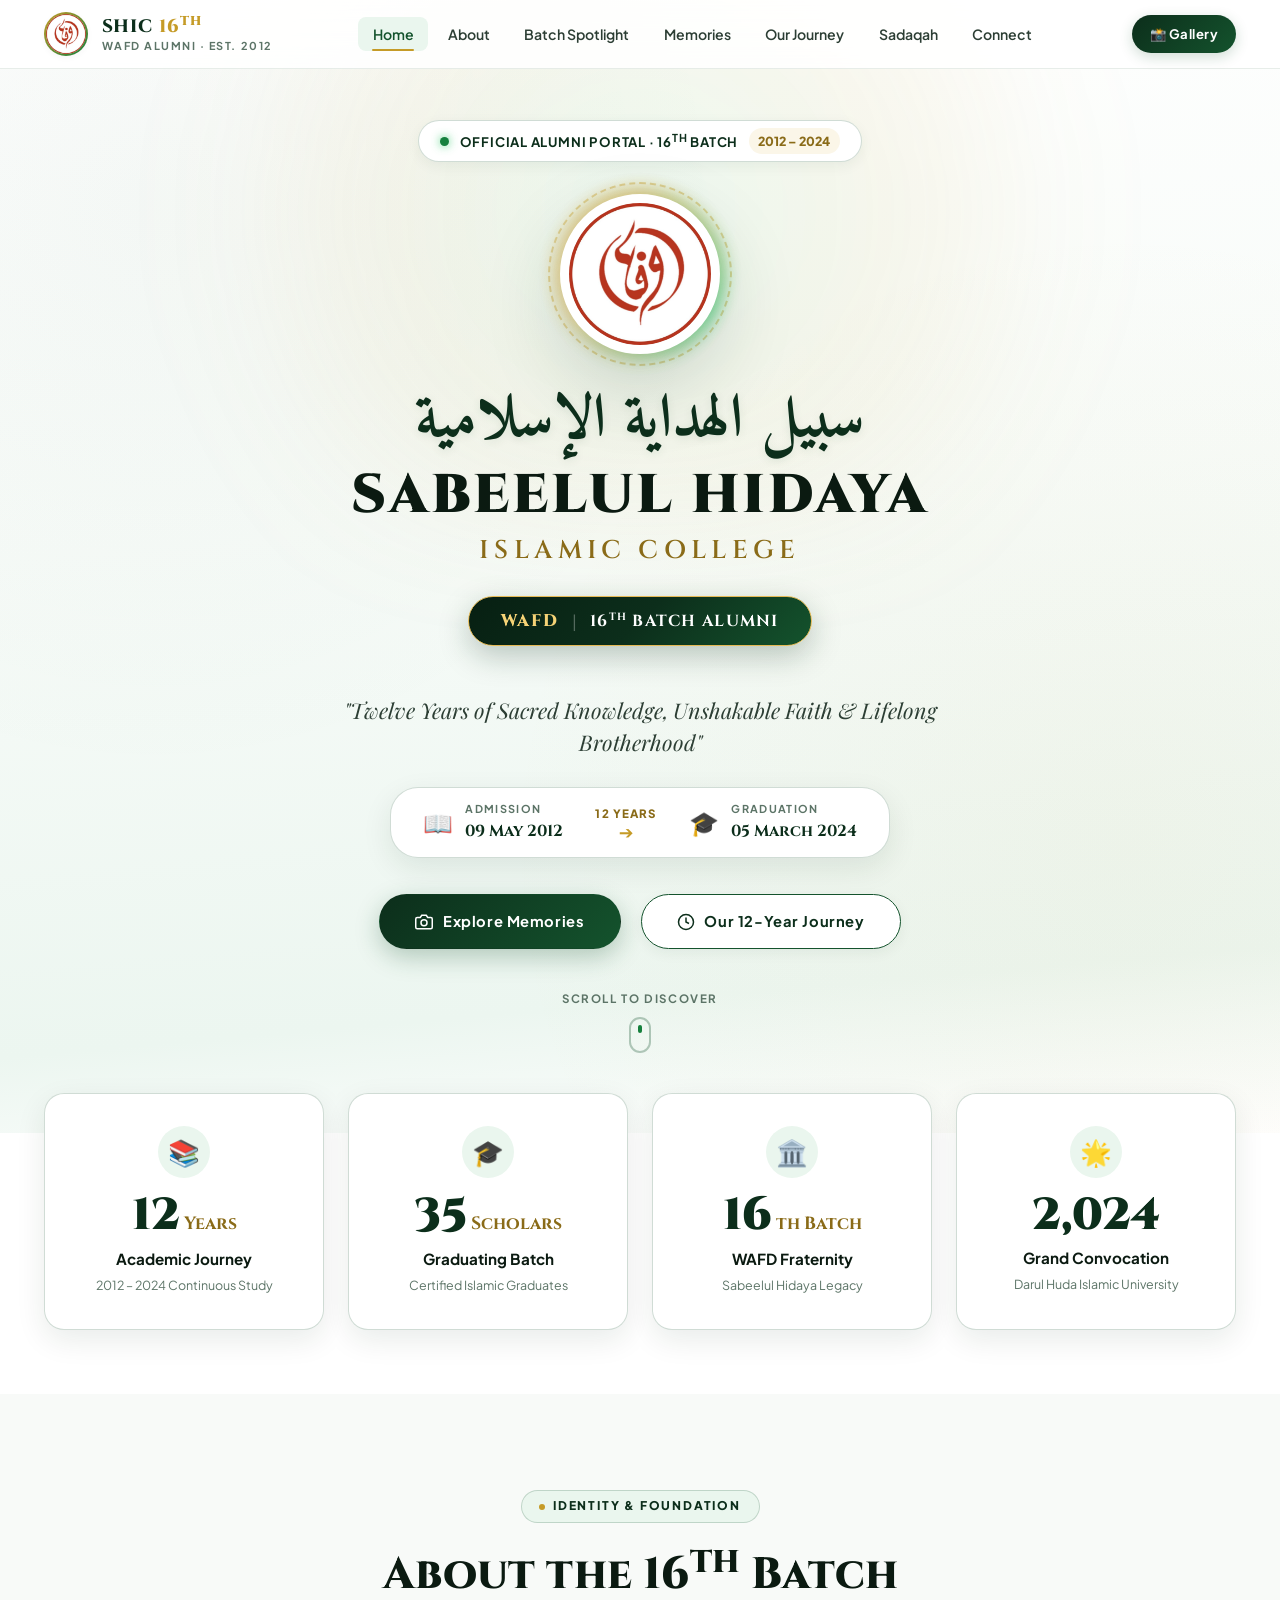
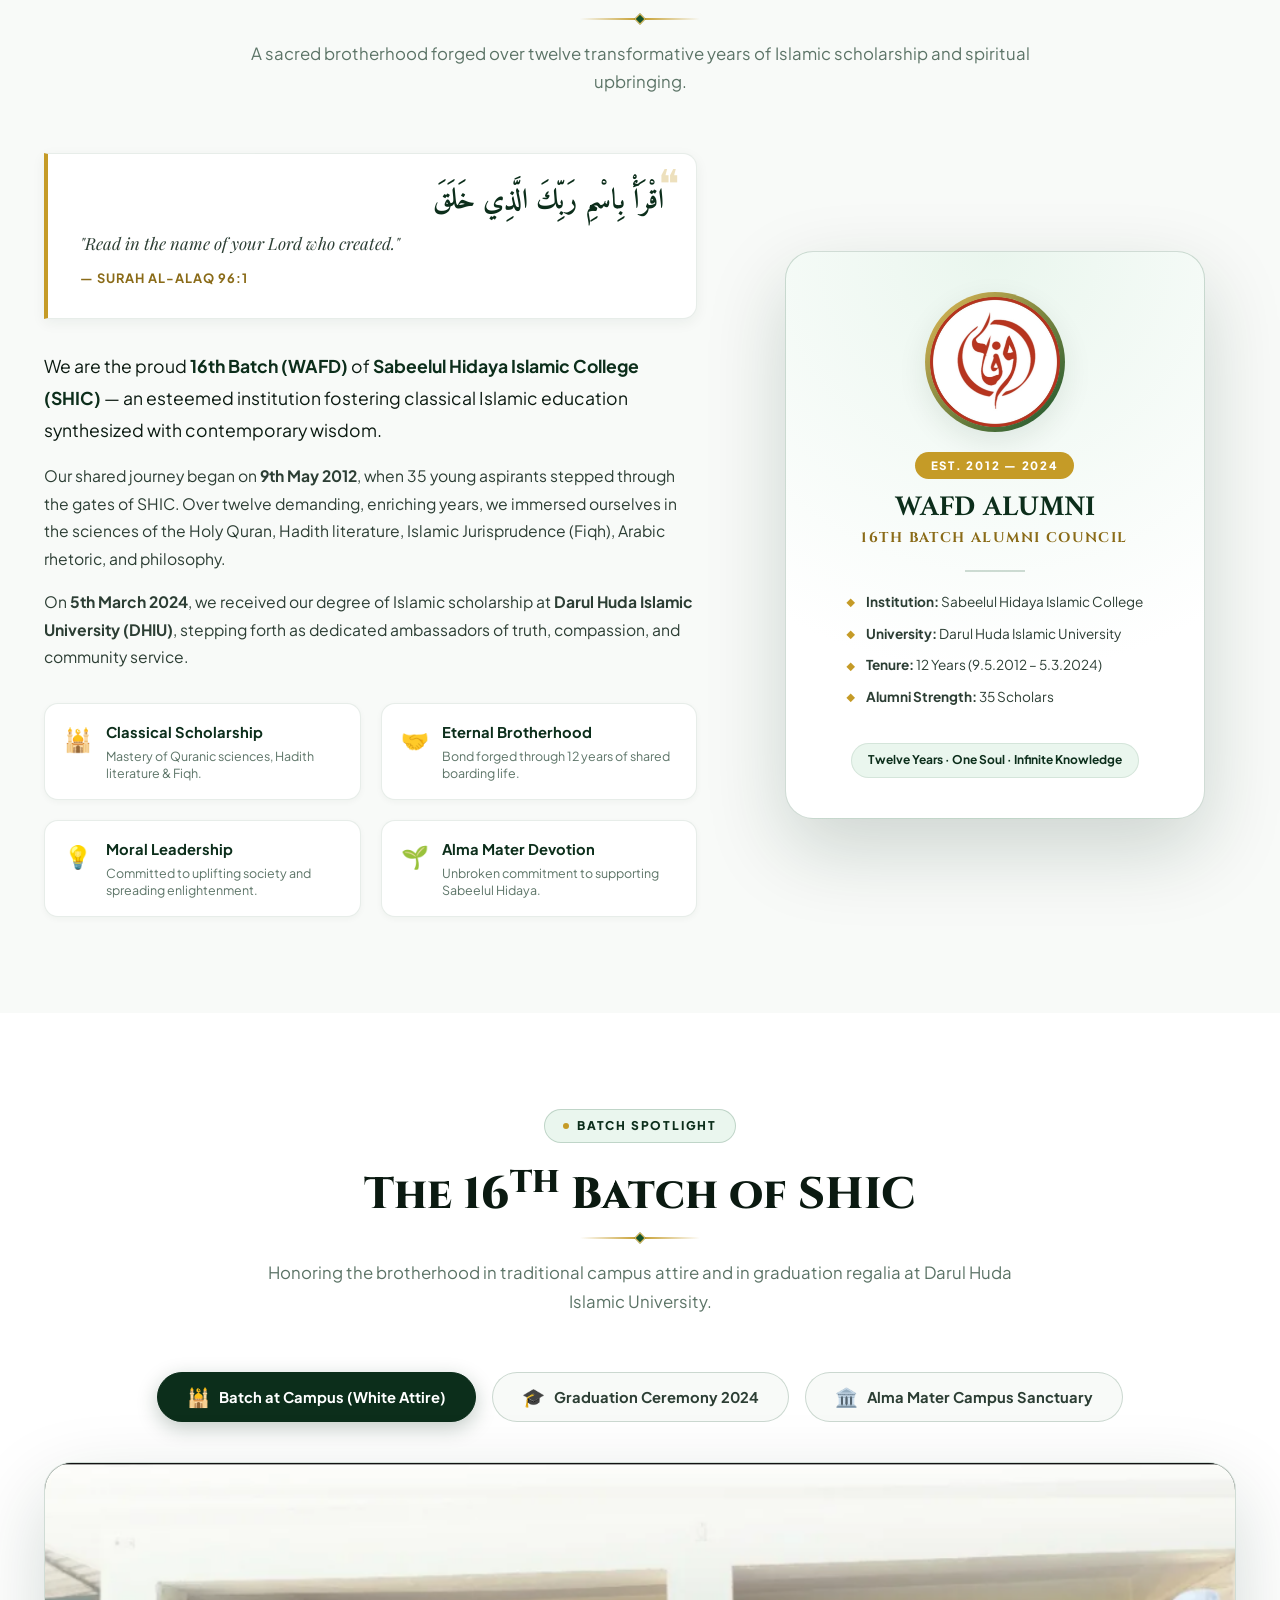
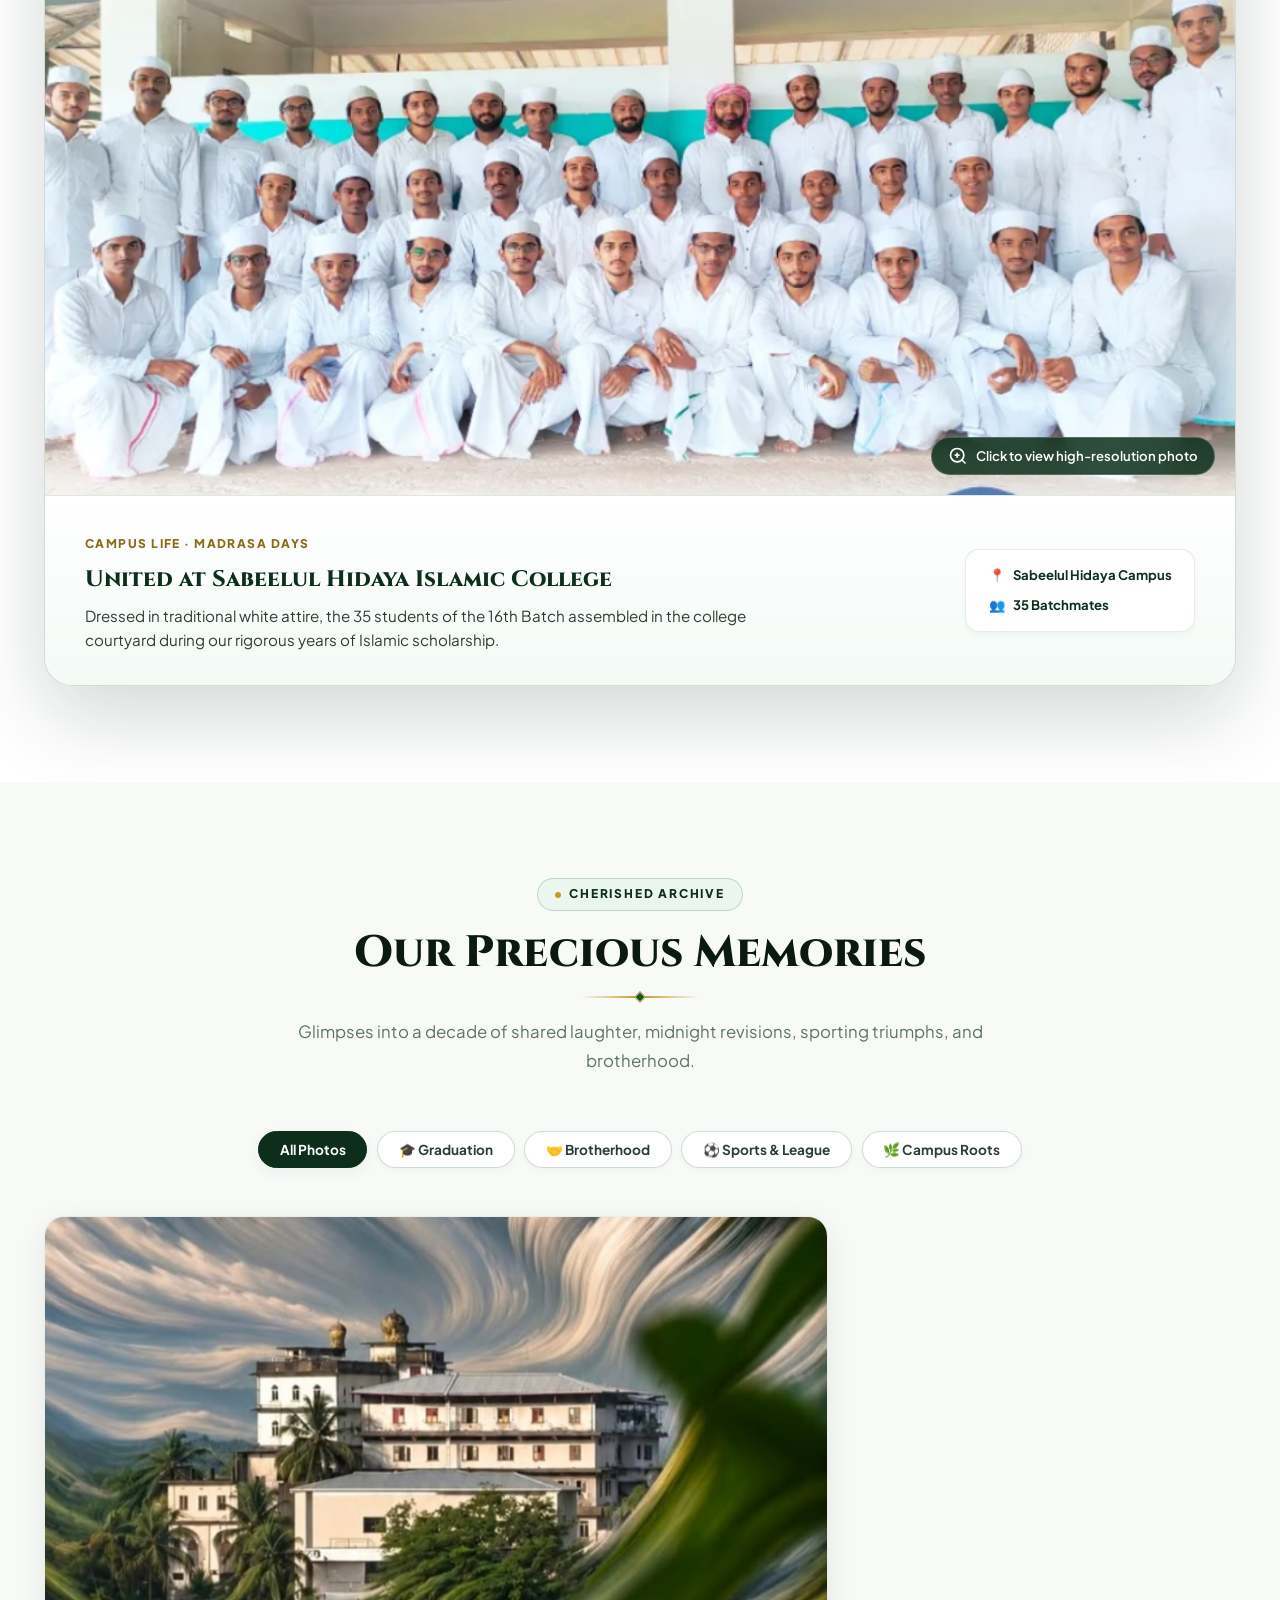
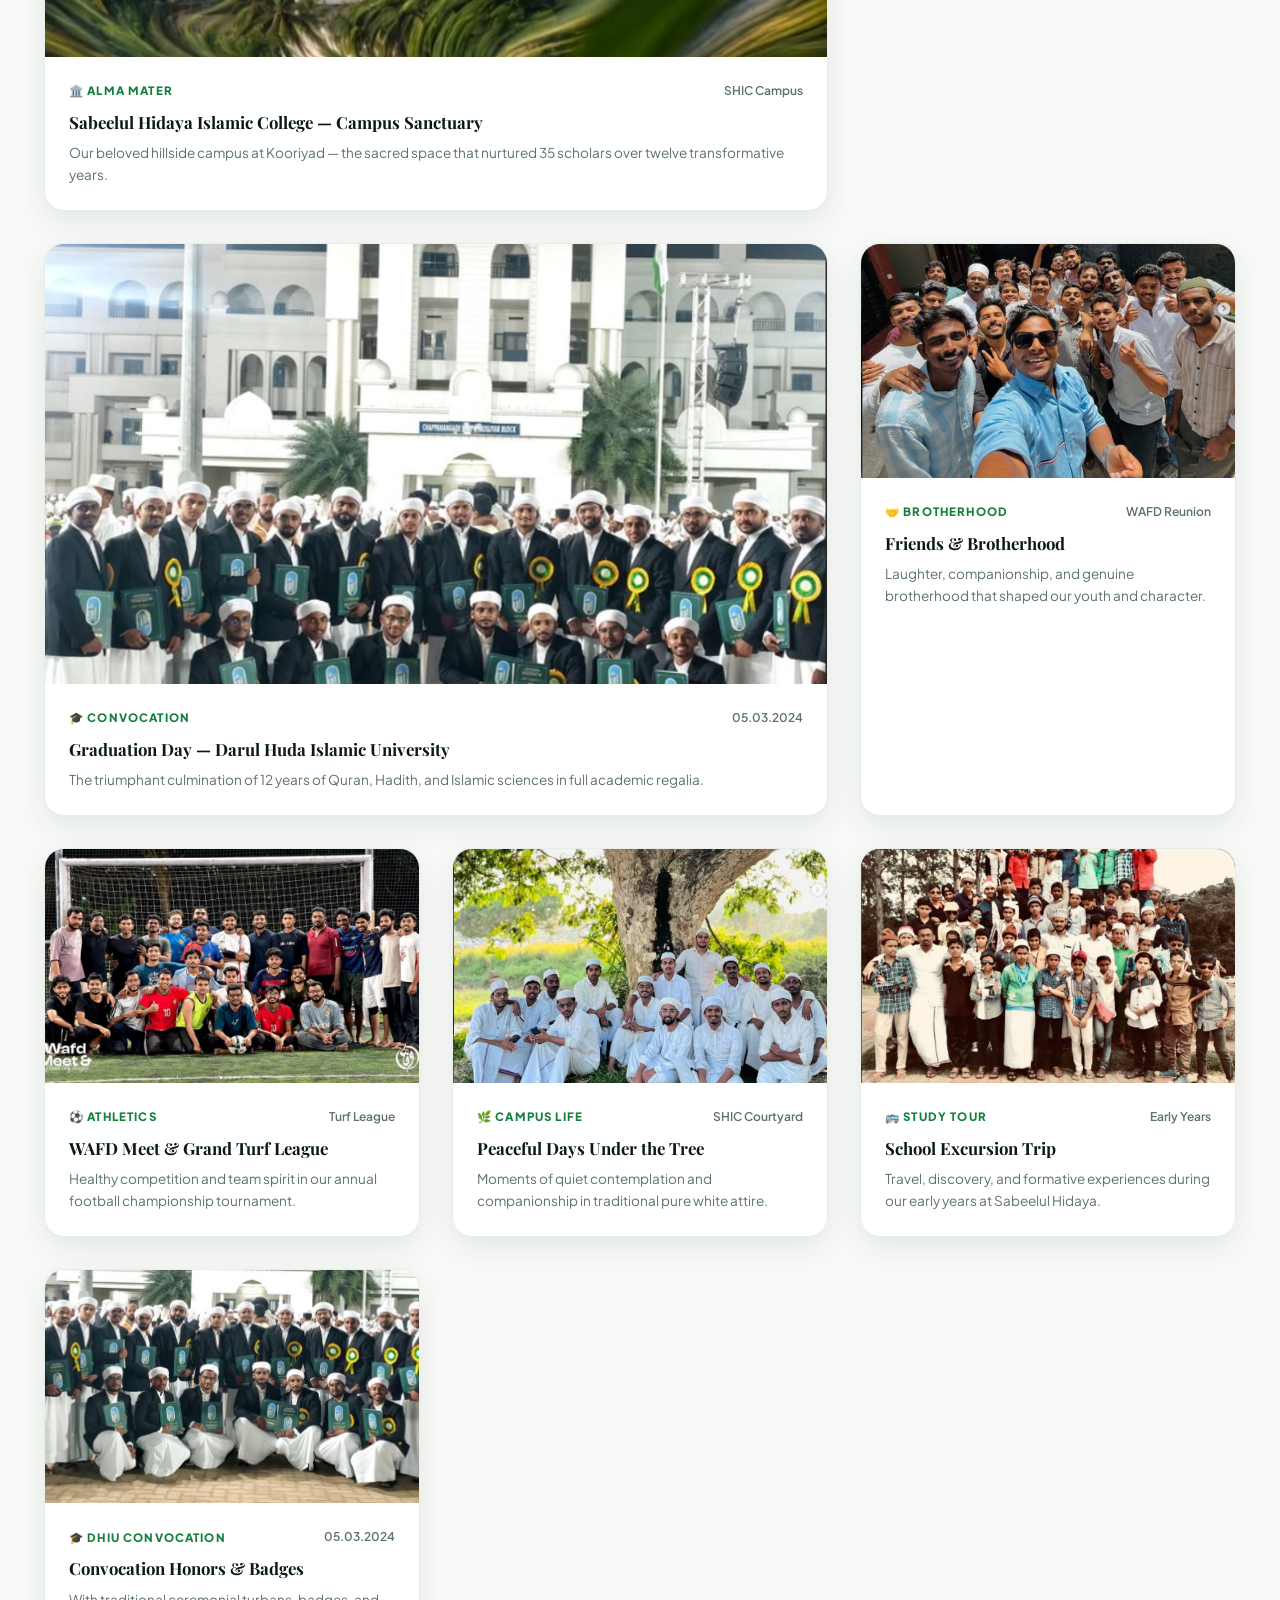
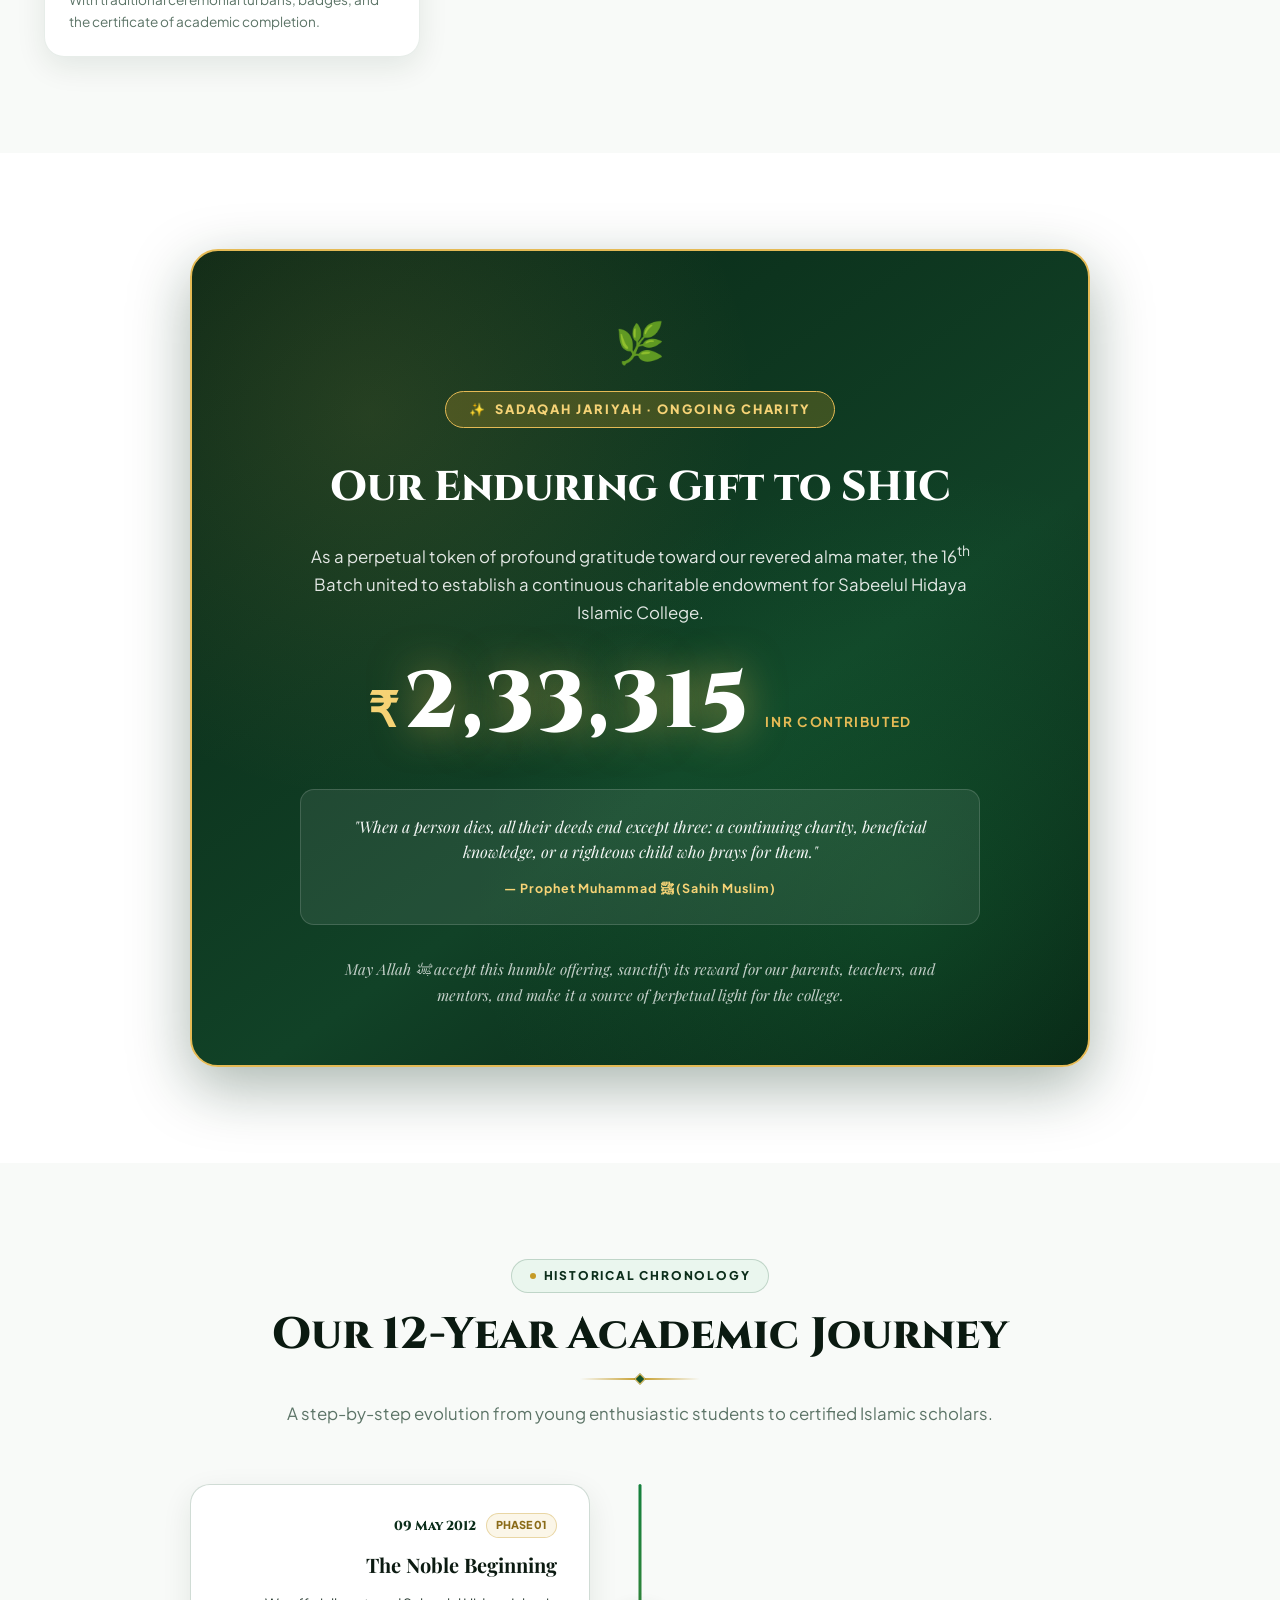
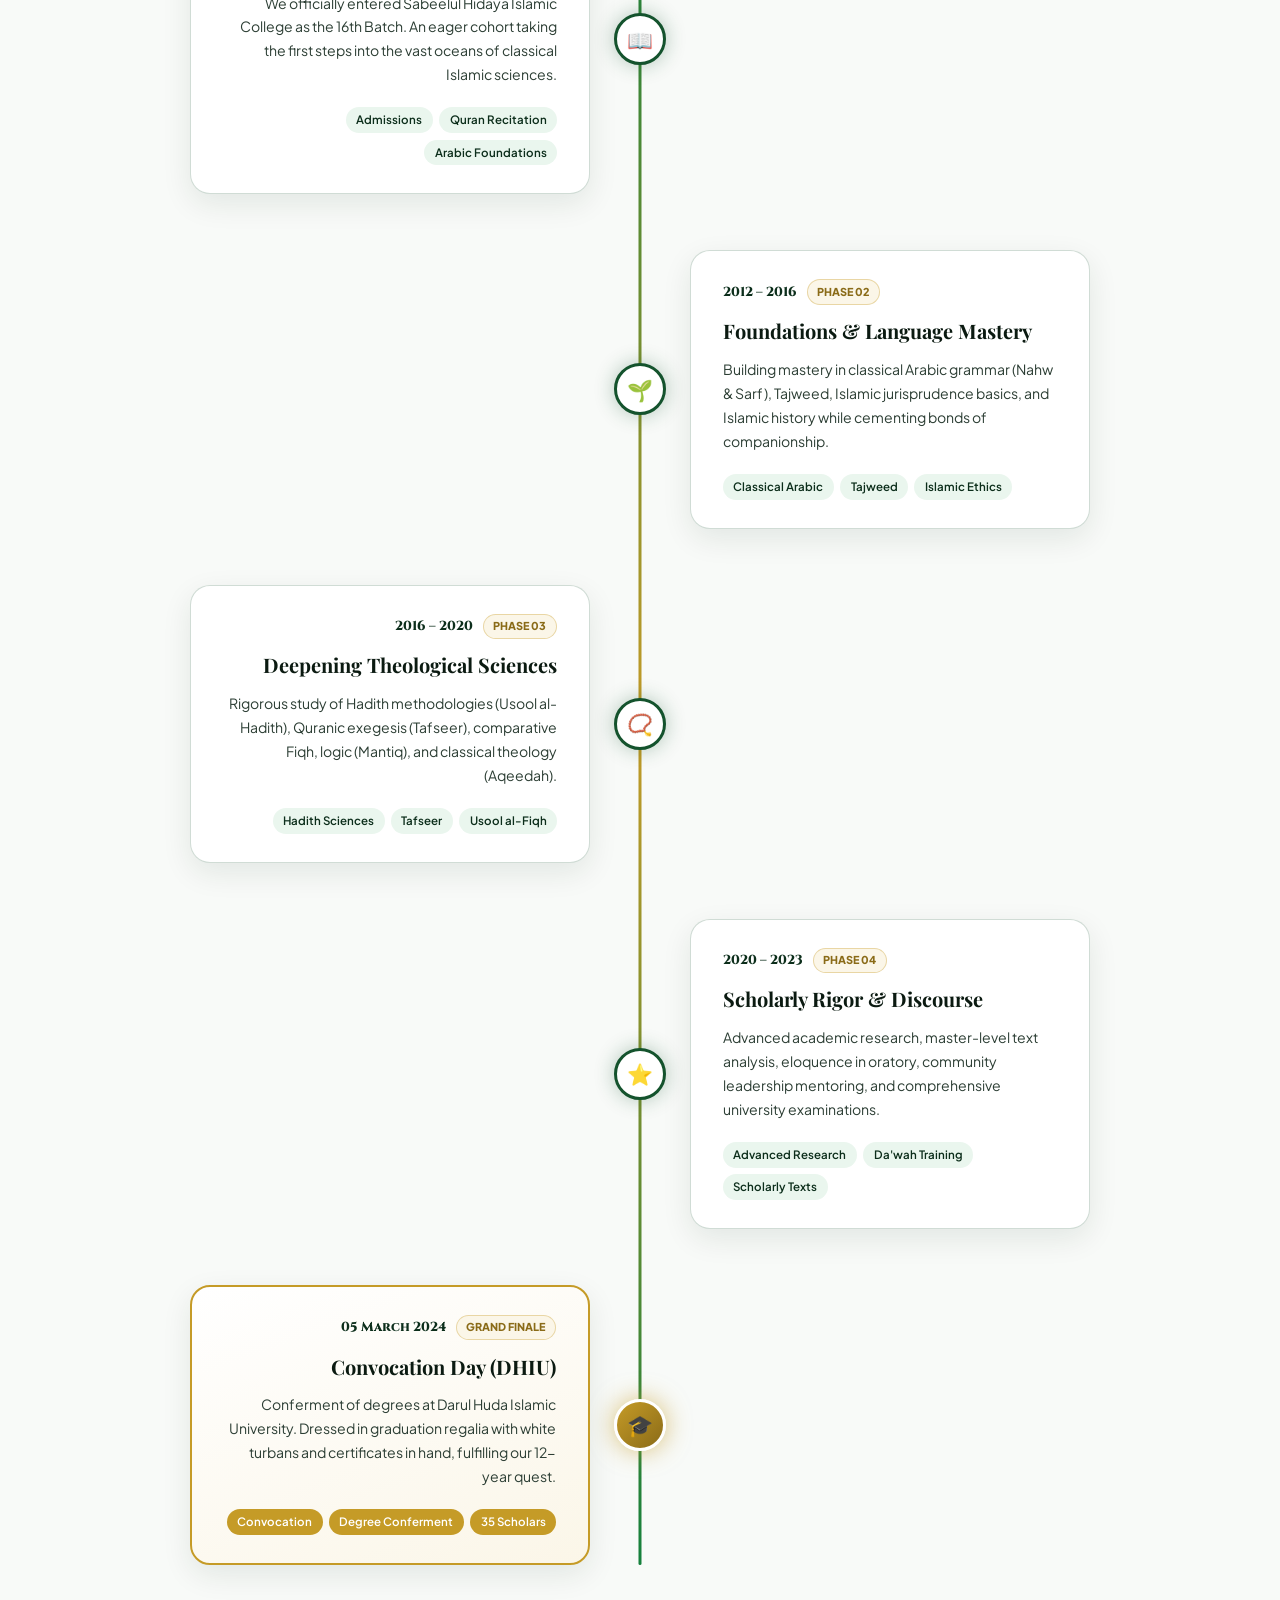
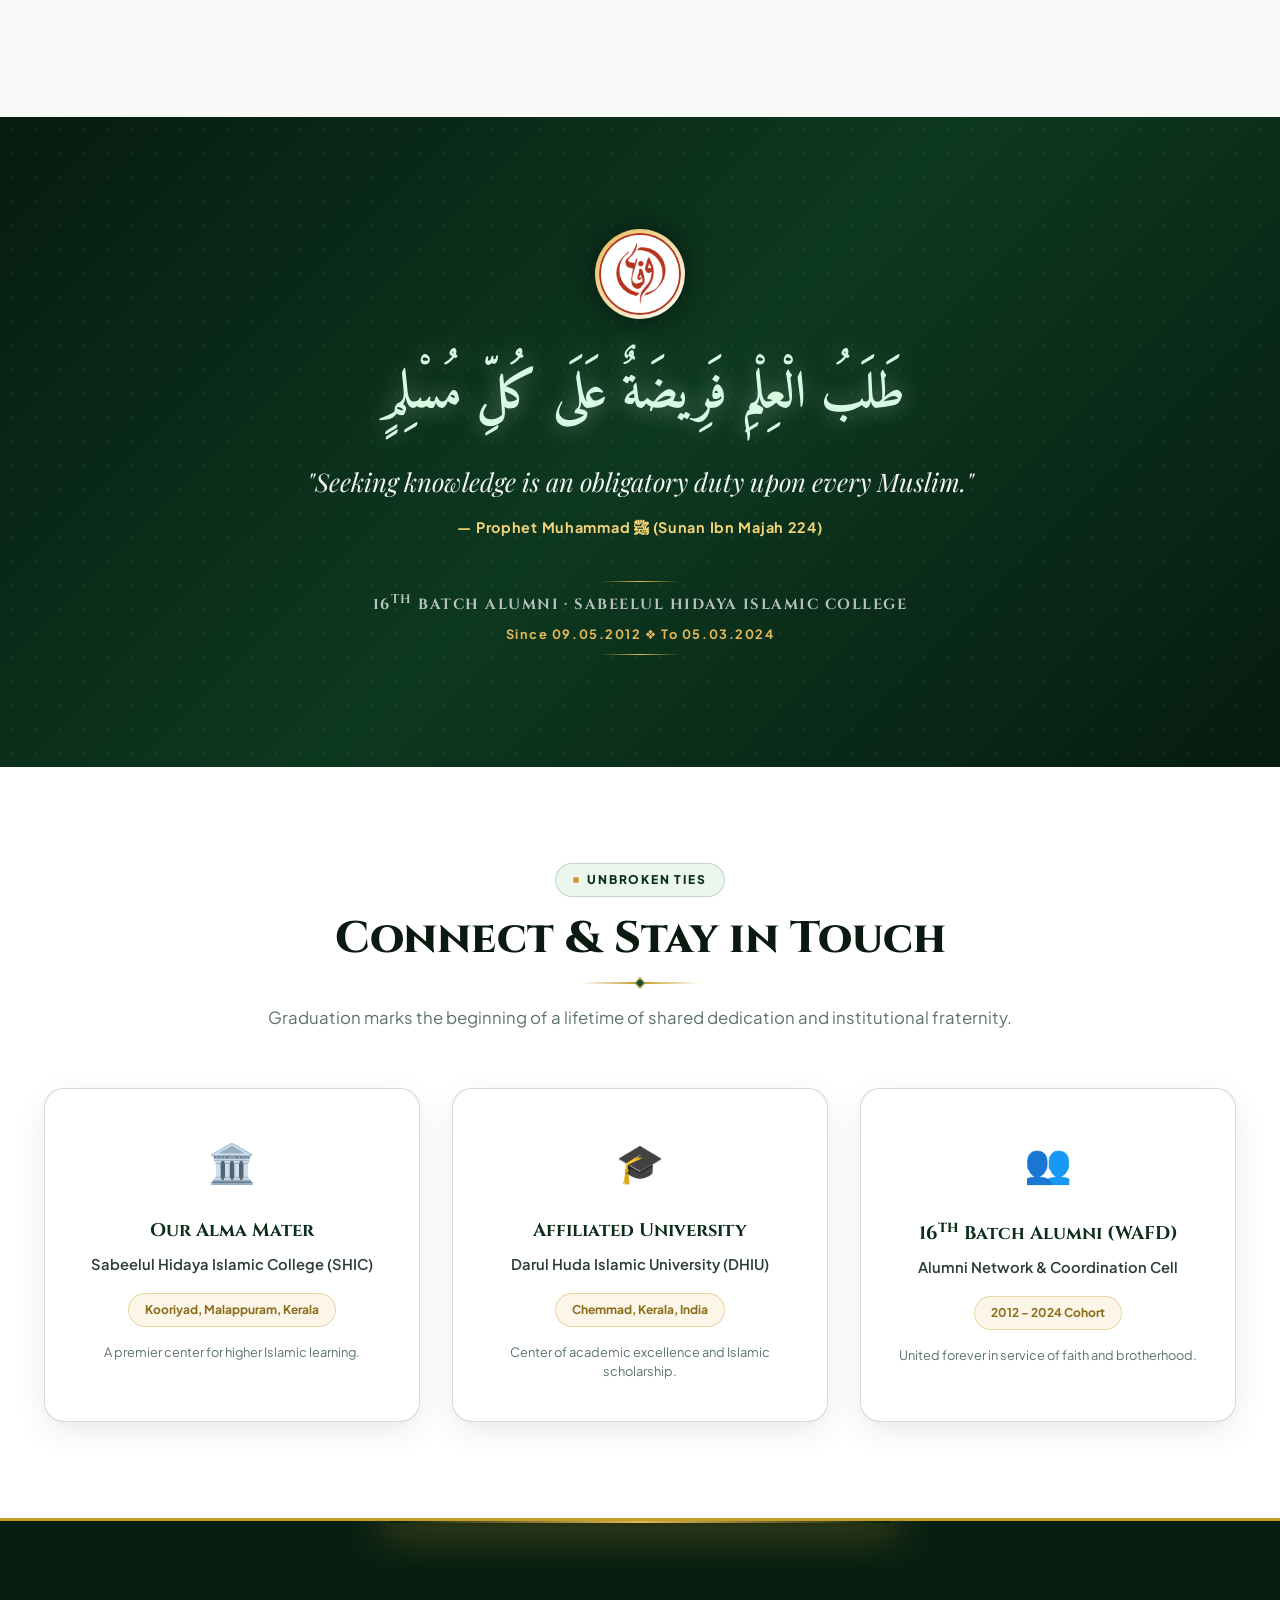
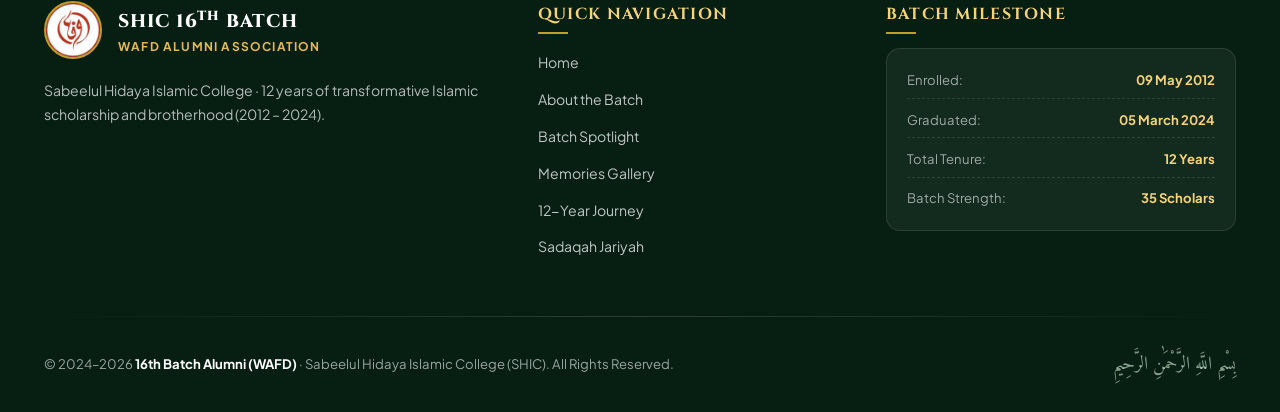
==== commit 8bac9b2c: "bhjkghj" ====
--- a/wafd/index.html
+++ b/wafd/index.html
@@ -92,7 +92,7 @@
               <span class="institution-sub">Islamic College</span>
             </h1>
             <div class="batch-emblem-badge">
-              <span class="wafd-text">وفد · WAFD</span>
+              <span class="wafd-text">WAFD</span>
               <span class="badge-sep">|</span>
               <span class="batch-designation">16<sup>th</sup> Batch Alumni</span>
             </div>
@@ -291,7 +291,7 @@
                   <img src="batch-photo.jpg" alt="WAFD Batch Emblem" class="showcase-emblem" />
                 </div>
                 <div class="showcase-badge-ribbon">EST. 2012 — 2024</div>
-                <h3 class="showcase-heading">WAFD · وفد</h3>
+                <h3 class="showcase-heading">WAFD ALUMNI</h3>
                 <p class="showcase-sub">16th Batch Alumni Council</p>
                 <div class="showcase-divider"></div>
                 <ul class="showcase-list">
@@ -350,6 +350,10 @@
             <span class="tab-icon">🎓</span>
             <span>Graduation Ceremony 2024</span>
           </button>
+          <button class="spotlight-tab-btn" data-target="tab-almamater" role="tab" aria-selected="false">
+            <span class="tab-icon">🏛️</span>
+            <span>Alma Mater Campus Sanctuary</span>
+          </button>
         </div>
 
         <!-- Tab 1: Campus Group Photo -->
@@ -400,6 +404,30 @@
           </div>
         </div>
 
+        <!-- Tab 3: Alma Mater Campus Artwork -->
+        <div class="spotlight-content" id="tab-almamater">
+          <div class="spotlight-card reveal">
+            <div class="spotlight-img-container" onclick="openLightbox('campus-art.jpg', 'Sabeelul Hidaya Islamic College (SHIC) — The Hilltop Sanctuary of Sacred Knowledge & Brotherhood')">
+              <img src="campus-art.jpg" alt="Sabeelul Hidaya Islamic College Hilltop Campus Artwork" class="spotlight-img spotlight-img-portrait" />
+              <div class="spotlight-zoom-hint">
+                <svg viewBox="0 0 24 24" width="20" height="20" fill="none" stroke="currentColor" stroke-width="2"><circle cx="11" cy="11" r="8"/><line x1="21" y1="21" x2="16.65" y2="16.65"/><line x1="11" y1="8" x2="11" y2="14"/><line x1="8" y1="11" x2="14" y2="11"/></svg>
+                <span>Click to view high-resolution campus art</span>
+              </div>
+            </div>
+            <div class="spotlight-caption-bar">
+              <div class="caption-main">
+                <span class="caption-tag">Alma Mater · Hilltop Sanctuary</span>
+                <h3 class="caption-title">Sabeelul Hidaya Islamic College (SHIC)</h3>
+                <p class="caption-desc">Nestled on the serene hills of Kooriyad, our beloved alma mater stood as our spiritual home, academy of sacred knowledge, and cradle of brotherhood for 12 transformative years (2012 – 2024).</p>
+              </div>
+              <div class="caption-meta">
+                <span class="meta-item"><span class="meta-icon">📍</span> Kooriyad, Malappuram</span>
+                <span class="meta-item"><span class="meta-icon">🏛️</span> Est. Center of Excellence</span>
+              </div>
+            </div>
+          </div>
+        </div>
+
       </div>
     </section>
 
@@ -430,6 +458,32 @@
 
         <!-- Gallery Grid -->
         <div class="gallery-grid" id="gallery-grid">
+
+          <!-- Item 0: Sabeelul Hidaya Campus Art (New Featured Memory) -->
+          <article class="gallery-card featured reveal" data-category="campus" onclick="openLightbox('campus-art.jpg', 'Sabeelul Hidaya Islamic College (SHIC) — The Hilltop Sanctuary of Sacred Knowledge & Brotherhood')">
+            <div class="gallery-img-wrap">
+              <img src="campus-art.jpg" alt="Sabeelul Hidaya Islamic College Campus Artwork" class="gallery-img" loading="lazy" />
+              <div class="gallery-overlay">
+                <div class="gallery-overlay-badge">Alma Mater Landmark</div>
+                <div class="gallery-overlay-content">
+                  <span class="overlay-tag">🏛️ Alma Mater</span>
+                  <h3 class="overlay-title">Sabeelul Hidaya Campus Sanctuary</h3>
+                  <p class="overlay-text">The sacred hill of Kooriyad where twelve years of spiritual character and scholarship flourished.</p>
+                </div>
+                <div class="gallery-zoom-btn" aria-hidden="true">
+                  <svg viewBox="0 0 24 24" width="20" height="20" fill="none" stroke="currentColor" stroke-width="2"><polyline points="15 3 21 3 21 9"/><polyline points="9 21 3 21 3 15"/><line x1="21" y1="3" x2="14" y2="10"/><line x1="3" y1="21" x2="10" y2="14"/></svg>
+                </div>
+              </div>
+            </div>
+            <div class="gallery-info">
+              <div class="card-meta-top">
+                <span class="card-category">🏛️ Alma Mater</span>
+                <span class="card-date">SHIC Campus</span>
+              </div>
+              <h3 class="card-title">Sabeelul Hidaya Islamic College — Campus Sanctuary</h3>
+              <p class="card-desc">Our beloved hillside campus at Kooriyad — the sacred space that nurtured 35 scholars over twelve transformative years.</p>
+            </div>
+          </article>
 
           <!-- Item 1: Graduation University (Featured) -->
           <article class="gallery-card featured reveal" data-category="graduation" onclick="openLightbox('mem-graduation.jpg', 'Graduation Day — Standing in front of Darul Huda Islamic University (5th March 2024)')">
--- a/wafd/style.css
+++ b/wafd/style.css
@@ -531,11 +531,12 @@
   margin-top: 0.5rem;
 }
 .wafd-text {
-  font-family: var(--font-arabic);
-  font-size: 1.35rem;
-  font-weight: 700;
+  font-family: var(--font-cinzel);
+  font-size: 1.05rem;
+  font-weight: 800;
   color: var(--gold-shine);
-  letter-spacing: 0.05em;
+  letter-spacing: 0.12em;
+  text-transform: uppercase;
 }
 .badge-sep {
   color: rgba(255, 255, 255, 0.3);
@@ -1192,6 +1193,9 @@
   object-fit: cover;
   object-position: center 25%;
   transition: transform 0.6s var(--ease-smooth);
+}
+.spotlight-img-portrait {
+  object-position: center 40%;
 }
 .spotlight-img-container:hover .spotlight-img {
   transform: scale(1.03);
